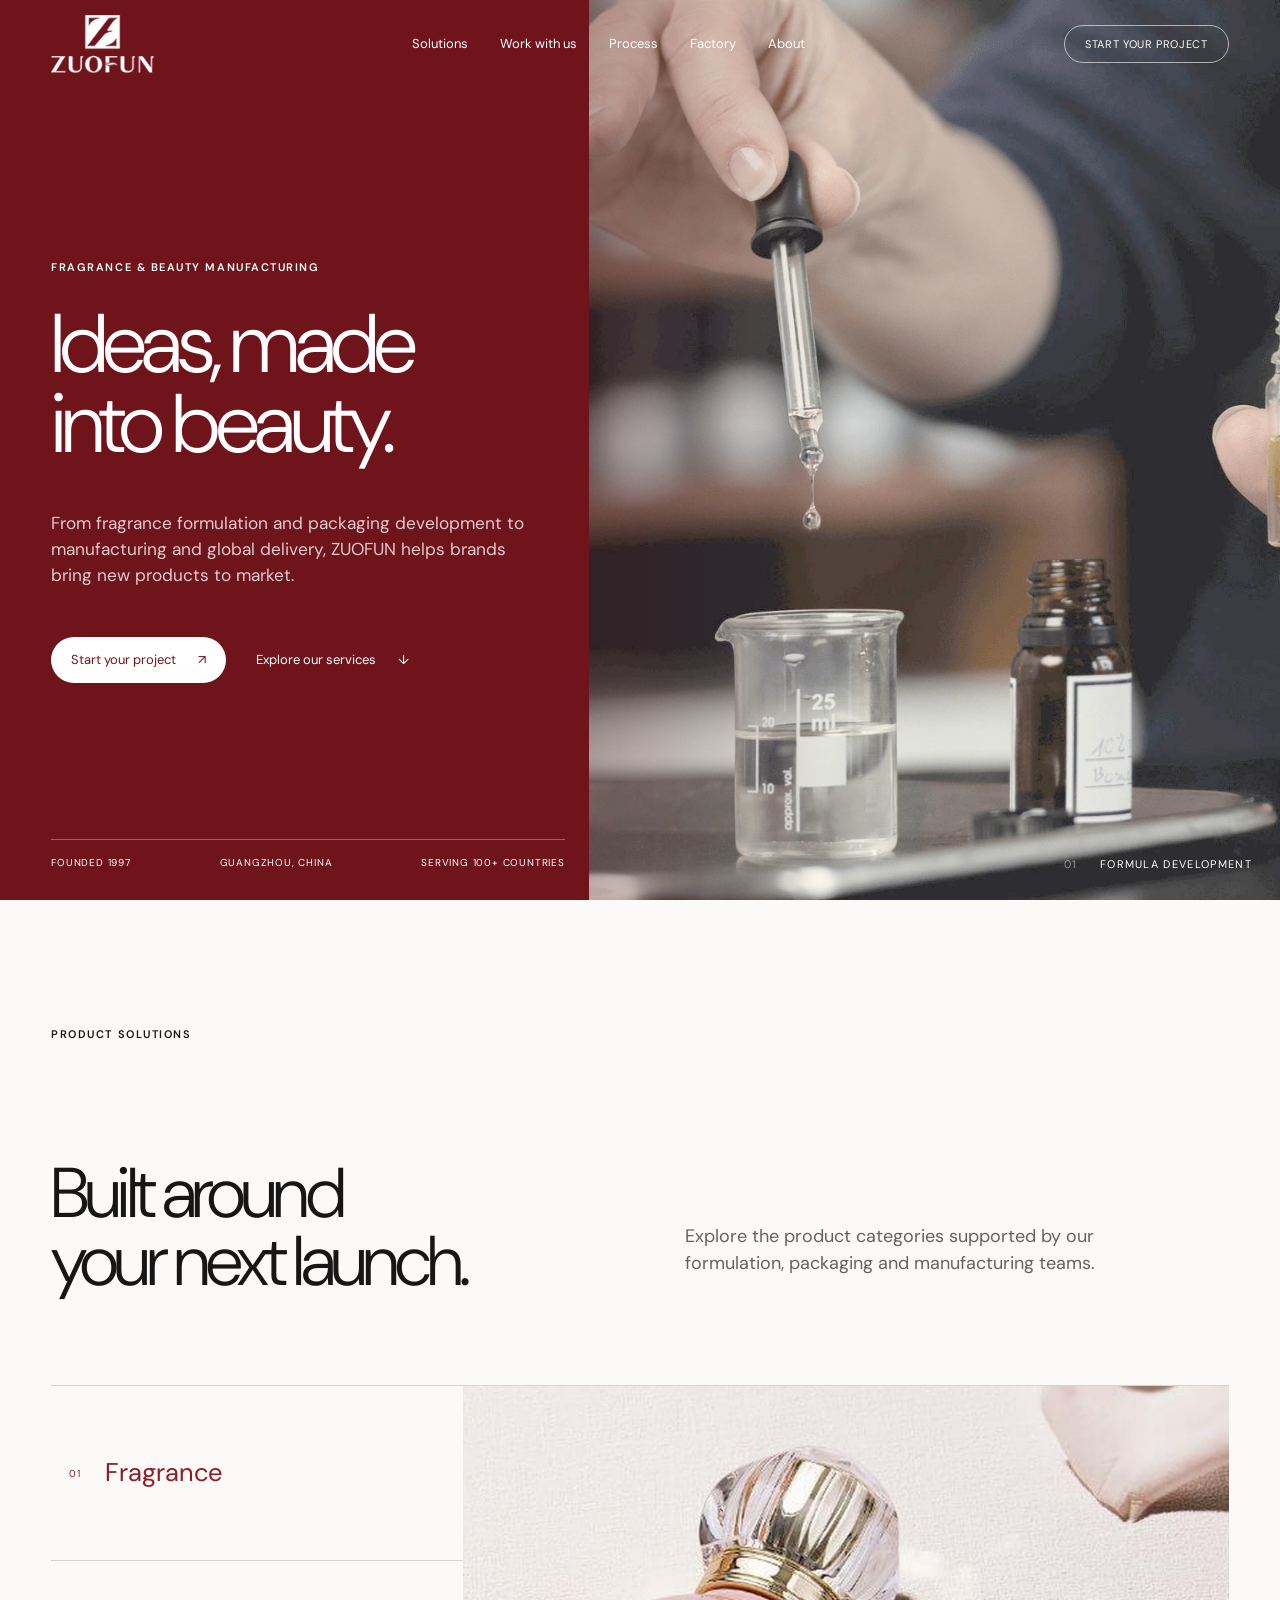
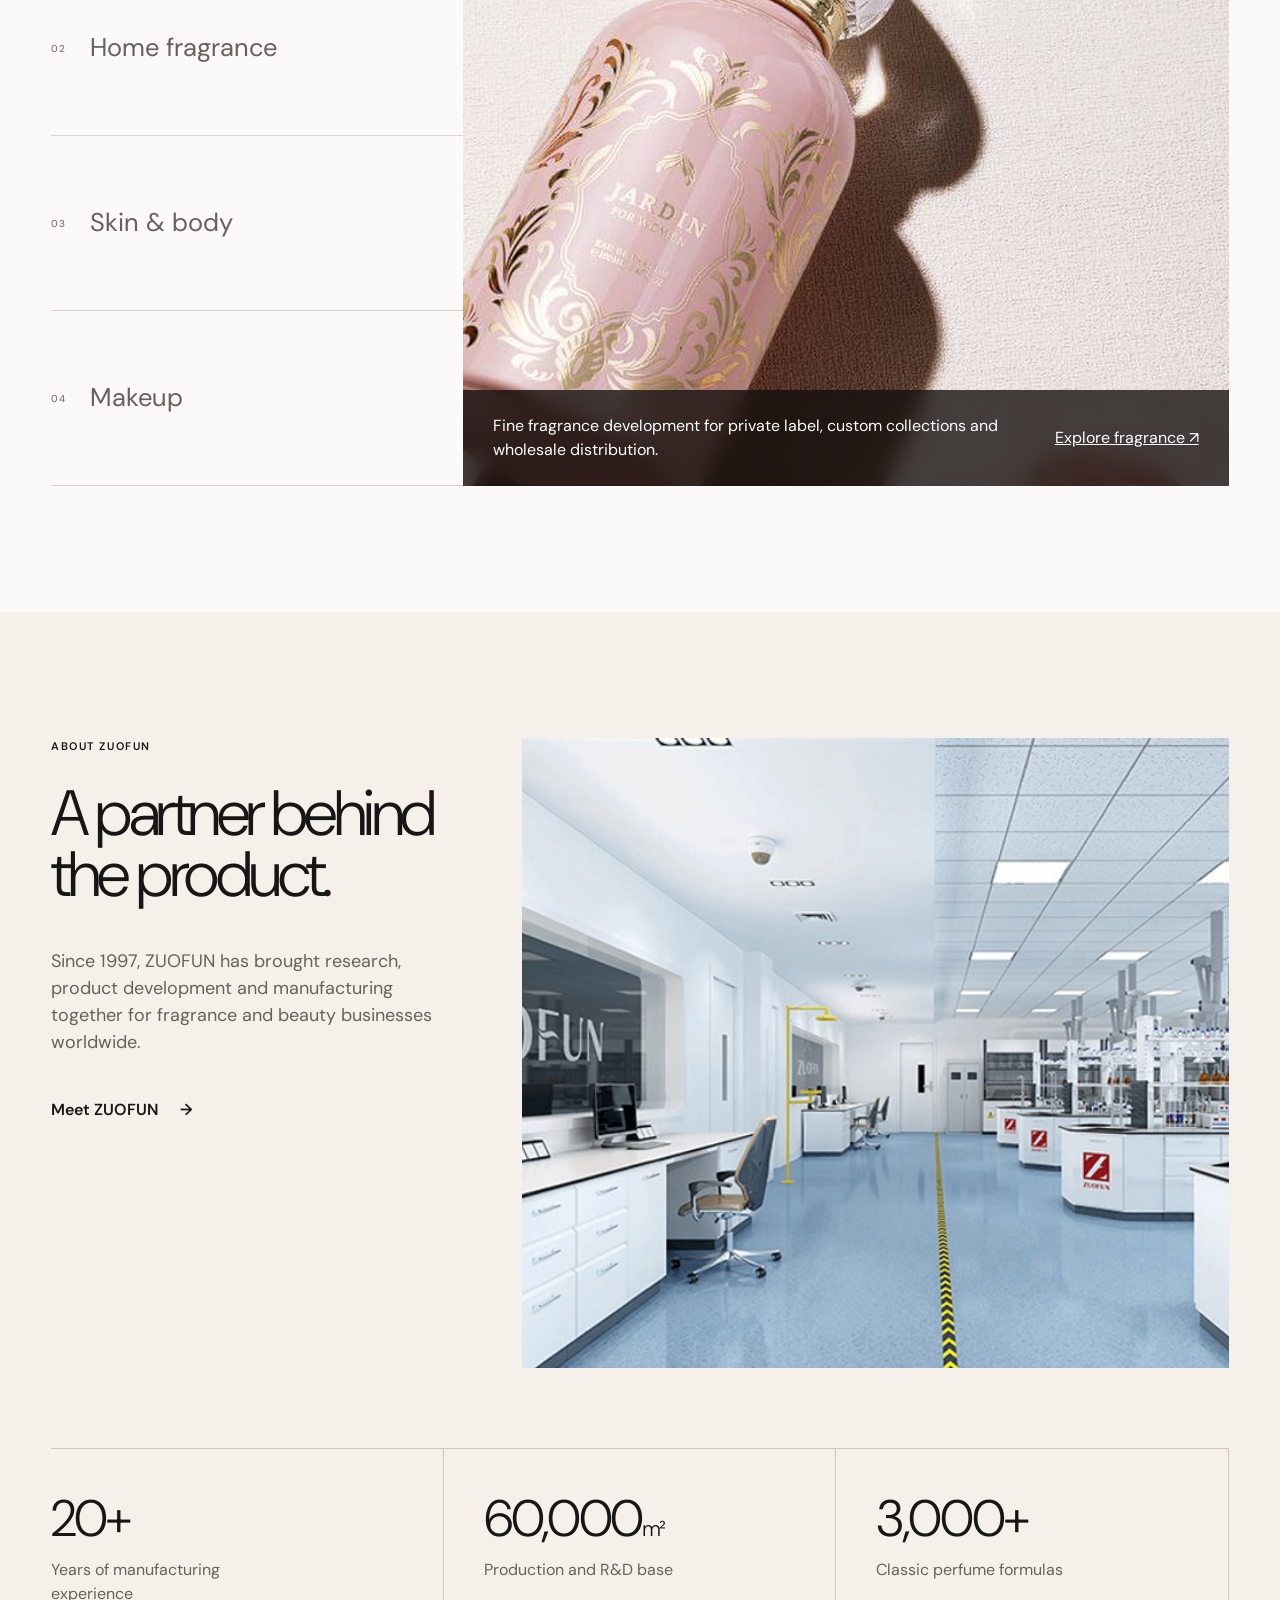
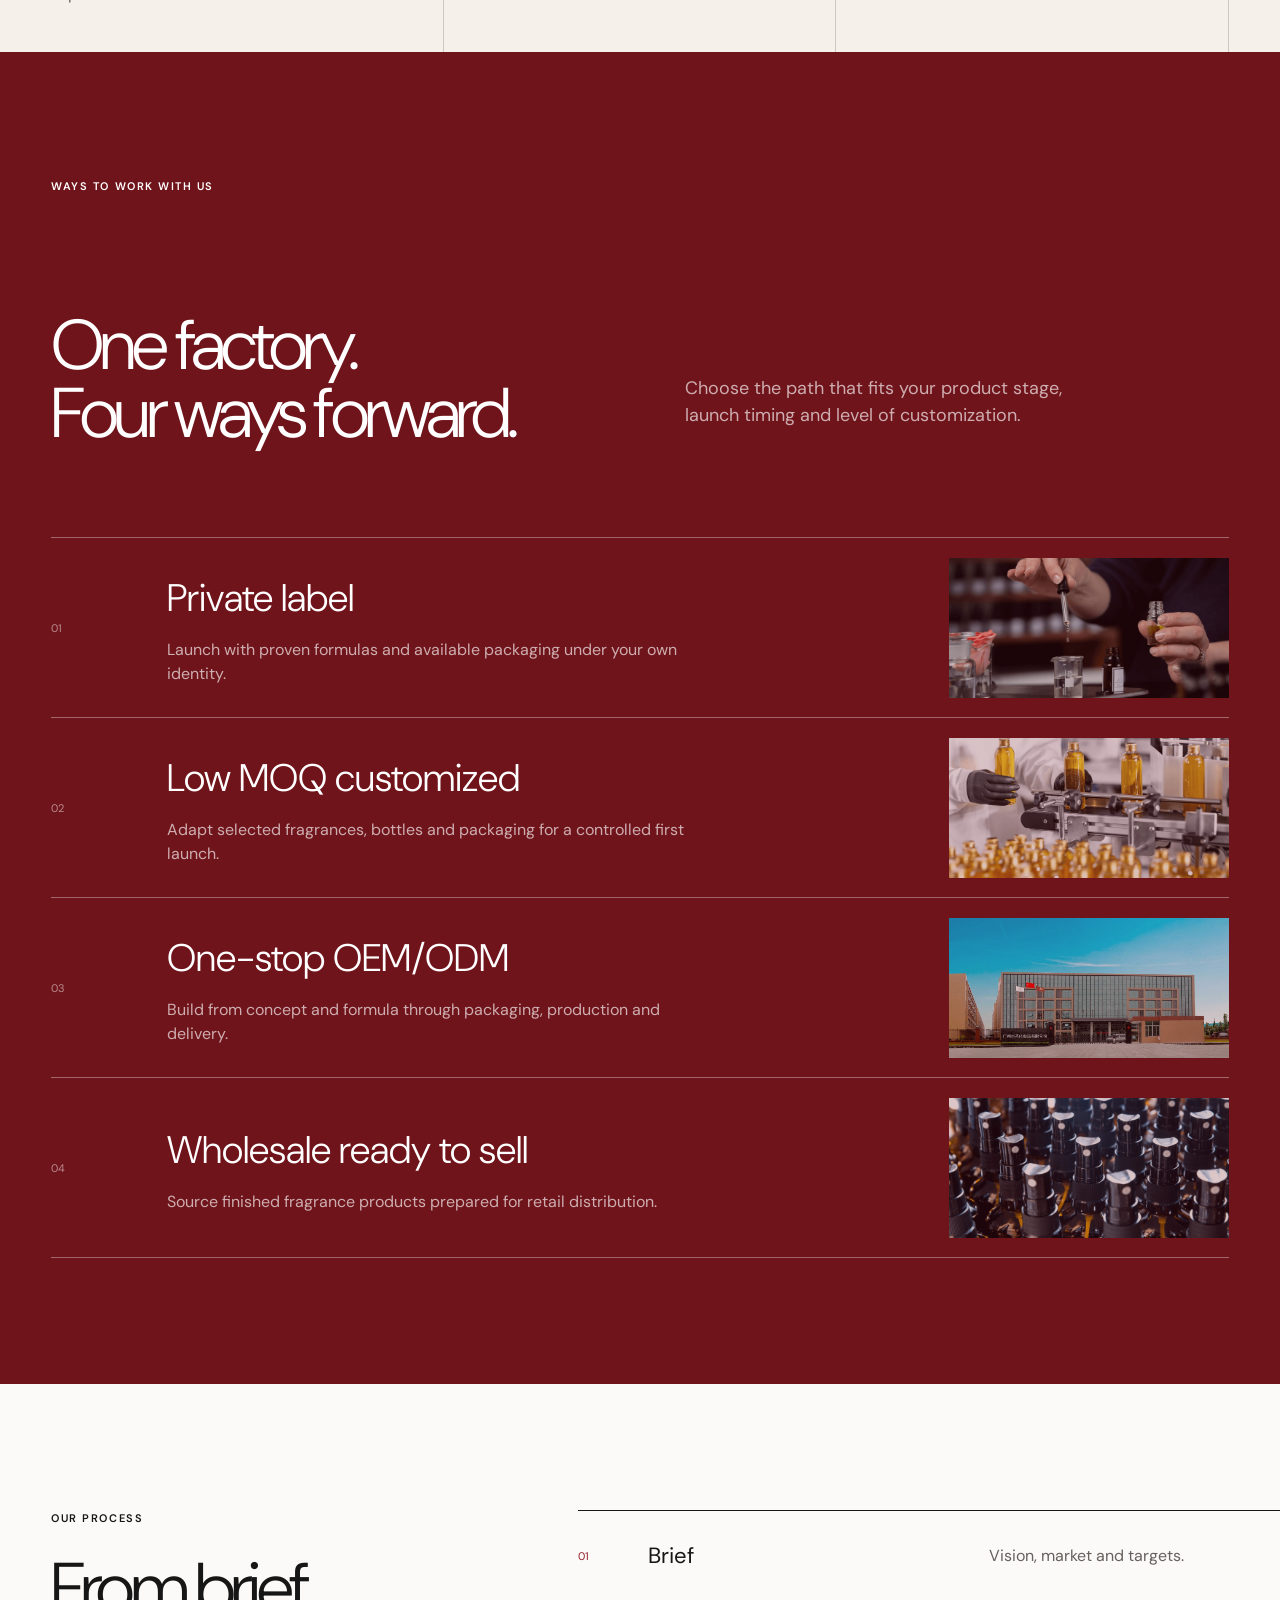
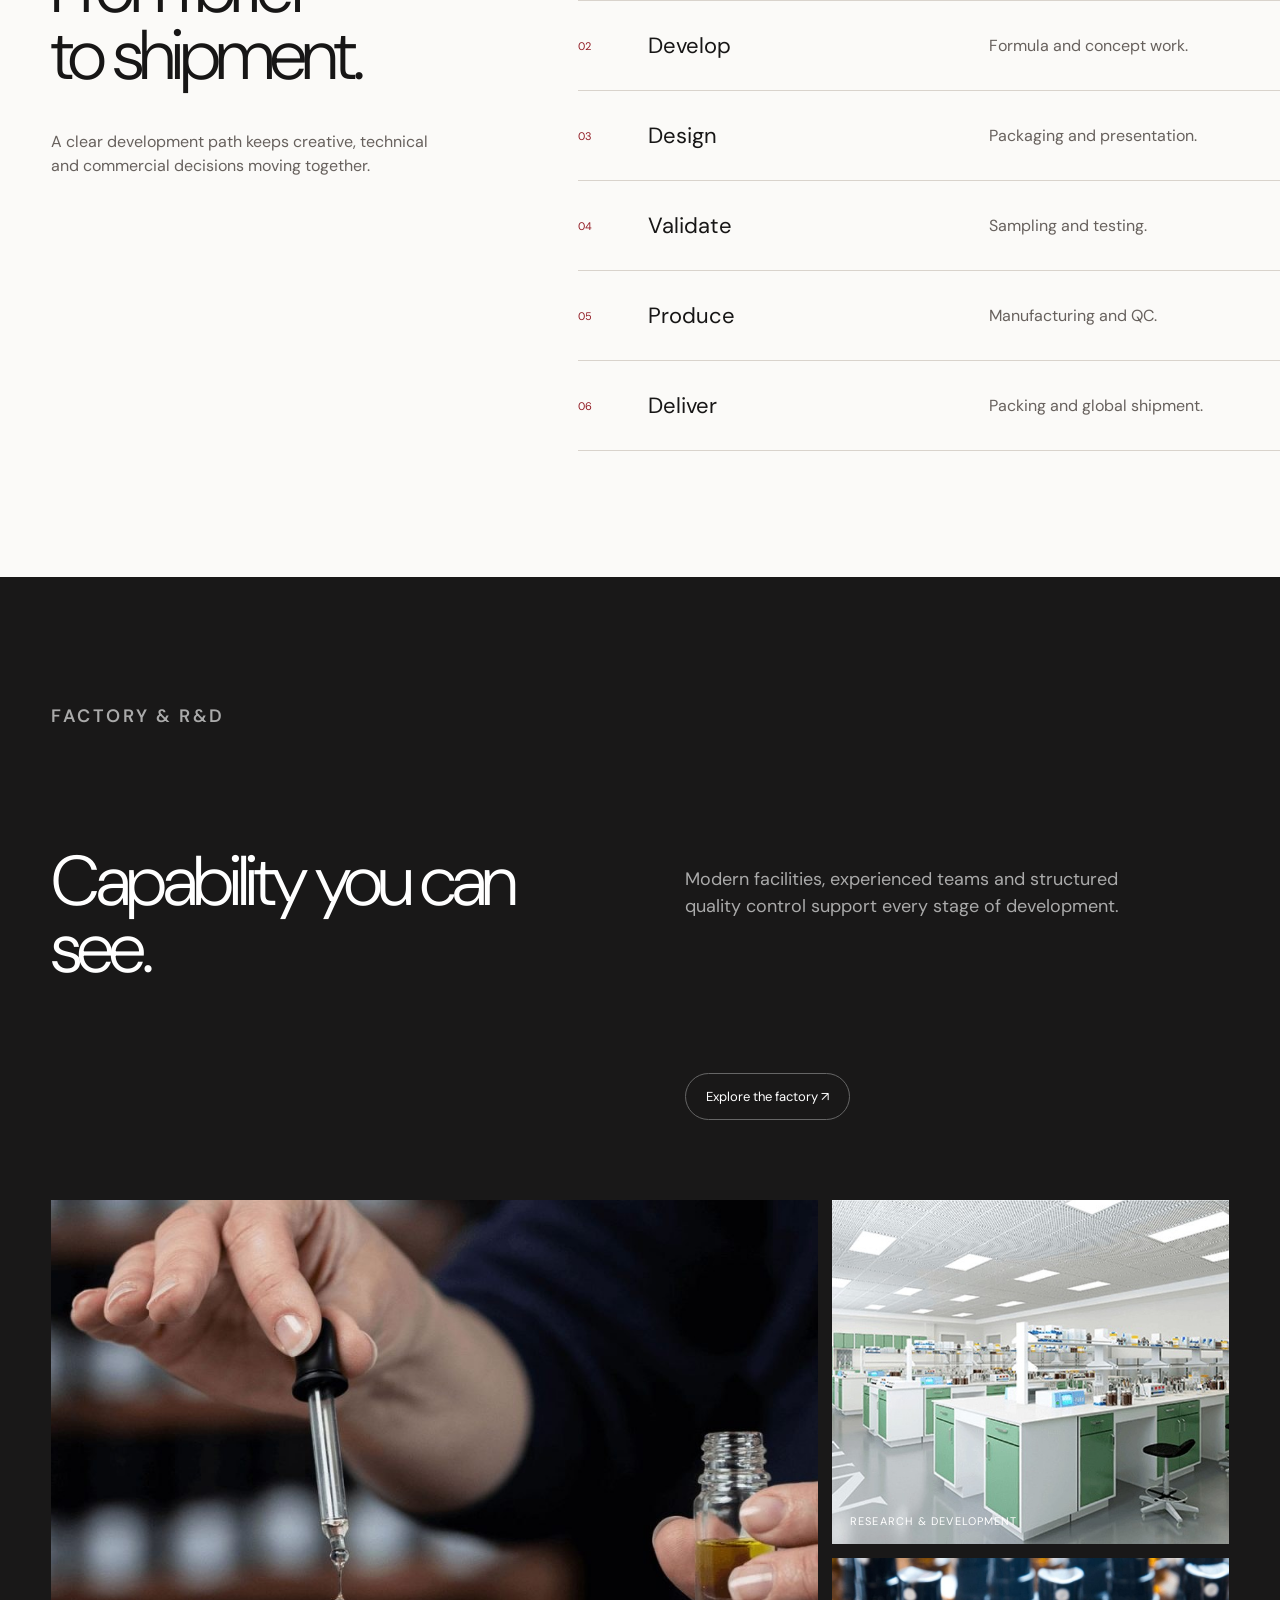
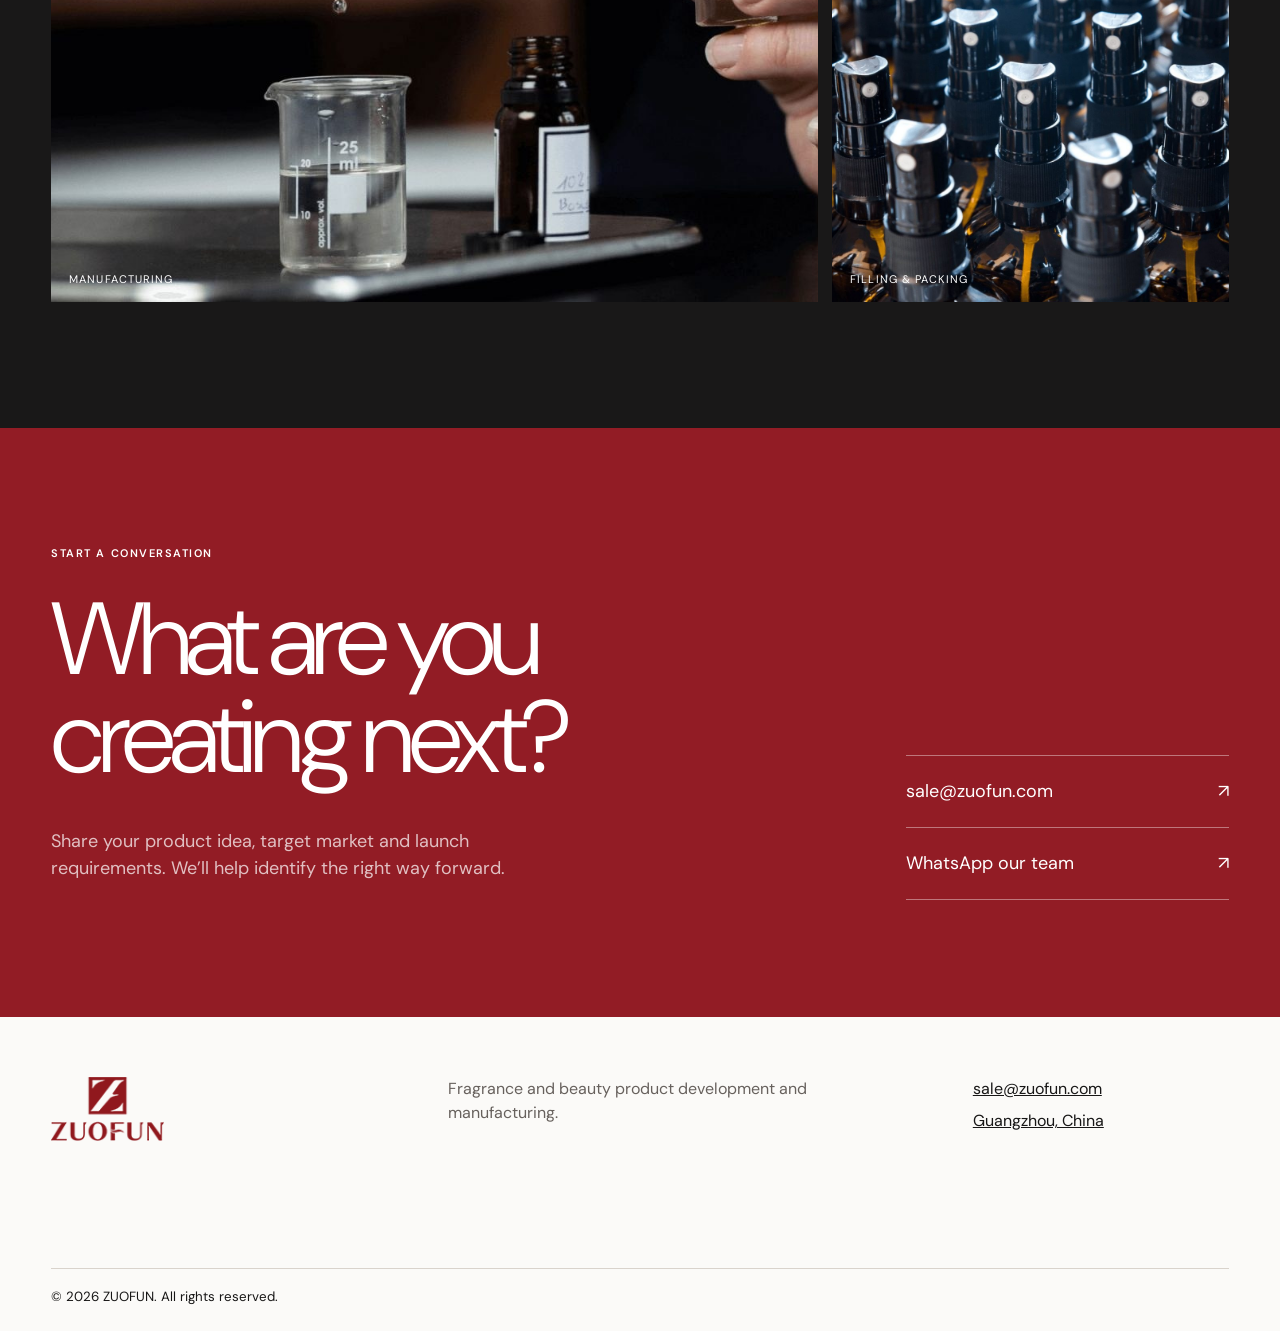
==== home-preview/index.html @ 3e7177a9 "Create distinct ZUOFUN manufacturer homepage direction" ====
<!doctype html>
<html lang="en">
<head>
  <meta charset="utf-8" />
  <meta name="viewport" content="width=device-width, initial-scale=1" />
  <title>ZUOFUN | Fragrance &amp; Beauty Manufacturing</title>
  <meta name="description" content="Fragrance and beauty OEM/ODM manufacturing, from formulation and packaging to production and global delivery." />
  <link rel="preconnect" href="https://fonts.googleapis.com" />
  <link rel="preconnect" href="https://fonts.gstatic.com" crossorigin />
  <link href="https://fonts.googleapis.com/css2?family=DM+Sans:wght@300;400;500;600&display=swap" rel="stylesheet" />
  <link rel="stylesheet" href="assets/css/style.css?v=zuofun-studio-3" />
</head>
<body>
  <a class="skip-link" href="#main">Skip to content</a>
  <header class="site-header">
    <a class="brand" href="#hero"><img src="assets/images/logo-zuofun.png" alt="ZUOFUN" /></a>
    <nav class="desktop-nav" aria-label="Primary">
      <a href="#solutions">Solutions</a><a href="#services">Work with us</a><a href="#process">Process</a><a href="#factory">Factory</a><a href="#about">About</a>
    </nav>
    <div class="header-actions"><a class="header-cta" href="#contact">Start your project</a><button class="menu-toggle" type="button" aria-expanded="false" aria-controls="menu" aria-label="Open menu"><span></span><span></span></button></div>
    <nav class="mobile-menu" id="menu" aria-label="Mobile navigation"><button class="menu-close" type="button" aria-label="Close menu">×</button><a href="#solutions">Solutions</a><a href="#services">Work with us</a><a href="#process">Process</a><a href="#factory">Factory</a><a href="#about">About</a><a href="#contact">Start your project</a></nav>
  </header>

  <main id="main">
    <section class="hero" id="hero">
      <div class="hero-copy reveal">
        <p class="eyebrow">Fragrance &amp; beauty manufacturing</p>
        <h1>Ideas, made<br />into beauty.</h1>
        <p class="hero-lead">From fragrance formulation and packaging development to manufacturing and global delivery, ZUOFUN helps brands bring new products to market.</p>
        <div class="hero-actions"><a class="button primary" href="#contact">Start your project <span>↗</span></a><a class="button text" href="#services">Explore our services <span>↓</span></a></div>
      </div>
      <figure class="hero-visual reveal"><img src="assets/images/hero-formulation.jpg" alt="Fragrance formulation in the ZUOFUN laboratory" /><figcaption><span>01</span> Formula development</figcaption></figure>
      <div class="hero-proof"><span>Founded 1997</span><span>Guangzhou, China</span><span>Serving 100+ countries</span></div>
    </section>

    <section class="solutions section" id="solutions">
      <div class="section-intro reveal"><p class="eyebrow">Product solutions</p><h2>Built around<br />your next launch.</h2><p>Explore the product categories supported by our formulation, packaging and manufacturing teams.</p></div>
      <div class="solution-panel reveal">
        <div class="solution-tabs" role="tablist" aria-label="Product solutions">
          <button class="solution-tab is-active" type="button" role="tab" aria-selected="true" data-solution="fragrance"><span>01</span>Fragrance</button>
          <button class="solution-tab" type="button" role="tab" aria-selected="false" data-solution="home"><span>02</span>Home fragrance</button>
          <button class="solution-tab" type="button" role="tab" aria-selected="false" data-solution="skincare"><span>03</span>Skin &amp; body</button>
          <button class="solution-tab" type="button" role="tab" aria-selected="false" data-solution="makeup"><span>04</span>Makeup</button>
        </div>
        <div class="solution-stage">
          <img class="solution-image is-active" data-solution="fragrance" src="assets/images/solution-fragrance.jpg" alt="ZUOFUN fragrance product" />
          <img class="solution-image" data-solution="home" src="assets/images/solution-home.jpg" alt="ZUOFUN home fragrance product" />
          <img class="solution-image" data-solution="skincare" src="assets/images/solution-skincare.jpg" alt="ZUOFUN skincare product" />
          <img class="solution-image" data-solution="makeup" src="assets/images/solution-makeup.jpg" alt="ZUOFUN makeup products" />
          <div class="solution-caption"><p id="solution-description">Fine fragrance development for private label, custom collections and wholesale distribution.</p><a href="https://www.zuofun.com/perfume2/" target="_blank" rel="noopener" id="solution-link">Explore fragrance ↗</a></div>
        </div>
      </div>
    </section>

    <section class="about section" id="about">
      <div class="about-copy reveal"><p class="eyebrow">About ZUOFUN</p><h2>A partner behind the product.</h2><p>Since 1997, ZUOFUN has brought research, product development and manufacturing together for fragrance and beauty businesses worldwide.</p><a class="arrow-link" href="https://www.zuofun.com/about/" target="_blank" rel="noopener">Meet ZUOFUN <span>→</span></a></div>
      <figure class="about-image reveal"><img src="assets/images/about-rd.jpg" alt="ZUOFUN research and development laboratory" /></figure>
      <div class="facts reveal"><div><strong>20+</strong><span>Years of manufacturing experience</span></div><div><strong>60,000<small>m²</small></strong><span>Production and R&amp;D base</span></div><div><strong>3,000+</strong><span>Classic perfume formulas</span></div></div>
    </section>

    <section class="services section" id="services">
      <div class="section-intro light reveal"><p class="eyebrow">Ways to work with us</p><h2>One factory.<br />Four ways forward.</h2><p>Choose the path that fits your product stage, launch timing and level of customization.</p></div>
      <div class="service-list">
        <article class="service-item reveal"><span class="service-no">01</span><div><h3>Private label</h3><p>Launch with proven formulas and available packaging under your own identity.</p></div><img src="assets/images/service-private-label.jpg" alt="Private label fragrance formulation" /></article>
        <article class="service-item reveal"><span class="service-no">02</span><div><h3>Low MOQ customized</h3><p>Adapt selected fragrances, bottles and packaging for a controlled first launch.</p></div><img src="assets/images/service-low-moq.jpg" alt="Low volume perfume filling" /></article>
        <article class="service-item reveal"><span class="service-no">03</span><div><h3>One-stop OEM/ODM</h3><p>Build from concept and formula through packaging, production and delivery.</p></div><img src="assets/images/service-one-stop.jpg" alt="ZUOFUN manufacturing campus" /></article>
        <article class="service-item reveal"><span class="service-no">04</span><div><h3>Wholesale ready to sell</h3><p>Source finished fragrance products prepared for retail distribution.</p></div><img src="assets/images/service-wholesale.jpg" alt="Finished fragrance products for wholesale" /></article>
      </div>
    </section>

    <section class="process section" id="process">
      <div class="process-heading reveal"><p class="eyebrow">Our process</p><h2>From brief<br />to shipment.</h2><p>A clear development path keeps creative, technical and commercial decisions moving together.</p></div>
      <ol class="process-list reveal"><li><span>01</span><h3>Brief</h3><p>Vision, market and targets.</p></li><li><span>02</span><h3>Develop</h3><p>Formula and concept work.</p></li><li><span>03</span><h3>Design</h3><p>Packaging and presentation.</p></li><li><span>04</span><h3>Validate</h3><p>Sampling and testing.</p></li><li><span>05</span><h3>Produce</h3><p>Manufacturing and QC.</p></li><li><span>06</span><h3>Deliver</h3><p>Packing and global shipment.</p></li></ol>
    </section>

    <section class="factory section" id="factory">
      <div class="factory-heading reveal"><p class="eyebrow">Factory &amp; R&amp;D</p><h2>Capability you can see.</h2><p>Modern facilities, experienced teams and structured quality control support every stage of development.</p><a class="button outline" href="https://www.zuofun.com/perfume-factory/" target="_blank" rel="noopener">Explore the factory ↗</a></div>
      <div class="factory-gallery"><figure class="factory-main reveal"><img src="assets/images/hero-manufacturing.jpg" alt="ZUOFUN production facility" /><figcaption>Manufacturing</figcaption></figure><figure class="reveal"><img src="assets/images/factory-rd-lab.jpg" alt="ZUOFUN R and D laboratory" /><figcaption>Research &amp; development</figcaption></figure><figure class="reveal"><img src="assets/images/factory-fill.jpg" alt="Perfume bottles after filling" /><figcaption>Filling &amp; packing</figcaption></figure></div>
    </section>

    <section class="contact" id="contact"><div class="contact-copy reveal"><p class="eyebrow">Start a conversation</p><h2>What are you<br />creating next?</h2><p>Share your product idea, target market and launch requirements. We’ll help identify the right way forward.</p></div><div class="contact-actions reveal"><a href="mailto:sale@zuofun.com">sale@zuofun.com <span>↗</span></a><a href="https://wa.me/8618200663175" target="_blank" rel="noopener">WhatsApp our team <span>↗</span></a></div></section>
  </main>

  <footer class="site-footer"><img src="assets/images/logo-zuofun.png" alt="ZUOFUN" /><p>Fragrance and beauty product development and manufacturing.</p><div><a href="mailto:sale@zuofun.com">sale@zuofun.com</a><a href="https://www.zuofun.com/contact-us/" target="_blank" rel="noopener">Guangzhou, China</a></div><small>© 2026 ZUOFUN. All rights reserved.</small></footer>
  <script src="assets/js/main.js?v=zuofun-studio-3"></script>
</body>
</html>
---- home-preview/assets/css/style.css ----
:root{--red:#921c25;--red-dark:#70141b;--ink:#171616;--muted:#67615d;--cream:#f5f0ea;--paper:#fbfaf8;--line:#d9d3cc;--pad:clamp(22px,4vw,72px);--sans:"DM Sans","Helvetica Neue",Arial,sans-serif}*{box-sizing:border-box}html{scroll-behavior:smooth}body{margin:0;background:var(--paper);color:var(--ink);font-family:var(--sans);font-size:16px;line-height:1.5;overflow-x:hidden}body.menu-open{overflow:hidden}a{color:inherit}img{display:block;width:100%;height:100%;object-fit:cover}button{font:inherit}.skip-link{position:fixed;top:-60px;left:12px;z-index:200;background:#fff;padding:12px}.skip-link:focus{top:12px}.site-header{height:88px;padding:0 var(--pad);display:flex;align-items:center;position:absolute;inset:0 0 auto;z-index:60;color:#fff}.brand img{width:auto;height:58px;object-fit:contain;filter:brightness(0) invert(1)}.desktop-nav{margin:auto;display:flex;gap:32px}.desktop-nav a{text-decoration:none;font-size:13px}.desktop-nav a:hover{opacity:.6}.header-actions{display:flex;align-items:center;gap:22px}.header-cta{border:1px solid rgba(255,255,255,.6);border-radius:99px;padding:10px 20px;text-transform:uppercase;letter-spacing:.06em;font-size:11px;text-decoration:none}.menu-toggle{display:none;border:0;background:none;width:36px;padding:8px;gap:6px}.menu-toggle span{display:block;height:1px;background:currentColor}.mobile-menu{position:fixed;inset:0;background:var(--red-dark);padding:70px var(--pad);display:flex;flex-direction:column;transform:translateX(100%);transition:transform .55s ease}.mobile-menu.is-open{transform:none}.mobile-menu a{text-decoration:none;font-size:36px;font-weight:300;padding:10px 0;border-bottom:1px solid rgba(255,255,255,.2)}.menu-close{position:absolute;top:20px;right:22px;border:0;background:none;color:#fff;font-size:36px}.hero{min-height:100vh;background:var(--red-dark);color:#fff;display:grid;grid-template-columns:46% 54%;position:relative}.hero-copy{padding:clamp(150px,18vh,210px) var(--pad) 120px;display:flex;flex-direction:column;justify-content:center}.eyebrow{text-transform:uppercase;letter-spacing:.14em;font-size:11px;font-weight:600;margin:0 0 28px}.hero h1,.section h2,.contact h2{font-size:clamp(58px,6.5vw,105px);font-weight:300;letter-spacing:-.055em;line-height:.96;margin:0}.hero-lead{max-width:520px;font-size:clamp(17px,1.35vw,21px);margin:48px 0 0;color:rgba(255,255,255,.78)}.hero-actions{display:flex;gap:30px;align-items:center;margin-top:48px}.button{display:inline-flex;align-items:center;gap:22px;padding:13px 20px;border-radius:99px;text-decoration:none;font-size:13px}.button.primary{background:#fff;color:var(--red-dark)}.button.text{padding-inline:0}.hero-visual{margin:0;min-height:100vh;position:relative;overflow:hidden}.hero-visual img{transition:transform 1.2s ease}.hero-visual:hover img{transform:scale(1.025)}.hero-visual::after{content:"";position:absolute;inset:0;background:linear-gradient(90deg,rgba(55,8,12,.32),transparent 35%)}.hero-visual figcaption{position:absolute;z-index:2;right:28px;bottom:28px;font-size:11px;text-transform:uppercase;letter-spacing:.12em}.hero-visual figcaption span{margin-right:18px;opacity:.5}.hero-proof{position:absolute;left:var(--pad);right:calc(54% + 24px);bottom:30px;display:flex;justify-content:space-between;border-top:1px solid rgba(255,255,255,.32);padding-top:15px;font-size:10px;text-transform:uppercase;letter-spacing:.08em}.section{padding:clamp(110px,14vh,180px) var(--pad)}.section-intro{display:grid;grid-template-columns:1fr 1fr;gap:7vw;margin-bottom:90px}.section-intro .eyebrow{grid-column:1/-1}.section-intro h2{font-size:clamp(52px,5.5vw,88px)}.section-intro>p:last-child{max-width:420px;align-self:end;color:var(--muted);font-size:18px}.solution-panel{display:grid;grid-template-columns:35% 65%;border-top:1px solid var(--line)}.solution-tabs{display:flex;flex-direction:column}.solution-tab{height:25%;min-height:105px;border:0;border-bottom:1px solid var(--line);background:transparent;text-align:left;padding:0 28px 0 0;font-size:clamp(19px,2vw,29px);display:flex;align-items:center;gap:24px;cursor:pointer;color:var(--muted);transition:.25s}.solution-tab span{font-size:10px;letter-spacing:.1em}.solution-tab:hover,.solution-tab.is-active{color:var(--red);padding-left:18px}.solution-stage{height:min(62vw,700px);position:relative;overflow:hidden;background:#eee}.solution-image{position:absolute;inset:0;opacity:0;transform:scale(1.04);transition:opacity .6s,transform .8s}.solution-image.is-active{opacity:1;transform:scale(1)}.solution-caption{position:absolute;left:0;right:0;bottom:0;background:rgba(20,15,13,.78);color:#fff;backdrop-filter:blur(10px);padding:24px 30px;display:flex;justify-content:space-between;gap:30px;align-items:center}.solution-caption p{margin:0;max-width:550px}.solution-caption a{white-space:nowrap}.about{background:var(--cream);display:grid;grid-template-columns:40% 60%;padding-bottom:0}.about-copy{padding-right:6vw}.about h2{font-size:clamp(50px,5vw,78px)}.about-copy>p:not(.eyebrow){max-width:470px;margin:42px 0;color:var(--muted);font-size:18px}.arrow-link{text-decoration:none;font-weight:600}.arrow-link span{margin-left:18px}.about-image{height:70vh;margin:0}.facts{grid-column:1/-1;display:grid;grid-template-columns:repeat(3,1fr);margin-top:80px;border-top:1px solid #cfc6bc}.facts div{padding:32px 40px 46px 0;border-right:1px solid #cfc6bc}.facts div+div{padding-left:40px}.facts strong{font-size:clamp(38px,4vw,62px);font-weight:300;display:block;letter-spacing:-.04em}.facts small{font-size:.42em}.facts span{display:block;max-width:190px;color:var(--muted)}.services{background:var(--red-dark);color:#fff}.section-intro.light>p:last-child{color:rgba(255,255,255,.65)}.service-list{border-top:1px solid rgba(255,255,255,.35)}.service-item{min-height:180px;border-bottom:1px solid rgba(255,255,255,.35);display:grid;grid-template-columns:80px 1fr 280px;align-items:center;gap:36px;position:relative;overflow:hidden}.service-no{font-size:11px;opacity:.5}.service-item h3{font-size:clamp(27px,3vw,46px);font-weight:300;margin:0}.service-item p{margin:10px 0 0;color:rgba(255,255,255,.65);max-width:520px}.service-item img{height:140px;opacity:.76;transition:.4s}.service-item:hover img{opacity:1;transform:scale(1.03)}.process{display:grid;grid-template-columns:36% 64%;gap:8vw}.process-heading h2{font-size:clamp(54px,5.5vw,86px)}.process-heading>p:last-child{max-width:400px;margin-top:40px;color:var(--muted)}.process-list{list-style:none;margin:0;padding:0;border-top:1px solid var(--ink)}.process-list li{display:grid;grid-template-columns:70px 1fr 1fr;align-items:center;border-bottom:1px solid var(--line);padding:28px 0}.process-list li>span{font-size:11px;color:var(--red)}.process-list h3{font-size:22px;font-weight:400;margin:0}.process-list p{margin:0;color:var(--muted)}.factory{background:#191818;color:#fff}.factory-heading{display:grid;grid-template-columns:1fr 1fr;gap:7vw;margin-bottom:80px}.factory-heading .eyebrow{grid-column:1/-1}.factory-heading h2{font-size:clamp(52px,5.5vw,86px)}.factory-heading>p{max-width:440px;color:#aaa;font-size:18px}.button.outline{border:1px solid #666;width:max-content;grid-column:2}.factory-gallery{display:grid;grid-template-columns:1.45fr .75fr;grid-template-rows:1fr 1fr;gap:14px;height:78vh}.factory-gallery figure{margin:0;position:relative;overflow:hidden}.factory-main{grid-row:1/3}.factory-gallery figcaption{position:absolute;left:18px;bottom:15px;font-size:11px;text-transform:uppercase;letter-spacing:.1em}.factory-gallery img{transition:.7s}.factory-gallery figure:hover img{transform:scale(1.025)}.contact{background:var(--red);color:#fff;padding:clamp(100px,13vh,160px) var(--pad);display:grid;grid-template-columns:1.4fr .6fr;gap:8vw;align-items:end}.contact h2{font-size:clamp(65px,8vw,125px)}.contact-copy>p:last-child{max-width:500px;color:rgba(255,255,255,.72);font-size:18px;margin-top:42px}.contact-actions{display:flex;flex-direction:column;border-top:1px solid rgba(255,255,255,.4)}.contact-actions a{display:flex;justify-content:space-between;text-decoration:none;padding:22px 0;border-bottom:1px solid rgba(255,255,255,.4);font-size:18px}.site-footer{padding:60px var(--pad) 24px;background:var(--paper);display:grid;grid-template-columns:1fr 1.4fr .8fr;gap:6vw;align-items:start}.site-footer img{width:auto;height:64px;object-fit:contain}.site-footer p{margin:0;max-width:380px;color:var(--muted)}.site-footer>div{display:flex;flex-direction:column;gap:8px}.site-footer small{grid-column:1/-1;border-top:1px solid var(--line);padding-top:18px;margin-top:50px}.reveal{opacity:0;transform:translateY(28px);transition:opacity .9s ease,transform .9s cubic-bezier(.22,.7,.2,1)}.reveal.is-visible{opacity:1;transform:none}@media(prefers-reduced-motion:reduce){html{scroll-behavior:auto}.reveal{opacity:1;transform:none;transition:none}}
@media(max-width:800px){.desktop-nav,.header-cta{display:none}.menu-toggle{display:grid;color:#fff}.site-header{height:76px}.brand img{height:48px}.hero{grid-template-columns:1fr}.hero-copy{min-height:82vh;padding-top:130px}.hero-visual{min-height:58vh}.hero-proof{position:static;padding:18px var(--pad);grid-column:1;right:auto;background:var(--red-dark);gap:12px}.section-intro,.about,.process,.contact{grid-template-columns:1fr}.section-intro{gap:30px}.section-intro .eyebrow{grid-column:1}.section-intro>p:last-child{align-self:auto}.solution-panel{grid-template-columns:1fr}.solution-tabs{display:grid;grid-template-columns:1fr 1fr}.solution-tab{height:auto;min-height:72px;padding-right:10px}.solution-stage{height:70vh}.solution-caption{display:block}.solution-caption a{display:inline-block;margin-top:14px}.about{padding-bottom:0}.about-image{height:52vh;margin-top:70px}.facts{grid-template-columns:1fr}.facts div,.facts div+div{padding:24px 0;border-right:0;border-bottom:1px solid #cfc6bc}.service-item{grid-template-columns:45px 1fr;padding:28px 0;min-height:0}.service-item img{grid-column:1/-1;height:42vw}.process{gap:70px}.process-list li{grid-template-columns:45px 1fr}.process-list p{grid-column:2;margin-top:5px}.factory-heading{grid-template-columns:1fr}.factory-heading .eyebrow,.button.outline{grid-column:1}.factory-gallery{grid-template-columns:1fr 1fr;grid-template-rows:52vh 30vh;height:auto}.factory-main{grid-column:1/-1;grid-row:1}.contact{gap:70px}.site-footer{grid-template-columns:1fr}.site-footer small{grid-column:1}.hero-actions{align-items:flex-start;flex-direction:column;gap:12px}}
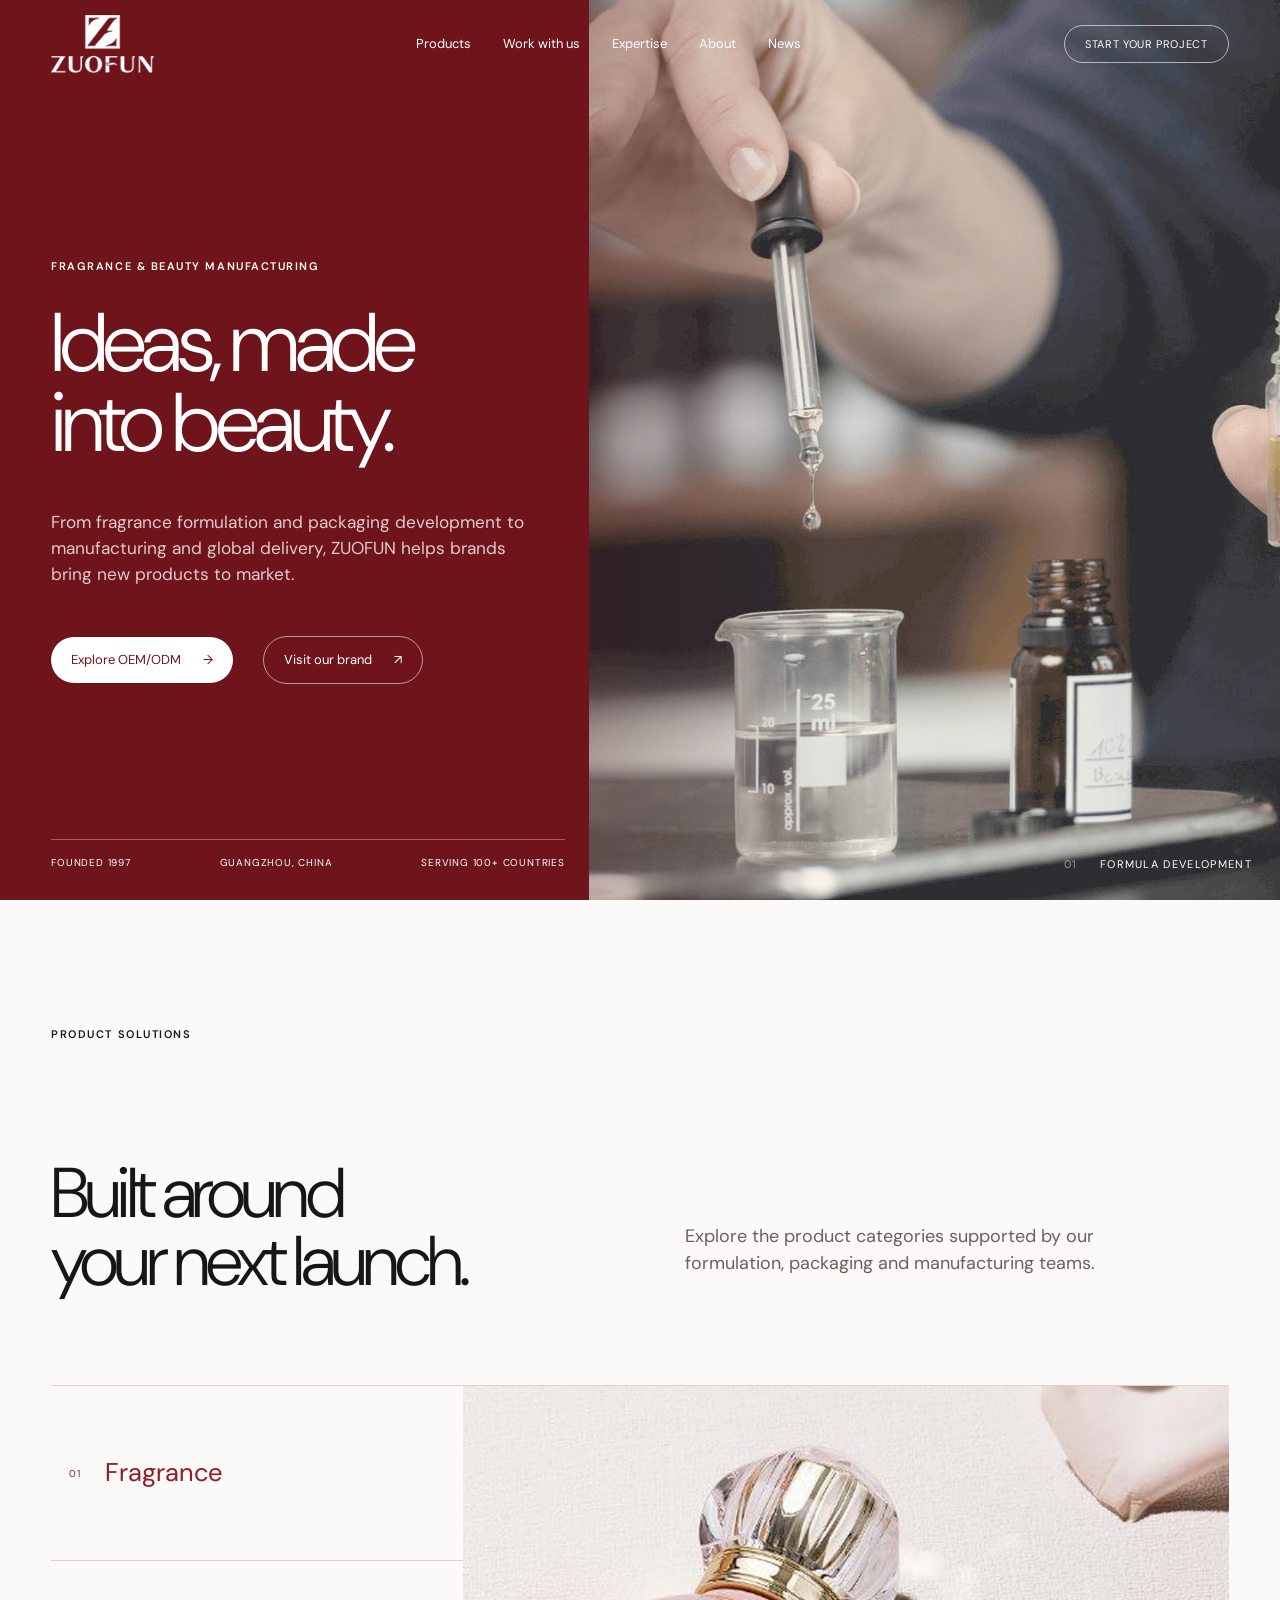
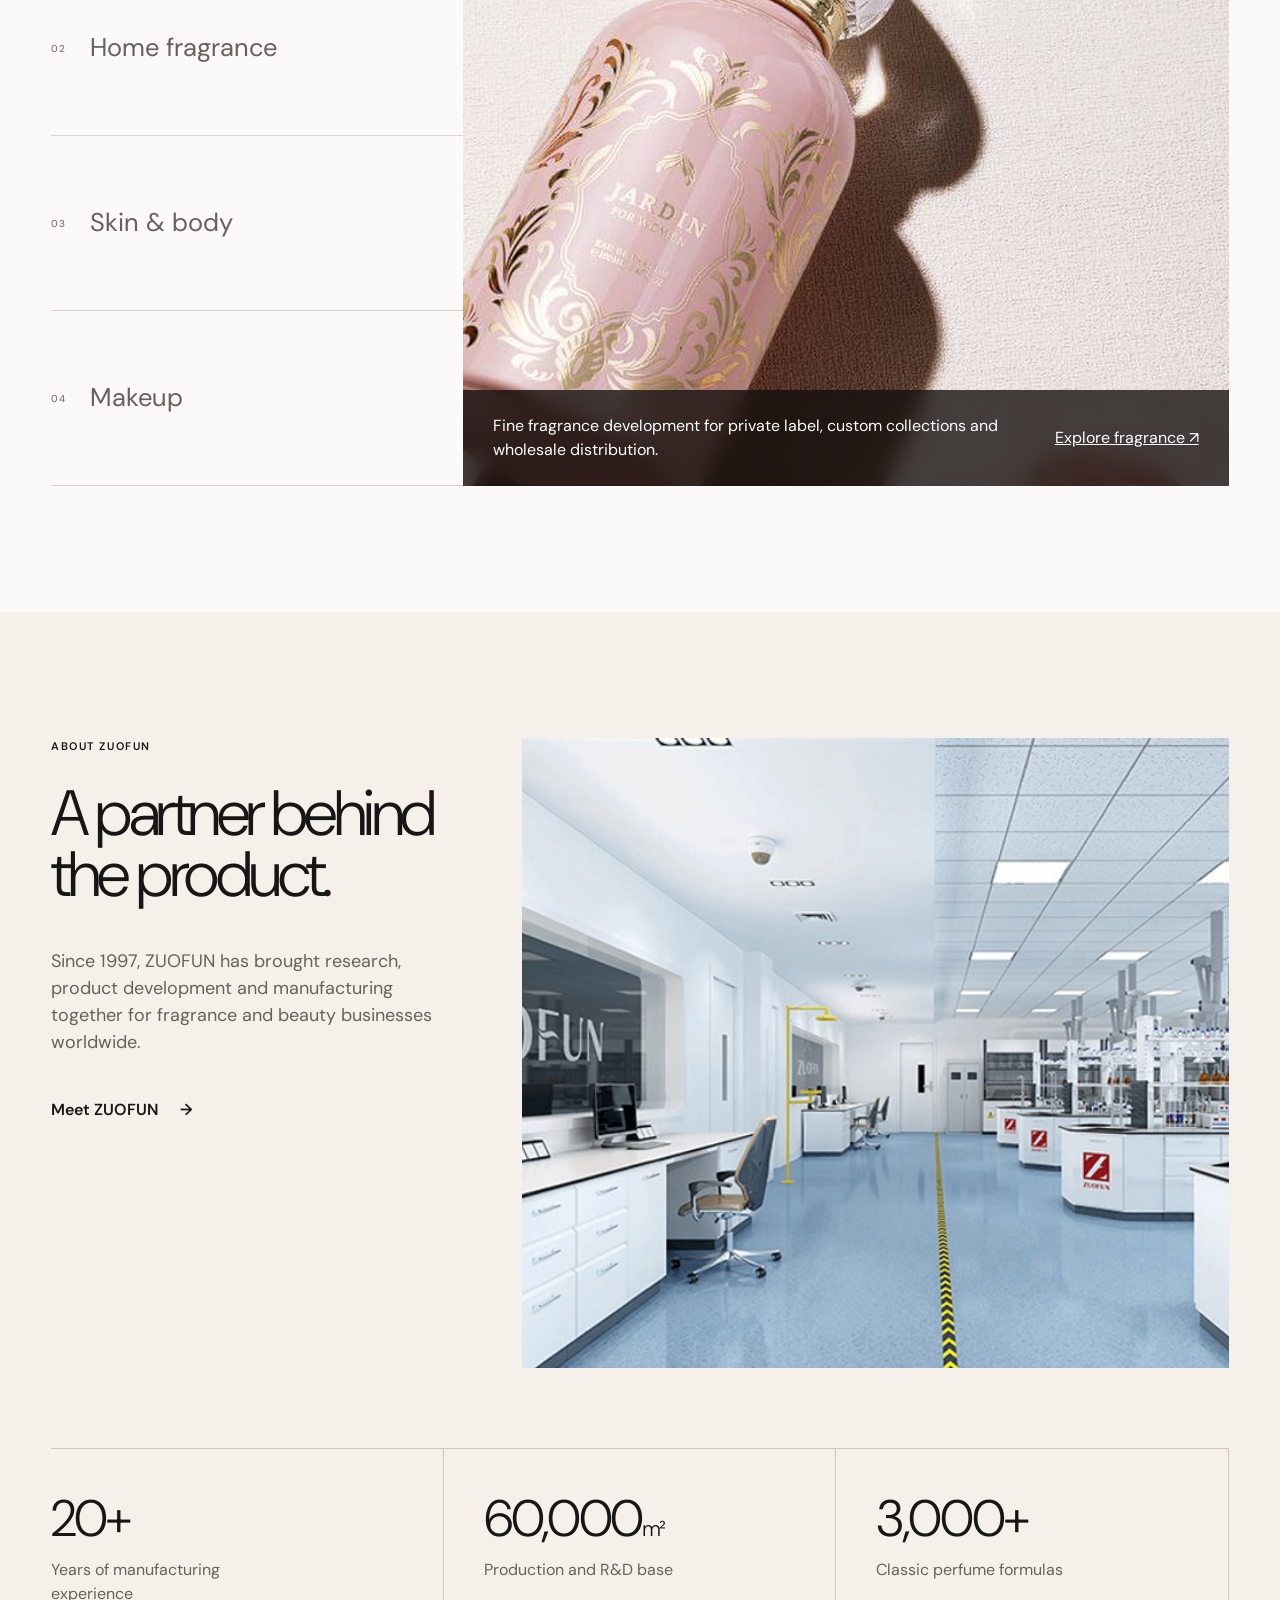
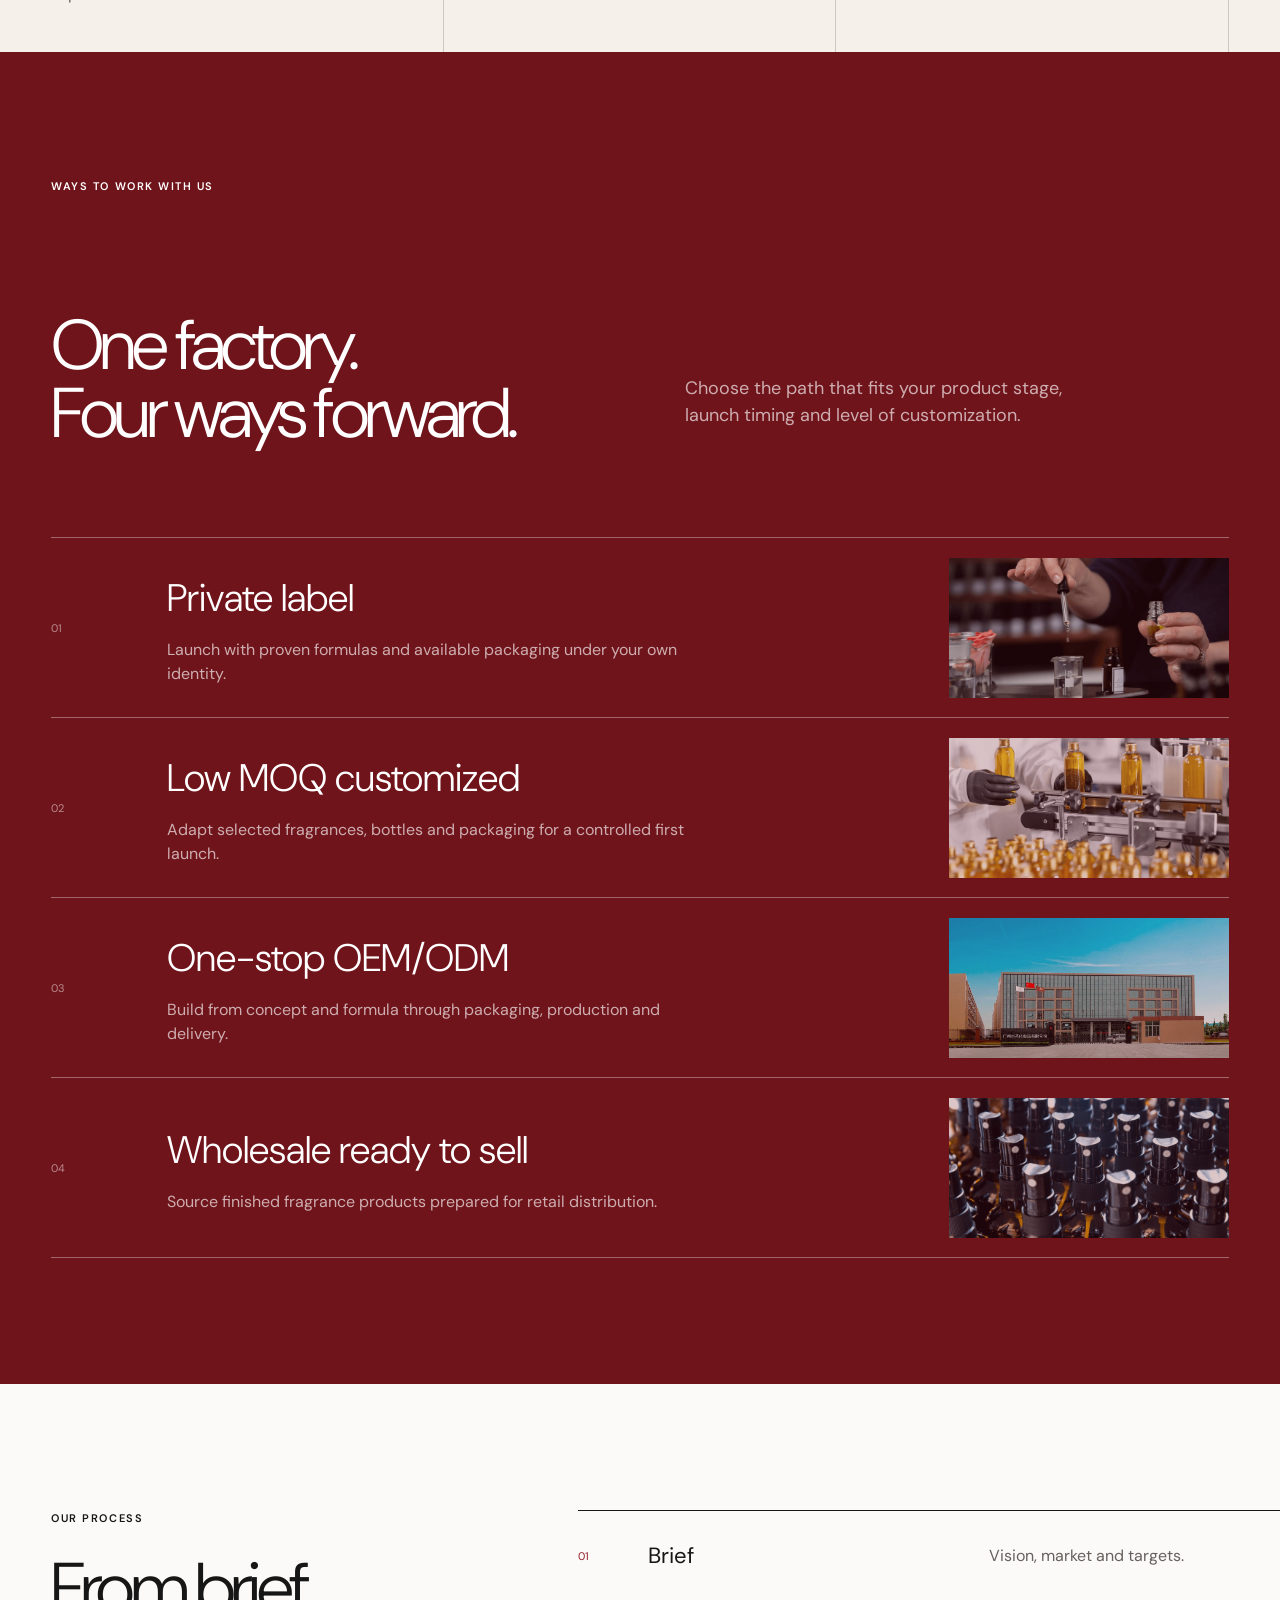
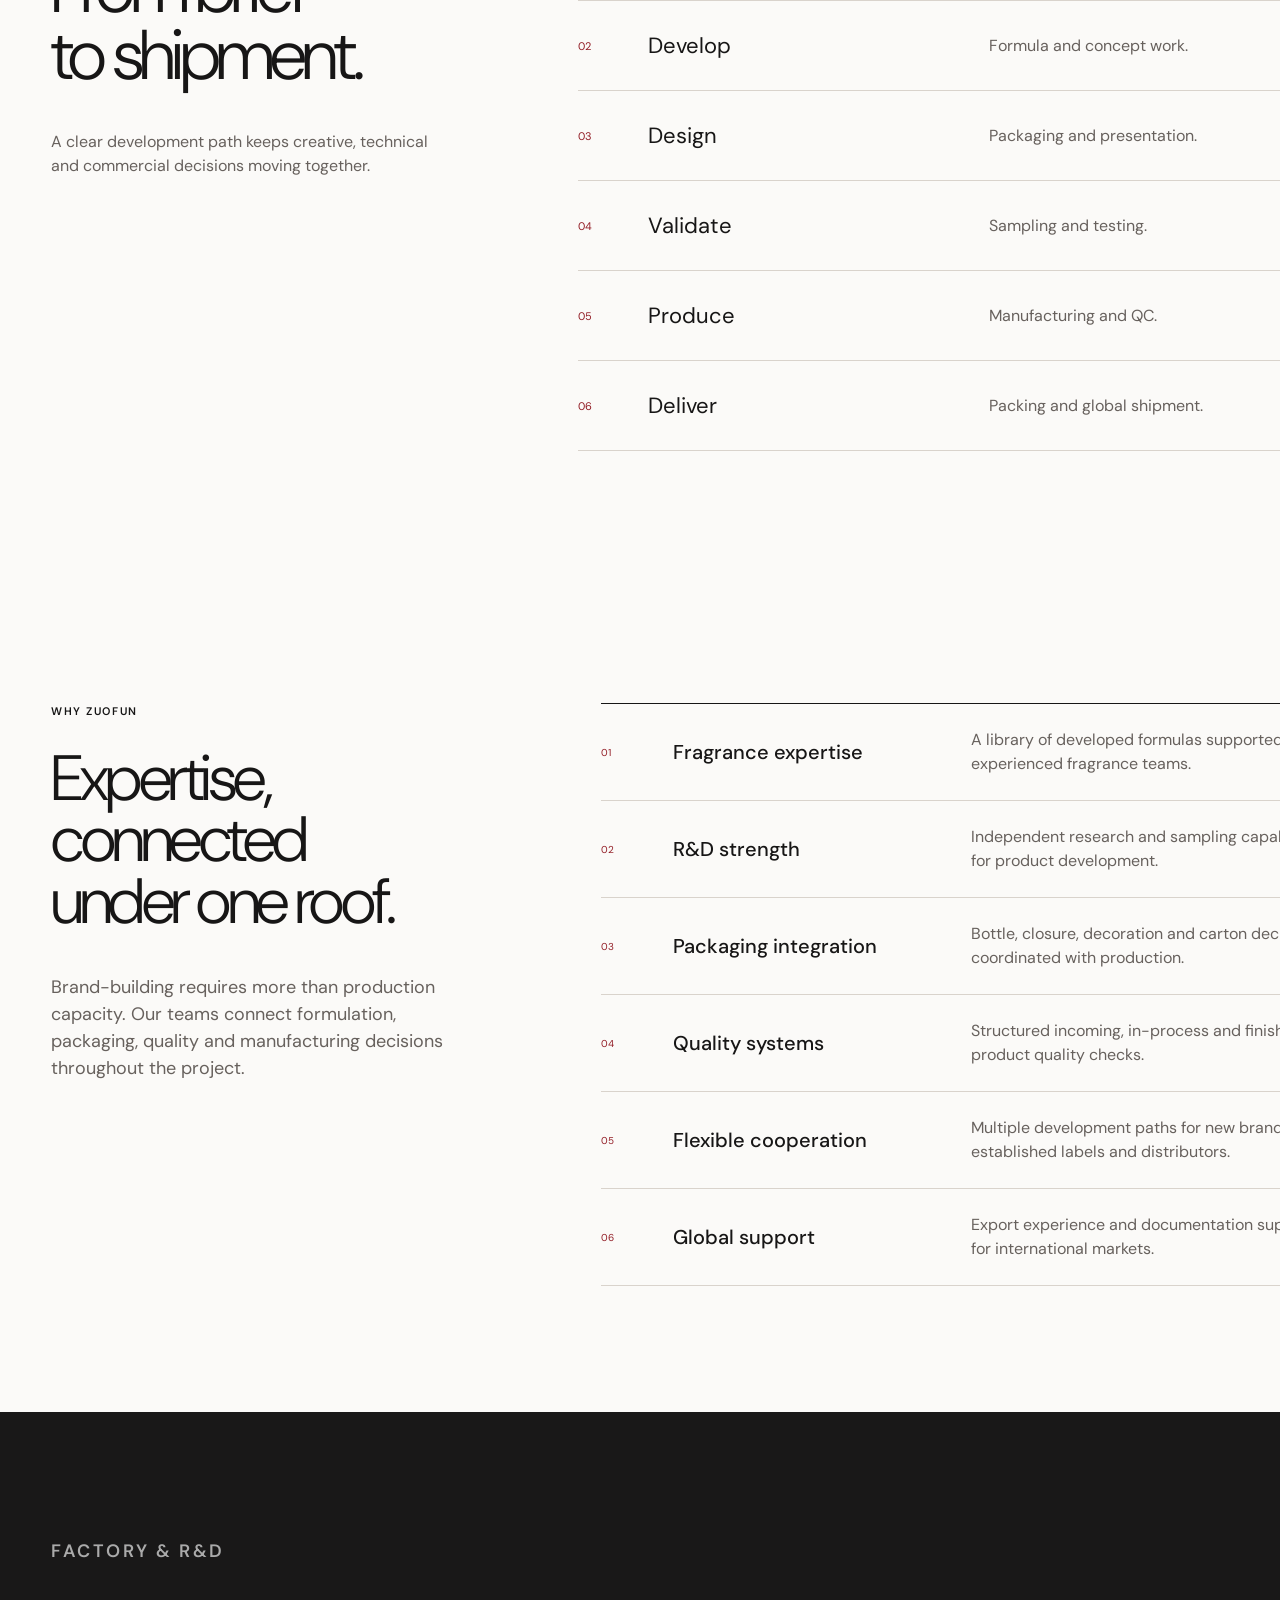
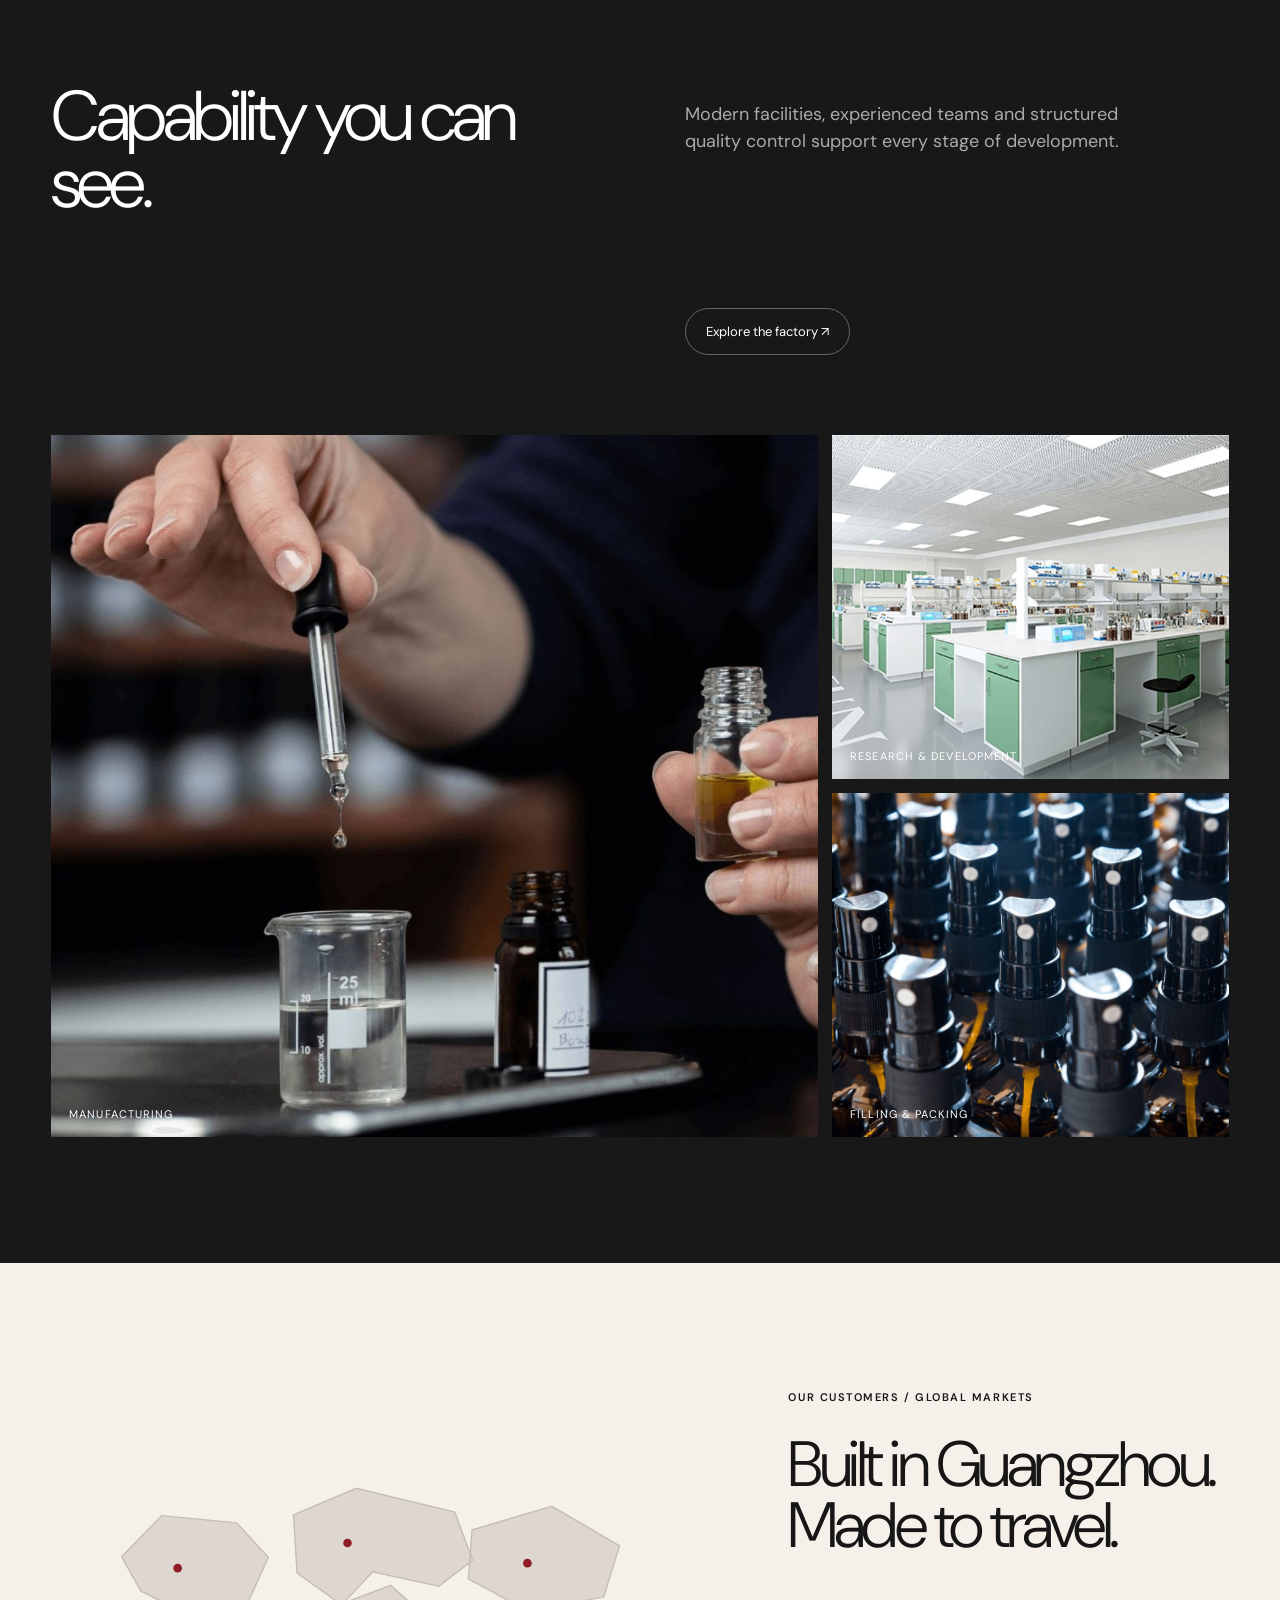
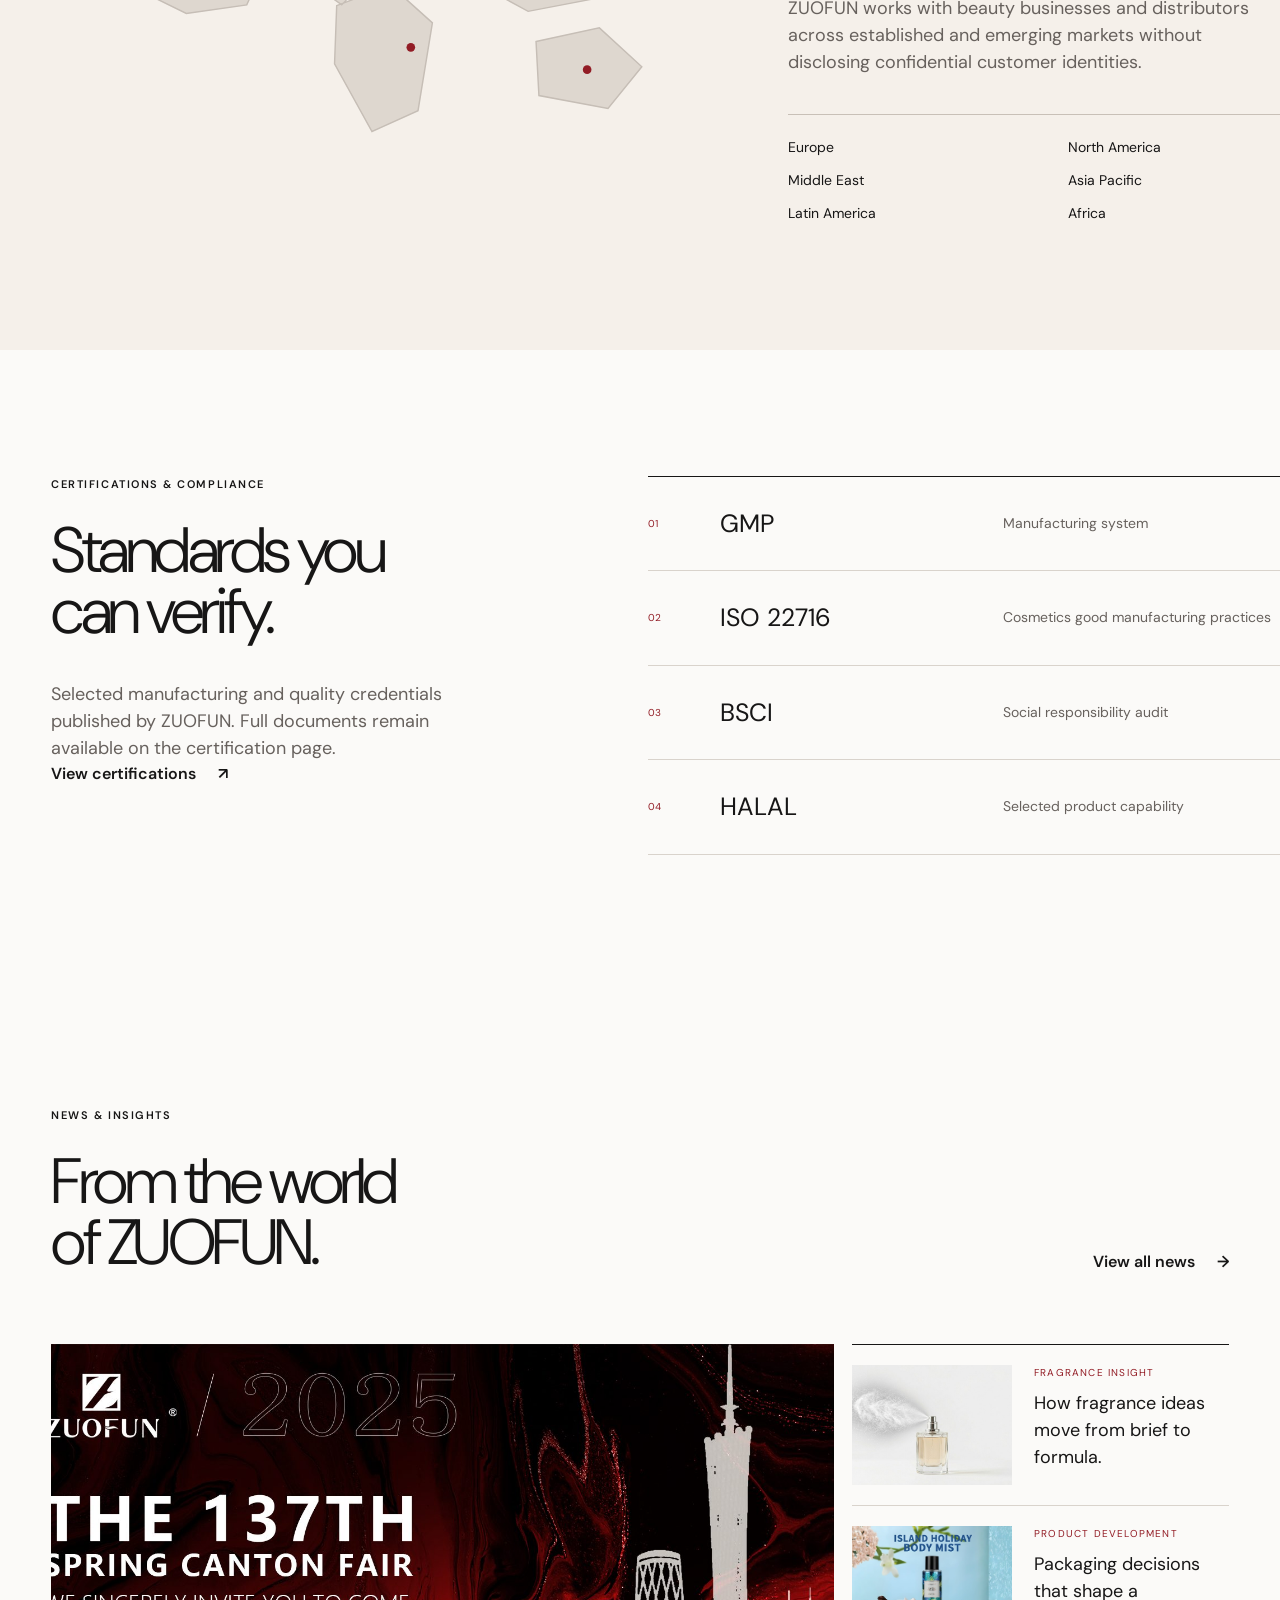
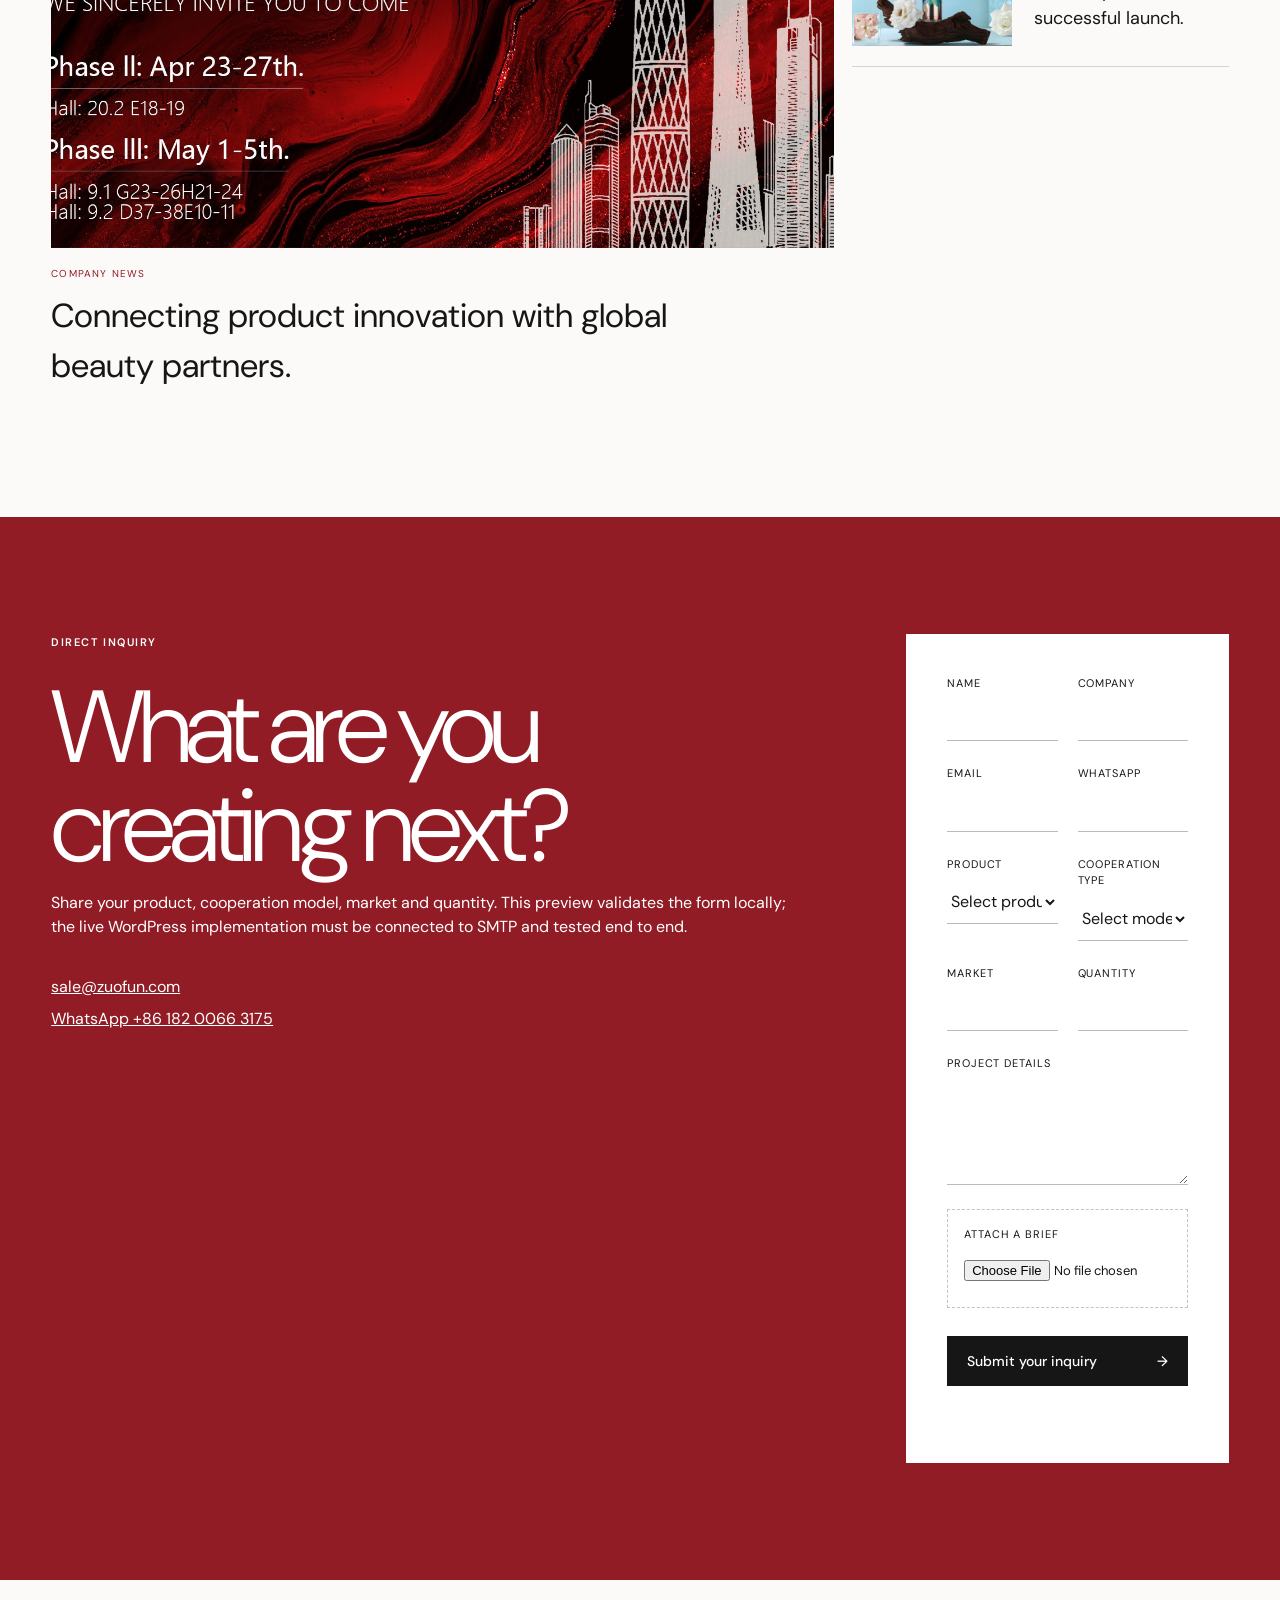
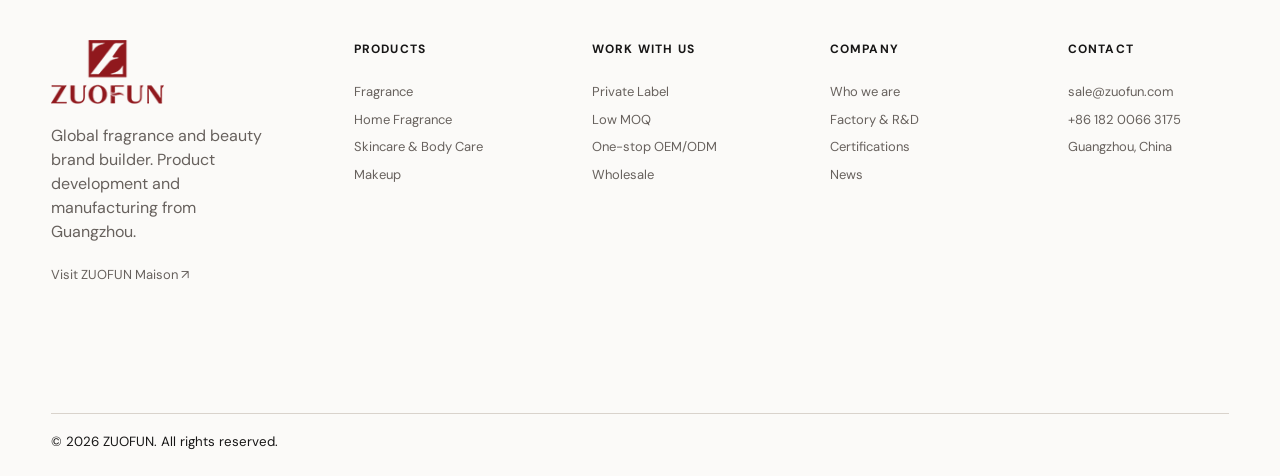
==== commit d136ce95: "Align homepage with approved structure plan" ====
--- a/home-preview/index.html
+++ b/home-preview/index.html
@@ -15,10 +15,10 @@
   <header class="site-header">
     <a class="brand" href="#hero"><img src="assets/images/logo-zuofun.png" alt="ZUOFUN" /></a>
     <nav class="desktop-nav" aria-label="Primary">
-      <a href="#solutions">Solutions</a><a href="#services">Work with us</a><a href="#process">Process</a><a href="#factory">Factory</a><a href="#about">About</a>
+      <a href="#solutions">Products</a><a href="#services">Work with us</a><a href="#expertise">Expertise</a><a href="#about">About</a><a href="#news">News</a>
     </nav>
     <div class="header-actions"><a class="header-cta" href="#contact">Start your project</a><button class="menu-toggle" type="button" aria-expanded="false" aria-controls="menu" aria-label="Open menu"><span></span><span></span></button></div>
-    <nav class="mobile-menu" id="menu" aria-label="Mobile navigation"><button class="menu-close" type="button" aria-label="Close menu">×</button><a href="#solutions">Solutions</a><a href="#services">Work with us</a><a href="#process">Process</a><a href="#factory">Factory</a><a href="#about">About</a><a href="#contact">Start your project</a></nav>
+    <nav class="mobile-menu" id="menu" aria-label="Mobile navigation"><button class="menu-close" type="button" aria-label="Close menu">×</button><a href="#solutions">Products</a><a href="#services">Work with us</a><a href="#expertise">Expertise</a><a href="#about">About</a><a href="#news">News</a><a href="#contact">Start your project</a></nav>
   </header>
 
   <main id="main">
@@ -27,7 +27,7 @@
         <p class="eyebrow">Fragrance &amp; beauty manufacturing</p>
         <h1>Ideas, made<br />into beauty.</h1>
         <p class="hero-lead">From fragrance formulation and packaging development to manufacturing and global delivery, ZUOFUN helps brands bring new products to market.</p>
-        <div class="hero-actions"><a class="button primary" href="#contact">Start your project <span>↗</span></a><a class="button text" href="#services">Explore our services <span>↓</span></a></div>
+        <div class="hero-actions"><a class="button primary" href="#services">Explore OEM/ODM <span>→</span></a><a class="button secondary" href="https://zuofunperfumes.com" target="_blank" rel="noopener">Visit our brand <span>↗</span></a></div>
       </div>
       <figure class="hero-visual reveal"><img src="assets/images/hero-formulation.jpg" alt="Fragrance formulation in the ZUOFUN laboratory" /><figcaption><span>01</span> Formula development</figcaption></figure>
       <div class="hero-proof"><span>Founded 1997</span><span>Guangzhou, China</span><span>Serving 100+ countries</span></div>
@@ -73,15 +73,47 @@
       <ol class="process-list reveal"><li><span>01</span><h3>Brief</h3><p>Vision, market and targets.</p></li><li><span>02</span><h3>Develop</h3><p>Formula and concept work.</p></li><li><span>03</span><h3>Design</h3><p>Packaging and presentation.</p></li><li><span>04</span><h3>Validate</h3><p>Sampling and testing.</p></li><li><span>05</span><h3>Produce</h3><p>Manufacturing and QC.</p></li><li><span>06</span><h3>Deliver</h3><p>Packing and global shipment.</p></li></ol>
     </section>
 
+    <section class="expertise section" id="expertise">
+      <div class="expertise-heading reveal"><p class="eyebrow">Why ZUOFUN</p><h2>Expertise, connected<br />under one roof.</h2><p>Brand-building requires more than production capacity. Our teams connect formulation, packaging, quality and manufacturing decisions throughout the project.</p></div>
+      <div class="expertise-list reveal">
+        <article><span>01</span><h3>Fragrance expertise</h3><p>A library of developed formulas supported by experienced fragrance teams.</p></article>
+        <article><span>02</span><h3>R&amp;D strength</h3><p>Independent research and sampling capabilities for product development.</p></article>
+        <article><span>03</span><h3>Packaging integration</h3><p>Bottle, closure, decoration and carton decisions coordinated with production.</p></article>
+        <article><span>04</span><h3>Quality systems</h3><p>Structured incoming, in-process and finished-product quality checks.</p></article>
+        <article><span>05</span><h3>Flexible cooperation</h3><p>Multiple development paths for new brands, established labels and distributors.</p></article>
+        <article><span>06</span><h3>Global support</h3><p>Export experience and documentation support for international markets.</p></article>
+      </div>
+    </section>
+
     <section class="factory section" id="factory">
       <div class="factory-heading reveal"><p class="eyebrow">Factory &amp; R&amp;D</p><h2>Capability you can see.</h2><p>Modern facilities, experienced teams and structured quality control support every stage of development.</p><a class="button outline" href="https://www.zuofun.com/perfume-factory/" target="_blank" rel="noopener">Explore the factory ↗</a></div>
       <div class="factory-gallery"><figure class="factory-main reveal"><img src="assets/images/hero-manufacturing.jpg" alt="ZUOFUN production facility" /><figcaption>Manufacturing</figcaption></figure><figure class="reveal"><img src="assets/images/factory-rd-lab.jpg" alt="ZUOFUN R and D laboratory" /><figcaption>Research &amp; development</figcaption></figure><figure class="reveal"><img src="assets/images/factory-fill.jpg" alt="Perfume bottles after filling" /><figcaption>Filling &amp; packing</figcaption></figure></div>
     </section>
 
-    <section class="contact" id="contact"><div class="contact-copy reveal"><p class="eyebrow">Start a conversation</p><h2>What are you<br />creating next?</h2><p>Share your product idea, target market and launch requirements. We’ll help identify the right way forward.</p></div><div class="contact-actions reveal"><a href="mailto:sale@zuofun.com">sale@zuofun.com <span>↗</span></a><a href="https://wa.me/8618200663175" target="_blank" rel="noopener">WhatsApp our team <span>↗</span></a></div></section>
+    <section class="markets section" id="markets">
+      <div class="markets-map reveal" aria-label="Regions served by ZUOFUN">
+        <svg viewBox="0 0 900 480" role="img" aria-label="Abstract world map showing global market coverage"><g class="map-lines"><path d="M98 176l56-57 104 10 44 48-30 66-84 12-63-31zM337 118l87-37 137 33 25 67-47 36-92-20-43 46-62-44zM397 244l75-28 58 52-20 122-64 29-52-94zM585 139l111-33 94 55-22 71-105 20-83-45zM674 294l88-19 59 54-47 58-96-18z"/><circle cx="176" cy="192" r="6"/><circle cx="412" cy="157" r="6"/><circle cx="500" cy="302" r="6"/><circle cx="662" cy="185" r="6"/><circle cx="745" cy="333" r="6"/></g></svg>
+      </div>
+      <div class="markets-copy reveal"><p class="eyebrow">Our customers / global markets</p><h2>Built in Guangzhou.<br />Made to travel.</h2><p>ZUOFUN works with beauty businesses and distributors across established and emerging markets without disclosing confidential customer identities.</p><ul><li>Europe</li><li>North America</li><li>Middle East</li><li>Asia Pacific</li><li>Latin America</li><li>Africa</li></ul></div>
+    </section>
+
+    <section class="certifications section" id="certifications">
+      <div class="cert-heading reveal"><p class="eyebrow">Certifications &amp; compliance</p><h2>Standards you<br />can verify.</h2><p>Selected manufacturing and quality credentials published by ZUOFUN. Full documents remain available on the certification page.</p><a class="arrow-link" href="https://www.zuofun.com/certificate/" target="_blank" rel="noopener">View certifications <span>↗</span></a></div>
+      <div class="cert-list reveal"><div><span>01</span><strong>GMP</strong><small>Manufacturing system</small></div><div><span>02</span><strong>ISO 22716</strong><small>Cosmetics good manufacturing practices</small></div><div><span>03</span><strong>BSCI</strong><small>Social responsibility audit</small></div><div><span>04</span><strong>HALAL</strong><small>Selected product capability</small></div></div>
+    </section>
+
+    <section class="news section" id="news">
+      <div class="news-heading reveal"><div><p class="eyebrow">News &amp; insights</p><h2>From the world<br />of ZUOFUN.</h2></div><a class="arrow-link" href="https://www.zuofun.com/news/" target="_blank" rel="noopener">View all news <span>→</span></a></div>
+      <div class="news-layout">
+        <a class="news-lead reveal" href="https://www.zuofun.com/news/" target="_blank" rel="noopener"><img src="assets/images/news-canton-fair.jpg" alt="ZUOFUN at an international trade event" /><span>Company news</span><h3>Connecting product innovation with global beauty partners.</h3></a>
+        <div class="news-secondary"><a class="reveal" href="https://www.zuofun.com/news/" target="_blank" rel="noopener"><img src="assets/images/news-fragrance-insight.jpg" alt="Fragrance ingredients and formulation" /><div><span>Fragrance insight</span><h3>How fragrance ideas move from brief to formula.</h3></div></a><a class="reveal" href="https://www.zuofun.com/news/" target="_blank" rel="noopener"><img src="assets/images/news-product-story.jpg" alt="Beauty product packaging" /><div><span>Product development</span><h3>Packaging decisions that shape a successful launch.</h3></div></a></div>
+      </div>
+    </section>
+
+    <section class="contact" id="contact"><div class="contact-copy reveal"><p class="eyebrow">Direct inquiry</p><h2>What are you<br />creating next?</h2><p>Share your product, cooperation model, market and quantity. This preview validates the form locally; the live WordPress implementation must be connected to SMTP and tested end to end.</p><div class="contact-direct"><a href="mailto:sale@zuofun.com">sale@zuofun.com</a><a href="https://wa.me/8618200663175" target="_blank" rel="noopener">WhatsApp +86 182 0066 3175</a></div></div><form class="inquiry-form reveal" novalidate><div class="form-grid"><label>Name<input name="name" autocomplete="name" required /></label><label>Company<input name="company" autocomplete="organization" required /></label><label>Email<input name="email" type="email" autocomplete="email" required /></label><label>WhatsApp<input name="whatsapp" autocomplete="tel" /></label><label>Product<select name="product" required><option value="">Select product</option><option>Fragrance</option><option>Home Fragrance</option><option>Skincare &amp; Body Care</option><option>Makeup</option></select></label><label>Cooperation type<select name="cooperation" required><option value="">Select model</option><option>Private Label</option><option>Low MOQ Customization</option><option>One-stop OEM/ODM</option><option>Wholesale Ready-to-Sell</option></select></label><label>Market<input name="market" /></label><label>Quantity<input name="quantity" /></label><label class="full">Project details<textarea name="message" rows="4" required></textarea></label><label class="file full">Attach a brief<input name="file" type="file" /></label></div><button class="form-submit" type="submit">Submit your inquiry <span>→</span></button><p class="form-status" role="status" aria-live="polite"></p></form></section>
   </main>
 
-  <footer class="site-footer"><img src="assets/images/logo-zuofun.png" alt="ZUOFUN" /><p>Fragrance and beauty product development and manufacturing.</p><div><a href="mailto:sale@zuofun.com">sale@zuofun.com</a><a href="https://www.zuofun.com/contact-us/" target="_blank" rel="noopener">Guangzhou, China</a></div><small>© 2026 ZUOFUN. All rights reserved.</small></footer>
+  <footer class="site-footer"><div class="footer-brand"><img src="assets/images/logo-zuofun.png" alt="ZUOFUN" /><p>Global fragrance and beauty brand builder. Product development and manufacturing from Guangzhou.</p><a href="https://zuofunperfumes.com" target="_blank" rel="noopener">Visit ZUOFUN Maison ↗</a></div><div><h3>Products</h3><a href="https://www.zuofun.com/perfume2/">Fragrance</a><a href="https://www.zuofun.com/aromatherapy2/">Home Fragrance</a><a href="https://www.zuofun.com/skincares/">Skincare &amp; Body Care</a><a href="https://www.zuofun.com/makeups/">Makeup</a></div><div><h3>Work with us</h3><a href="#services">Private Label</a><a href="#services">Low MOQ</a><a href="#services">One-stop OEM/ODM</a><a href="#services">Wholesale</a></div><div><h3>Company</h3><a href="https://www.zuofun.com/about/">Who we are</a><a href="#factory">Factory &amp; R&amp;D</a><a href="#certifications">Certifications</a><a href="#news">News</a></div><div><h3>Contact</h3><a href="mailto:sale@zuofun.com">sale@zuofun.com</a><a href="https://wa.me/8618200663175">+86 182 0066 3175</a><span>Guangzhou, China</span></div><small>© 2026 ZUOFUN. All rights reserved.</small></footer>
   <script src="assets/js/main.js?v=zuofun-studio-3"></script>
 </body>
 </html>
--- a/home-preview/assets/css/style.css
+++ b/home-preview/assets/css/style.css
@@ -1,2 +1,12 @@
 :root{--red:#921c25;--red-dark:#70141b;--ink:#171616;--muted:#67615d;--cream:#f5f0ea;--paper:#fbfaf8;--line:#d9d3cc;--pad:clamp(22px,4vw,72px);--sans:"DM Sans","Helvetica Neue",Arial,sans-serif}*{box-sizing:border-box}html{scroll-behavior:smooth}body{margin:0;background:var(--paper);color:var(--ink);font-family:var(--sans);font-size:16px;line-height:1.5;overflow-x:hidden}body.menu-open{overflow:hidden}a{color:inherit}img{display:block;width:100%;height:100%;object-fit:cover}button{font:inherit}.skip-link{position:fixed;top:-60px;left:12px;z-index:200;background:#fff;padding:12px}.skip-link:focus{top:12px}.site-header{height:88px;padding:0 var(--pad);display:flex;align-items:center;position:absolute;inset:0 0 auto;z-index:60;color:#fff}.brand img{width:auto;height:58px;object-fit:contain;filter:brightness(0) invert(1)}.desktop-nav{margin:auto;display:flex;gap:32px}.desktop-nav a{text-decoration:none;font-size:13px}.desktop-nav a:hover{opacity:.6}.header-actions{display:flex;align-items:center;gap:22px}.header-cta{border:1px solid rgba(255,255,255,.6);border-radius:99px;padding:10px 20px;text-transform:uppercase;letter-spacing:.06em;font-size:11px;text-decoration:none}.menu-toggle{display:none;border:0;background:none;width:36px;padding:8px;gap:6px}.menu-toggle span{display:block;height:1px;background:currentColor}.mobile-menu{position:fixed;inset:0;background:var(--red-dark);padding:70px var(--pad);display:flex;flex-direction:column;transform:translateX(100%);transition:transform .55s ease}.mobile-menu.is-open{transform:none}.mobile-menu a{text-decoration:none;font-size:36px;font-weight:300;padding:10px 0;border-bottom:1px solid rgba(255,255,255,.2)}.menu-close{position:absolute;top:20px;right:22px;border:0;background:none;color:#fff;font-size:36px}.hero{min-height:100vh;background:var(--red-dark);color:#fff;display:grid;grid-template-columns:46% 54%;position:relative}.hero-copy{padding:clamp(150px,18vh,210px) var(--pad) 120px;display:flex;flex-direction:column;justify-content:center}.eyebrow{text-transform:uppercase;letter-spacing:.14em;font-size:11px;font-weight:600;margin:0 0 28px}.hero h1,.section h2,.contact h2{font-size:clamp(58px,6.5vw,105px);font-weight:300;letter-spacing:-.055em;line-height:.96;margin:0}.hero-lead{max-width:520px;font-size:clamp(17px,1.35vw,21px);margin:48px 0 0;color:rgba(255,255,255,.78)}.hero-actions{display:flex;gap:30px;align-items:center;margin-top:48px}.button{display:inline-flex;align-items:center;gap:22px;padding:13px 20px;border-radius:99px;text-decoration:none;font-size:13px}.button.primary{background:#fff;color:var(--red-dark)}.button.text{padding-inline:0}.hero-visual{margin:0;min-height:100vh;position:relative;overflow:hidden}.hero-visual img{transition:transform 1.2s ease}.hero-visual:hover img{transform:scale(1.025)}.hero-visual::after{content:"";position:absolute;inset:0;background:linear-gradient(90deg,rgba(55,8,12,.32),transparent 35%)}.hero-visual figcaption{position:absolute;z-index:2;right:28px;bottom:28px;font-size:11px;text-transform:uppercase;letter-spacing:.12em}.hero-visual figcaption span{margin-right:18px;opacity:.5}.hero-proof{position:absolute;left:var(--pad);right:calc(54% + 24px);bottom:30px;display:flex;justify-content:space-between;border-top:1px solid rgba(255,255,255,.32);padding-top:15px;font-size:10px;text-transform:uppercase;letter-spacing:.08em}.section{padding:clamp(110px,14vh,180px) var(--pad)}.section-intro{display:grid;grid-template-columns:1fr 1fr;gap:7vw;margin-bottom:90px}.section-intro .eyebrow{grid-column:1/-1}.section-intro h2{font-size:clamp(52px,5.5vw,88px)}.section-intro>p:last-child{max-width:420px;align-self:end;color:var(--muted);font-size:18px}.solution-panel{display:grid;grid-template-columns:35% 65%;border-top:1px solid var(--line)}.solution-tabs{display:flex;flex-direction:column}.solution-tab{height:25%;min-height:105px;border:0;border-bottom:1px solid var(--line);background:transparent;text-align:left;padding:0 28px 0 0;font-size:clamp(19px,2vw,29px);display:flex;align-items:center;gap:24px;cursor:pointer;color:var(--muted);transition:.25s}.solution-tab span{font-size:10px;letter-spacing:.1em}.solution-tab:hover,.solution-tab.is-active{color:var(--red);padding-left:18px}.solution-stage{height:min(62vw,700px);position:relative;overflow:hidden;background:#eee}.solution-image{position:absolute;inset:0;opacity:0;transform:scale(1.04);transition:opacity .6s,transform .8s}.solution-image.is-active{opacity:1;transform:scale(1)}.solution-caption{position:absolute;left:0;right:0;bottom:0;background:rgba(20,15,13,.78);color:#fff;backdrop-filter:blur(10px);padding:24px 30px;display:flex;justify-content:space-between;gap:30px;align-items:center}.solution-caption p{margin:0;max-width:550px}.solution-caption a{white-space:nowrap}.about{background:var(--cream);display:grid;grid-template-columns:40% 60%;padding-bottom:0}.about-copy{padding-right:6vw}.about h2{font-size:clamp(50px,5vw,78px)}.about-copy>p:not(.eyebrow){max-width:470px;margin:42px 0;color:var(--muted);font-size:18px}.arrow-link{text-decoration:none;font-weight:600}.arrow-link span{margin-left:18px}.about-image{height:70vh;margin:0}.facts{grid-column:1/-1;display:grid;grid-template-columns:repeat(3,1fr);margin-top:80px;border-top:1px solid #cfc6bc}.facts div{padding:32px 40px 46px 0;border-right:1px solid #cfc6bc}.facts div+div{padding-left:40px}.facts strong{font-size:clamp(38px,4vw,62px);font-weight:300;display:block;letter-spacing:-.04em}.facts small{font-size:.42em}.facts span{display:block;max-width:190px;color:var(--muted)}.services{background:var(--red-dark);color:#fff}.section-intro.light>p:last-child{color:rgba(255,255,255,.65)}.service-list{border-top:1px solid rgba(255,255,255,.35)}.service-item{min-height:180px;border-bottom:1px solid rgba(255,255,255,.35);display:grid;grid-template-columns:80px 1fr 280px;align-items:center;gap:36px;position:relative;overflow:hidden}.service-no{font-size:11px;opacity:.5}.service-item h3{font-size:clamp(27px,3vw,46px);font-weight:300;margin:0}.service-item p{margin:10px 0 0;color:rgba(255,255,255,.65);max-width:520px}.service-item img{height:140px;opacity:.76;transition:.4s}.service-item:hover img{opacity:1;transform:scale(1.03)}.process{display:grid;grid-template-columns:36% 64%;gap:8vw}.process-heading h2{font-size:clamp(54px,5.5vw,86px)}.process-heading>p:last-child{max-width:400px;margin-top:40px;color:var(--muted)}.process-list{list-style:none;margin:0;padding:0;border-top:1px solid var(--ink)}.process-list li{display:grid;grid-template-columns:70px 1fr 1fr;align-items:center;border-bottom:1px solid var(--line);padding:28px 0}.process-list li>span{font-size:11px;color:var(--red)}.process-list h3{font-size:22px;font-weight:400;margin:0}.process-list p{margin:0;color:var(--muted)}.factory{background:#191818;color:#fff}.factory-heading{display:grid;grid-template-columns:1fr 1fr;gap:7vw;margin-bottom:80px}.factory-heading .eyebrow{grid-column:1/-1}.factory-heading h2{font-size:clamp(52px,5.5vw,86px)}.factory-heading>p{max-width:440px;color:#aaa;font-size:18px}.button.outline{border:1px solid #666;width:max-content;grid-column:2}.factory-gallery{display:grid;grid-template-columns:1.45fr .75fr;grid-template-rows:1fr 1fr;gap:14px;height:78vh}.factory-gallery figure{margin:0;position:relative;overflow:hidden}.factory-main{grid-row:1/3}.factory-gallery figcaption{position:absolute;left:18px;bottom:15px;font-size:11px;text-transform:uppercase;letter-spacing:.1em}.factory-gallery img{transition:.7s}.factory-gallery figure:hover img{transform:scale(1.025)}.contact{background:var(--red);color:#fff;padding:clamp(100px,13vh,160px) var(--pad);display:grid;grid-template-columns:1.4fr .6fr;gap:8vw;align-items:end}.contact h2{font-size:clamp(65px,8vw,125px)}.contact-copy>p:last-child{max-width:500px;color:rgba(255,255,255,.72);font-size:18px;margin-top:42px}.contact-actions{display:flex;flex-direction:column;border-top:1px solid rgba(255,255,255,.4)}.contact-actions a{display:flex;justify-content:space-between;text-decoration:none;padding:22px 0;border-bottom:1px solid rgba(255,255,255,.4);font-size:18px}.site-footer{padding:60px var(--pad) 24px;background:var(--paper);display:grid;grid-template-columns:1fr 1.4fr .8fr;gap:6vw;align-items:start}.site-footer img{width:auto;height:64px;object-fit:contain}.site-footer p{margin:0;max-width:380px;color:var(--muted)}.site-footer>div{display:flex;flex-direction:column;gap:8px}.site-footer small{grid-column:1/-1;border-top:1px solid var(--line);padding-top:18px;margin-top:50px}.reveal{opacity:0;transform:translateY(28px);transition:opacity .9s ease,transform .9s cubic-bezier(.22,.7,.2,1)}.reveal.is-visible{opacity:1;transform:none}@media(prefers-reduced-motion:reduce){html{scroll-behavior:auto}.reveal{opacity:1;transform:none;transition:none}}
 @media(max-width:800px){.desktop-nav,.header-cta{display:none}.menu-toggle{display:grid;color:#fff}.site-header{height:76px}.brand img{height:48px}.hero{grid-template-columns:1fr}.hero-copy{min-height:82vh;padding-top:130px}.hero-visual{min-height:58vh}.hero-proof{position:static;padding:18px var(--pad);grid-column:1;right:auto;background:var(--red-dark);gap:12px}.section-intro,.about,.process,.contact{grid-template-columns:1fr}.section-intro{gap:30px}.section-intro .eyebrow{grid-column:1}.section-intro>p:last-child{align-self:auto}.solution-panel{grid-template-columns:1fr}.solution-tabs{display:grid;grid-template-columns:1fr 1fr}.solution-tab{height:auto;min-height:72px;padding-right:10px}.solution-stage{height:70vh}.solution-caption{display:block}.solution-caption a{display:inline-block;margin-top:14px}.about{padding-bottom:0}.about-image{height:52vh;margin-top:70px}.facts{grid-template-columns:1fr}.facts div,.facts div+div{padding:24px 0;border-right:0;border-bottom:1px solid #cfc6bc}.service-item{grid-template-columns:45px 1fr;padding:28px 0;min-height:0}.service-item img{grid-column:1/-1;height:42vw}.process{gap:70px}.process-list li{grid-template-columns:45px 1fr}.process-list p{grid-column:2;margin-top:5px}.factory-heading{grid-template-columns:1fr}.factory-heading .eyebrow,.button.outline{grid-column:1}.factory-gallery{grid-template-columns:1fr 1fr;grid-template-rows:52vh 30vh;height:auto}.factory-main{grid-column:1/-1;grid-row:1}.contact{gap:70px}.site-footer{grid-template-columns:1fr}.site-footer small{grid-column:1}.hero-actions{align-items:flex-start;flex-direction:column;gap:12px}}
+
+/* Homepage structure-plan modules */
+.button.secondary{border:1px solid rgba(255,255,255,.55);color:#fff;background:transparent}
+.expertise{background:var(--paper);display:grid;grid-template-columns:38% 62%;gap:8vw}.expertise-heading h2{font-size:clamp(50px,5vw,82px)}.expertise-heading>p:last-child{max-width:430px;margin-top:42px;color:var(--muted);font-size:18px}.expertise-list{border-top:1px solid var(--ink)}.expertise-list article{display:grid;grid-template-columns:52px 1fr 1.3fr;gap:20px;align-items:center;padding:24px 0;border-bottom:1px solid var(--line)}.expertise-list article>span{font-size:10px;color:var(--red)}.expertise-list h3{font-size:20px;font-weight:500;margin:0}.expertise-list p{margin:0;color:var(--muted)}
+.markets{background:var(--cream);display:grid;grid-template-columns:55% 45%;gap:7vw;align-items:center}.markets-map svg{width:100%;height:auto}.map-lines{fill:#ded7cf;stroke:#c6beb6;stroke-width:2}.map-lines circle{fill:var(--red);stroke:none}.markets-copy h2,.cert-heading h2,.news-heading h2{font-size:clamp(50px,5vw,82px)}.markets-copy>p:not(.eyebrow){max-width:470px;color:var(--muted);font-size:18px;margin:38px 0}.markets-copy ul{list-style:none;margin:0;padding:22px 0 0;border-top:1px solid #c8c0b7;display:grid;grid-template-columns:1fr 1fr;gap:12px 30px}.markets-copy li{font-size:14px}
+.certifications{display:grid;grid-template-columns:42% 58%;gap:8vw}.cert-heading>p:not(.eyebrow){max-width:430px;color:var(--muted);font-size:18px;margin:38px 0 0}.cert-list{border-top:1px solid var(--ink)}.cert-list div{display:grid;grid-template-columns:52px 1fr 1.25fr;align-items:center;gap:20px;padding:28px 0;border-bottom:1px solid var(--line)}.cert-list span{font-size:10px;color:var(--red)}.cert-list strong{font-size:25px;font-weight:400}.cert-list small{color:var(--muted);font-size:14px}
+.news{background:var(--paper)}.news-heading{display:flex;justify-content:space-between;align-items:end;margin-bottom:70px}.news-layout{display:grid;grid-template-columns:1.35fr .65fr;gap:18px}.news a{text-decoration:none}.news-lead img{height:56vh}.news-lead>span,.news-secondary span{display:block;color:var(--red);font-size:10px;text-transform:uppercase;letter-spacing:.12em;margin-top:18px}.news h3{font-weight:400;margin:10px 0 0}.news-lead h3{font-size:clamp(25px,2.6vw,40px);max-width:680px}.news-secondary{display:flex;flex-direction:column;border-top:1px solid var(--ink)}.news-secondary a{display:grid;grid-template-columns:160px 1fr;gap:22px;padding:20px 0;border-bottom:1px solid var(--line)}.news-secondary img{height:120px}.news-secondary h3{font-size:18px}.news-secondary span{margin-top:0}
+.contact{align-items:start}.contact-copy{position:sticky;top:50px}.contact-direct{display:flex;flex-direction:column;gap:8px;margin-top:36px}.contact-direct a{color:#fff}.inquiry-form{background:#fff;color:var(--ink);padding:clamp(24px,3.2vw,46px)}.form-grid{display:grid;grid-template-columns:1fr 1fr;gap:24px 20px}.inquiry-form label{display:flex;flex-direction:column;gap:8px;font-size:11px;text-transform:uppercase;letter-spacing:.08em}.inquiry-form input,.inquiry-form select,.inquiry-form textarea{width:100%;border:0;border-bottom:1px solid #bbb;background:transparent;padding:10px 0;color:var(--ink);font:16px var(--sans);outline:none}.inquiry-form input:focus,.inquiry-form select:focus,.inquiry-form textarea:focus{border-color:var(--red)}.inquiry-form .full{grid-column:1/-1}.inquiry-form .file{border:1px dashed #c9c2ba;padding:16px}.inquiry-form .file input{border:0;font-size:13px}.form-submit{margin-top:28px;width:100%;border:0;background:var(--ink);color:#fff;padding:16px 20px;display:flex;justify-content:space-between;cursor:pointer;font:500 14px var(--sans)}.form-status{min-height:22px;margin:14px 0 0;font-size:13px;color:var(--red)}
+.site-footer{grid-template-columns:1.4fr repeat(4,1fr)}.site-footer .footer-brand{display:block}.footer-brand img{margin-bottom:20px}.footer-brand p{margin-bottom:18px}.site-footer h3{font-size:12px;text-transform:uppercase;letter-spacing:.1em;margin:0 0 16px}.site-footer a,.site-footer span{font-size:13px;text-decoration:none;color:var(--muted)}.site-footer a:hover{color:var(--red)}.site-footer small{grid-column:1/-1}
+@media(max-width:800px){.expertise,.markets,.certifications{grid-template-columns:1fr;gap:70px}.expertise-list article,.cert-list div{grid-template-columns:40px 1fr}.expertise-list p,.cert-list small{grid-column:2}.markets{display:flex;flex-direction:column-reverse}.news-heading{display:block}.news-heading .arrow-link{display:inline-block;margin-top:28px}.news-layout{grid-template-columns:1fr}.news-lead img{height:48vh}.news-secondary{margin-top:35px}.news-secondary a{grid-template-columns:120px 1fr}.form-grid{grid-template-columns:1fr}.inquiry-form .full{grid-column:1}.contact-copy{position:static}.site-footer{grid-template-columns:1fr 1fr}.site-footer .footer-brand{grid-column:1/-1}.site-footer small{grid-column:1/-1}.hero-proof{flex-wrap:wrap}.hero-actions .button{min-width:210px;justify-content:space-between}}
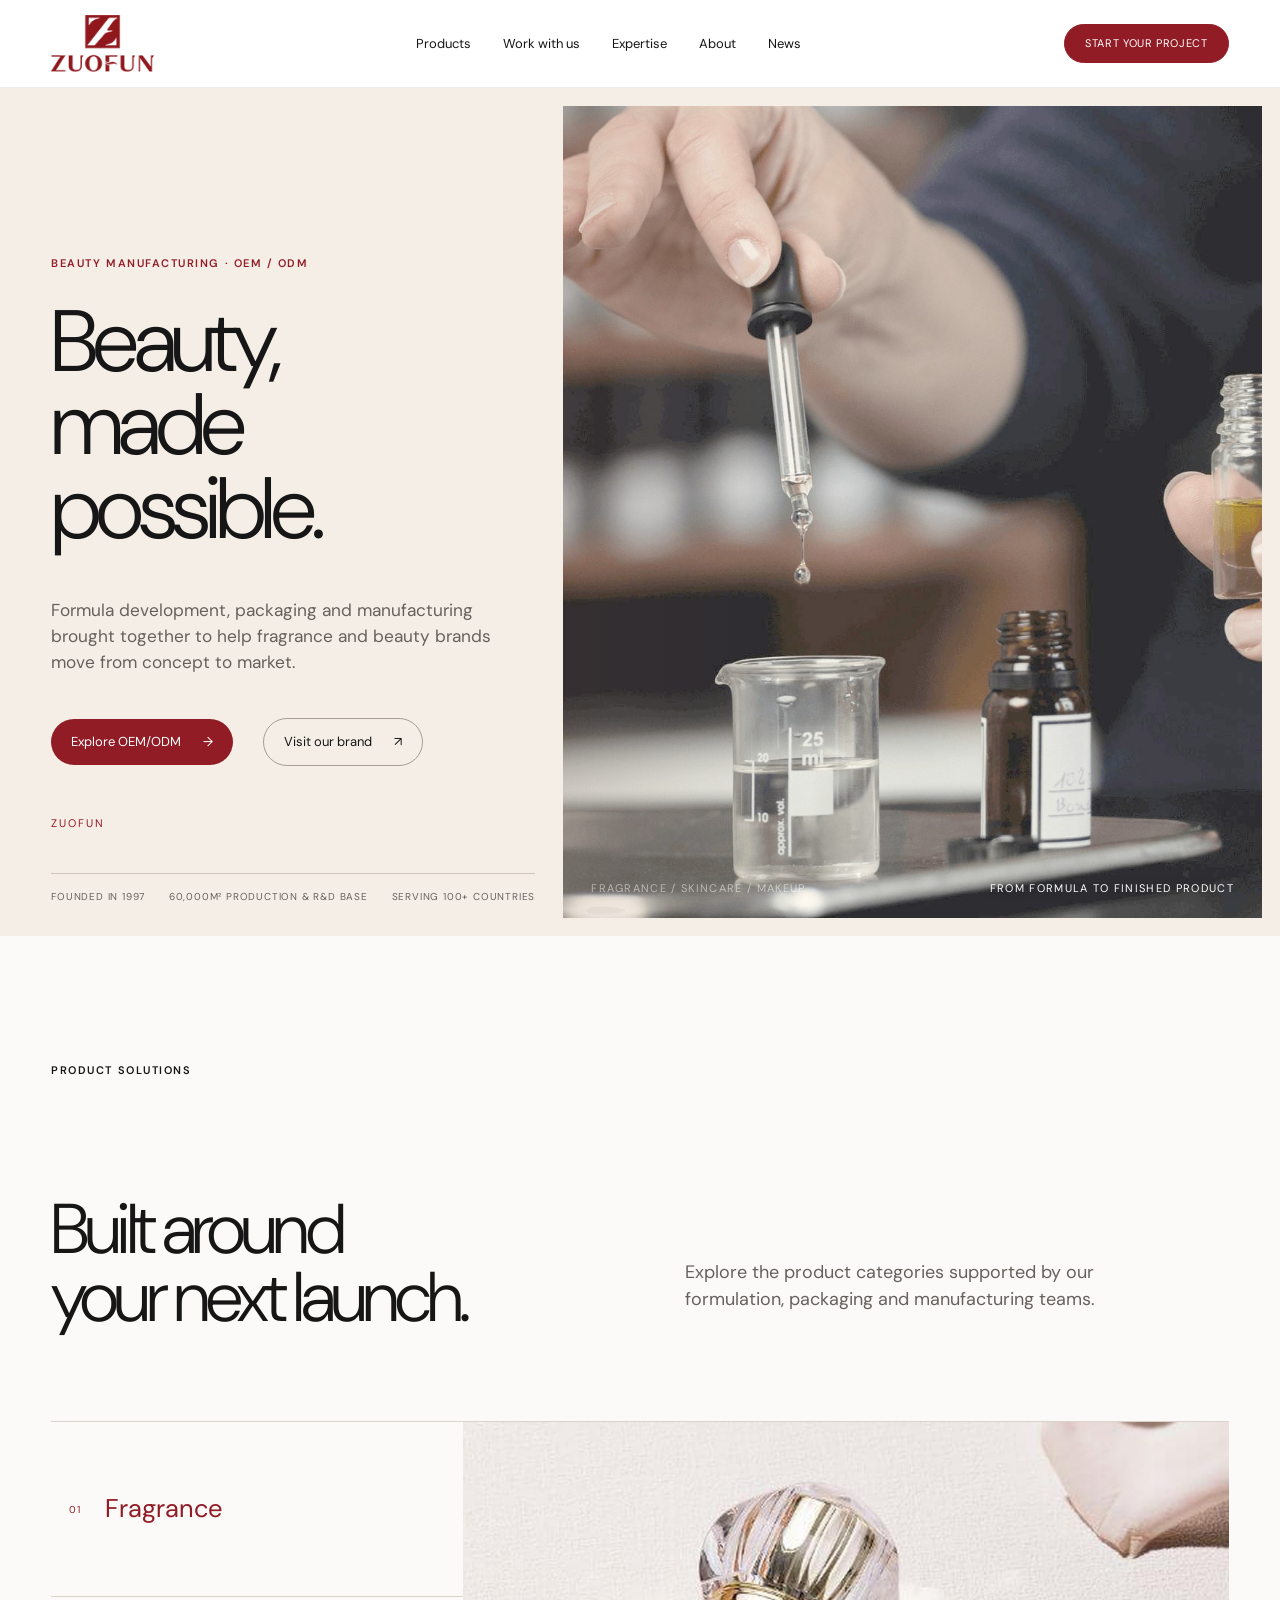
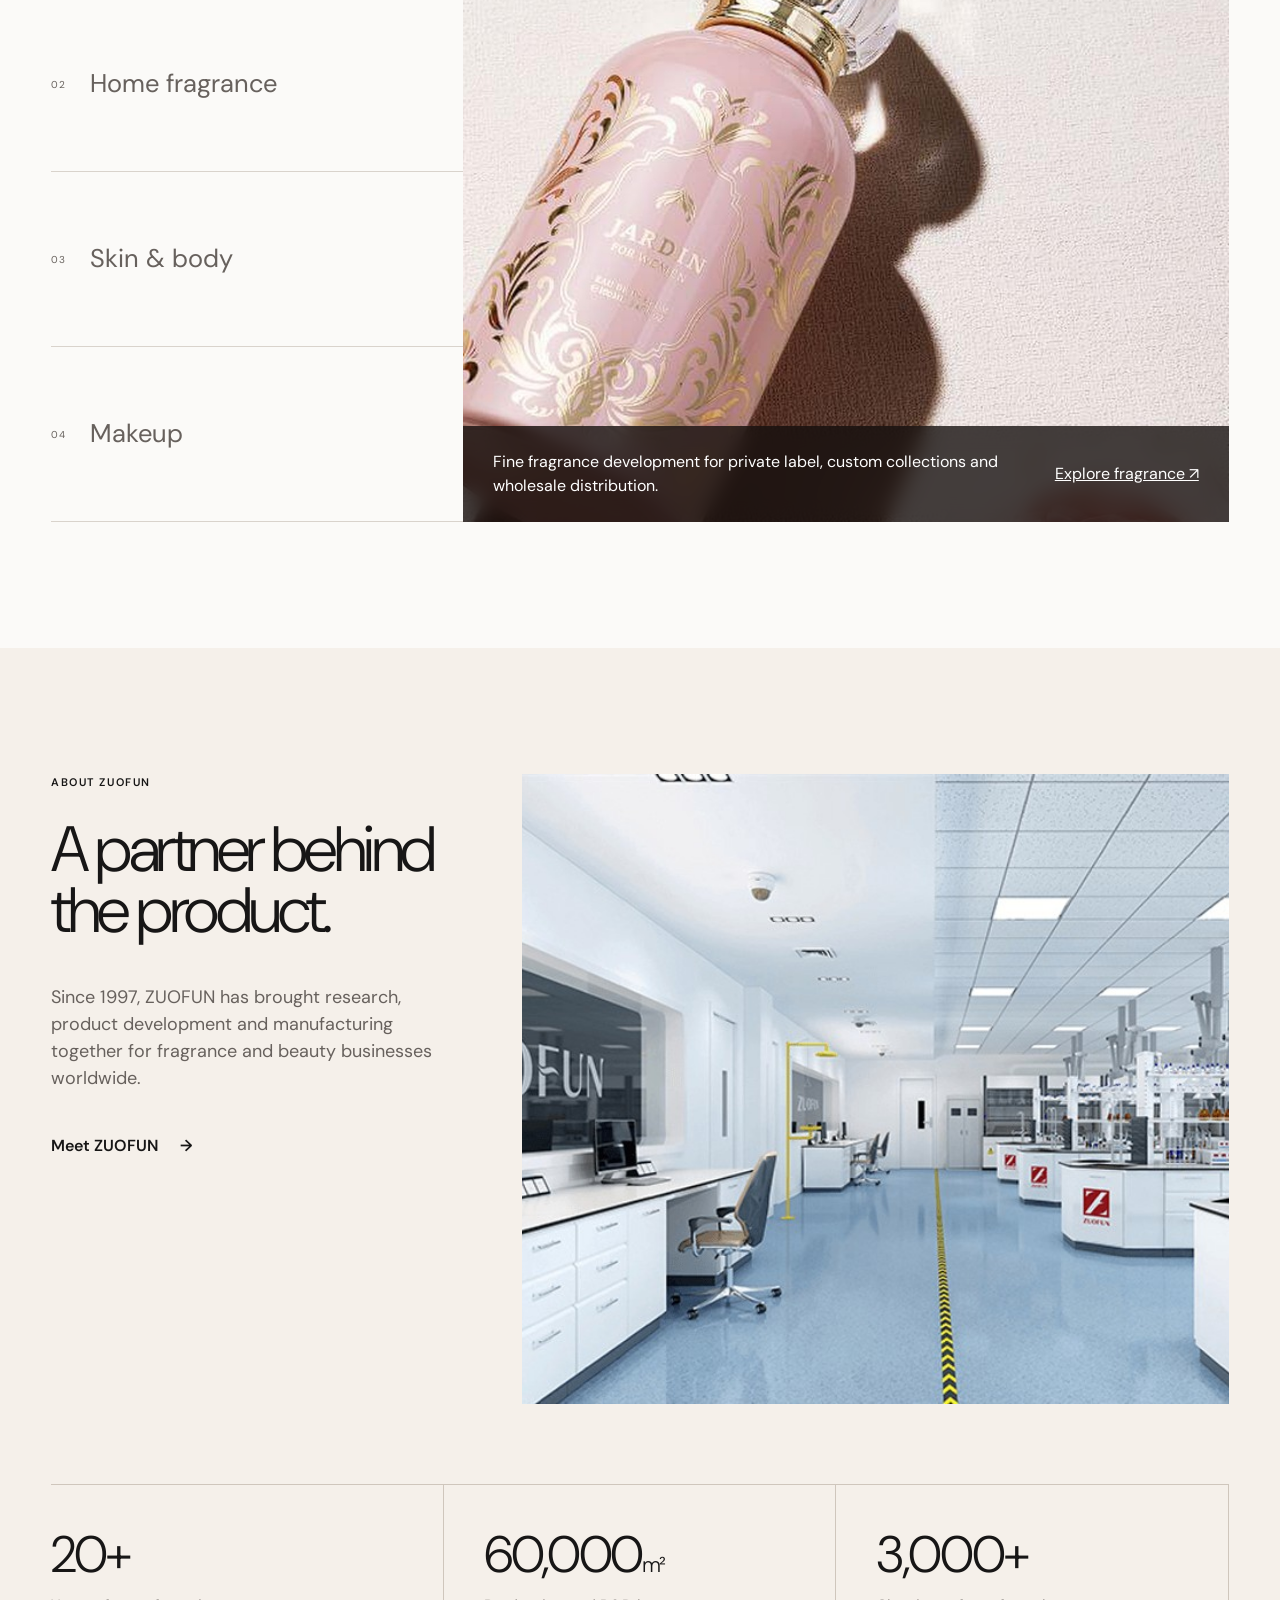
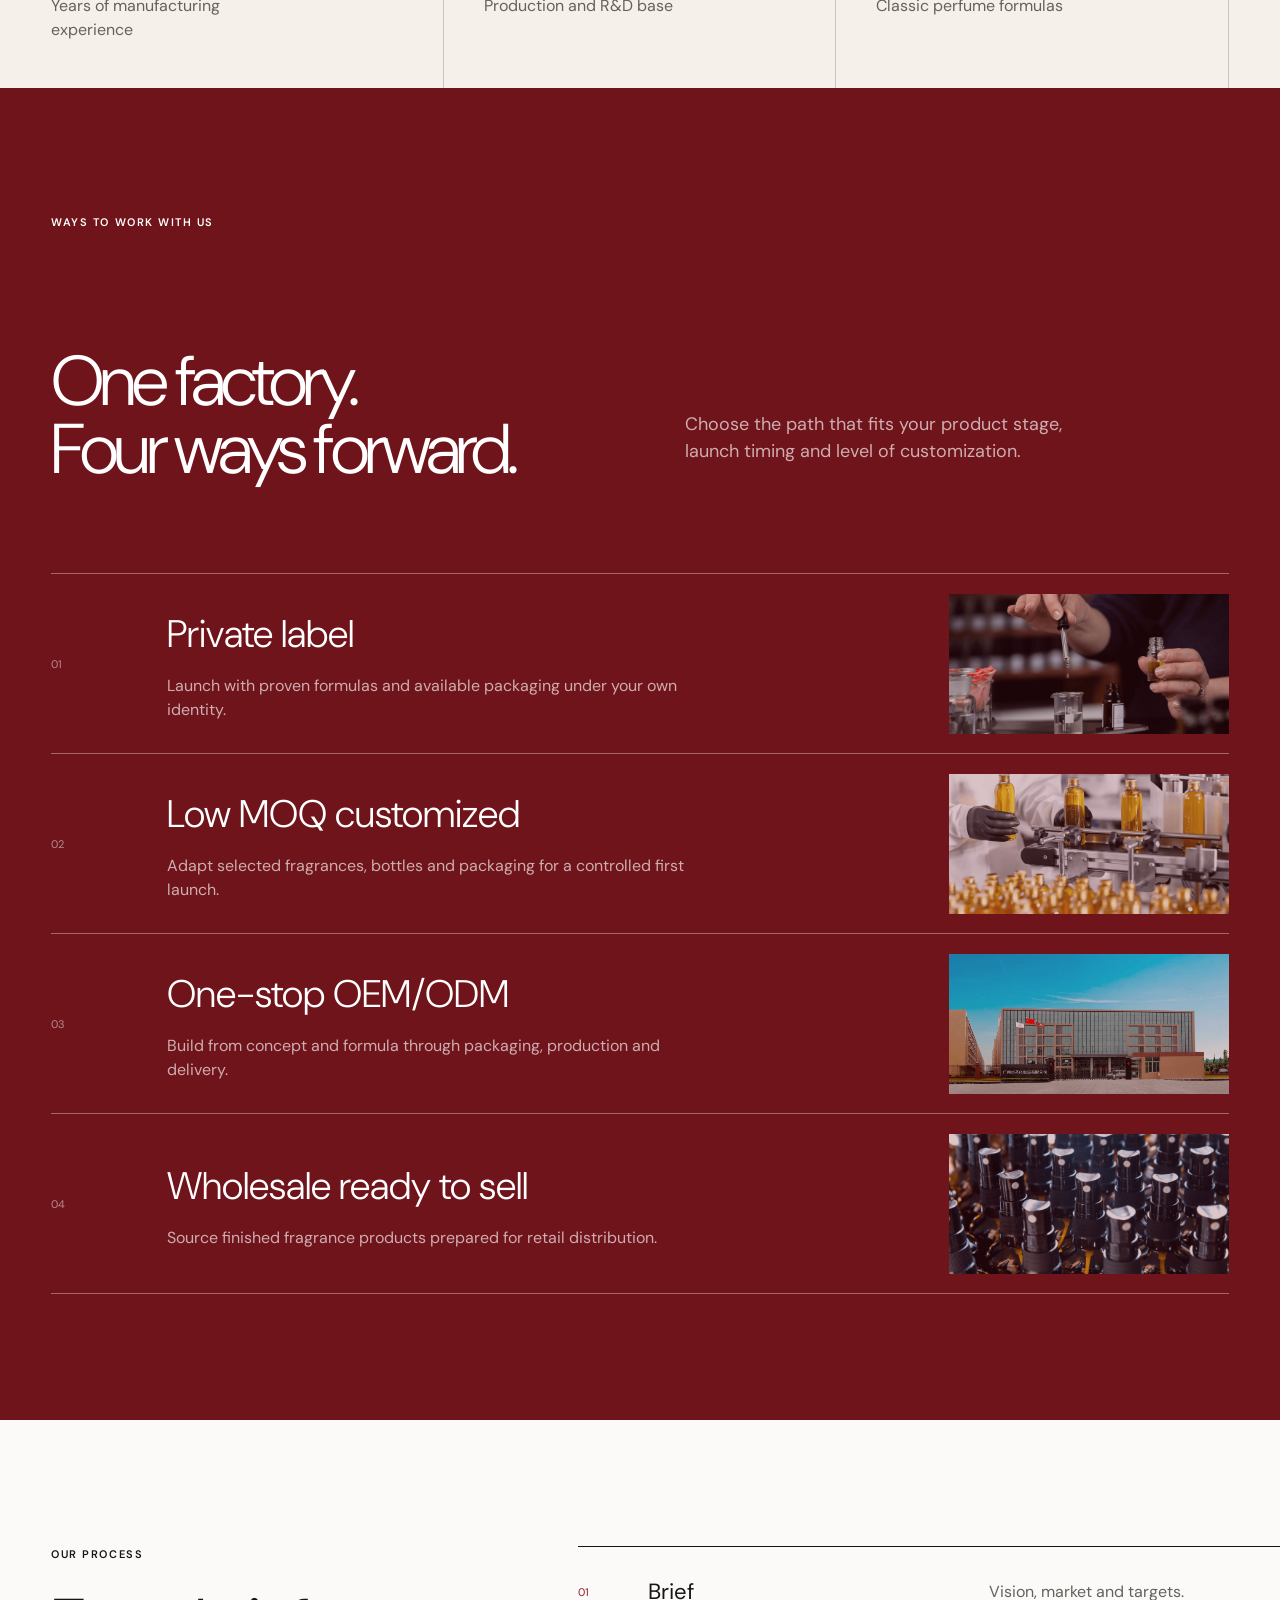
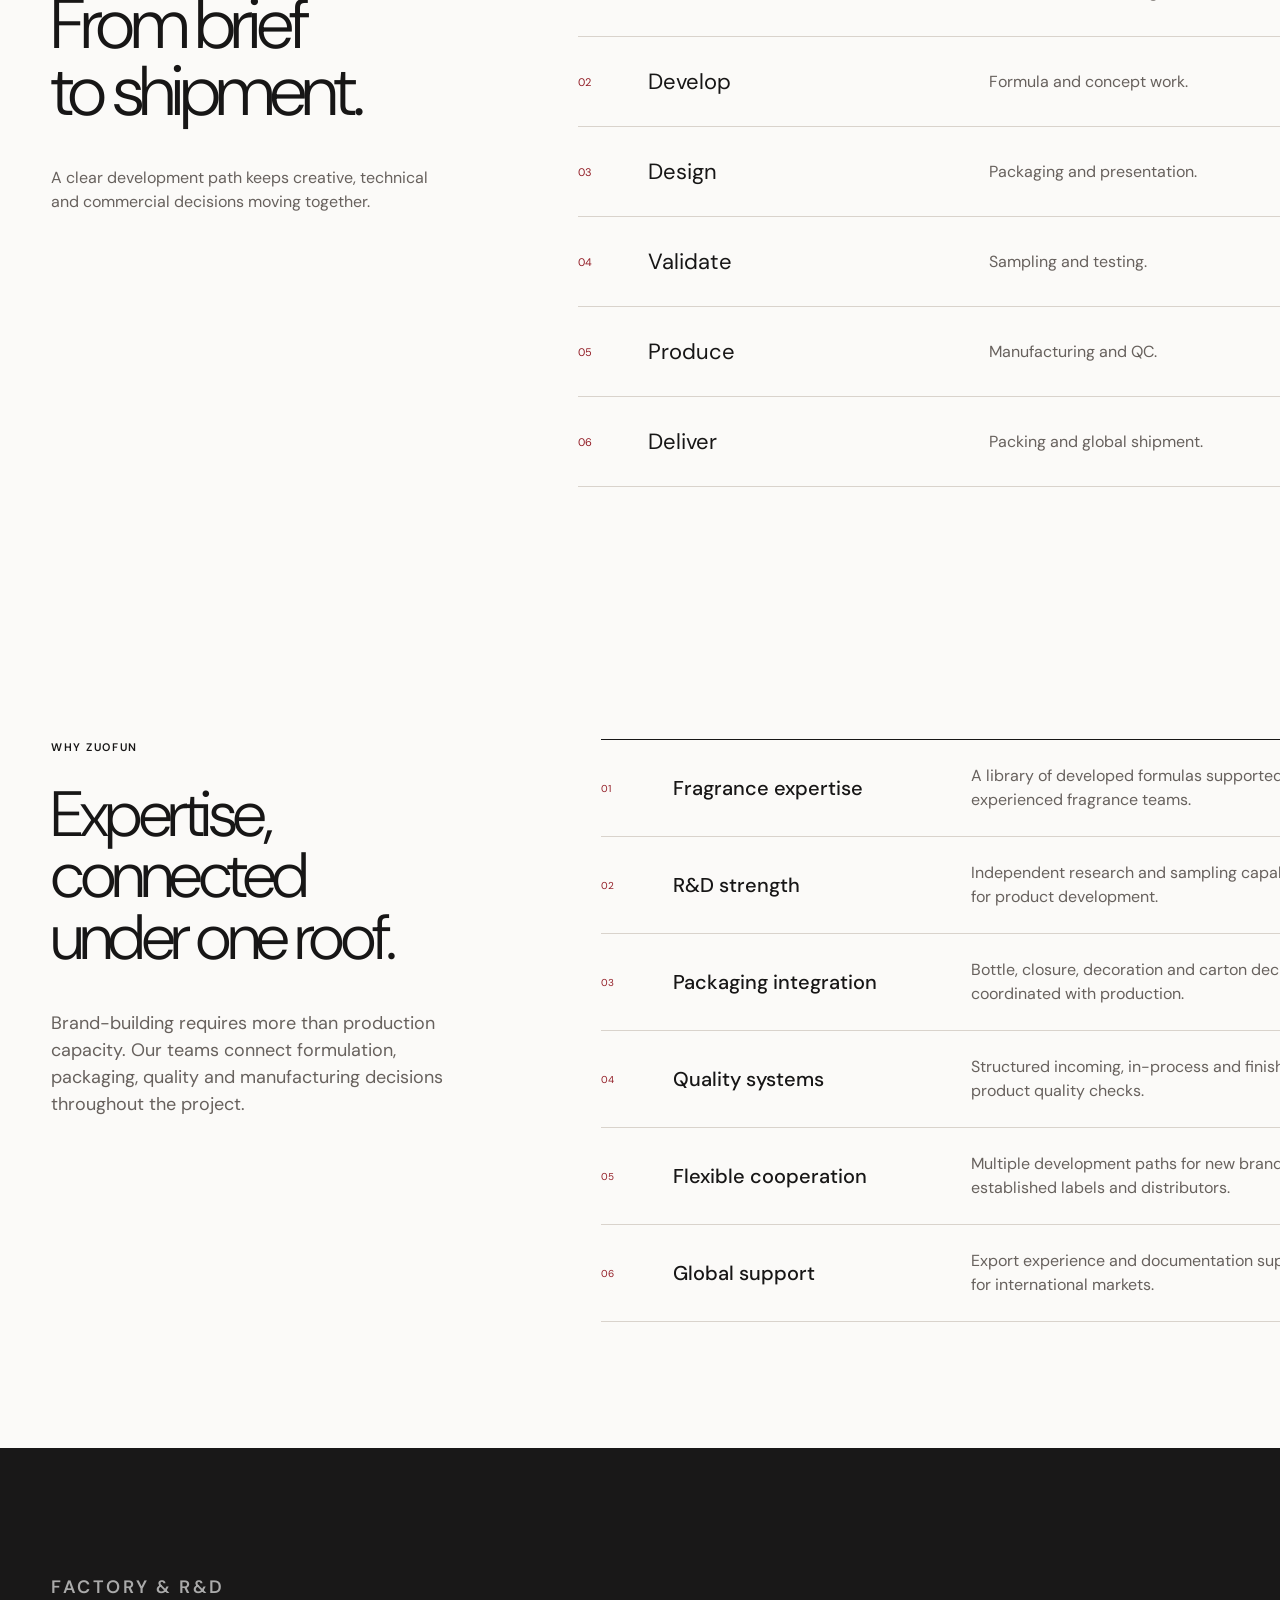
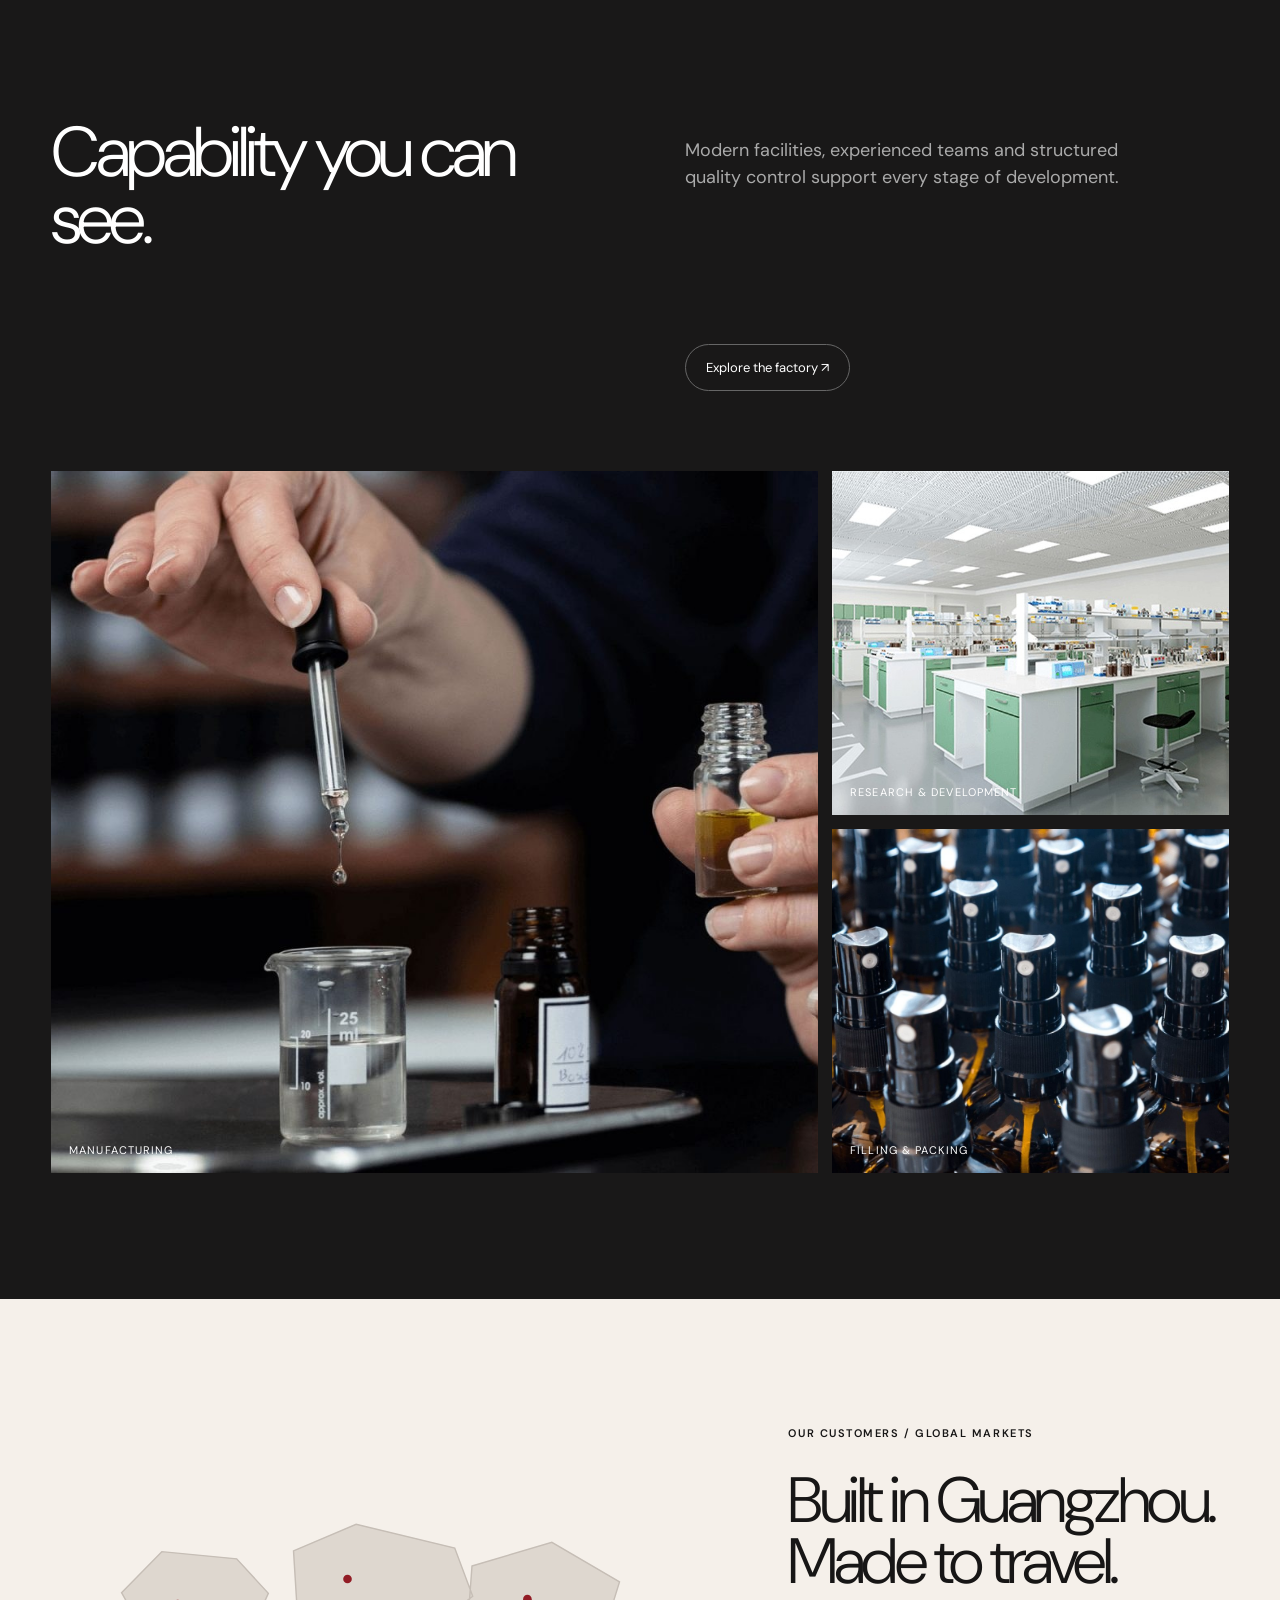
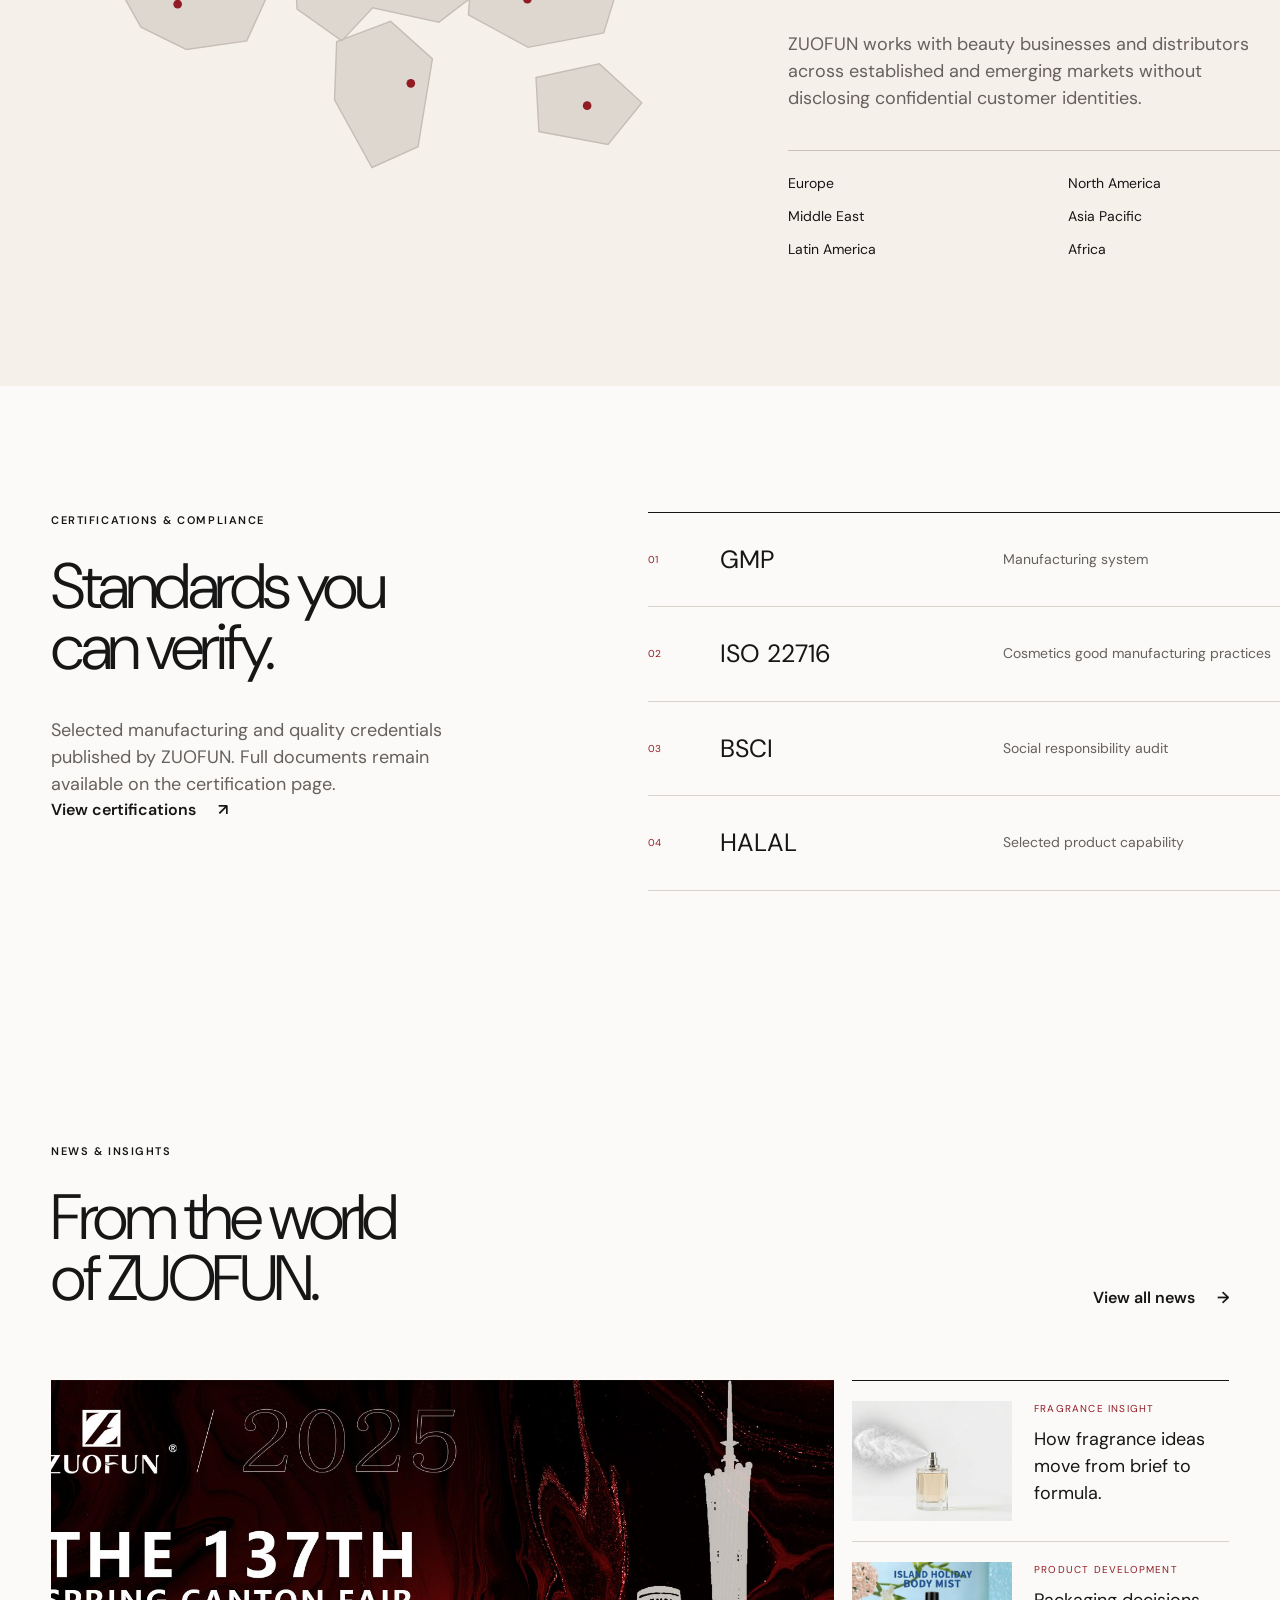
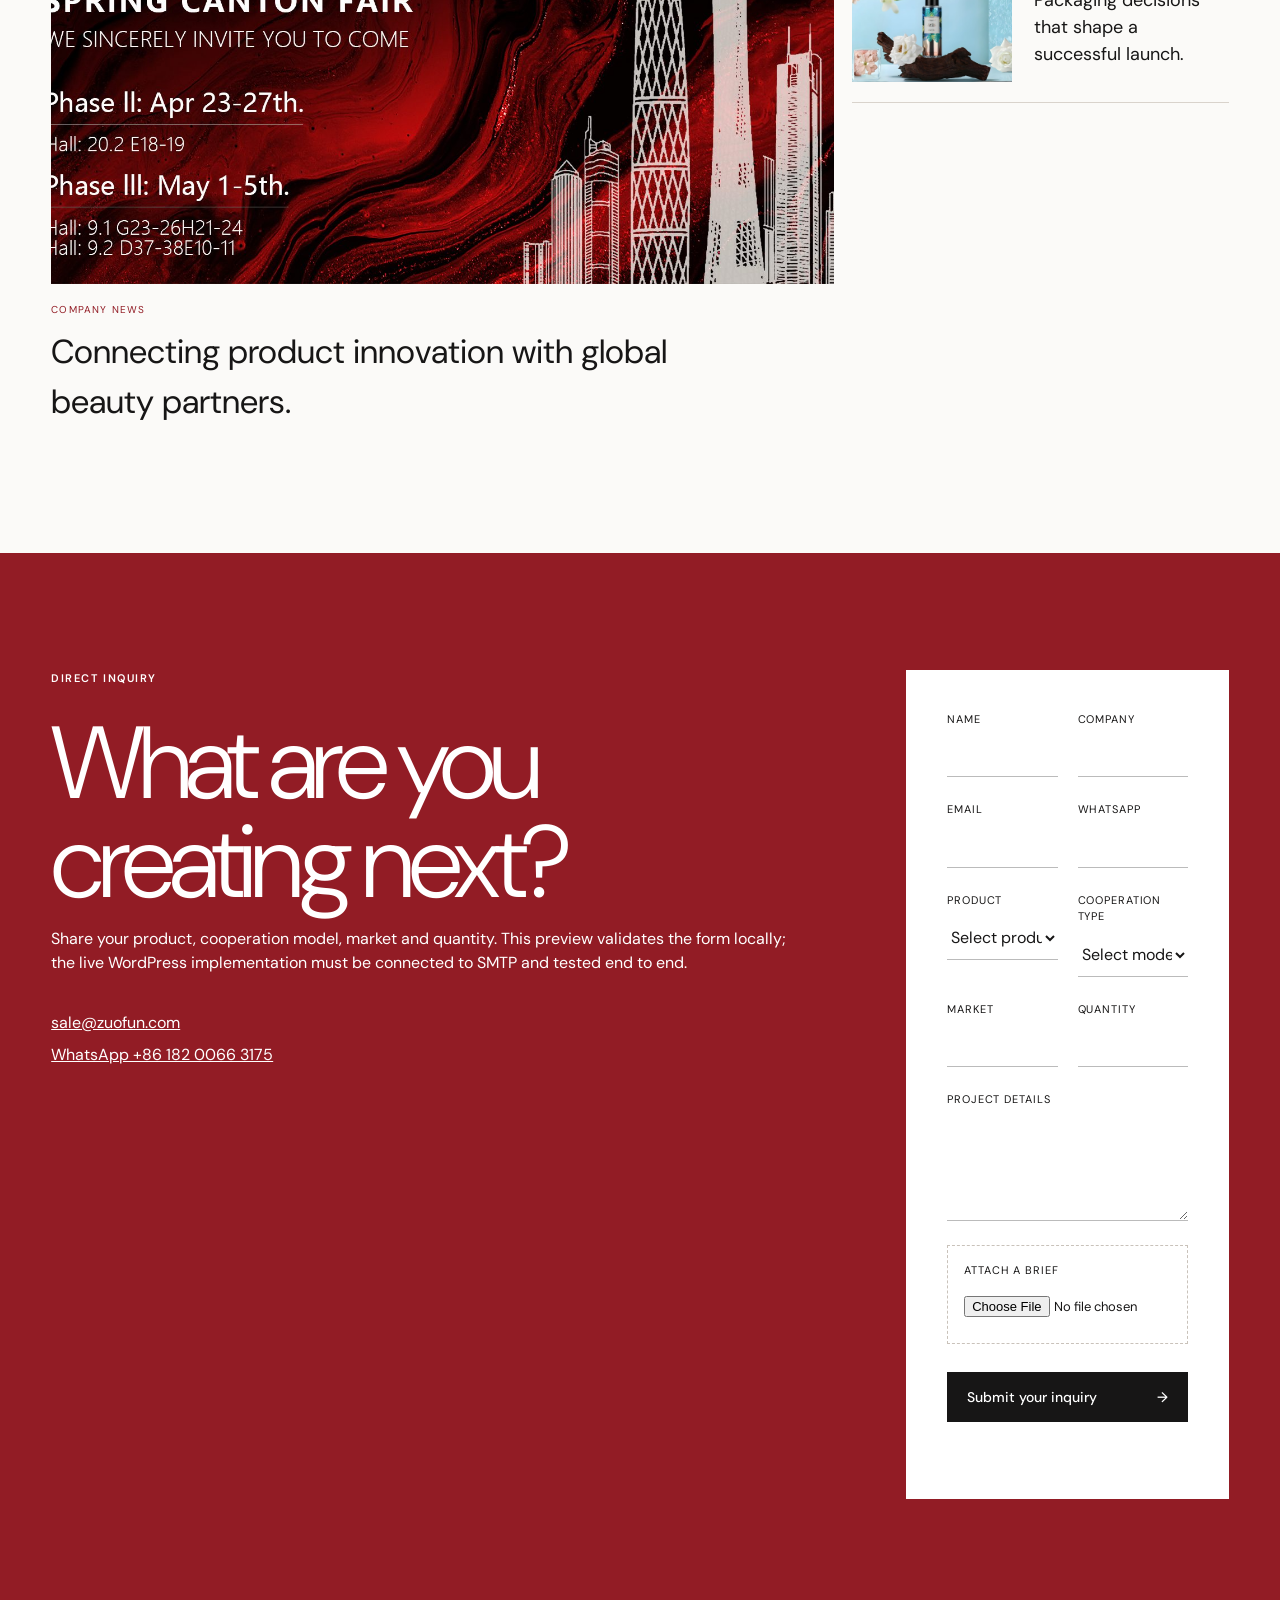
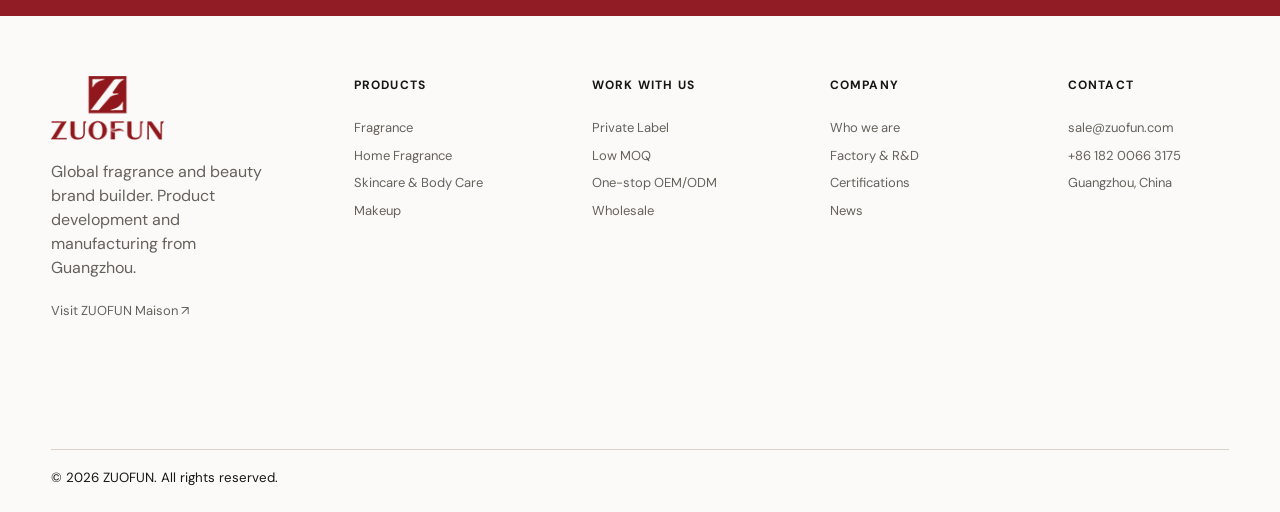
==== commit f98cdc17: "Refine header and hero presentation" ====
--- a/home-preview/index.html
+++ b/home-preview/index.html
@@ -24,13 +24,13 @@
   <main id="main">
     <section class="hero" id="hero">
       <div class="hero-copy reveal">
-        <p class="eyebrow">Fragrance &amp; beauty manufacturing</p>
-        <h1>Ideas, made<br />into beauty.</h1>
-        <p class="hero-lead">From fragrance formulation and packaging development to manufacturing and global delivery, ZUOFUN helps brands bring new products to market.</p>
+        <p class="eyebrow">Beauty manufacturing · OEM / ODM</p>
+        <h1>Beauty,<br />made possible.</h1>
+        <p class="hero-lead">Formula development, packaging and manufacturing brought together to help fragrance and beauty brands move from concept to market.</p>
         <div class="hero-actions"><a class="button primary" href="#services">Explore OEM/ODM <span>→</span></a><a class="button secondary" href="https://zuofunperfumes.com" target="_blank" rel="noopener">Visit our brand <span>↗</span></a></div>
       </div>
-      <figure class="hero-visual reveal"><img src="assets/images/hero-formulation.jpg" alt="Fragrance formulation in the ZUOFUN laboratory" /><figcaption><span>01</span> Formula development</figcaption></figure>
-      <div class="hero-proof"><span>Founded 1997</span><span>Guangzhou, China</span><span>Serving 100+ countries</span></div>
+      <figure class="hero-visual reveal"><img src="assets/images/hero-formulation.jpg" alt="Fragrance formulation in the ZUOFUN laboratory" /><figcaption><span>Fragrance / Skincare / Makeup</span> From formula to finished product</figcaption></figure>
+      <div class="hero-proof"><span>Founded in 1997</span><span>60,000m² production &amp; R&amp;D base</span><span>Serving 100+ countries</span></div>
     </section>
 
     <section class="solutions section" id="solutions">
--- a/home-preview/assets/css/style.css
+++ b/home-preview/assets/css/style.css
@@ -10,3 +10,14 @@
 .contact{align-items:start}.contact-copy{position:sticky;top:50px}.contact-direct{display:flex;flex-direction:column;gap:8px;margin-top:36px}.contact-direct a{color:#fff}.inquiry-form{background:#fff;color:var(--ink);padding:clamp(24px,3.2vw,46px)}.form-grid{display:grid;grid-template-columns:1fr 1fr;gap:24px 20px}.inquiry-form label{display:flex;flex-direction:column;gap:8px;font-size:11px;text-transform:uppercase;letter-spacing:.08em}.inquiry-form input,.inquiry-form select,.inquiry-form textarea{width:100%;border:0;border-bottom:1px solid #bbb;background:transparent;padding:10px 0;color:var(--ink);font:16px var(--sans);outline:none}.inquiry-form input:focus,.inquiry-form select:focus,.inquiry-form textarea:focus{border-color:var(--red)}.inquiry-form .full{grid-column:1/-1}.inquiry-form .file{border:1px dashed #c9c2ba;padding:16px}.inquiry-form .file input{border:0;font-size:13px}.form-submit{margin-top:28px;width:100%;border:0;background:var(--ink);color:#fff;padding:16px 20px;display:flex;justify-content:space-between;cursor:pointer;font:500 14px var(--sans)}.form-status{min-height:22px;margin:14px 0 0;font-size:13px;color:var(--red)}
 .site-footer{grid-template-columns:1.4fr repeat(4,1fr)}.site-footer .footer-brand{display:block}.footer-brand img{margin-bottom:20px}.footer-brand p{margin-bottom:18px}.site-footer h3{font-size:12px;text-transform:uppercase;letter-spacing:.1em;margin:0 0 16px}.site-footer a,.site-footer span{font-size:13px;text-decoration:none;color:var(--muted)}.site-footer a:hover{color:var(--red)}.site-footer small{grid-column:1/-1}
 @media(max-width:800px){.expertise,.markets,.certifications{grid-template-columns:1fr;gap:70px}.expertise-list article,.cert-list div{grid-template-columns:40px 1fr}.expertise-list p,.cert-list small{grid-column:2}.markets{display:flex;flex-direction:column-reverse}.news-heading{display:block}.news-heading .arrow-link{display:inline-block;margin-top:28px}.news-layout{grid-template-columns:1fr}.news-lead img{height:48vh}.news-secondary{margin-top:35px}.news-secondary a{grid-template-columns:120px 1fr}.form-grid{grid-template-columns:1fr}.inquiry-form .full{grid-column:1}.contact-copy{position:static}.site-footer{grid-template-columns:1fr 1fr}.site-footer .footer-brand{grid-column:1/-1}.site-footer small{grid-column:1/-1}.hero-proof{flex-wrap:wrap}.hero-actions .button{min-width:210px;justify-content:space-between}}
+
+/* Header + hero refinement */
+.site-header{position:sticky;top:0;background:rgba(255,255,255,.96);backdrop-filter:blur(16px);color:var(--ink);border-bottom:1px solid rgba(30,25,22,.08)}
+.brand img{filter:none}.header-cta{background:var(--red);border-color:var(--red);color:#fff}.header-cta:hover{background:var(--red-dark)}
+.hero{min-height:calc(100vh - 88px);background:#f4eee7;color:var(--ink);grid-template-columns:44% 56%;overflow:hidden}
+.hero-copy{padding-top:clamp(90px,13vh,150px);padding-bottom:120px;position:relative;z-index:2}
+.hero-copy::after{content:"ZUOFUN";position:absolute;left:var(--pad);bottom:105px;font-size:11px;letter-spacing:.18em;color:var(--red)}
+.hero h1{font-size:clamp(64px,6.8vw,108px);text-transform:none}.hero .eyebrow{color:var(--red)}
+.hero-lead{color:var(--muted);max-width:540px}.hero-actions{margin-top:42px}.hero-actions .button.primary{background:var(--red);color:#fff}.hero-actions .button.primary:hover{background:var(--red-dark)}.hero-actions .button.secondary{border-color:#a69d94;color:var(--ink)}.hero-actions .button.secondary:hover{border-color:var(--ink)}
+.hero-visual{min-height:calc(100vh - 88px);margin:18px 18px 18px 0}.hero-visual::after{background:linear-gradient(90deg,rgba(99,57,41,.13),transparent 32%)}.hero-visual figcaption{left:28px;right:28px;bottom:22px;display:flex;justify-content:space-between;color:#fff;text-shadow:0 1px 12px rgba(0,0,0,.45)}.hero-visual figcaption span{margin:0}.hero-proof{right:calc(56% + 28px);bottom:32px;border-top-color:#cfc4b9;color:var(--muted)}
+@media(max-width:800px){.site-header{height:76px}.menu-toggle{color:var(--ink)}.hero{min-height:auto;grid-template-columns:1fr}.hero-copy{min-height:72vh;padding-top:100px;padding-bottom:120px}.hero-copy::after{bottom:82px}.hero h1{font-size:clamp(58px,17vw,78px)}.hero-visual{min-height:58vh;margin:0}.hero-proof{position:static;background:#f4eee7;color:var(--muted);border-top:1px solid #cfc4b9}.hero-actions{flex-direction:row;flex-wrap:wrap}.hero-actions .button{min-width:0}.hero-visual figcaption{font-size:9px}}
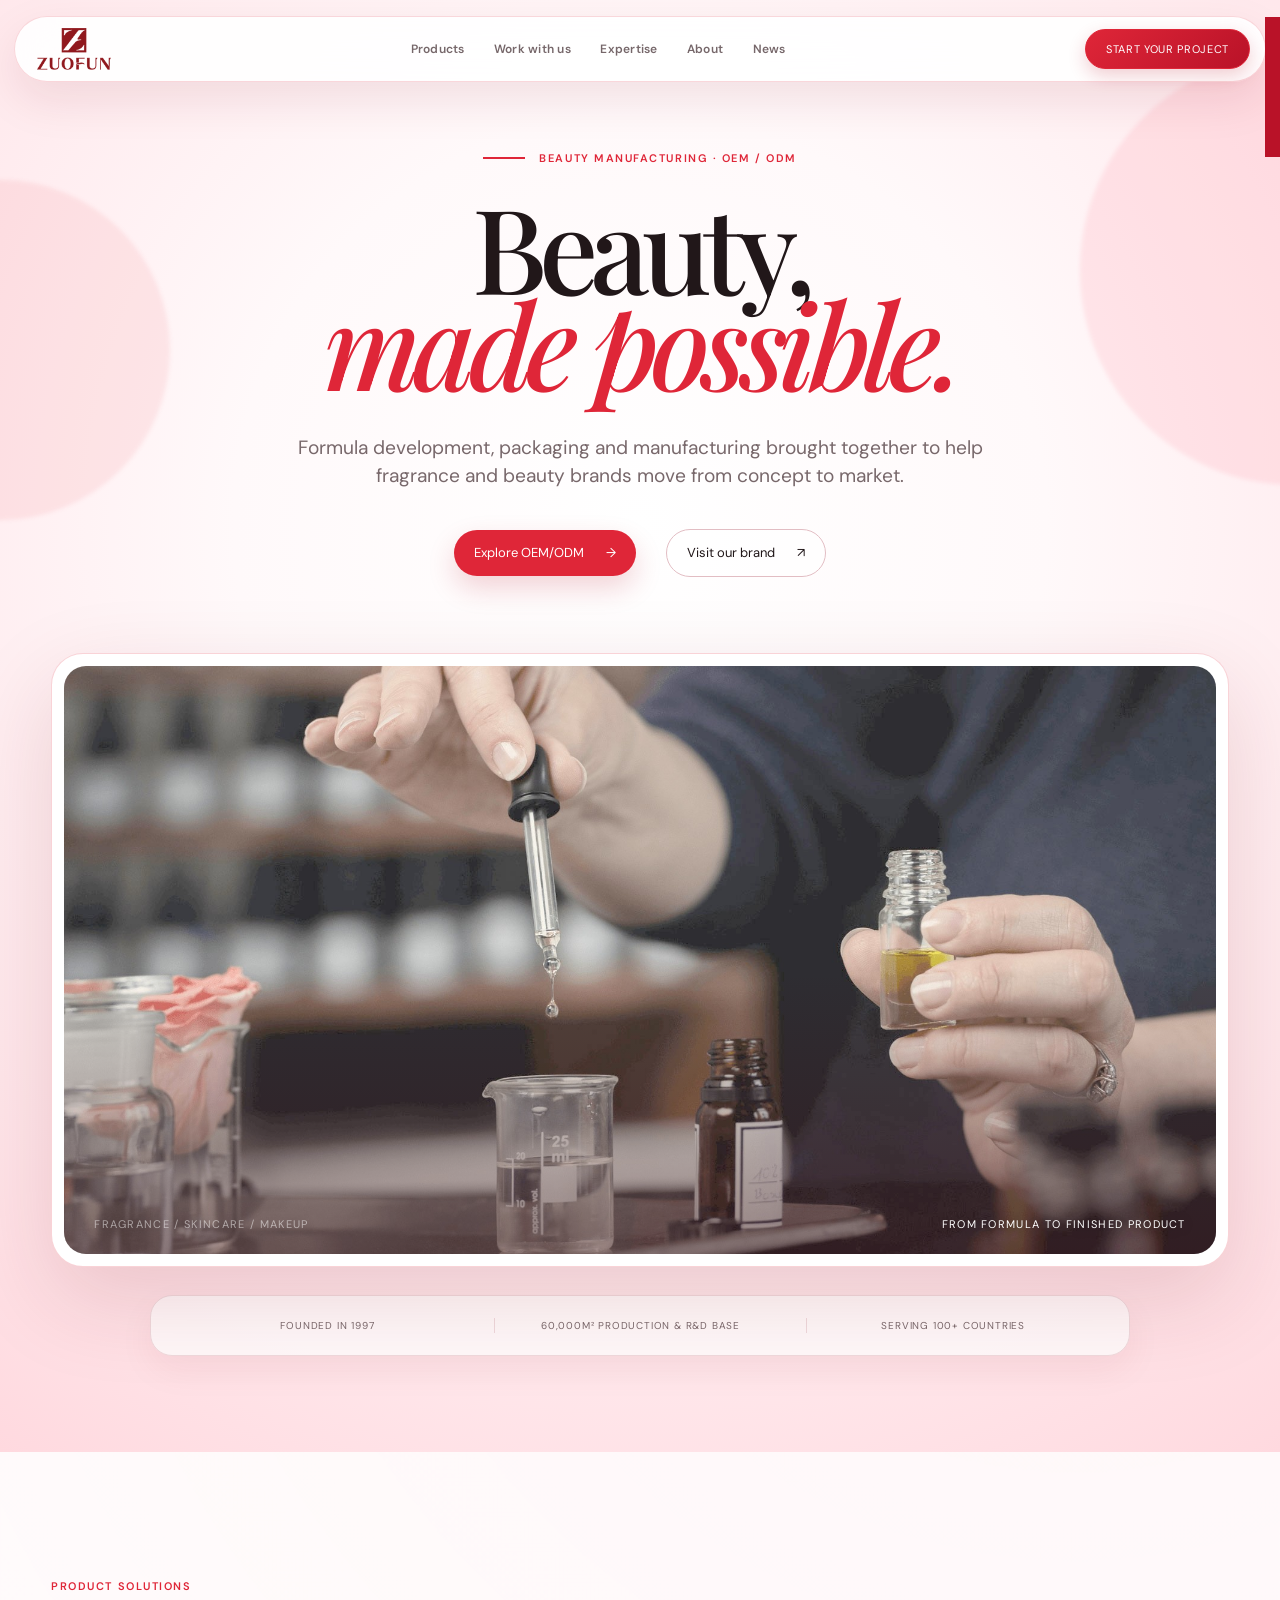
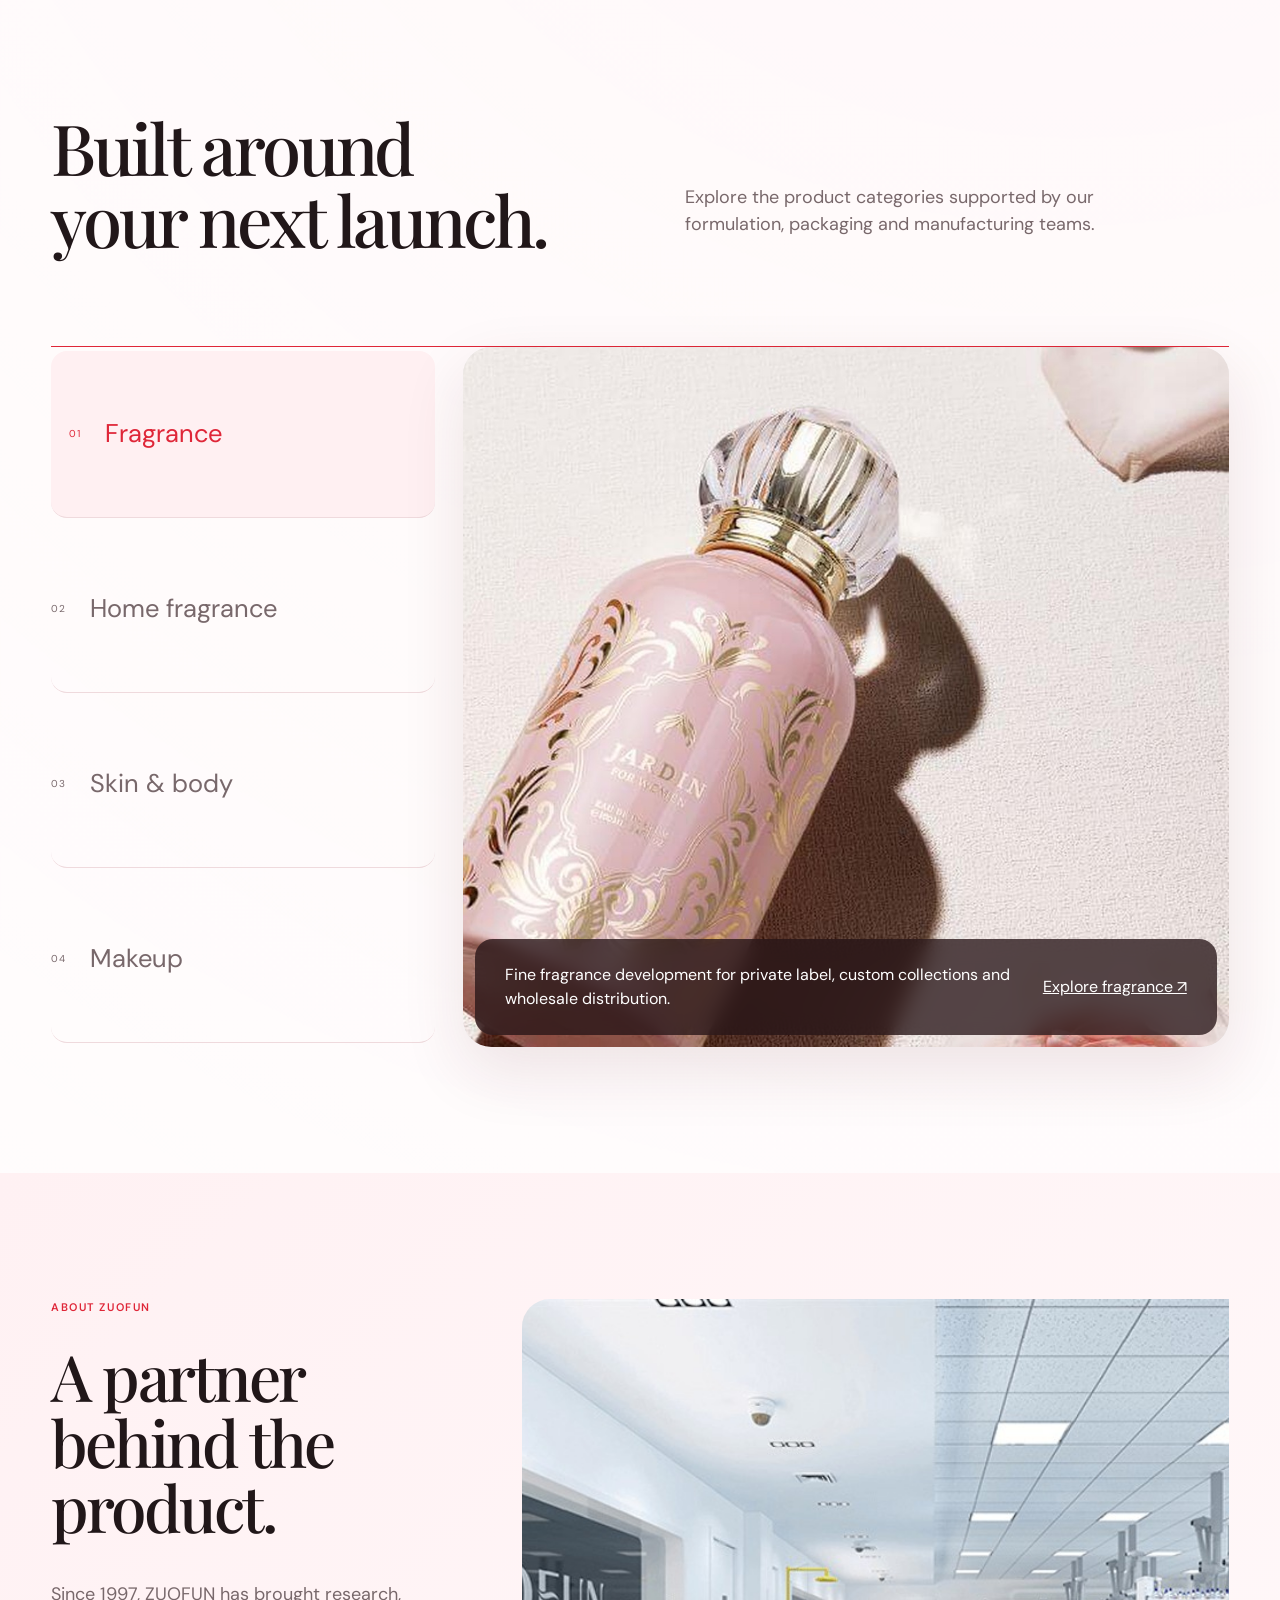
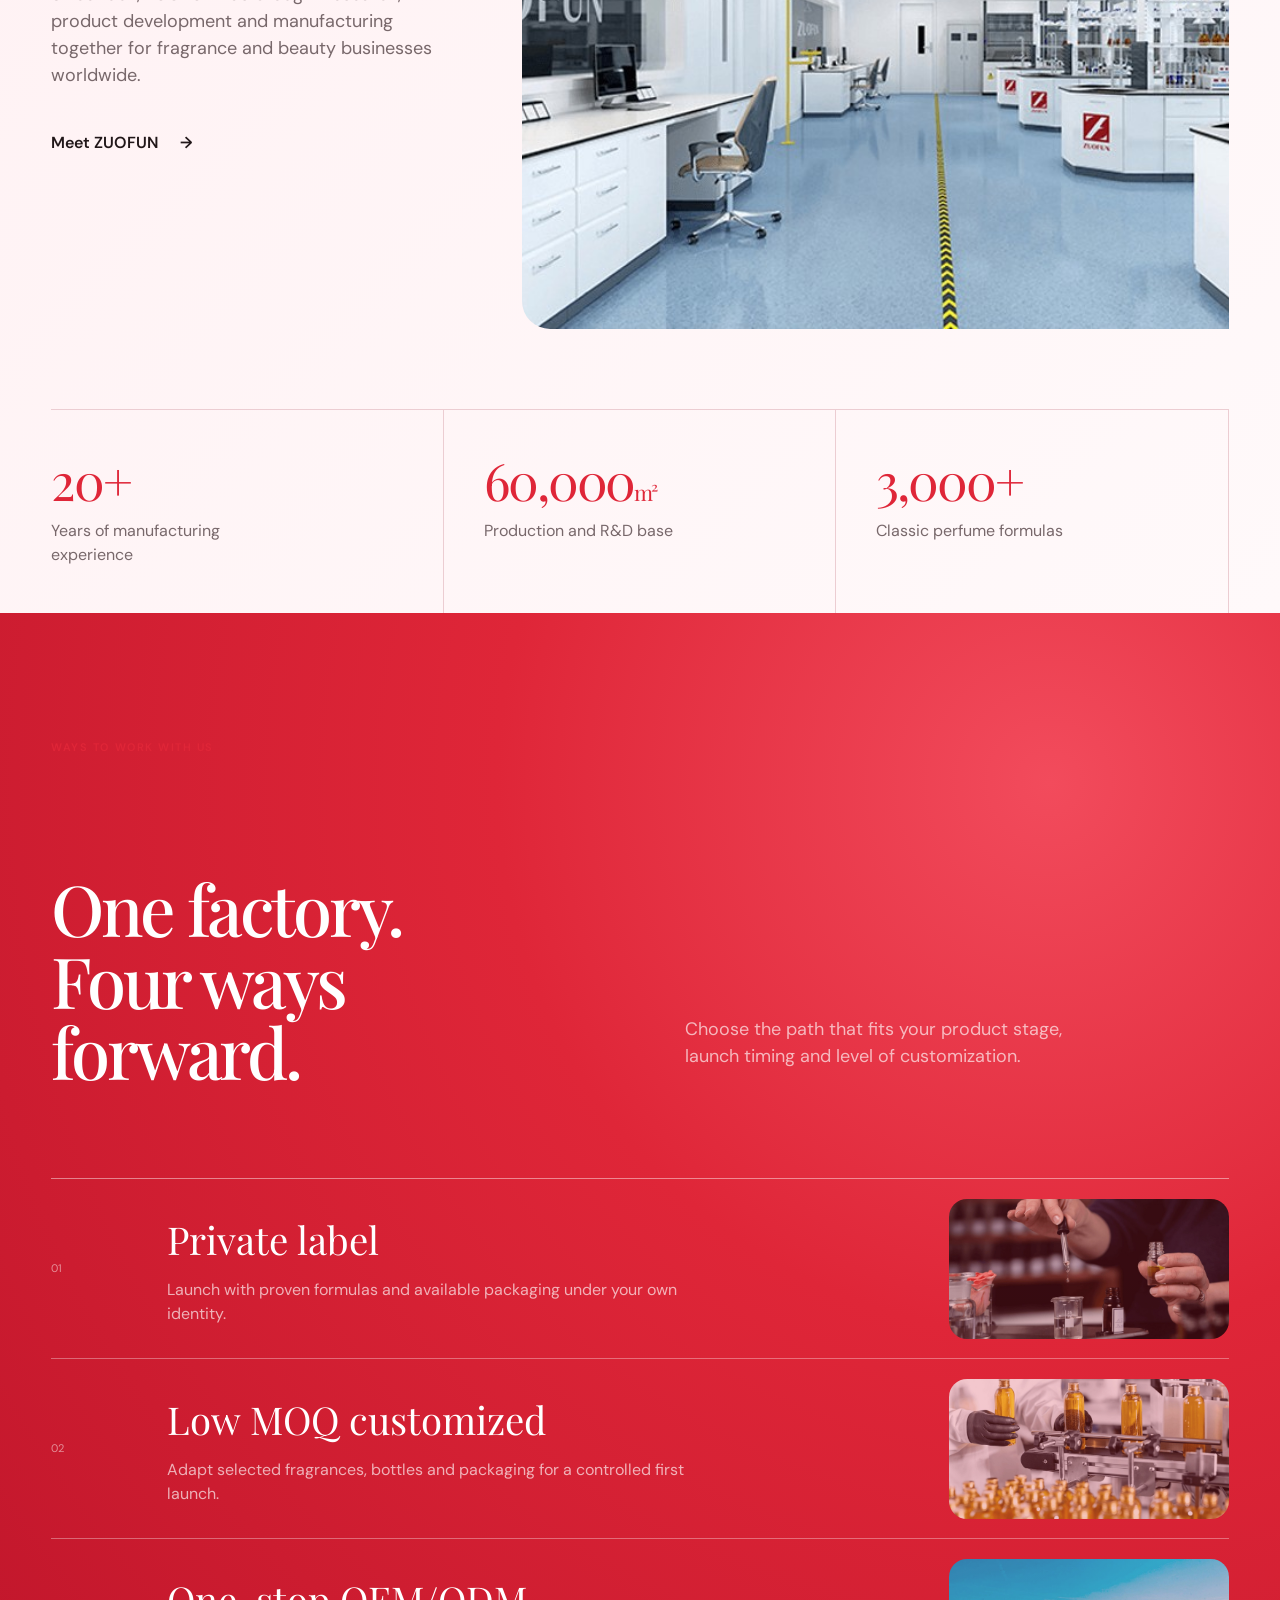
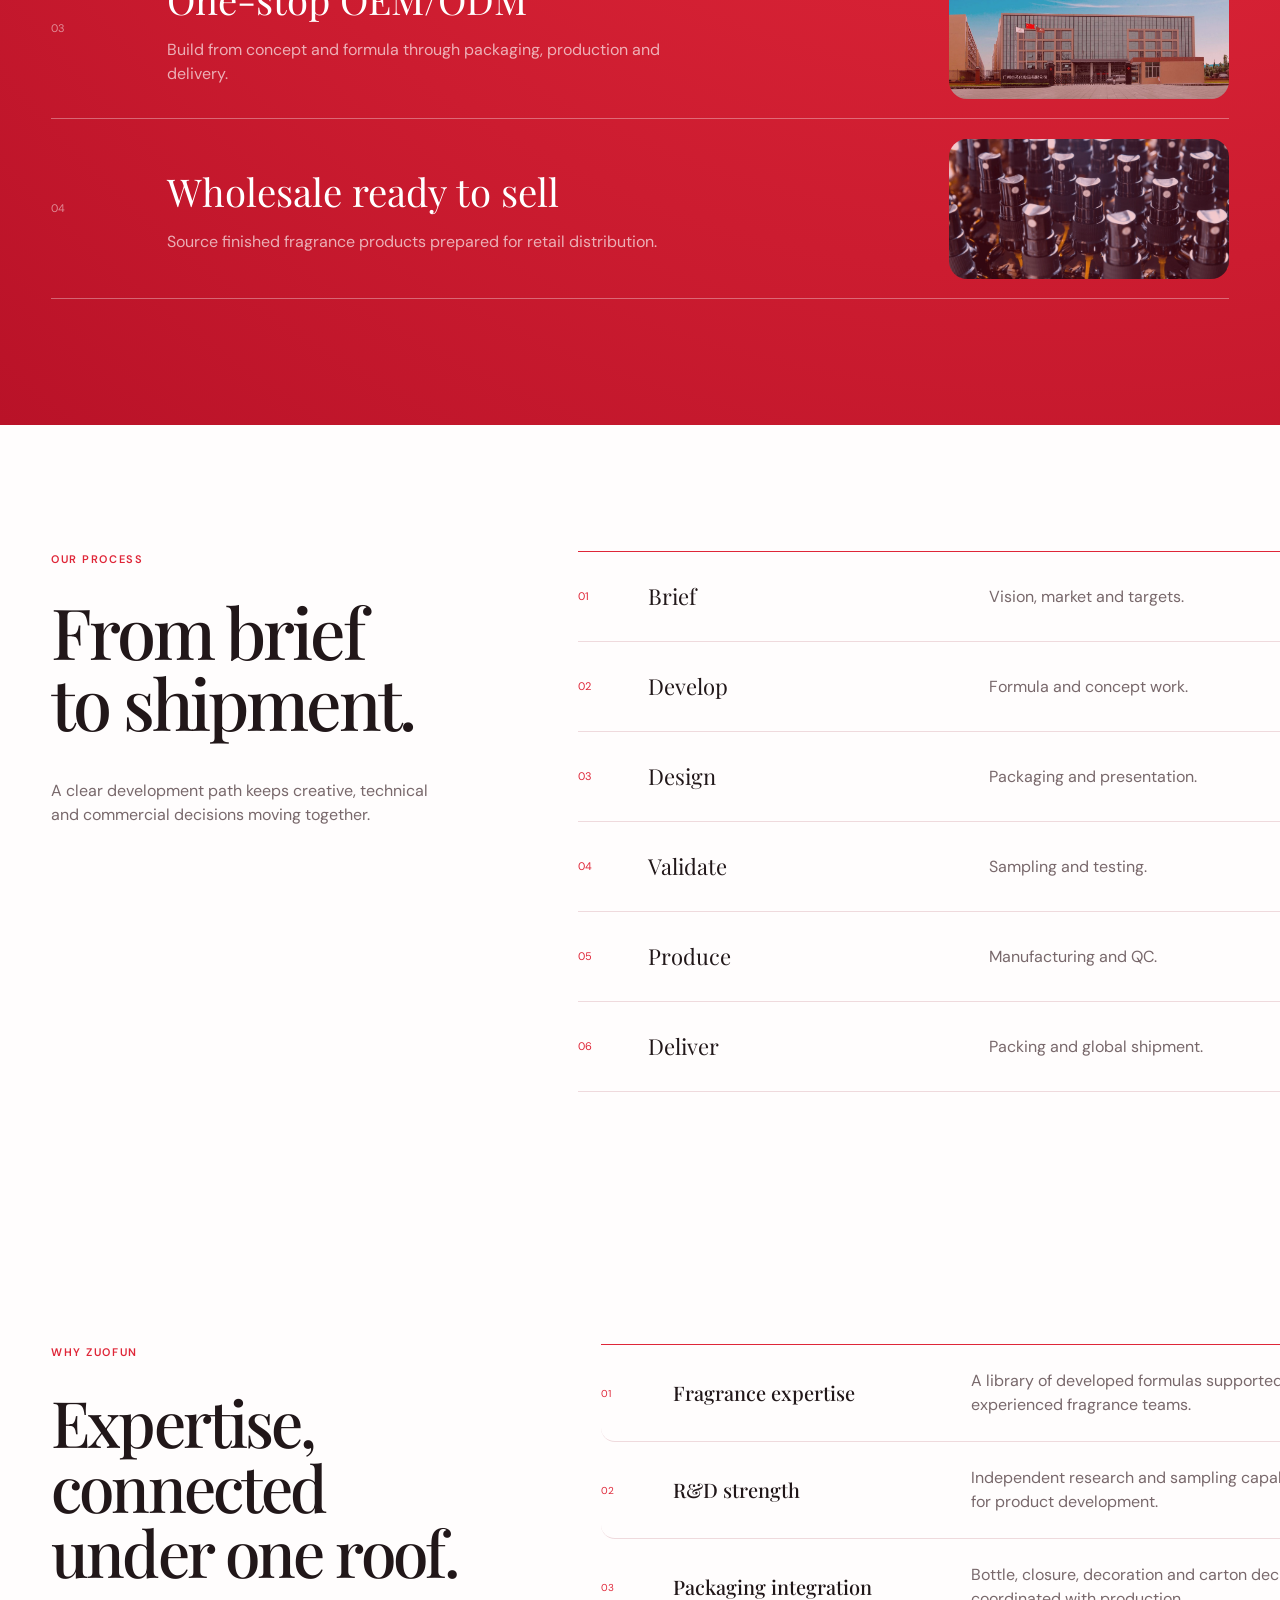
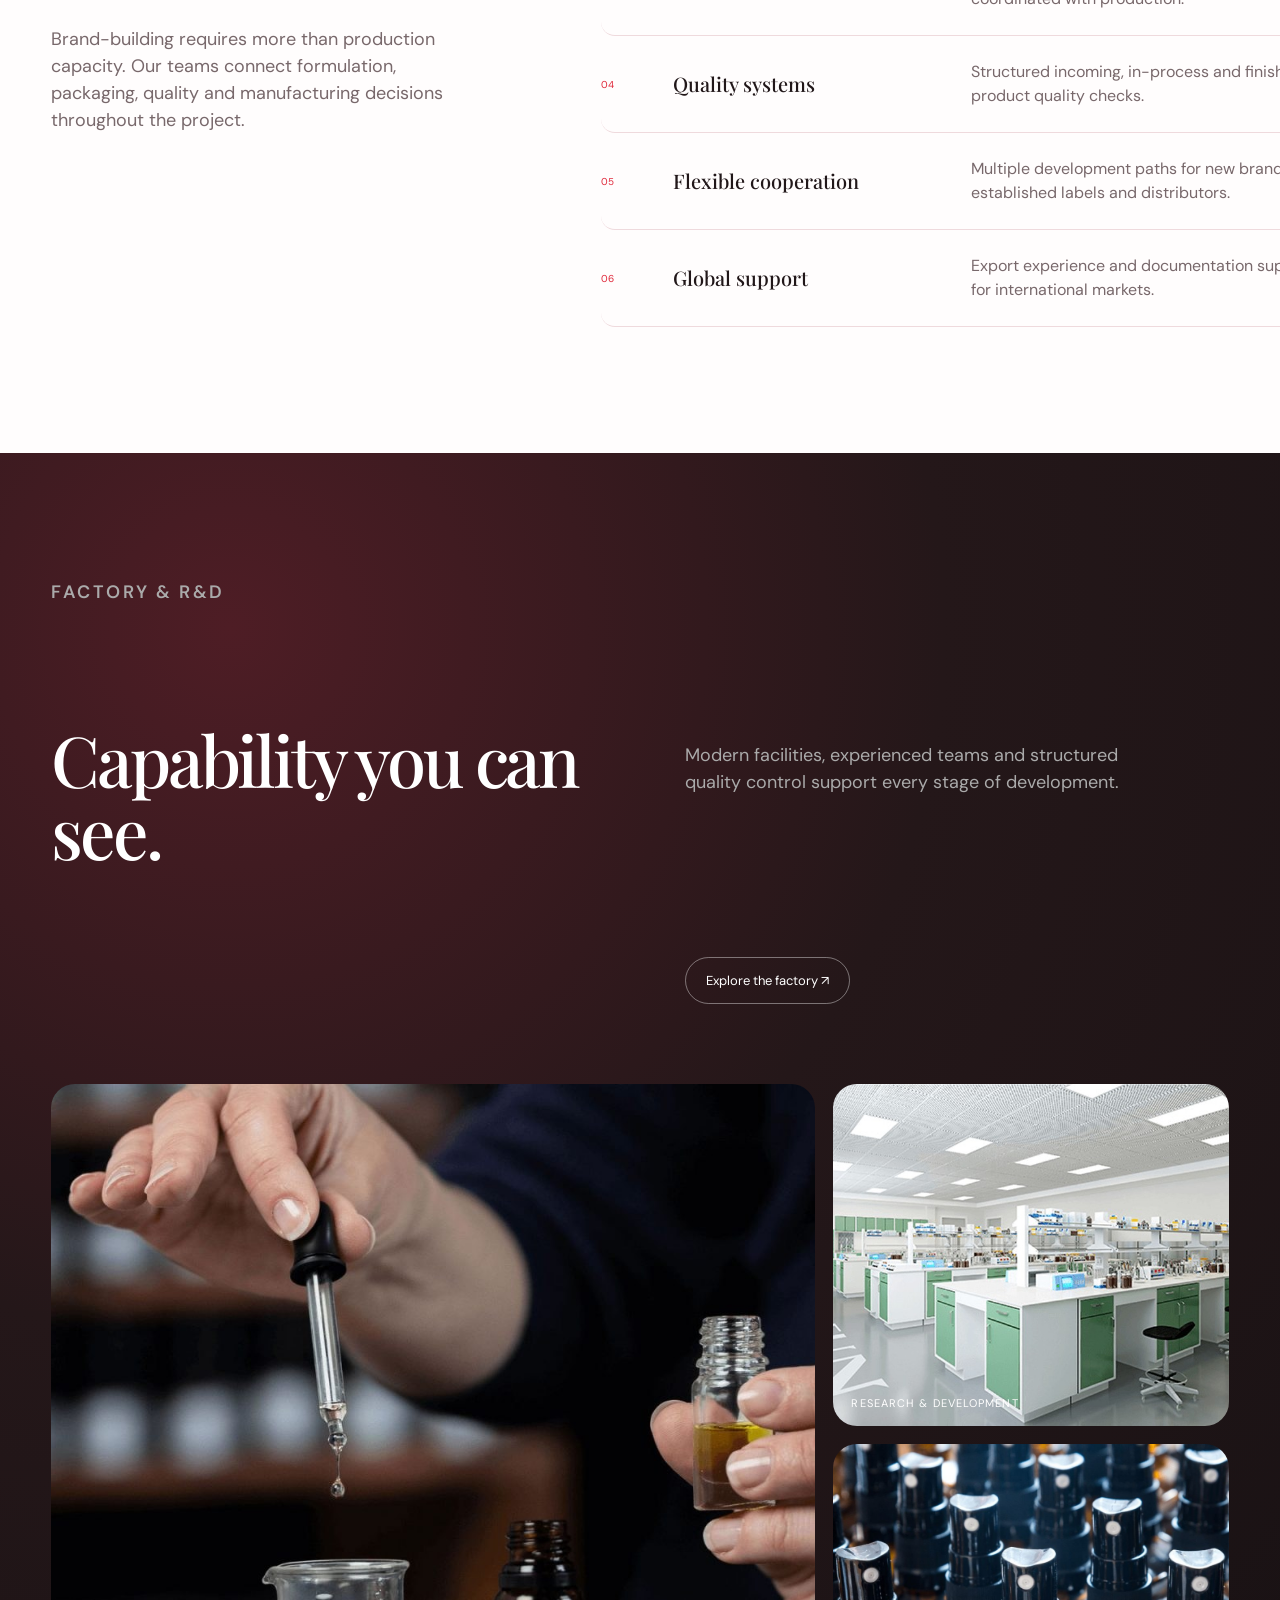
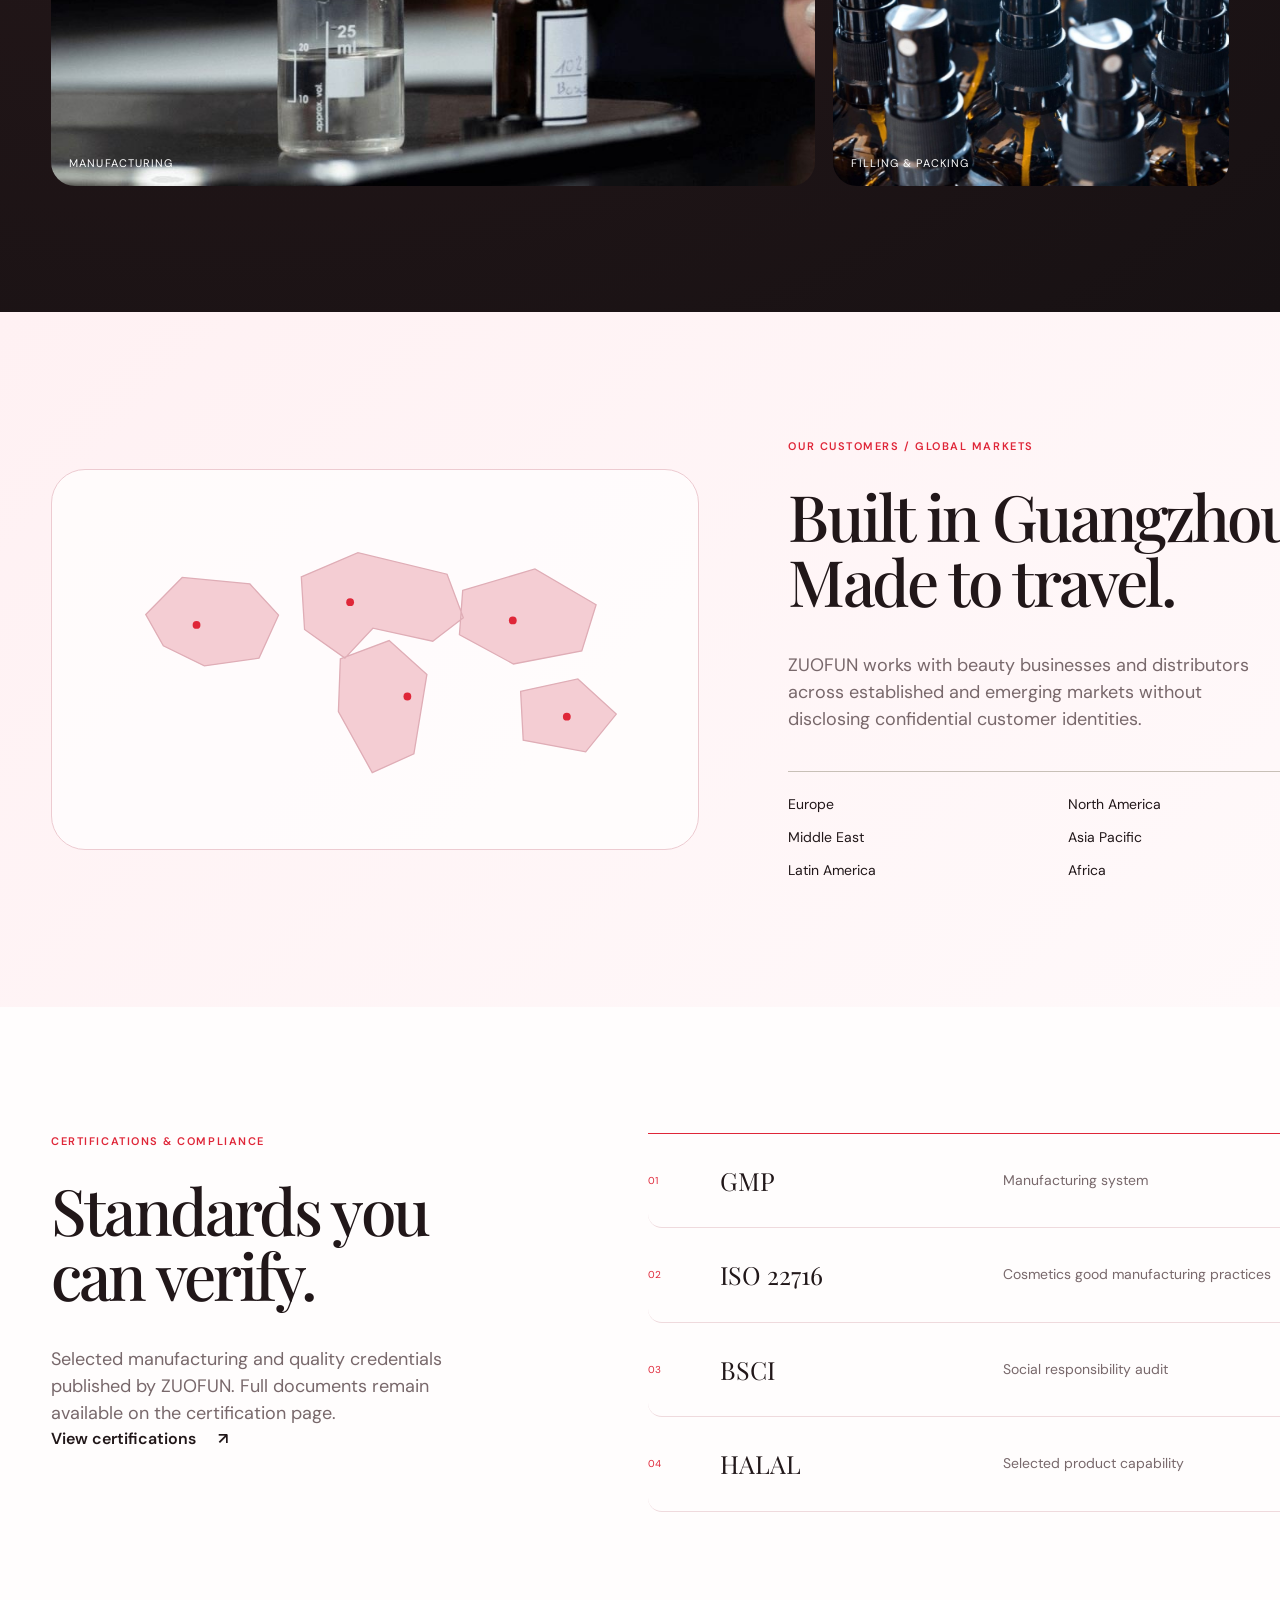
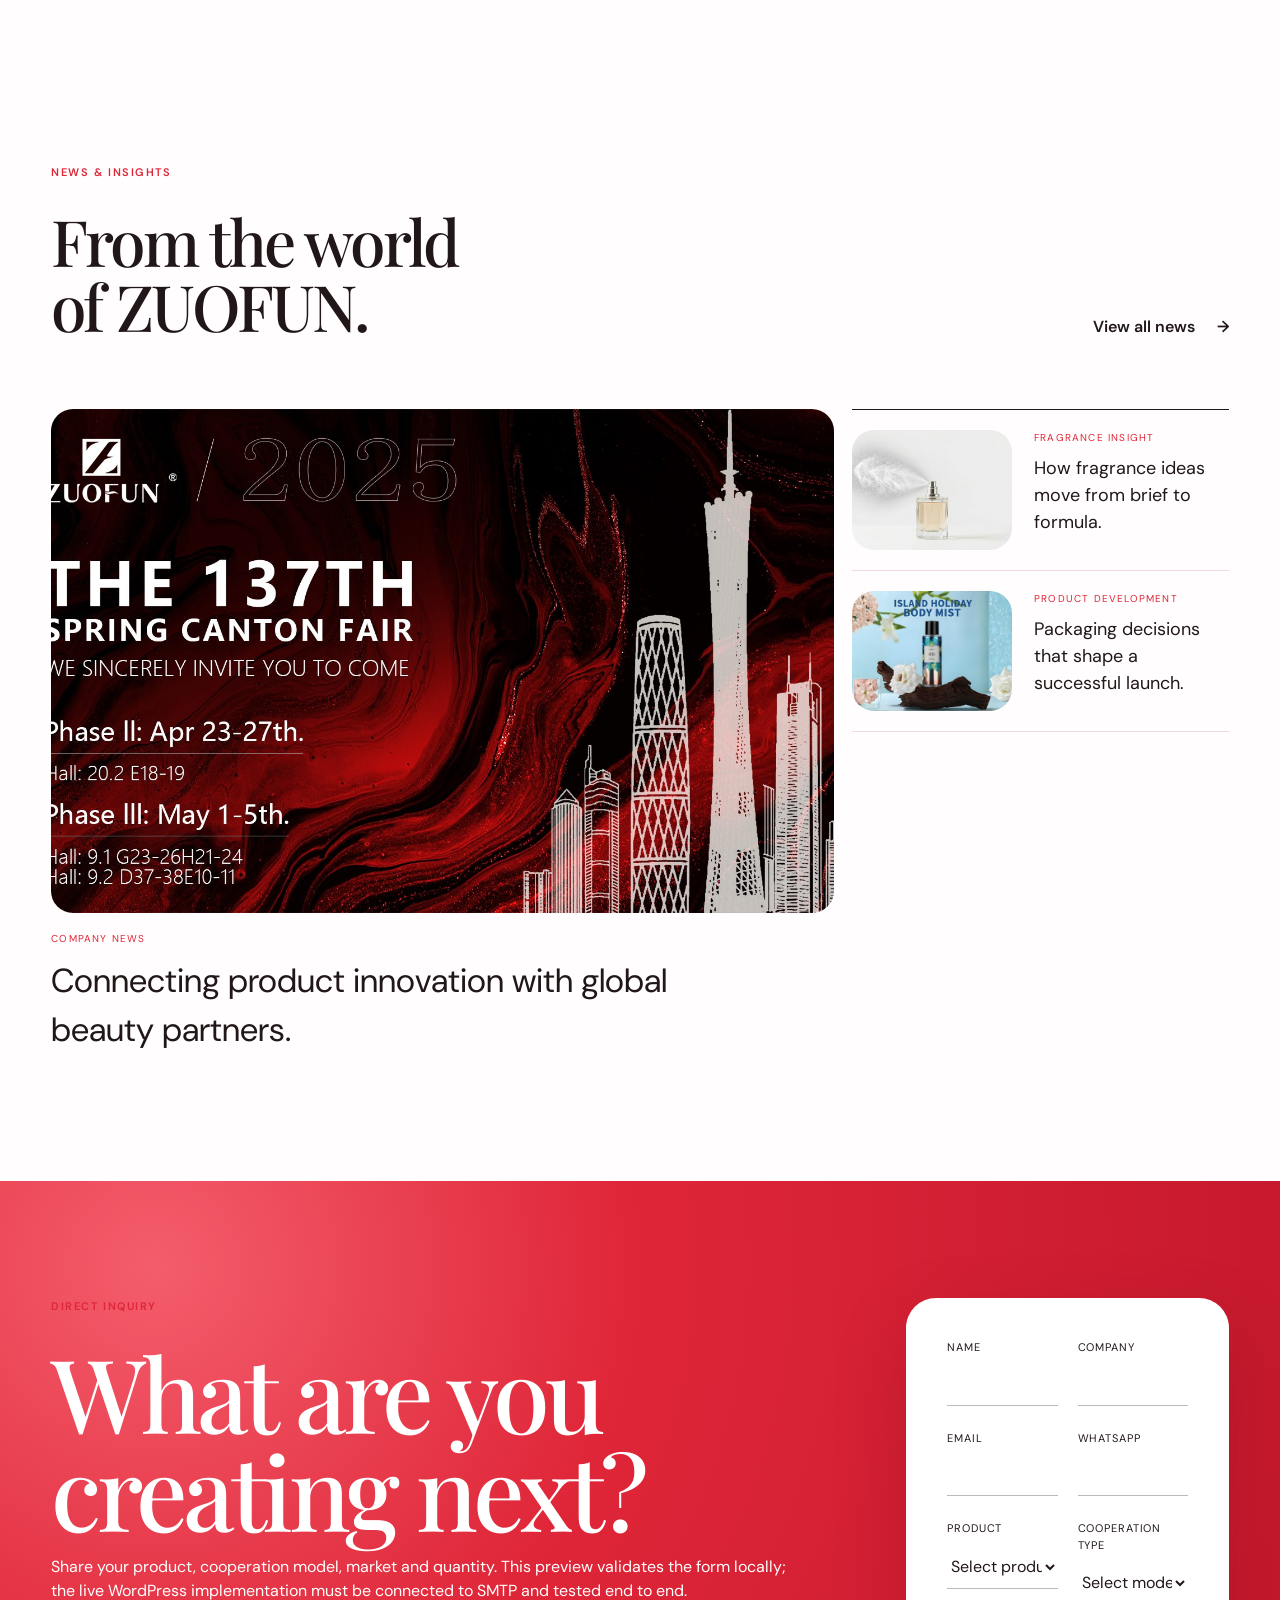
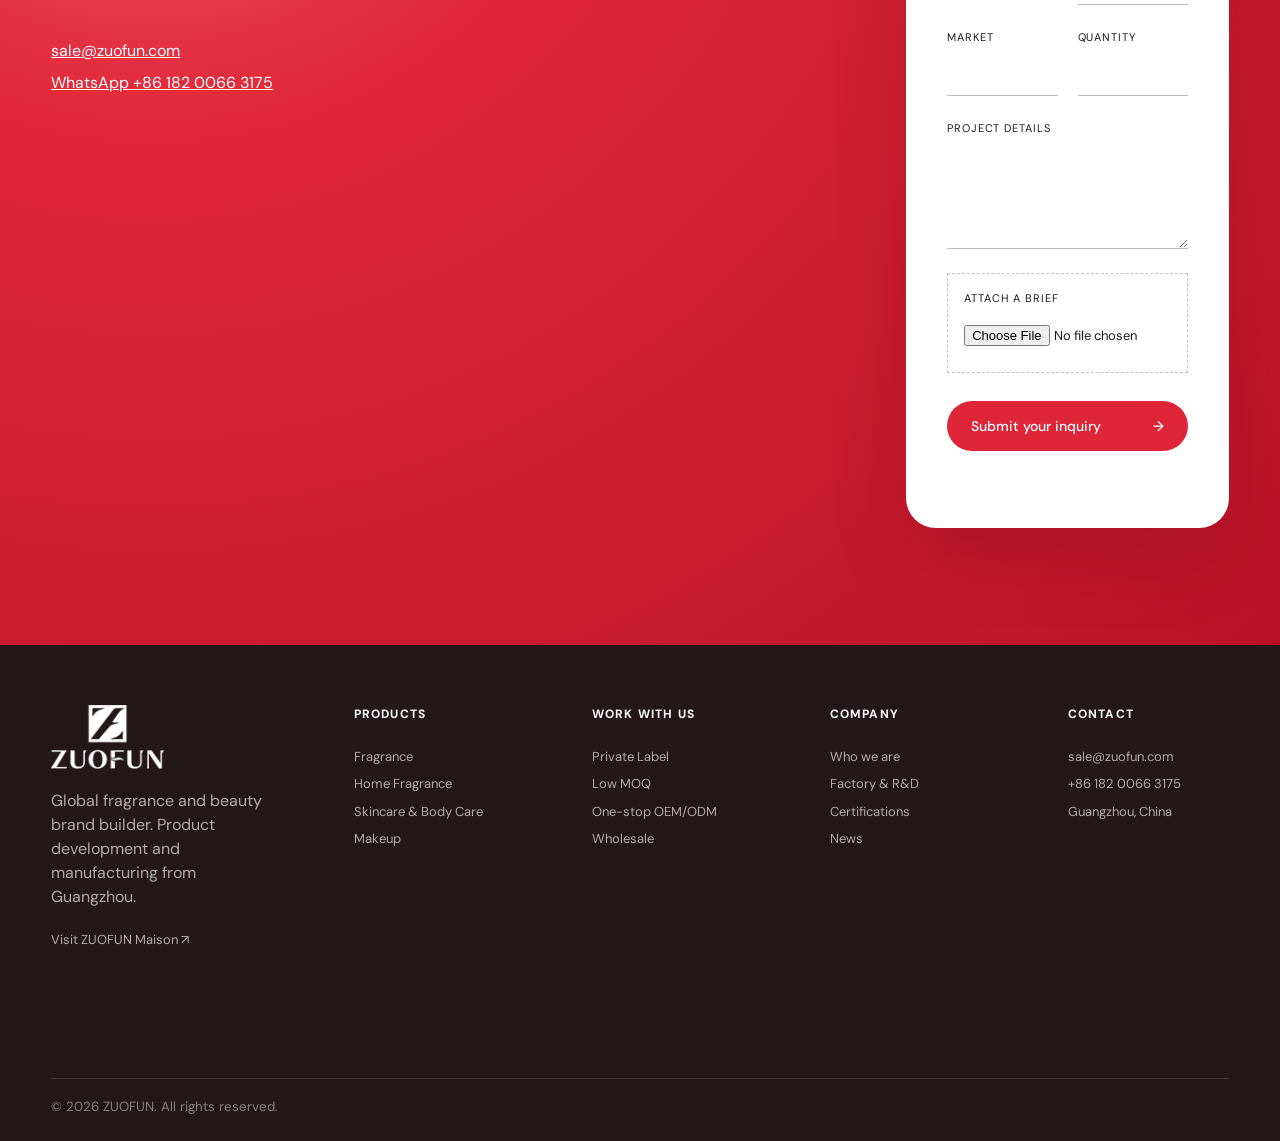
==== commit d11bfeda: "Align homepage preview with red editorial plan" ====
--- a/home-preview/index.html
+++ b/home-preview/index.html
@@ -7,8 +7,8 @@
   <meta name="description" content="Fragrance and beauty OEM/ODM manufacturing, from formulation and packaging to production and global delivery." />
   <link rel="preconnect" href="https://fonts.googleapis.com" />
   <link rel="preconnect" href="https://fonts.gstatic.com" crossorigin />
-  <link href="https://fonts.googleapis.com/css2?family=DM+Sans:wght@300;400;500;600&display=swap" rel="stylesheet" />
-  <link rel="stylesheet" href="assets/css/style.css?v=zuofun-studio-3" />
+  <link href="https://fonts.googleapis.com/css2?family=DM+Sans:wght@300;400;500;600&family=Playfair+Display:ital,wght@0,500;1,500&display=swap" rel="stylesheet" />
+  <link rel="stylesheet" href="assets/css/style.css?v=zuofun-red-editorial-1" />
 </head>
 <body>
   <a class="skip-link" href="#main">Skip to content</a>
@@ -25,7 +25,7 @@
     <section class="hero" id="hero">
       <div class="hero-copy reveal">
         <p class="eyebrow">Beauty manufacturing · OEM / ODM</p>
-        <h1>Beauty,<br />made possible.</h1>
+        <h1>Beauty,<br /><span class="hero-accent">made possible.</span></h1>
         <p class="hero-lead">Formula development, packaging and manufacturing brought together to help fragrance and beauty brands move from concept to market.</p>
         <div class="hero-actions"><a class="button primary" href="#services">Explore OEM/ODM <span>→</span></a><a class="button secondary" href="https://zuofunperfumes.com" target="_blank" rel="noopener">Visit our brand <span>↗</span></a></div>
       </div>
@@ -114,6 +114,6 @@
   </main>
 
   <footer class="site-footer"><div class="footer-brand"><img src="assets/images/logo-zuofun.png" alt="ZUOFUN" /><p>Global fragrance and beauty brand builder. Product development and manufacturing from Guangzhou.</p><a href="https://zuofunperfumes.com" target="_blank" rel="noopener">Visit ZUOFUN Maison ↗</a></div><div><h3>Products</h3><a href="https://www.zuofun.com/perfume2/">Fragrance</a><a href="https://www.zuofun.com/aromatherapy2/">Home Fragrance</a><a href="https://www.zuofun.com/skincares/">Skincare &amp; Body Care</a><a href="https://www.zuofun.com/makeups/">Makeup</a></div><div><h3>Work with us</h3><a href="#services">Private Label</a><a href="#services">Low MOQ</a><a href="#services">One-stop OEM/ODM</a><a href="#services">Wholesale</a></div><div><h3>Company</h3><a href="https://www.zuofun.com/about/">Who we are</a><a href="#factory">Factory &amp; R&amp;D</a><a href="#certifications">Certifications</a><a href="#news">News</a></div><div><h3>Contact</h3><a href="mailto:sale@zuofun.com">sale@zuofun.com</a><a href="https://wa.me/8618200663175">+86 182 0066 3175</a><span>Guangzhou, China</span></div><small>© 2026 ZUOFUN. All rights reserved.</small></footer>
-  <script src="assets/js/main.js?v=zuofun-studio-3"></script>
+  <script src="assets/js/main.js?v=zuofun-red-editorial-1"></script>
 </body>
 </html>
--- a/home-preview/assets/css/style.css
+++ b/home-preview/assets/css/style.css
@@ -21,3 +21,33 @@
 .hero-lead{color:var(--muted);max-width:540px}.hero-actions{margin-top:42px}.hero-actions .button.primary{background:var(--red);color:#fff}.hero-actions .button.primary:hover{background:var(--red-dark)}.hero-actions .button.secondary{border-color:#a69d94;color:var(--ink)}.hero-actions .button.secondary:hover{border-color:var(--ink)}
 .hero-visual{min-height:calc(100vh - 88px);margin:18px 18px 18px 0}.hero-visual::after{background:linear-gradient(90deg,rgba(99,57,41,.13),transparent 32%)}.hero-visual figcaption{left:28px;right:28px;bottom:22px;display:flex;justify-content:space-between;color:#fff;text-shadow:0 1px 12px rgba(0,0,0,.45)}.hero-visual figcaption span{margin:0}.hero-proof{right:calc(56% + 28px);bottom:32px;border-top-color:#cfc4b9;color:var(--muted)}
 @media(max-width:800px){.site-header{height:76px}.menu-toggle{color:var(--ink)}.hero{min-height:auto;grid-template-columns:1fr}.hero-copy{min-height:72vh;padding-top:100px;padding-bottom:120px}.hero-copy::after{bottom:82px}.hero h1{font-size:clamp(58px,17vw,78px)}.hero-visual{min-height:58vh;margin:0}.hero-proof{position:static;background:#f4eee7;color:var(--muted);border-top:1px solid #cfc4b9}.hero-actions{flex-direction:row;flex-wrap:wrap}.hero-actions .button{min-width:0}.hero-visual figcaption{font-size:9px}}
+
+/* Red editorial direction — aligned with the approved structure-plan page */
+:root{--red:#df2638;--red-dark:#b91228;--ink:#211719;--muted:#78686b;--cream:#fff0f2;--paper:#fffafa;--line:#efdadd;--serif:"Playfair Display",Georgia,"Times New Roman",serif}
+body{background:var(--paper);background-image:radial-gradient(circle at 84% 8%,rgba(255,95,118,.12),transparent 24%);}
+.site-header{position:fixed;top:16px;left:50%;right:auto;width:min(1260px,calc(100% - 28px));height:66px;padding:0 15px 0 22px;transform:translateX(-50%);border:1px solid rgba(223,38,56,.18);border-radius:999px;background:rgba(255,255,255,.91);box-shadow:0 18px 46px rgba(123,23,37,.10);backdrop-filter:blur(18px);transition:height .3s,box-shadow .3s,background .3s}
+.site-header.is-scrolled{height:58px;background:rgba(255,255,255,.97);box-shadow:0 12px 34px rgba(123,23,37,.14)}
+.brand img{height:42px}.desktop-nav{gap:clamp(18px,2.3vw,34px)}.desktop-nav a{font-size:12px;font-weight:600;color:#76676a;letter-spacing:.02em}.desktop-nav a:hover{color:var(--red);opacity:1}
+.header-cta{padding:11px 20px;background:linear-gradient(135deg,var(--red),var(--red-dark));box-shadow:0 7px 18px rgba(185,18,40,.2)}
+
+.hero{display:block;min-height:auto;padding:150px var(--pad) 96px;color:var(--ink);text-align:center;background:radial-gradient(circle at 50% 36%,#fff 0,#fff9fa 36%,#ffe7eb 75%,#ffd9df 100%);overflow:hidden}
+.hero::before,.hero::after{content:"";position:absolute;border-radius:50%;pointer-events:none;filter:blur(2px)}
+.hero::before{width:340px;height:340px;left:-170px;top:180px;background:rgba(223,38,56,.08)}.hero::after{width:430px;height:430px;right:-230px;top:55px;background:rgba(255,112,135,.13)}
+.hero-copy{padding:0;display:block;position:relative;z-index:2}.hero-copy::after{display:none}.hero .eyebrow{display:flex;align-items:center;justify-content:center;gap:14px;margin-bottom:32px;color:var(--red)}.hero .eyebrow::before{content:"";width:42px;height:2px;background:currentColor}
+.hero h1{font-family:var(--serif);font-size:clamp(72px,9.2vw,148px);font-weight:500;line-height:.82;letter-spacing:-.065em}.hero-accent{color:var(--red);font-style:italic}
+.hero-lead{margin:42px auto 0;max-width:760px;color:var(--muted);font-size:clamp(17px,1.5vw,22px)}.hero-actions{justify-content:center;margin-top:38px}.button{transition:transform .25s,box-shadow .25s,background .25s}.button:hover{transform:translateY(-2px)}.hero-actions .button.primary{box-shadow:0 12px 28px rgba(185,18,40,.18)}.hero-actions .button.secondary{border-color:#e2bdc3;background:rgba(255,255,255,.66)}
+.hero-visual{min-height:0;height:min(48vw,640px);max-width:1180px;margin:76px auto 0;border:1px solid rgba(223,38,56,.2);border-radius:32px;box-shadow:0 32px 90px rgba(130,22,39,.16);background:#fff;padding:12px;overflow:hidden}.hero-visual img{border-radius:22px}.hero-visual::after{inset:12px;border-radius:22px;background:linear-gradient(0deg,rgba(53,12,18,.47),transparent 48%)}.hero-visual figcaption{left:42px;right:42px;bottom:34px;text-align:left}
+.hero-proof{position:static;max-width:980px;margin:28px auto 0;padding:22px 30px;display:grid;grid-template-columns:repeat(3,1fr);gap:20px;border:1px solid var(--line);border-radius:22px;background:rgba(255,255,255,.76);color:var(--muted);box-shadow:0 14px 36px rgba(130,22,39,.06)}.hero-proof span+span{border-left:1px solid var(--line)}
+
+.section{position:relative}.section h2,.contact h2{font-family:var(--serif);font-weight:500;letter-spacing:-.045em}.section-intro h2,.about h2,.process-heading h2,.expertise-heading h2,.factory-heading h2,.markets-copy h2,.cert-heading h2,.news-heading h2{line-height:1.02}.eyebrow{color:var(--red)}
+.solutions,.process,.expertise,.certifications,.news{background:rgba(255,255,255,.72)}
+.solution-panel,.expertise-list,.cert-list,.process-list{border-top-color:var(--red)}.solution-tabs{padding-right:28px}.solution-tab{border-color:var(--line);border-radius:16px;margin:4px 0}.solution-tab:hover,.solution-tab.is-active{background:var(--cream)}.solution-stage{border-radius:28px;box-shadow:0 24px 64px rgba(89,27,36,.11)}.solution-caption{margin:12px;border-radius:18px;background:rgba(38,20,23,.77)}
+.about,.markets{background:linear-gradient(135deg,#fff1f3,#fff9fa)}.about-image{border-radius:28px 0 0 28px;overflow:hidden}.facts{border-color:#eccdd2}.facts div{border-color:#eccdd2}.facts strong{font-family:var(--serif);color:var(--red)}
+.services{background:radial-gradient(circle at 82% 12%,#f24b5c 0,var(--red) 34%,var(--red-dark) 100%)}.service-list{border-color:rgba(255,255,255,.45)}.service-item{border-color:rgba(255,255,255,.34);transition:padding .3s,background .3s}.service-item:hover{padding-left:18px;padding-right:18px;background:rgba(255,255,255,.08)}.service-item h3{font-family:var(--serif)}.service-item img{border-radius:18px}
+.process-list li,.expertise-list article,.cert-list div{border-color:var(--line);transition:background .25s,padding .25s}.process-list li:hover,.expertise-list article:hover,.cert-list div:hover{background:var(--cream);padding-left:16px;padding-right:16px}.process-list h3,.expertise-list h3,.cert-list strong{font-family:var(--serif)}
+.factory{background:radial-gradient(circle at 18% 12%,#4e1d25 0,#241719 43%,#171113 100%)}.factory-gallery{gap:18px}.factory-gallery figure{border-radius:24px}.button.outline{border-color:rgba(255,255,255,.4)}
+.markets-map{padding:30px;border:1px solid #edcbd1;border-radius:34px;background:rgba(255,255,255,.7)}.map-lines{fill:#f4cdd3;stroke:#dfadb6}.cert-list div,.expertise-list article{border-radius:14px}
+.news-lead img,.news-secondary img{border-radius:22px}.news-lead,.news-secondary a{transition:transform .28s}.news-lead:hover,.news-secondary a:hover{transform:translateY(-5px)}
+.contact{background:radial-gradient(circle at 12% 8%,#f45d6c 0,var(--red) 32%,var(--red-dark) 100%)}.inquiry-form{border-radius:30px;box-shadow:0 28px 74px rgba(88,5,19,.2)}.form-submit{border-radius:999px;background:var(--red);padding-inline:24px}.site-footer{background:#231719;color:#fff}.site-footer a,.site-footer span,.site-footer p{color:rgba(255,255,255,.64)}.site-footer h3{color:#fff}.footer-brand img{filter:brightness(0) invert(1)}.site-footer small{border-color:rgba(255,255,255,.14);color:rgba(255,255,255,.45)}
+
+@media(max-width:800px){.site-header{top:10px;width:calc(100% - 20px);height:58px;padding:0 13px 0 17px}.brand img{height:36px}.mobile-menu{inset:-10px;background:linear-gradient(145deg,var(--red),var(--red-dark));padding-top:86px}.hero{padding:118px 18px 68px}.hero .eyebrow{font-size:9px;margin-bottom:24px}.hero h1{font-size:clamp(60px,19vw,92px);line-height:.87}.hero-lead{margin-top:30px;font-size:16px}.hero-actions{flex-direction:column;align-items:stretch;max-width:280px;margin:30px auto 0}.hero-actions .button{justify-content:space-between}.hero-visual{height:68vw;min-height:310px;margin-top:54px;padding:7px;border-radius:22px}.hero-visual img,.hero-visual::after{border-radius:15px}.hero-visual::after{inset:7px}.hero-visual figcaption{left:24px;right:24px;bottom:20px}.hero-visual figcaption span{display:none}.hero-proof{grid-template-columns:1fr;margin-top:16px;padding:8px 20px}.hero-proof span{padding:11px 0}.hero-proof span+span{border-left:0;border-top:1px solid var(--line)}.section{padding-top:92px;padding-bottom:92px}.solution-tabs{padding-right:0;gap:6px}.solution-tab{margin:0}.about-image{border-radius:22px 22px 0 0}.service-item:hover{padding-left:0;padding-right:0}.markets-map{padding:10px;border-radius:24px}.inquiry-form{border-radius:22px}.site-footer{background:#231719}}
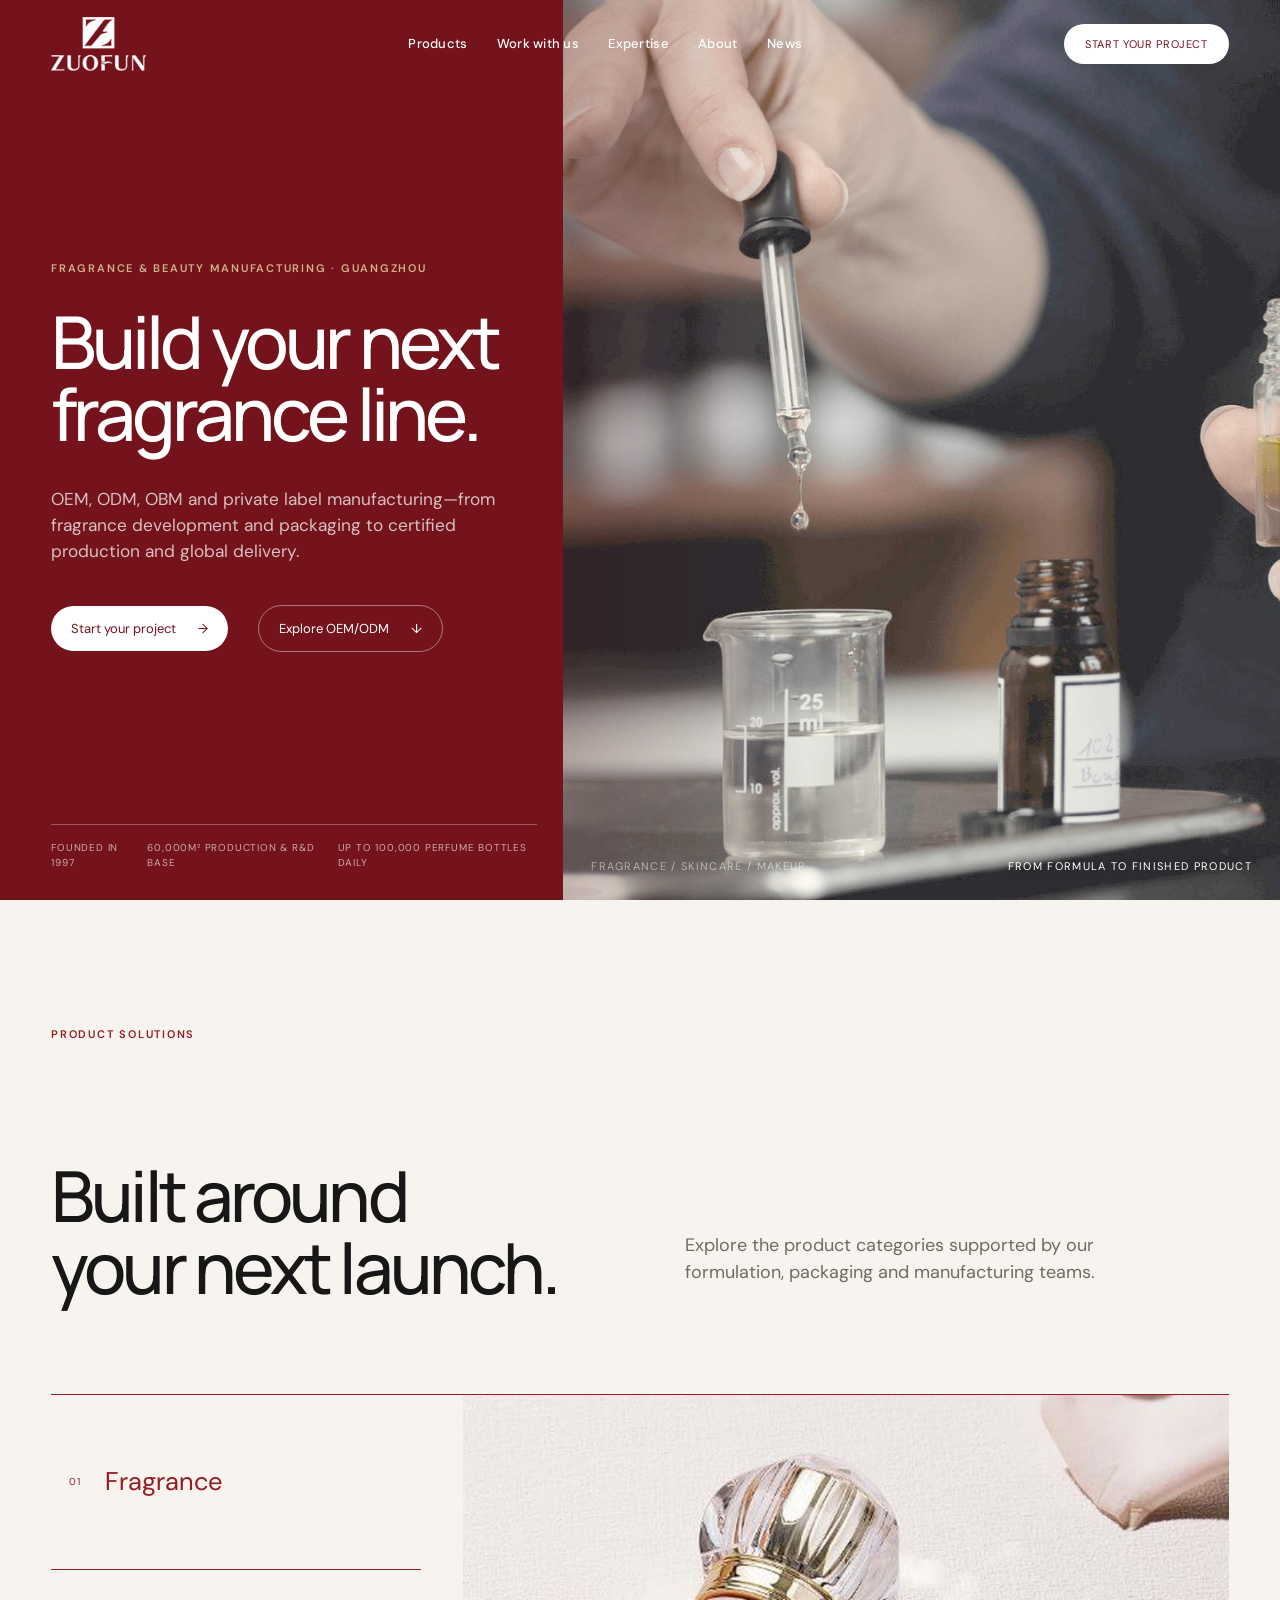
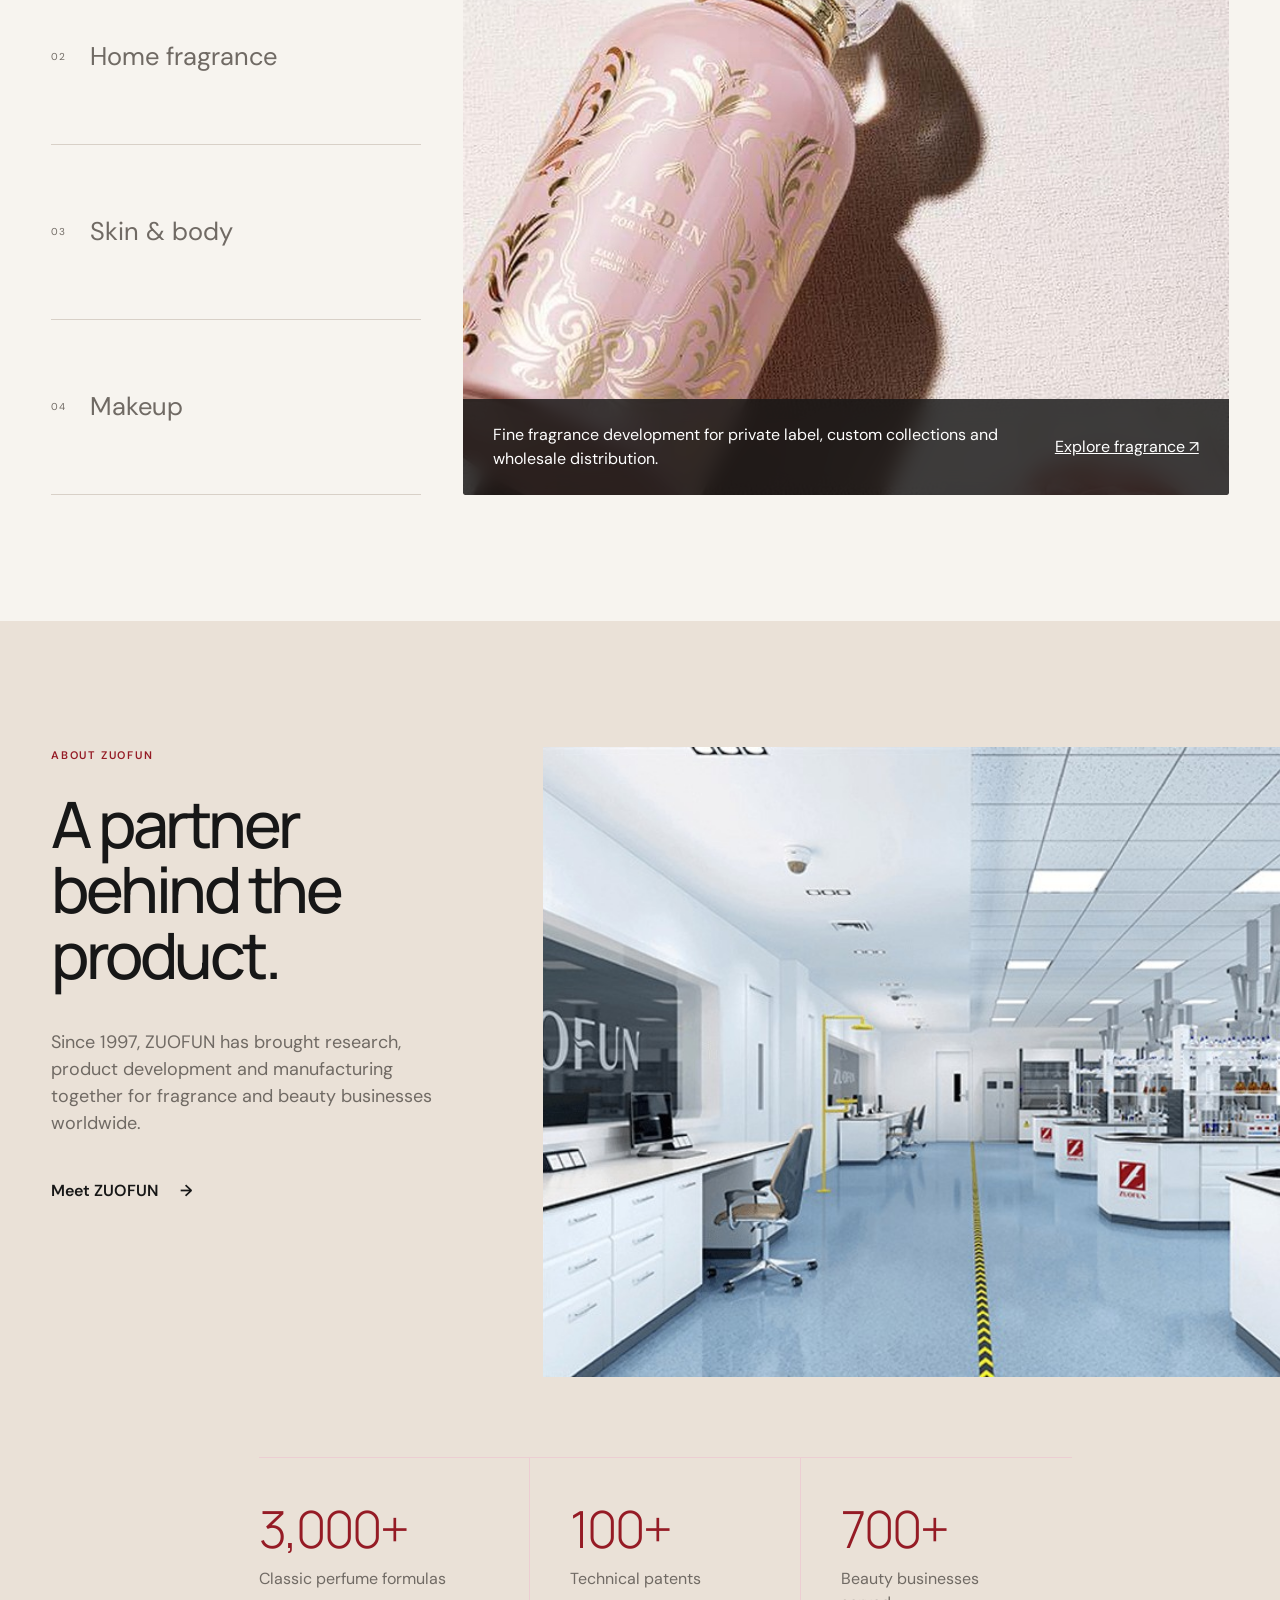
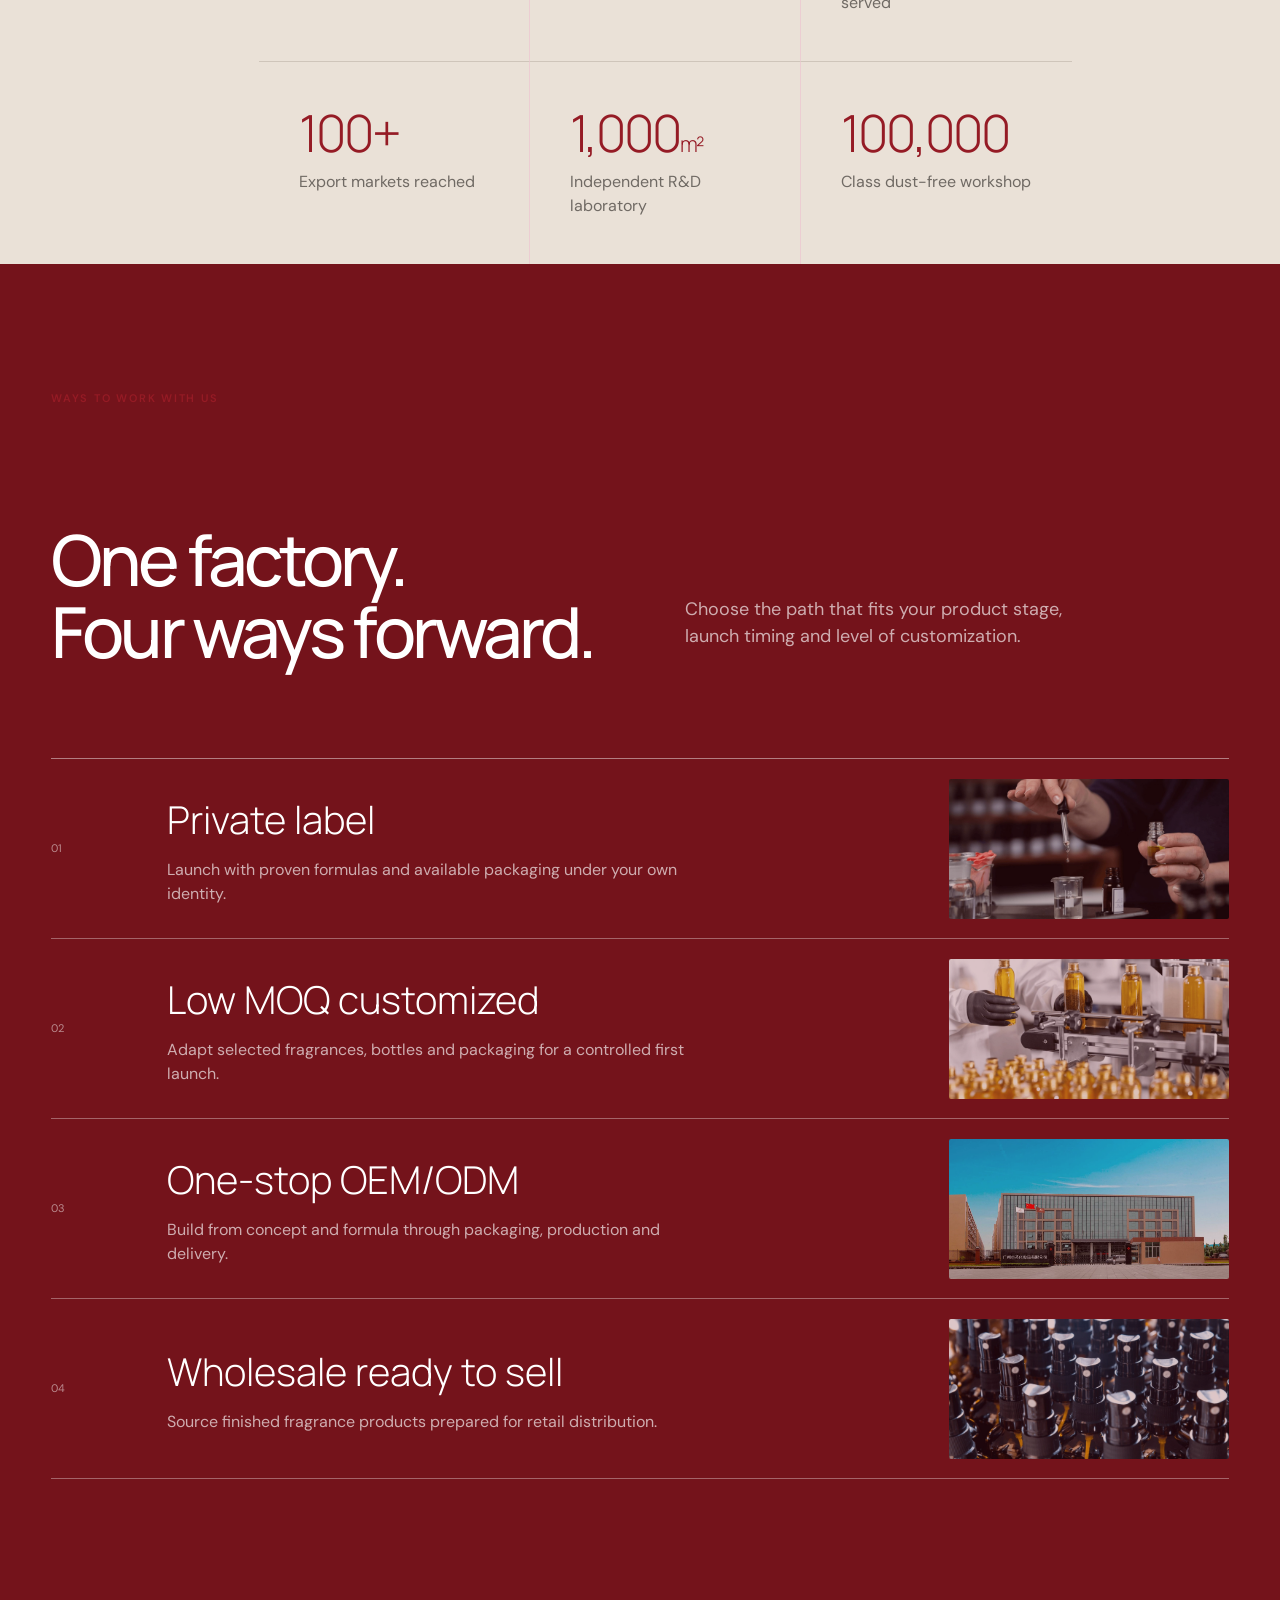
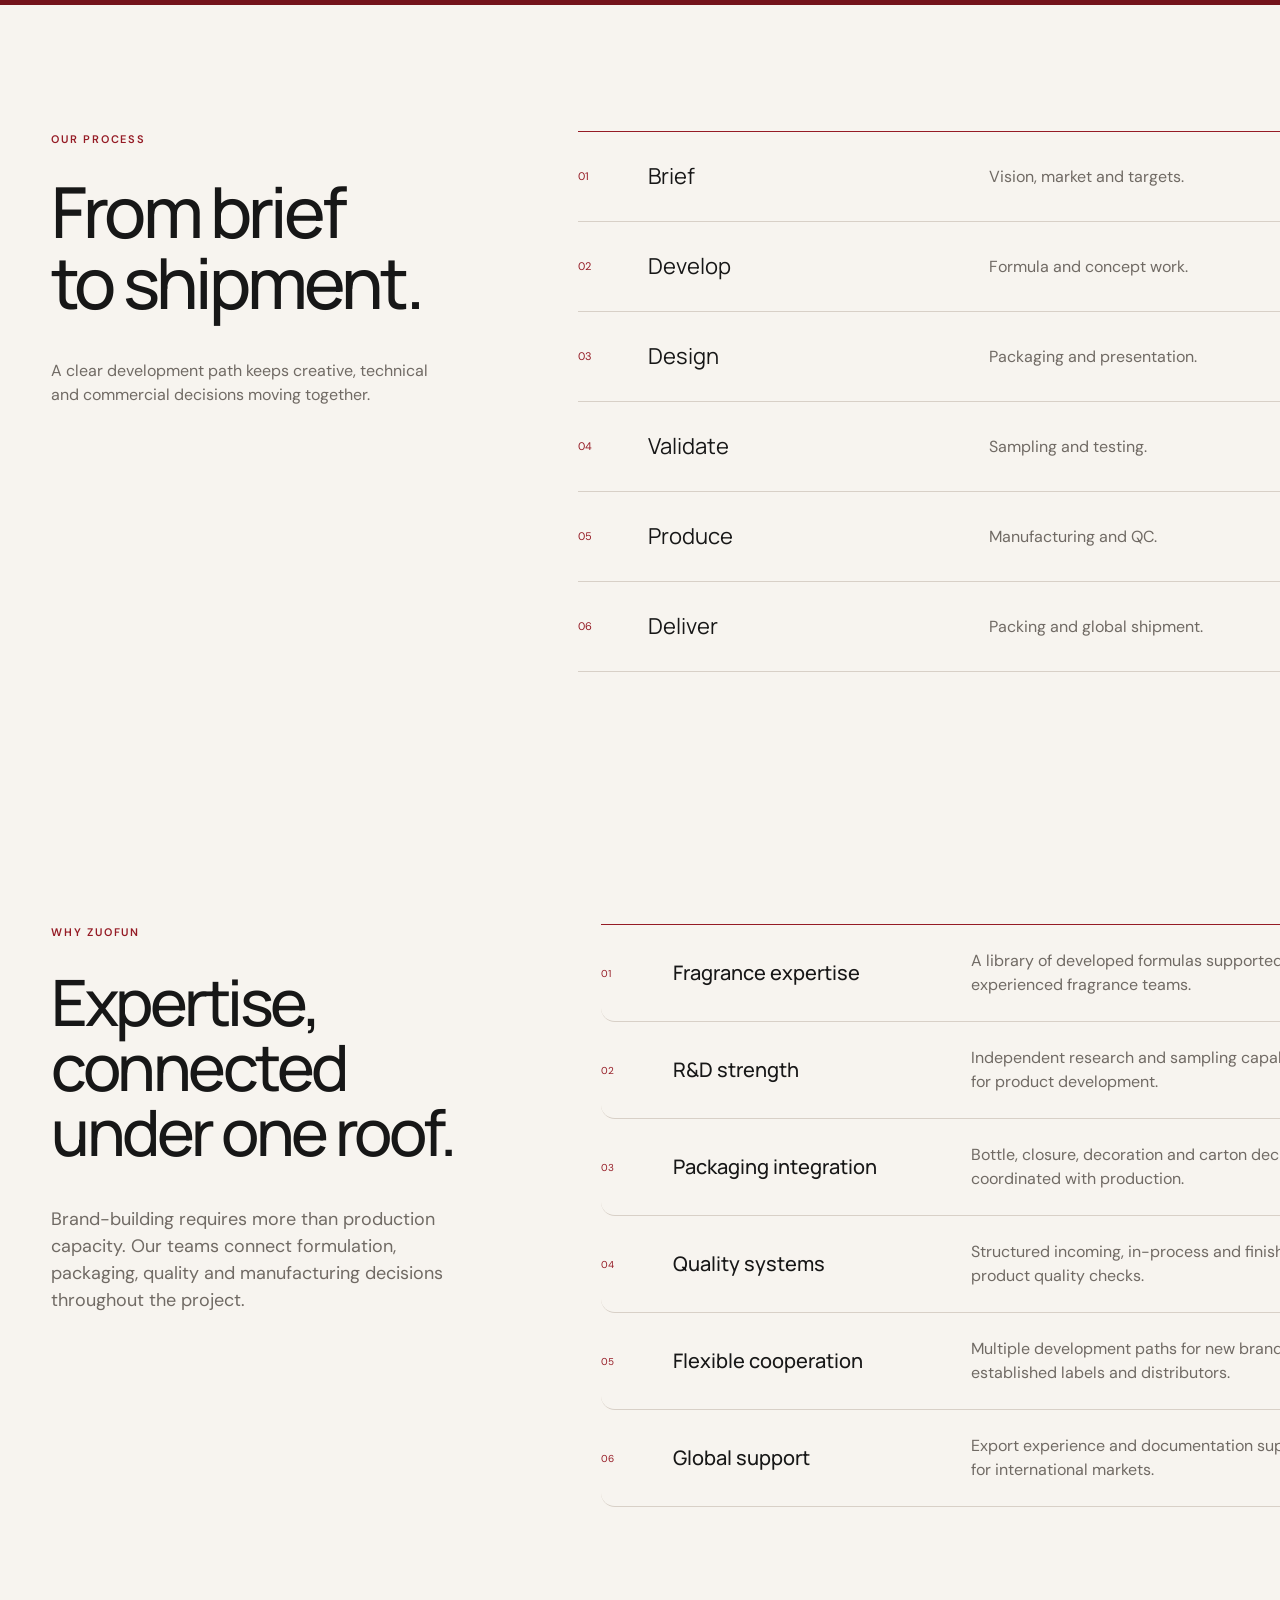
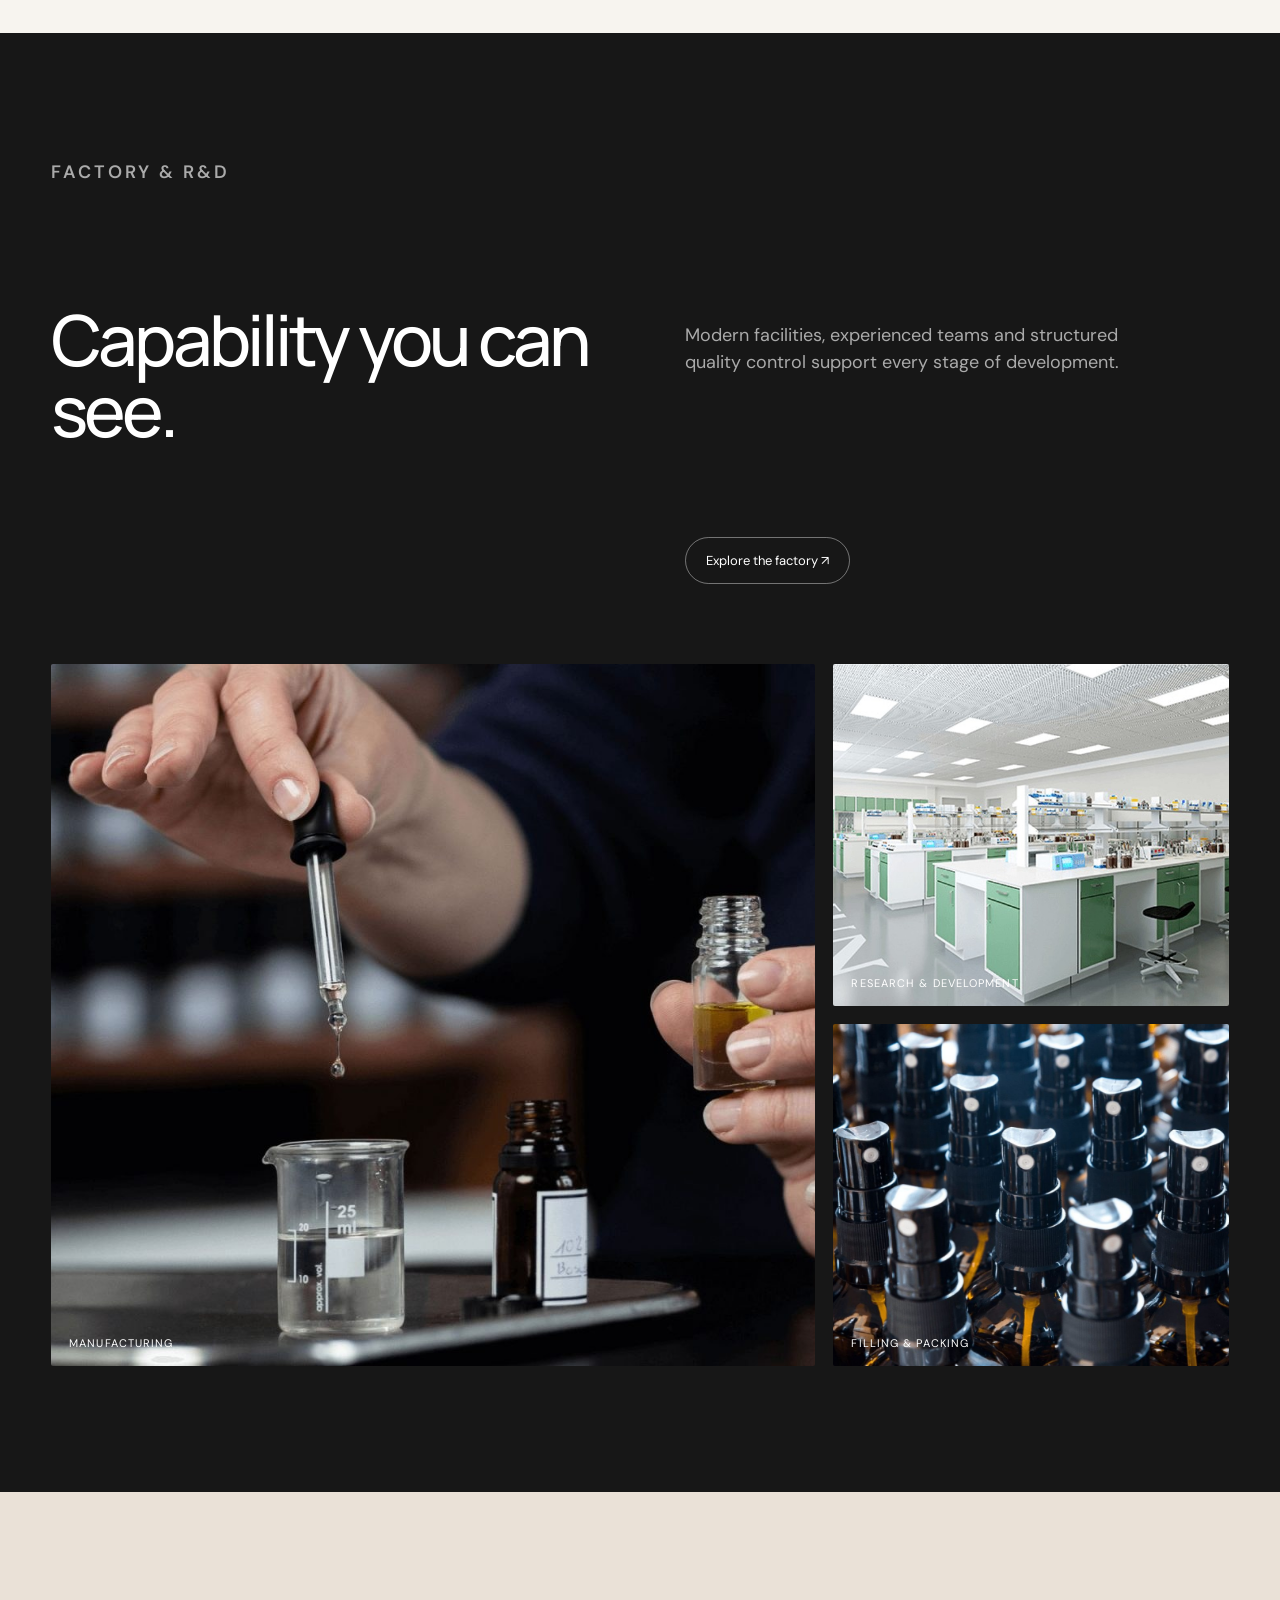
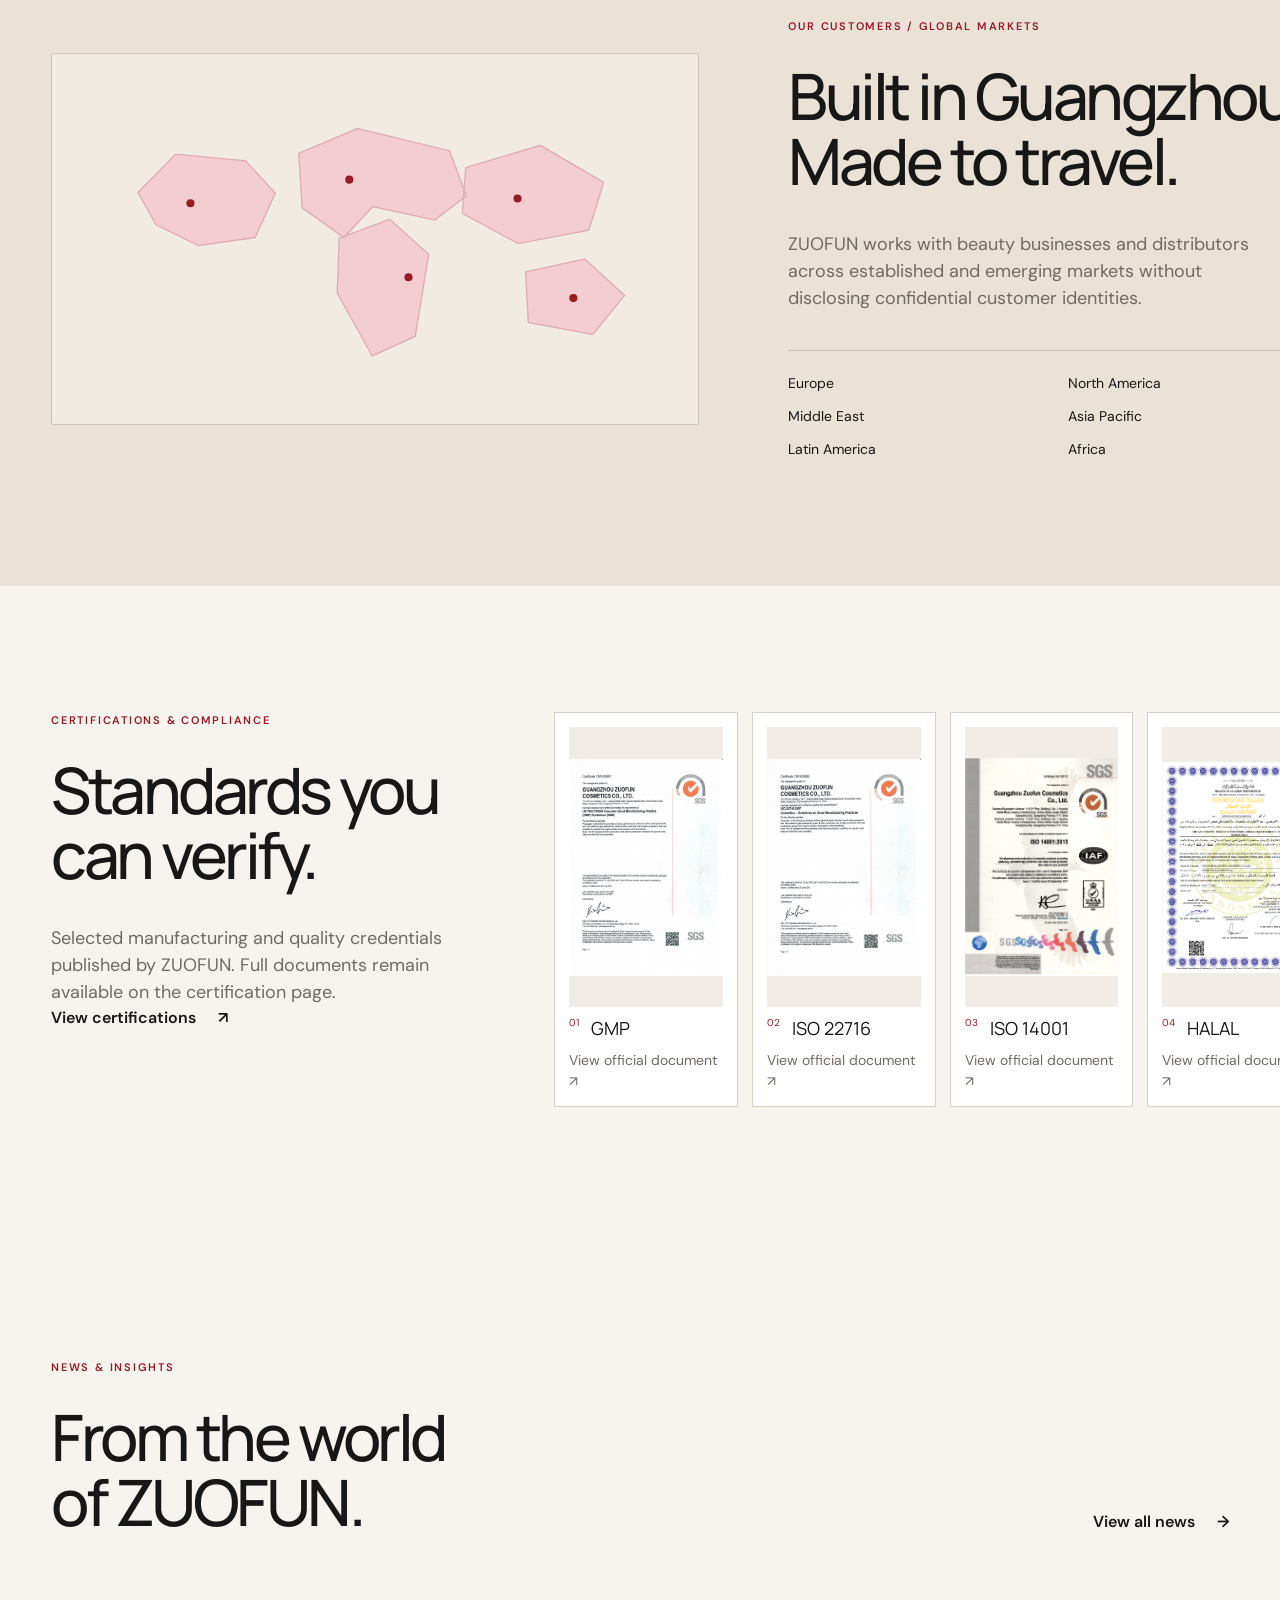
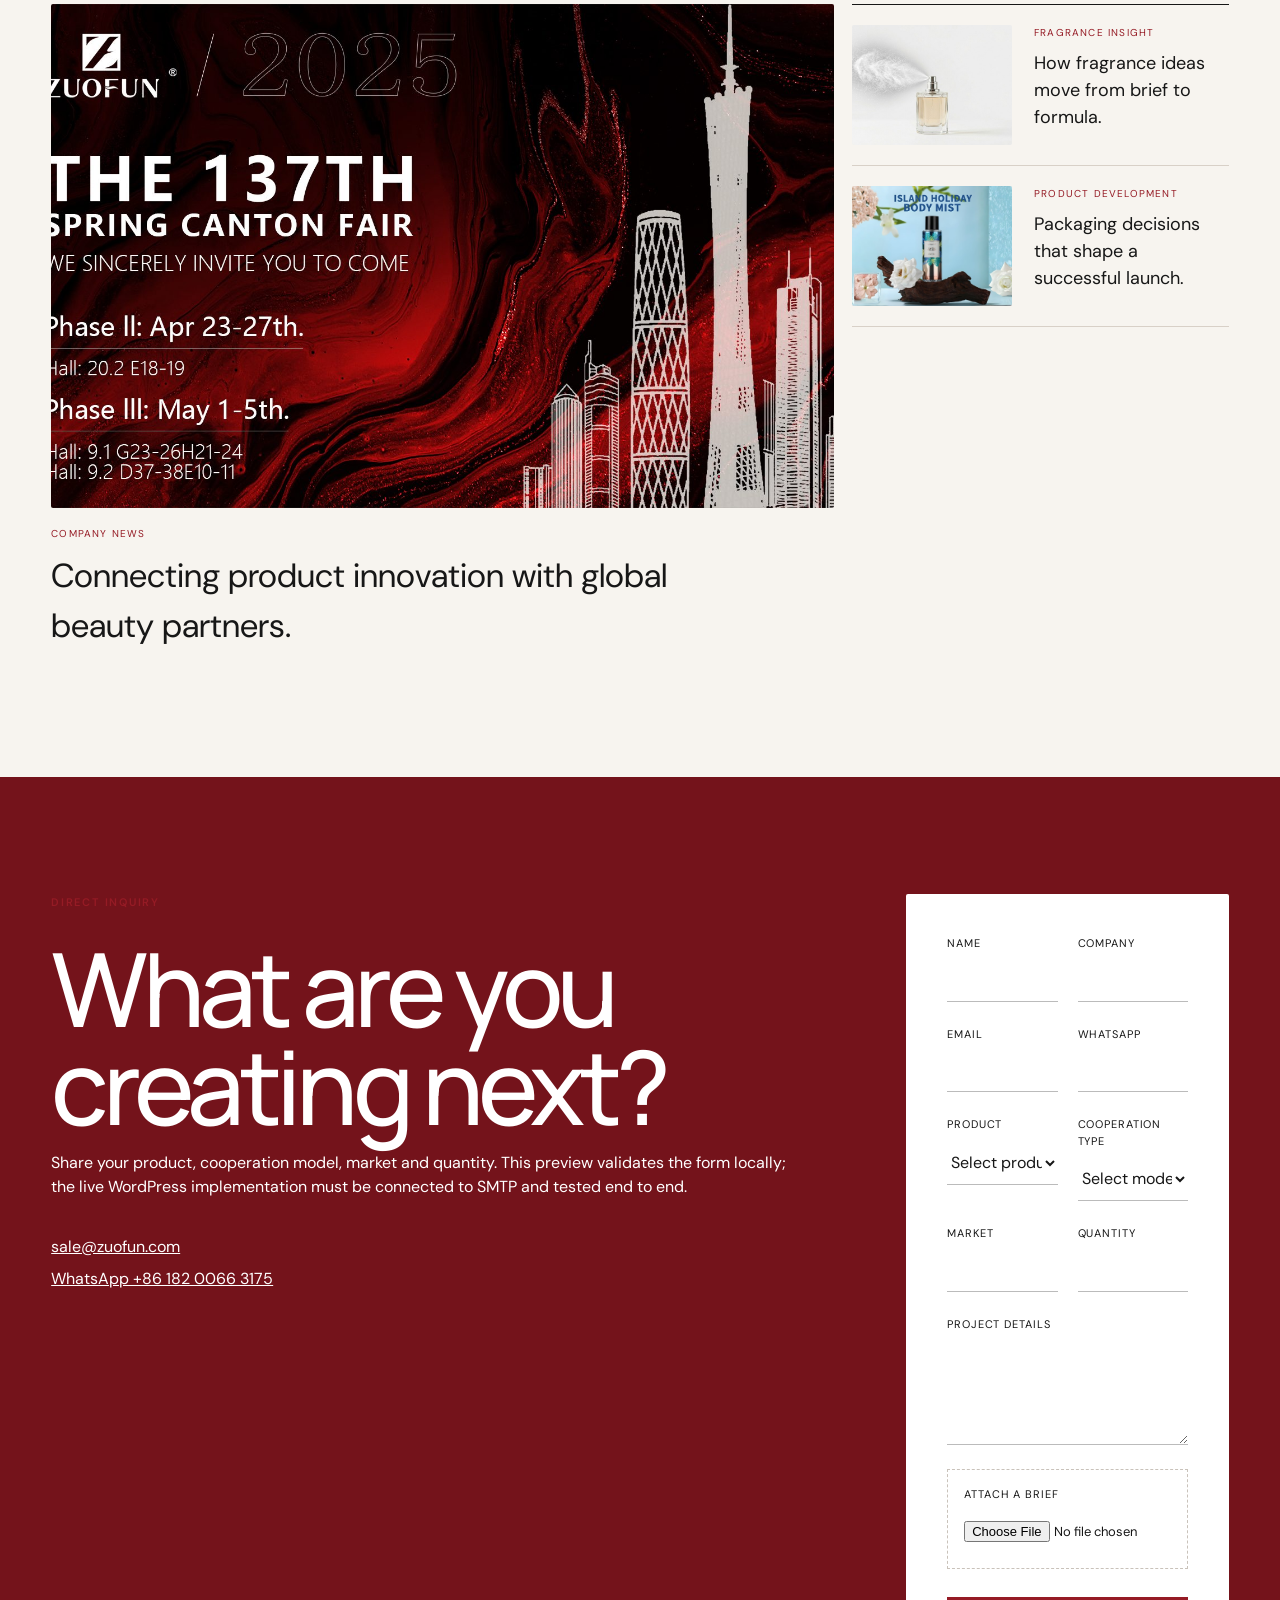
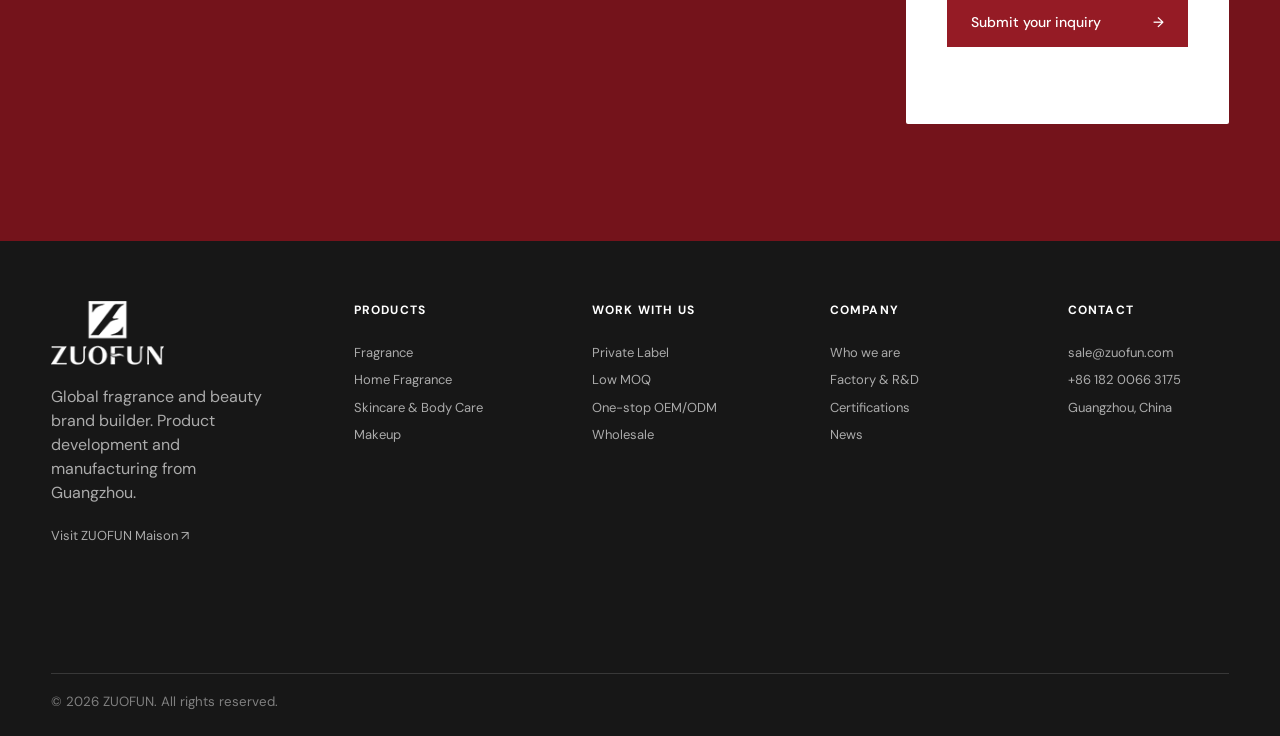
==== commit 69a071b2: "Redesign homepage as premium fragrance manufacturer" ====
--- a/home-preview/index.html
+++ b/home-preview/index.html
@@ -7,8 +7,8 @@
   <meta name="description" content="Fragrance and beauty OEM/ODM manufacturing, from formulation and packaging to production and global delivery." />
   <link rel="preconnect" href="https://fonts.googleapis.com" />
   <link rel="preconnect" href="https://fonts.gstatic.com" crossorigin />
-  <link href="https://fonts.googleapis.com/css2?family=DM+Sans:wght@300;400;500;600&family=Playfair+Display:ital,wght@0,500;1,500&display=swap" rel="stylesheet" />
-  <link rel="stylesheet" href="assets/css/style.css?v=zuofun-red-editorial-1" />
+  <link href="https://fonts.googleapis.com/css2?family=DM+Sans:wght@300;400;500;600&family=Manrope:wght@400;500;600&display=swap" rel="stylesheet" />
+  <link rel="stylesheet" href="assets/css/style.css?v=zuofun-manufacturer-1" />
 </head>
 <body>
   <a class="skip-link" href="#main">Skip to content</a>
@@ -24,13 +24,13 @@
   <main id="main">
     <section class="hero" id="hero">
       <div class="hero-copy reveal">
-        <p class="eyebrow">Beauty manufacturing · OEM / ODM</p>
-        <h1>Beauty,<br /><span class="hero-accent">made possible.</span></h1>
-        <p class="hero-lead">Formula development, packaging and manufacturing brought together to help fragrance and beauty brands move from concept to market.</p>
-        <div class="hero-actions"><a class="button primary" href="#services">Explore OEM/ODM <span>→</span></a><a class="button secondary" href="https://zuofunperfumes.com" target="_blank" rel="noopener">Visit our brand <span>↗</span></a></div>
+        <p class="eyebrow">Fragrance &amp; beauty manufacturing · Guangzhou</p>
+        <h1>Build your next<br /><span class="hero-accent">fragrance line.</span></h1>
+        <p class="hero-lead">OEM, ODM, OBM and private label manufacturing—from fragrance development and packaging to certified production and global delivery.</p>
+        <div class="hero-actions"><a class="button primary" href="#contact">Start your project <span>→</span></a><a class="button secondary" href="#services">Explore OEM/ODM <span>↓</span></a></div>
       </div>
       <figure class="hero-visual reveal"><img src="assets/images/hero-formulation.jpg" alt="Fragrance formulation in the ZUOFUN laboratory" /><figcaption><span>Fragrance / Skincare / Makeup</span> From formula to finished product</figcaption></figure>
-      <div class="hero-proof"><span>Founded in 1997</span><span>60,000m² production &amp; R&amp;D base</span><span>Serving 100+ countries</span></div>
+      <div class="hero-proof"><span>Founded in 1997</span><span>60,000m² production &amp; R&amp;D base</span><span>Up to 100,000 perfume bottles daily</span></div>
     </section>
 
     <section class="solutions section" id="solutions">
@@ -55,7 +55,7 @@
     <section class="about section" id="about">
       <div class="about-copy reveal"><p class="eyebrow">About ZUOFUN</p><h2>A partner behind the product.</h2><p>Since 1997, ZUOFUN has brought research, product development and manufacturing together for fragrance and beauty businesses worldwide.</p><a class="arrow-link" href="https://www.zuofun.com/about/" target="_blank" rel="noopener">Meet ZUOFUN <span>→</span></a></div>
       <figure class="about-image reveal"><img src="assets/images/about-rd.jpg" alt="ZUOFUN research and development laboratory" /></figure>
-      <div class="facts reveal"><div><strong>20+</strong><span>Years of manufacturing experience</span></div><div><strong>60,000<small>m²</small></strong><span>Production and R&amp;D base</span></div><div><strong>3,000+</strong><span>Classic perfume formulas</span></div></div>
+      <div class="facts reveal"><div><strong>3,000+</strong><span>Classic perfume formulas</span></div><div><strong>100+</strong><span>Technical patents</span></div><div><strong>700+</strong><span>Beauty businesses served</span></div><div><strong>100+</strong><span>Export markets reached</span></div><div><strong>1,000<small>m²</small></strong><span>Independent R&amp;D laboratory</span></div><div><strong>100,000</strong><span>Class dust-free workshop</span></div></div>
     </section>
 
     <section class="services section" id="services">
@@ -99,7 +99,7 @@
 
     <section class="certifications section" id="certifications">
       <div class="cert-heading reveal"><p class="eyebrow">Certifications &amp; compliance</p><h2>Standards you<br />can verify.</h2><p>Selected manufacturing and quality credentials published by ZUOFUN. Full documents remain available on the certification page.</p><a class="arrow-link" href="https://www.zuofun.com/certificate/" target="_blank" rel="noopener">View certifications <span>↗</span></a></div>
-      <div class="cert-list reveal"><div><span>01</span><strong>GMP</strong><small>Manufacturing system</small></div><div><span>02</span><strong>ISO 22716</strong><small>Cosmetics good manufacturing practices</small></div><div><span>03</span><strong>BSCI</strong><small>Social responsibility audit</small></div><div><span>04</span><strong>HALAL</strong><small>Selected product capability</small></div></div>
+      <div class="cert-list reveal"><a href="https://www.zuofun.com/certificate/" target="_blank" rel="noopener"><img src="assets/images/cert-gmp.png" alt="ZUOFUN GMP certificate" /><span>01</span><strong>GMP</strong><small>View official document ↗</small></a><a href="https://www.zuofun.com/certificate/" target="_blank" rel="noopener"><img src="assets/images/cert-iso22716.png" alt="ZUOFUN ISO 22716 certificate" /><span>02</span><strong>ISO 22716</strong><small>View official document ↗</small></a><a href="https://www.zuofun.com/certificate/" target="_blank" rel="noopener"><img src="assets/images/cert-iso14001.png" alt="ZUOFUN ISO 14001 certificate" /><span>03</span><strong>ISO 14001</strong><small>View official document ↗</small></a><a href="https://www.zuofun.com/certificate/" target="_blank" rel="noopener"><img src="assets/images/cert-halal.png" alt="ZUOFUN HALAL certificate" /><span>04</span><strong>HALAL</strong><small>View official document ↗</small></a></div>
     </section>
 
     <section class="news section" id="news">
@@ -114,6 +114,6 @@
   </main>
 
   <footer class="site-footer"><div class="footer-brand"><img src="assets/images/logo-zuofun.png" alt="ZUOFUN" /><p>Global fragrance and beauty brand builder. Product development and manufacturing from Guangzhou.</p><a href="https://zuofunperfumes.com" target="_blank" rel="noopener">Visit ZUOFUN Maison ↗</a></div><div><h3>Products</h3><a href="https://www.zuofun.com/perfume2/">Fragrance</a><a href="https://www.zuofun.com/aromatherapy2/">Home Fragrance</a><a href="https://www.zuofun.com/skincares/">Skincare &amp; Body Care</a><a href="https://www.zuofun.com/makeups/">Makeup</a></div><div><h3>Work with us</h3><a href="#services">Private Label</a><a href="#services">Low MOQ</a><a href="#services">One-stop OEM/ODM</a><a href="#services">Wholesale</a></div><div><h3>Company</h3><a href="https://www.zuofun.com/about/">Who we are</a><a href="#factory">Factory &amp; R&amp;D</a><a href="#certifications">Certifications</a><a href="#news">News</a></div><div><h3>Contact</h3><a href="mailto:sale@zuofun.com">sale@zuofun.com</a><a href="https://wa.me/8618200663175">+86 182 0066 3175</a><span>Guangzhou, China</span></div><small>© 2026 ZUOFUN. All rights reserved.</small></footer>
-  <script src="assets/js/main.js?v=zuofun-red-editorial-1"></script>
+  <script src="assets/js/main.js?v=zuofun-manufacturer-1"></script>
 </body>
 </html>
--- a/home-preview/assets/css/style.css
+++ b/home-preview/assets/css/style.css
@@ -26,6 +26,7 @@
 :root{--red:#df2638;--red-dark:#b91228;--ink:#211719;--muted:#78686b;--cream:#fff0f2;--paper:#fffafa;--line:#efdadd;--serif:"Playfair Display",Georgia,"Times New Roman",serif}
 body{background:var(--paper);background-image:radial-gradient(circle at 84% 8%,rgba(255,95,118,.12),transparent 24%);}
 .site-header{position:fixed;top:16px;left:50%;right:auto;width:min(1260px,calc(100% - 28px));height:66px;padding:0 15px 0 22px;transform:translateX(-50%);border:1px solid rgba(223,38,56,.18);border-radius:999px;background:rgba(255,255,255,.91);box-shadow:0 18px 46px rgba(123,23,37,.10);backdrop-filter:blur(18px);transition:height .3s,box-shadow .3s,background .3s}
+.site-header .mobile-menu{display:none}
 .site-header.is-scrolled{height:58px;background:rgba(255,255,255,.97);box-shadow:0 12px 34px rgba(123,23,37,.14)}
 .brand img{height:42px}.desktop-nav{gap:clamp(18px,2.3vw,34px)}.desktop-nav a{font-size:12px;font-weight:600;color:#76676a;letter-spacing:.02em}.desktop-nav a:hover{color:var(--red);opacity:1}
 .header-cta{padding:11px 20px;background:linear-gradient(135deg,var(--red),var(--red-dark));box-shadow:0 7px 18px rgba(185,18,40,.2)}
@@ -50,4 +51,18 @@
 .news-lead img,.news-secondary img{border-radius:22px}.news-lead,.news-secondary a{transition:transform .28s}.news-lead:hover,.news-secondary a:hover{transform:translateY(-5px)}
 .contact{background:radial-gradient(circle at 12% 8%,#f45d6c 0,var(--red) 32%,var(--red-dark) 100%)}.inquiry-form{border-radius:30px;box-shadow:0 28px 74px rgba(88,5,19,.2)}.form-submit{border-radius:999px;background:var(--red);padding-inline:24px}.site-footer{background:#231719;color:#fff}.site-footer a,.site-footer span,.site-footer p{color:rgba(255,255,255,.64)}.site-footer h3{color:#fff}.footer-brand img{filter:brightness(0) invert(1)}.site-footer small{border-color:rgba(255,255,255,.14);color:rgba(255,255,255,.45)}
 
-@media(max-width:800px){.site-header{top:10px;width:calc(100% - 20px);height:58px;padding:0 13px 0 17px}.brand img{height:36px}.mobile-menu{inset:-10px;background:linear-gradient(145deg,var(--red),var(--red-dark));padding-top:86px}.hero{padding:118px 18px 68px}.hero .eyebrow{font-size:9px;margin-bottom:24px}.hero h1{font-size:clamp(60px,19vw,92px);line-height:.87}.hero-lead{margin-top:30px;font-size:16px}.hero-actions{flex-direction:column;align-items:stretch;max-width:280px;margin:30px auto 0}.hero-actions .button{justify-content:space-between}.hero-visual{height:68vw;min-height:310px;margin-top:54px;padding:7px;border-radius:22px}.hero-visual img,.hero-visual::after{border-radius:15px}.hero-visual::after{inset:7px}.hero-visual figcaption{left:24px;right:24px;bottom:20px}.hero-visual figcaption span{display:none}.hero-proof{grid-template-columns:1fr;margin-top:16px;padding:8px 20px}.hero-proof span{padding:11px 0}.hero-proof span+span{border-left:0;border-top:1px solid var(--line)}.section{padding-top:92px;padding-bottom:92px}.solution-tabs{padding-right:0;gap:6px}.solution-tab{margin:0}.about-image{border-radius:22px 22px 0 0}.service-item:hover{padding-left:0;padding-right:0}.markets-map{padding:10px;border-radius:24px}.inquiry-form{border-radius:22px}.site-footer{background:#231719}}
+@media(max-width:800px){.site-header{top:10px;width:calc(100% - 20px);height:58px;padding:0 13px 0 17px}.brand img{height:36px}.site-header .mobile-menu{display:flex;position:fixed;left:calc(50% - 50vw);right:auto;top:-10px;width:100vw;height:100vh;transform:translateX(110vw);background:linear-gradient(145deg,var(--red),var(--red-dark));padding:86px 24px 40px;border-radius:0}.site-header .mobile-menu.is-open{transform:translateX(0)}.hero{padding:118px 18px 68px}.hero .eyebrow{font-size:9px;margin-bottom:24px}.hero h1{font-size:clamp(60px,19vw,92px);line-height:.87}.hero-lead{margin-top:30px;font-size:16px}.hero-actions{flex-direction:column;align-items:stretch;max-width:280px;margin:30px auto 0}.hero-actions .button{justify-content:space-between}.hero-visual{height:68vw;min-height:310px;margin-top:54px;padding:7px;border-radius:22px}.hero-visual img,.hero-visual::after{border-radius:15px}.hero-visual::after{inset:7px}.hero-visual figcaption{left:24px;right:24px;bottom:20px}.hero-visual figcaption span{display:none}.hero-proof{grid-template-columns:1fr;margin-top:16px;padding:8px 20px}.hero-proof span{padding:11px 0}.hero-proof span+span{border-left:0;border-top:1px solid var(--line)}.section{padding-top:92px;padding-bottom:92px}.solution-tabs{padding-right:0;gap:6px}.solution-tab{margin:0}.about-image{border-radius:22px 22px 0 0}.service-item:hover{padding-left:0;padding-right:0}.markets-map{padding:10px;border-radius:24px}.inquiry-form{border-radius:22px}.site-footer{background:#231719}}
+
+/* Manufacturer redesign — editorial luxury fragrance × modern production */
+:root{--red:#951b25;--red-dark:#74131b;--ink:#171717;--muted:#706a64;--cream:#eae1d7;--paper:#f7f4ef;--line:#d8d0c7;--gold:#b88a58;--sans:"DM Sans",Arial,sans-serif;--display:"Manrope","DM Sans",Arial,sans-serif}
+body{background:var(--paper);background-image:none;font-family:var(--sans);color:var(--ink)}
+.site-header{position:absolute;top:0;left:0;right:0;width:100%;height:88px;padding:0 max(var(--pad),calc((100vw - 1280px)/2));transform:none;border:0;border-radius:0;background:transparent;box-shadow:none;backdrop-filter:none;color:#fff}.site-header.is-scrolled{position:fixed;top:0;height:68px;background:rgba(247,244,239,.97);box-shadow:0 1px 0 rgba(23,23,23,.1);color:var(--ink)}.brand img{height:54px;filter:brightness(0) invert(1)}.site-header.is-scrolled .brand img{filter:none}.desktop-nav a{color:inherit;font-size:13px;font-weight:500}.header-cta{background:#fff;color:var(--red-dark);border:1px solid rgba(255,255,255,.45);box-shadow:none}.site-header.is-scrolled .header-cta{background:var(--red);color:#fff;border-color:var(--red)}
+.hero{display:grid;grid-template-columns:minmax(0,44%) minmax(0,56%);min-height:100vh;padding:0;text-align:left;background:var(--red-dark);color:#fff}.hero::before,.hero::after{display:none}.hero-copy{display:flex;padding:clamp(150px,18vh,220px) max(var(--pad),calc((100vw - 1280px)/2)) 150px;justify-content:center}.hero .eyebrow{display:block;margin-bottom:30px;color:#d4b18c}.hero .eyebrow::before{display:none}.hero h1{font-family:var(--display);font-size:clamp(58px,5.7vw,94px);font-weight:500;line-height:.98;letter-spacing:-.055em}.hero-accent{color:#fff;font-style:normal}.hero-lead{margin:38px 0 0;max-width:560px;color:rgba(255,255,255,.73);font-size:clamp(17px,1.35vw,20px)}.hero-actions{justify-content:flex-start;margin-top:40px}.hero-actions .button.primary{background:#fff;color:var(--red-dark);box-shadow:none}.hero-actions .button.secondary{border-color:rgba(255,255,255,.42);background:transparent;color:#fff}.hero-visual{height:auto;min-height:100vh;max-width:none;margin:0;padding:0;border:0;border-radius:0;box-shadow:none}.hero-visual img{border-radius:0}.hero-visual::after{inset:0;border-radius:0;background:linear-gradient(90deg,rgba(55,8,12,.28),transparent 34%)}.hero-visual figcaption{left:28px;right:28px;bottom:26px}.hero-proof{position:absolute;left:max(var(--pad),calc((100vw - 1280px)/2));right:calc(56% + 26px);bottom:30px;display:flex;max-width:none;margin:0;padding:15px 0 0;gap:12px;border:0;border-top:1px solid rgba(255,255,255,.3);border-radius:0;background:transparent;color:rgba(255,255,255,.64);box-shadow:none}.hero-proof span+span{border-left:0}
+.section{max-width:none}.section h2,.contact h2{font-family:var(--display);font-weight:500;letter-spacing:-.055em}.eyebrow{color:var(--red);letter-spacing:.16em}.solutions,.process,.expertise,.certifications,.news{background:var(--paper)}.section-intro{max-width:1280px;margin-left:auto;margin-right:auto}.solution-panel,.about,.service-list,.process,.expertise,.factory-heading,.factory-gallery,.markets,.certifications,.news-heading,.news-layout{max-width:1280px;margin-left:auto;margin-right:auto}.solution-tabs{padding-right:42px}.solution-tab{margin:0;border-radius:0;background:transparent}.solution-tab:hover,.solution-tab.is-active{background:transparent;color:var(--red);border-bottom-color:var(--red)}.solution-stage{border-radius:2px;box-shadow:none}.solution-caption{margin:0;border-radius:0;background:rgba(23,23,23,.82)}
+.about{background:var(--cream);max-width:none;padding-left:max(var(--pad),calc((100vw - 1280px)/2));padding-right:0}.about-copy{max-width:520px}.about-image{border-radius:0}.facts{grid-template-columns:repeat(3,1fr);max-width:1280px;margin-left:auto;margin-right:auto}.facts strong{font-family:var(--display);color:var(--red)}.facts div:nth-child(3n){border-right:0}.facts div:nth-child(n+4){border-top:1px solid #cfc5ba}
+.services{background:var(--red-dark)}.service-item{border-radius:0}.service-item:hover{background:rgba(255,255,255,.045)}.service-item h3,.process-list h3,.expertise-list h3,.cert-list strong{font-family:var(--display)}.service-item img{border-radius:2px}
+.process-list li:hover,.expertise-list article:hover{background:#f0e9e1}.factory{background:#171717}.factory-gallery figure{border-radius:2px}.markets{max-width:none;background:var(--cream);padding-left:max(var(--pad),calc((100vw - 1280px)/2));padding-right:max(var(--pad),calc((100vw - 1280px)/2))}.markets-map{padding:20px;border:1px solid #cfc5ba;border-radius:2px;background:rgba(247,244,239,.55)}
+.certifications{grid-template-columns:34% 66%}.cert-list{display:grid;grid-template-columns:repeat(4,1fr);gap:14px;border-top:0}.cert-list a{display:grid;grid-template-columns:auto 1fr;gap:8px 12px;padding:14px;border:1px solid var(--line);color:inherit;text-decoration:none;background:#fff;transition:transform .25s,border-color .25s}.cert-list a:hover{transform:translateY(-4px);border-color:var(--gold)}.cert-list img{grid-column:1/-1;height:280px;object-fit:contain;background:#f1ece6}.cert-list span{font-size:10px;color:var(--red)}.cert-list strong{font-size:18px}.cert-list small{grid-column:1/-1;color:var(--muted)}
+.news-lead img,.news-secondary img{border-radius:2px}.contact{background:var(--red-dark)}.inquiry-form{border-radius:2px;box-shadow:none}.form-submit{border-radius:0;background:var(--red)}.site-footer{background:#171717}
+
+@media(max-width:800px){.site-header{position:absolute;top:0;left:0;right:0;width:100%;height:72px;padding:0 18px;transform:none}.site-header.is-scrolled{height:64px}.brand img{height:42px}.menu-toggle{color:#fff}.site-header.is-scrolled .menu-toggle{color:var(--ink)}.site-header .mobile-menu{left:0;top:0;height:100vh;padding:86px 24px 40px;background:var(--red-dark)}.hero{grid-template-columns:1fr;min-height:auto;padding:0}.hero-copy{min-height:78vh;padding:128px 22px 112px}.hero h1{font-size:clamp(52px,15vw,72px);line-height:1}.hero-lead{margin-top:28px}.hero-actions{align-items:stretch;max-width:none;margin:32px 0 0}.hero-visual{height:66vh;min-height:480px;margin:0;padding:0}.hero-visual figcaption{left:20px;right:20px}.hero-proof{position:static;display:grid;grid-template-columns:1fr;margin:0;padding:12px 22px 20px;border-top:0;background:var(--red-dark);color:rgba(255,255,255,.65)}.hero-proof span{padding:10px 0;border-top:1px solid rgba(255,255,255,.2)}.hero-proof span+span{border-top:1px solid rgba(255,255,255,.2)}.facts{grid-template-columns:1fr 1fr}.facts div,.facts div+div{padding:24px 18px 24px 0;border-right:0;border-top:1px solid #cfc5ba}.facts div:nth-child(even){padding-left:18px;border-left:1px solid #cfc5ba}.certifications{grid-template-columns:1fr}.cert-list{grid-template-columns:1fr 1fr}.cert-list img{height:230px}.markets{padding-left:22px;padding-right:22px}.about{padding-left:22px}.site-footer{background:#171717}}
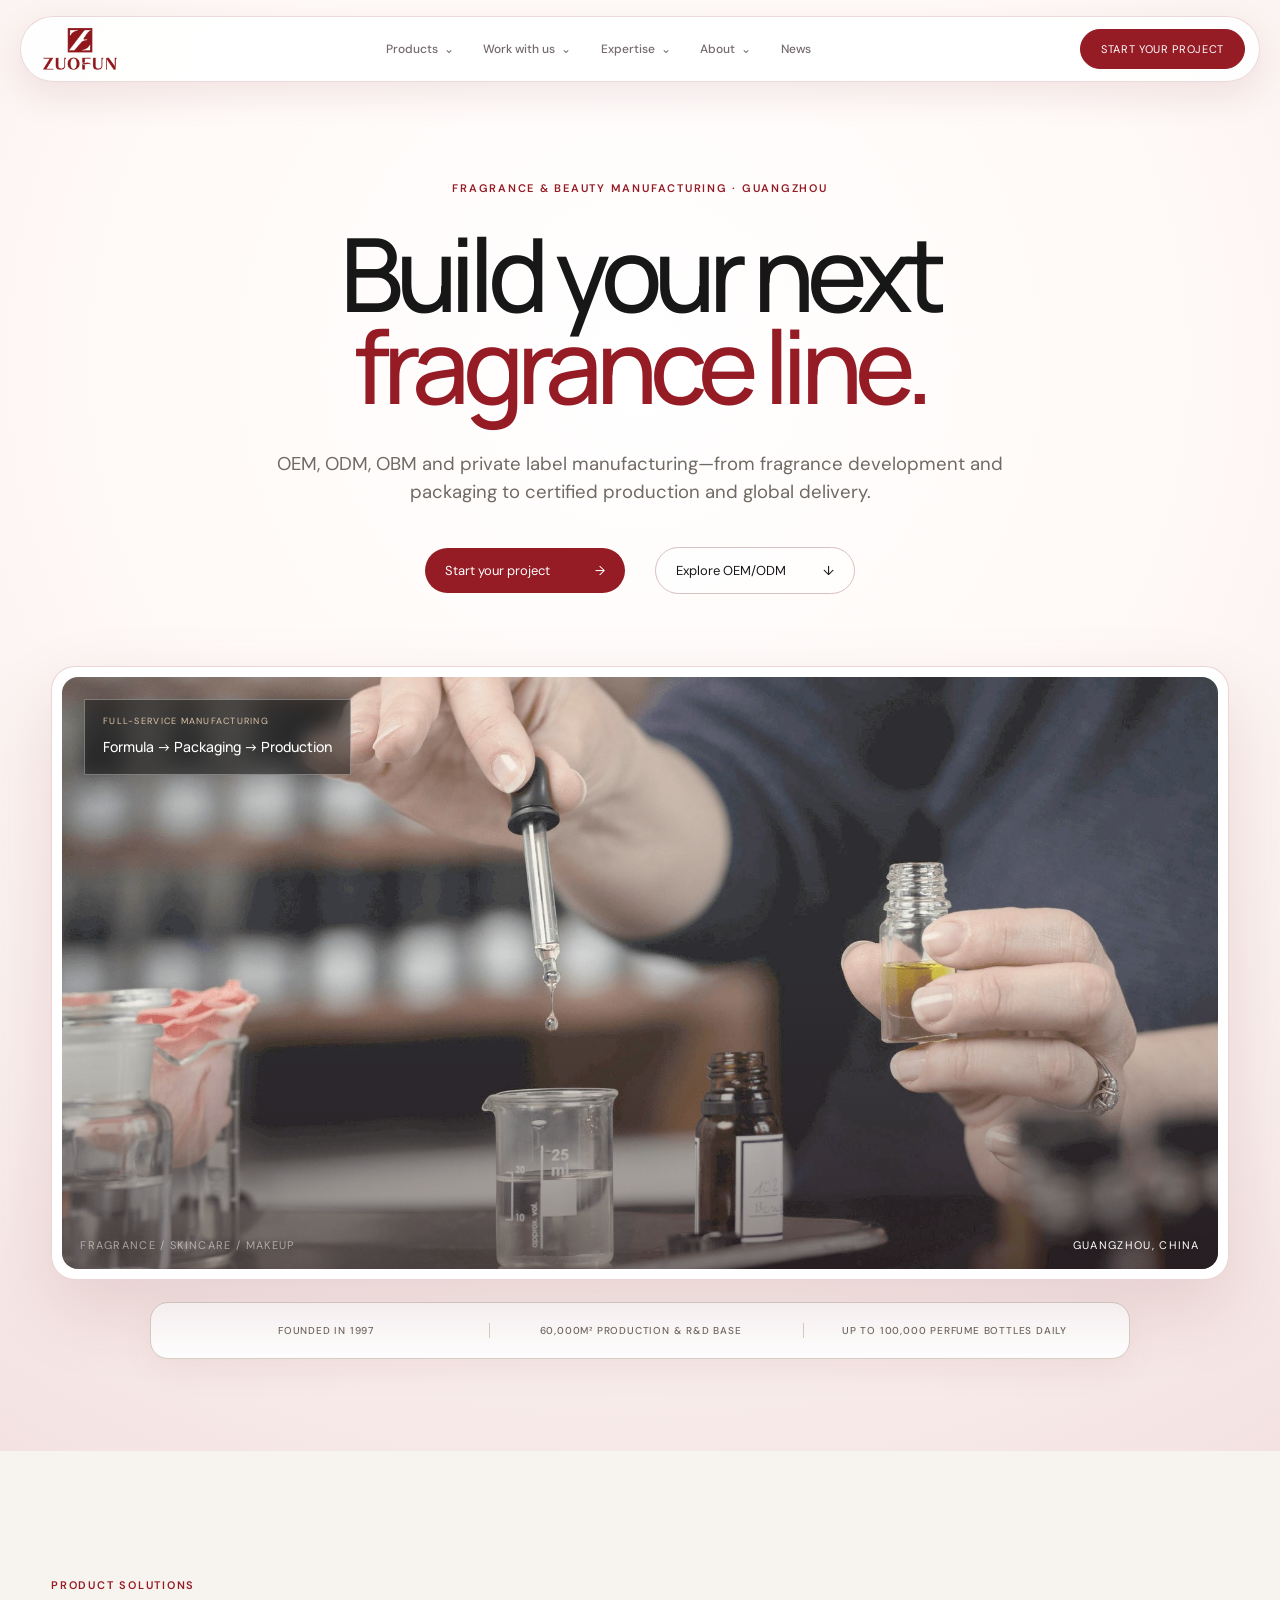
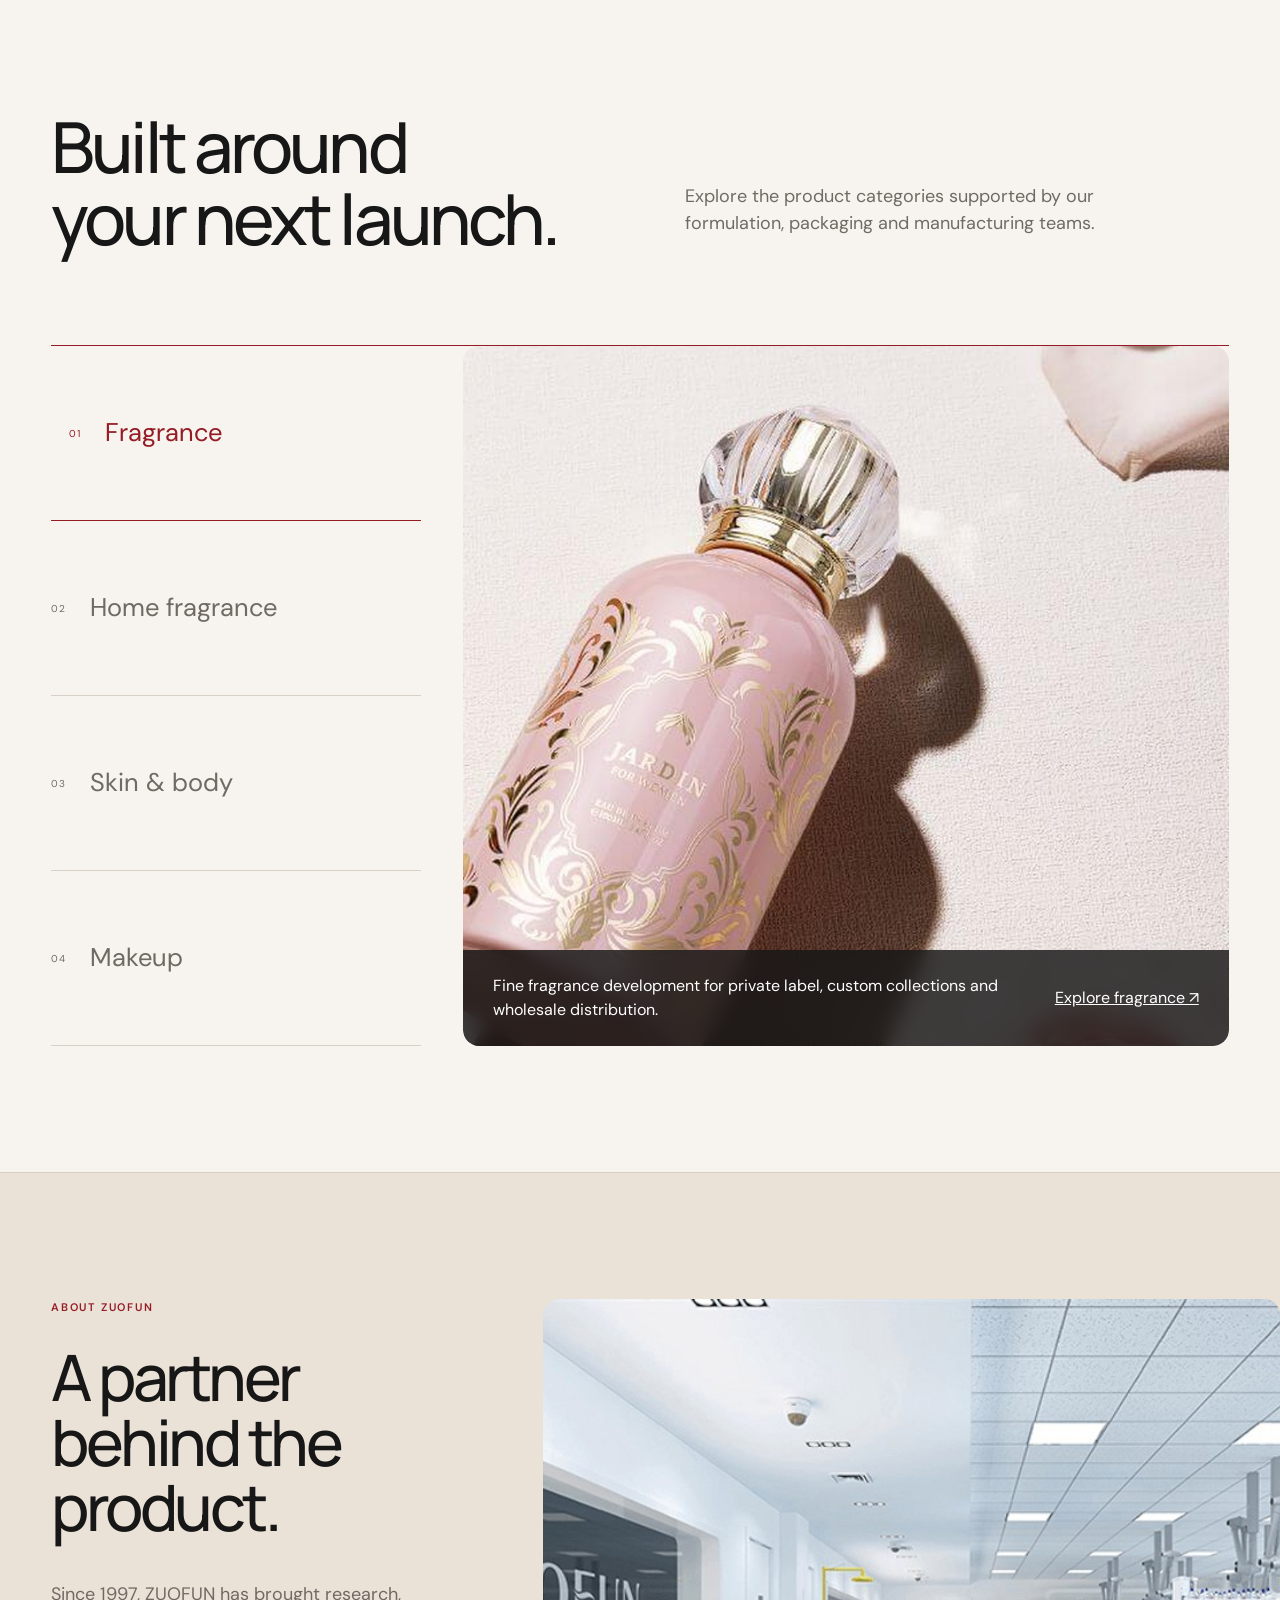
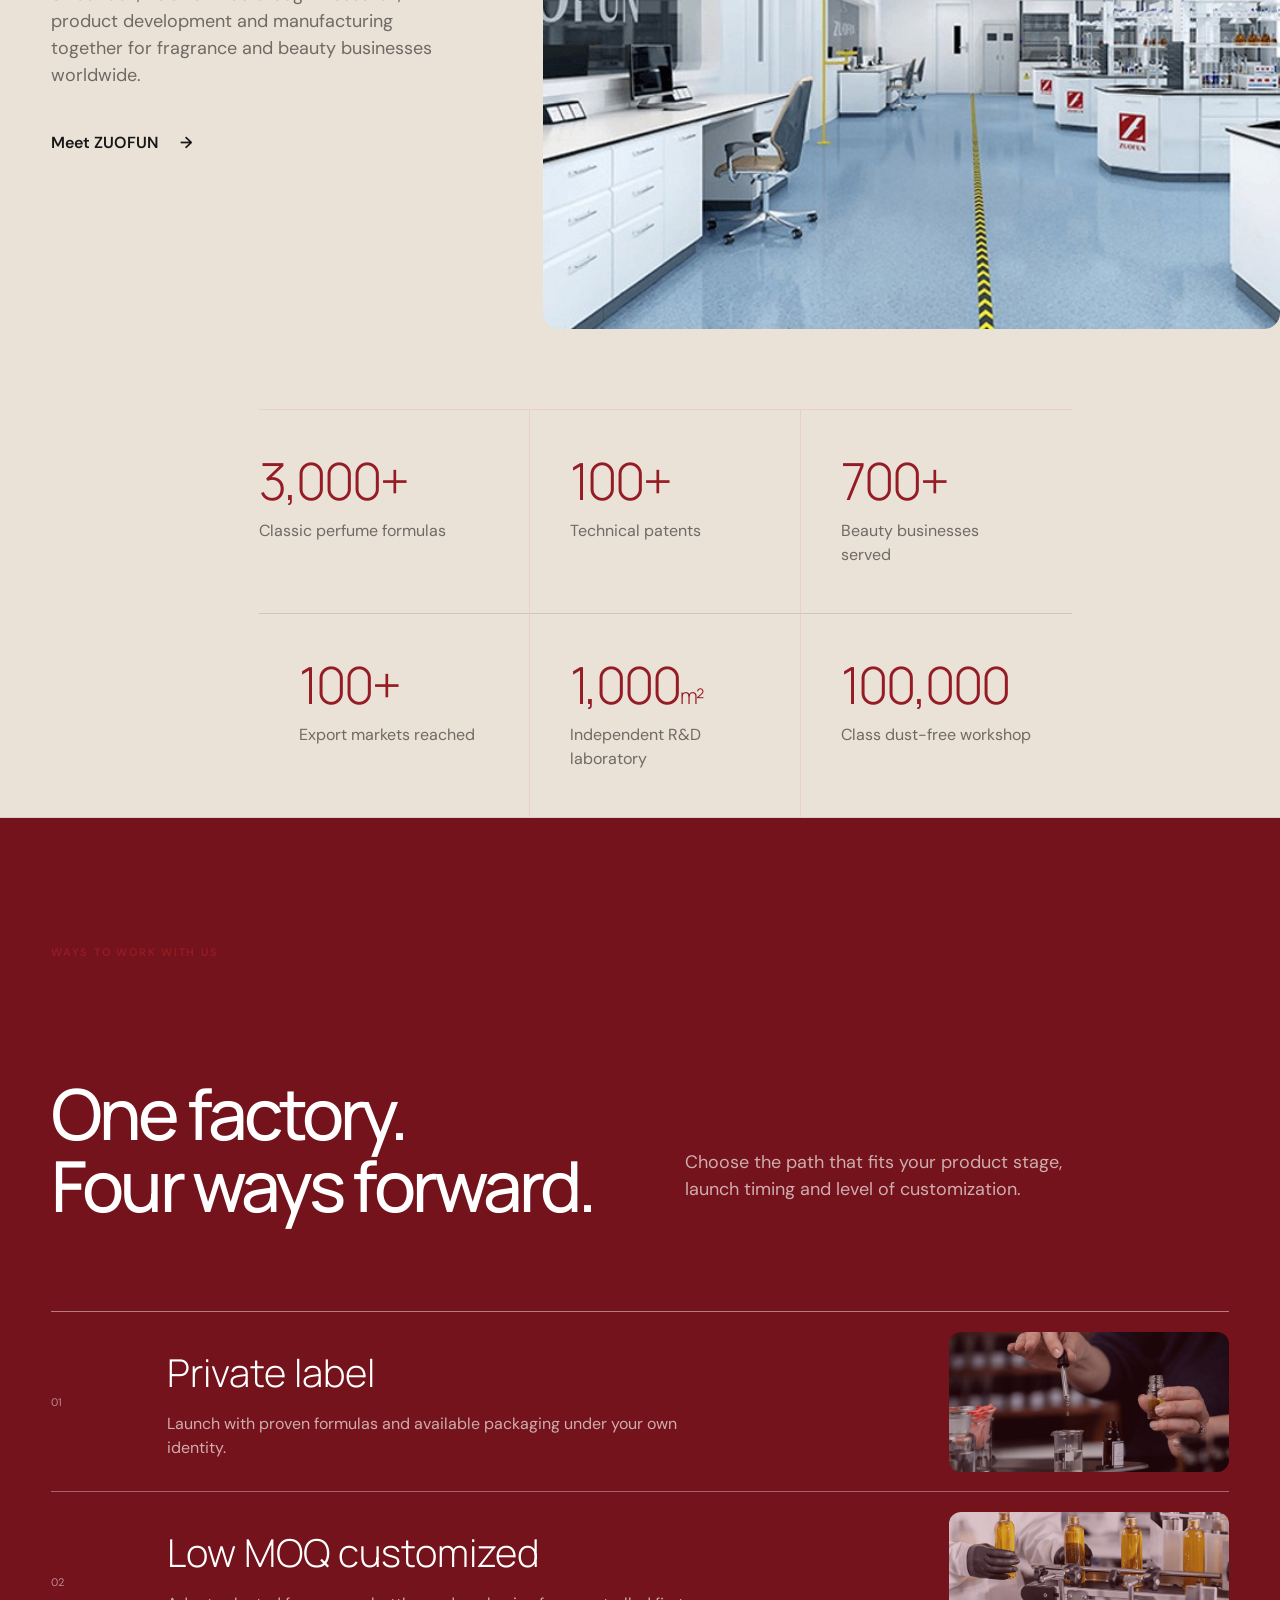
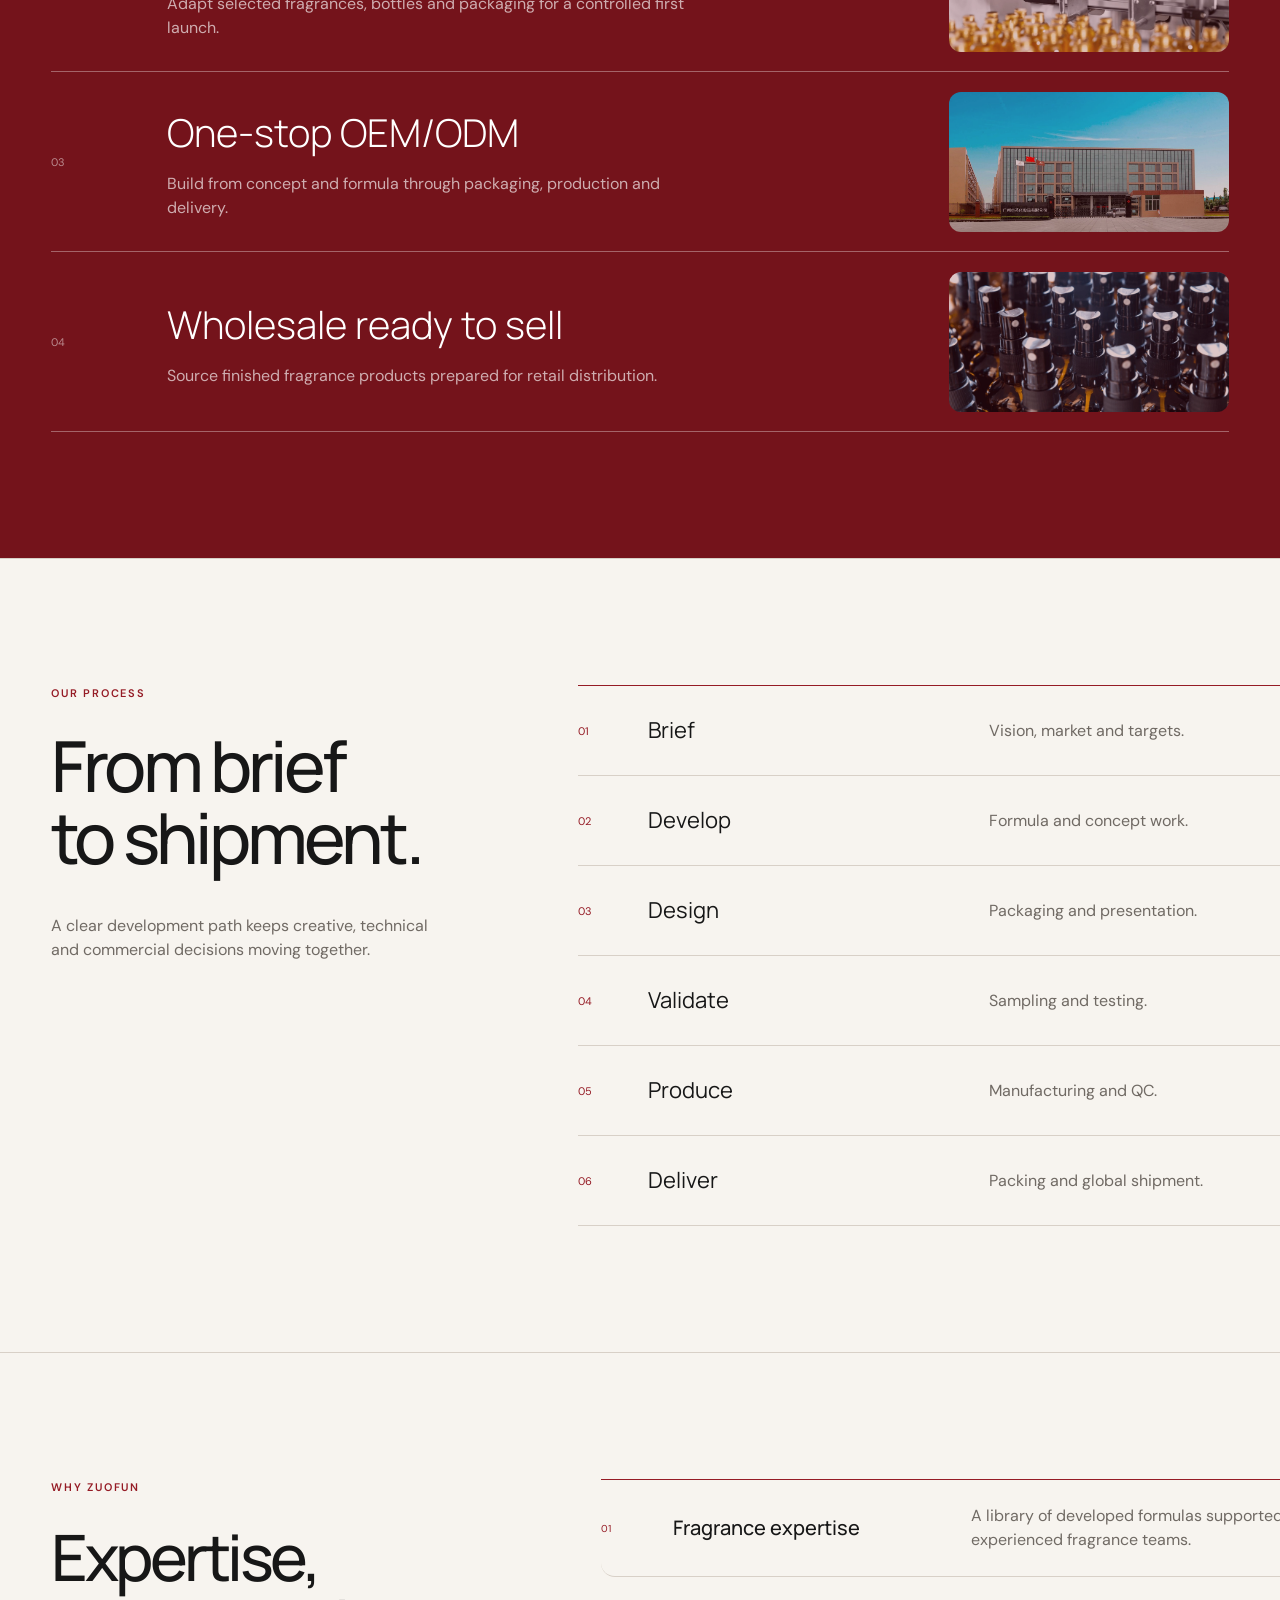
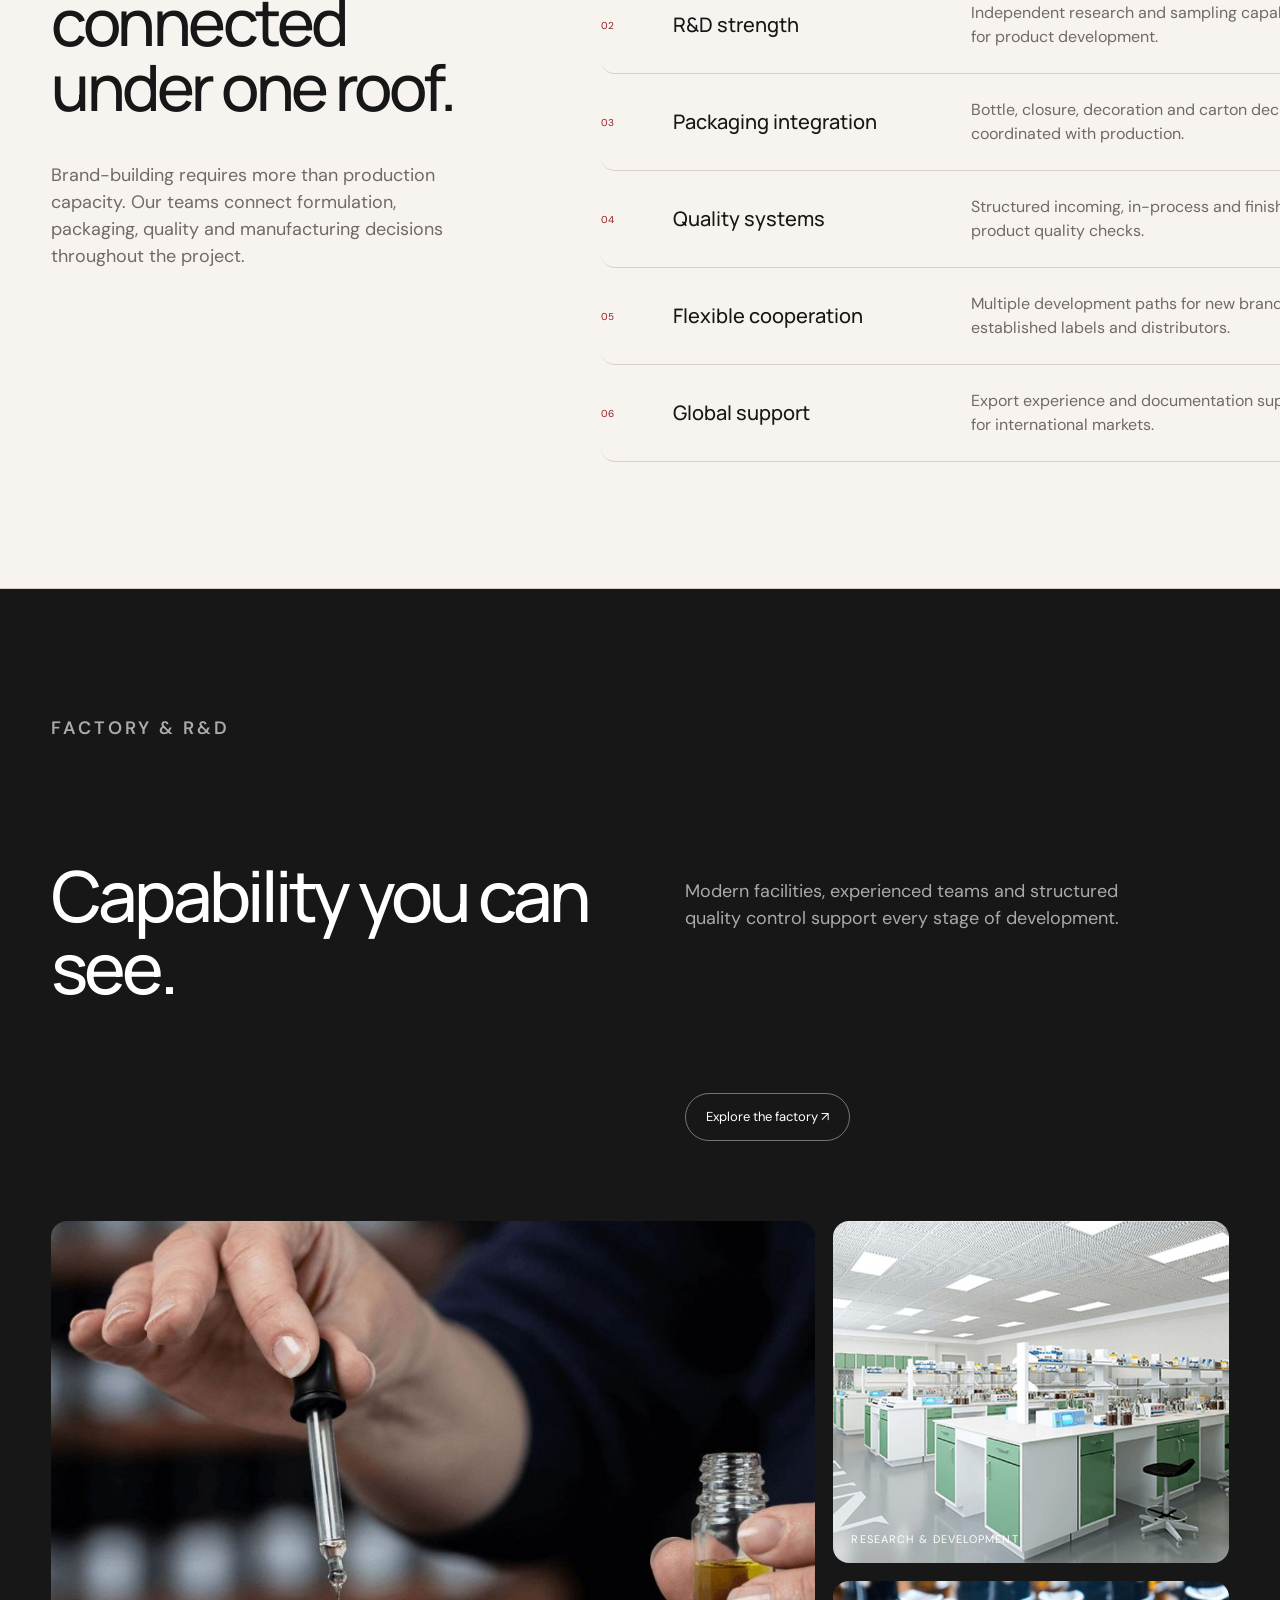
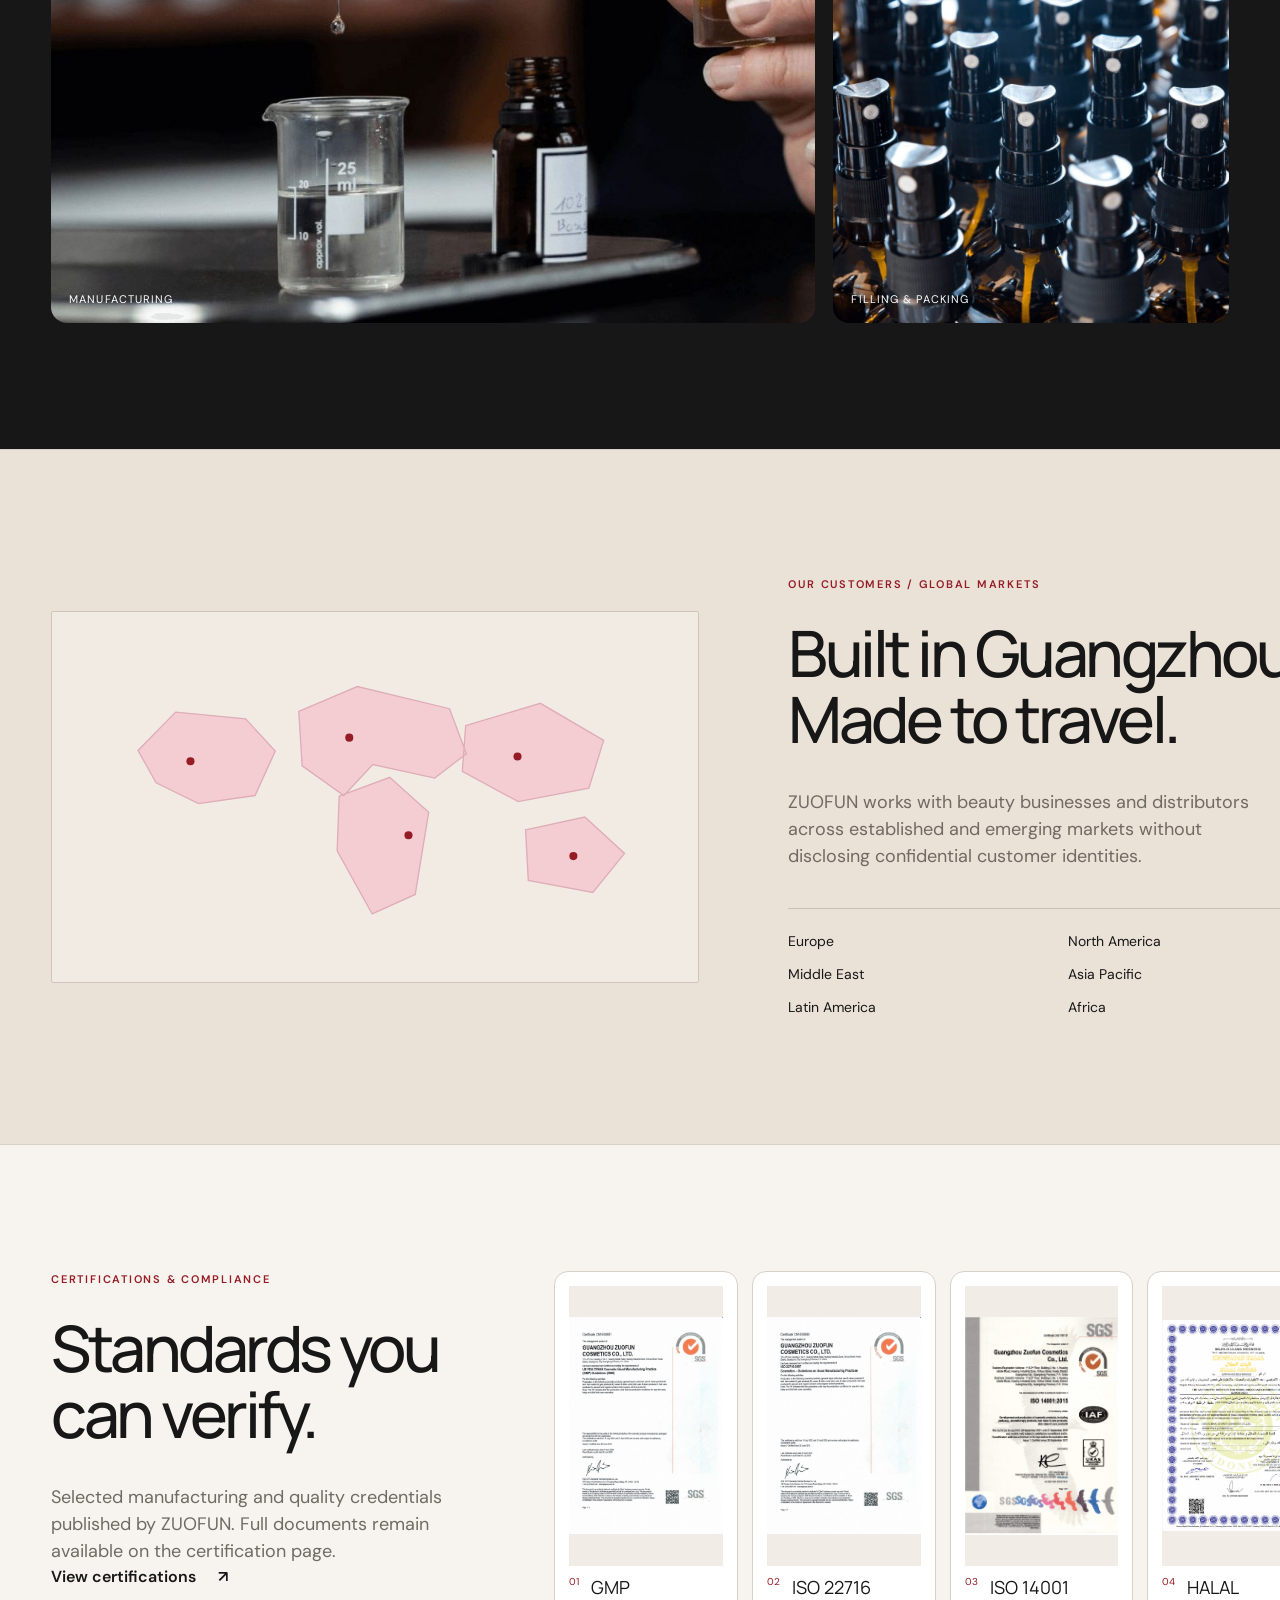
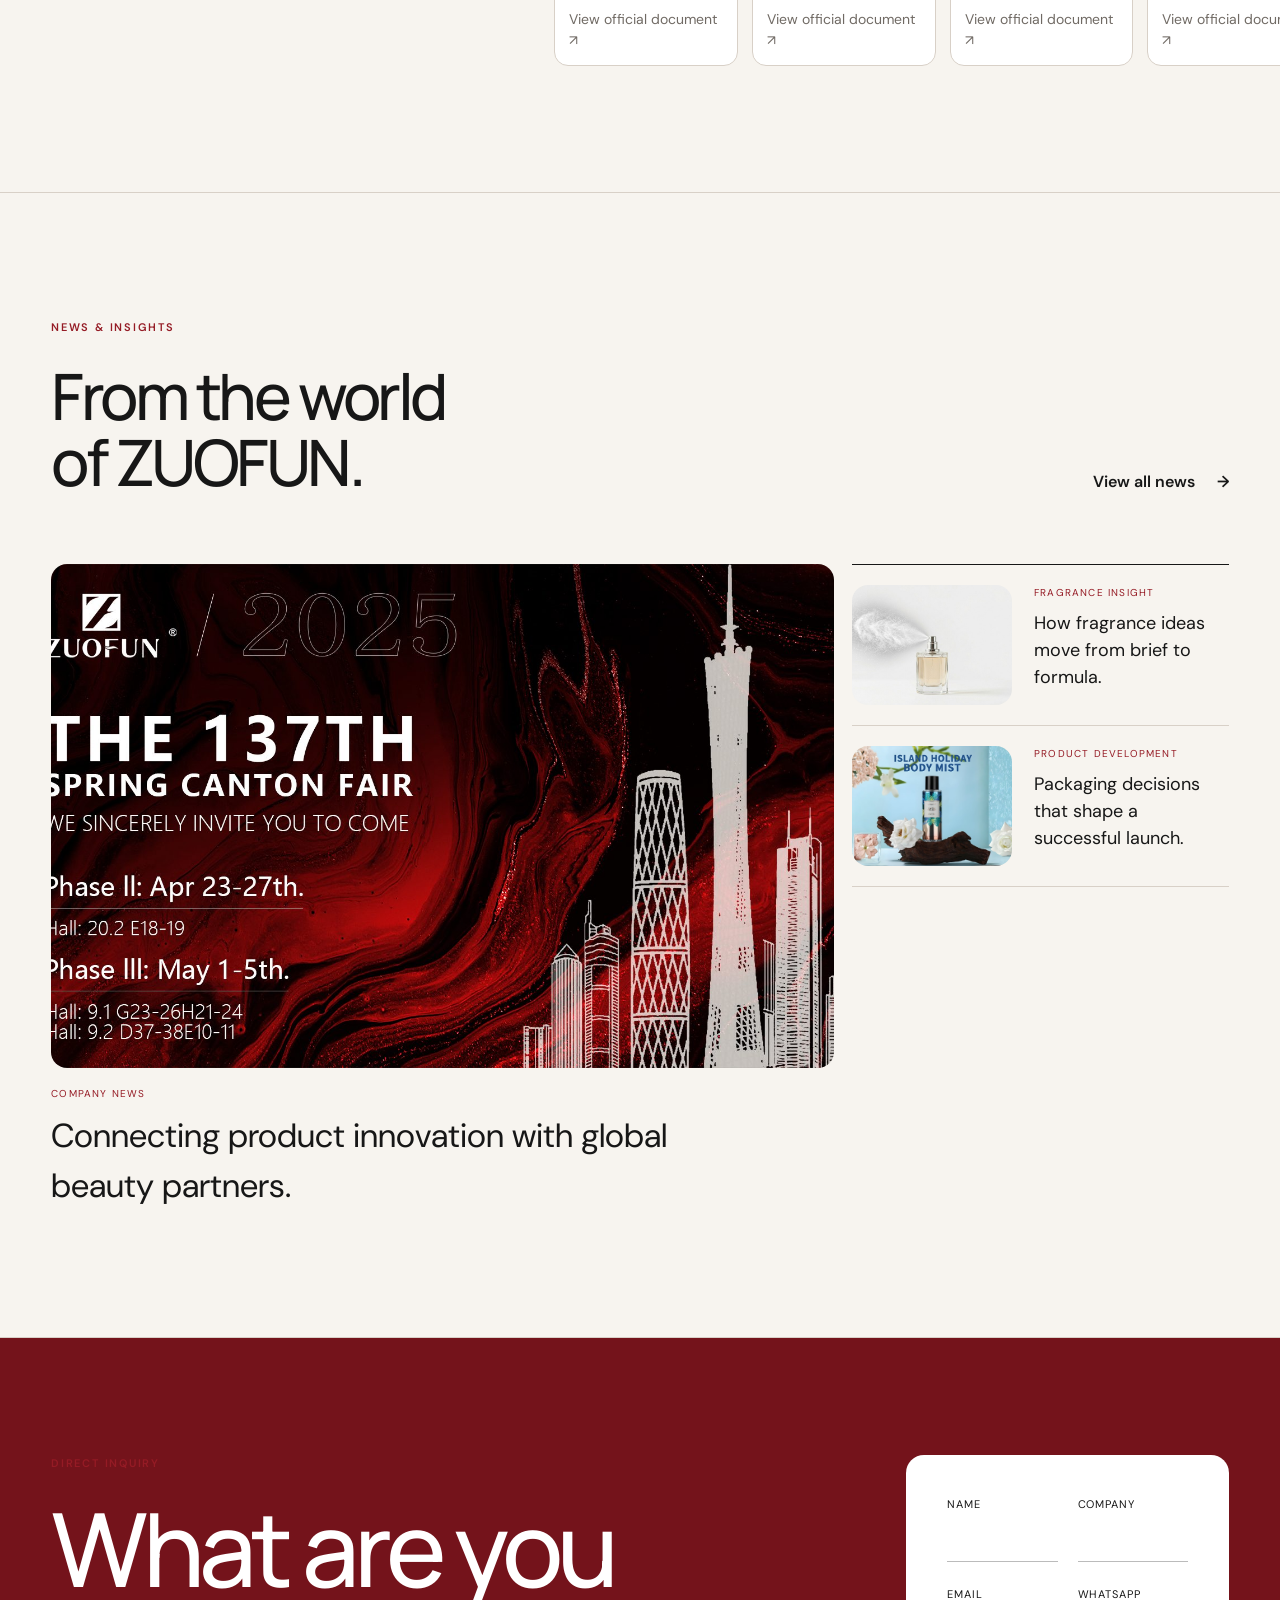
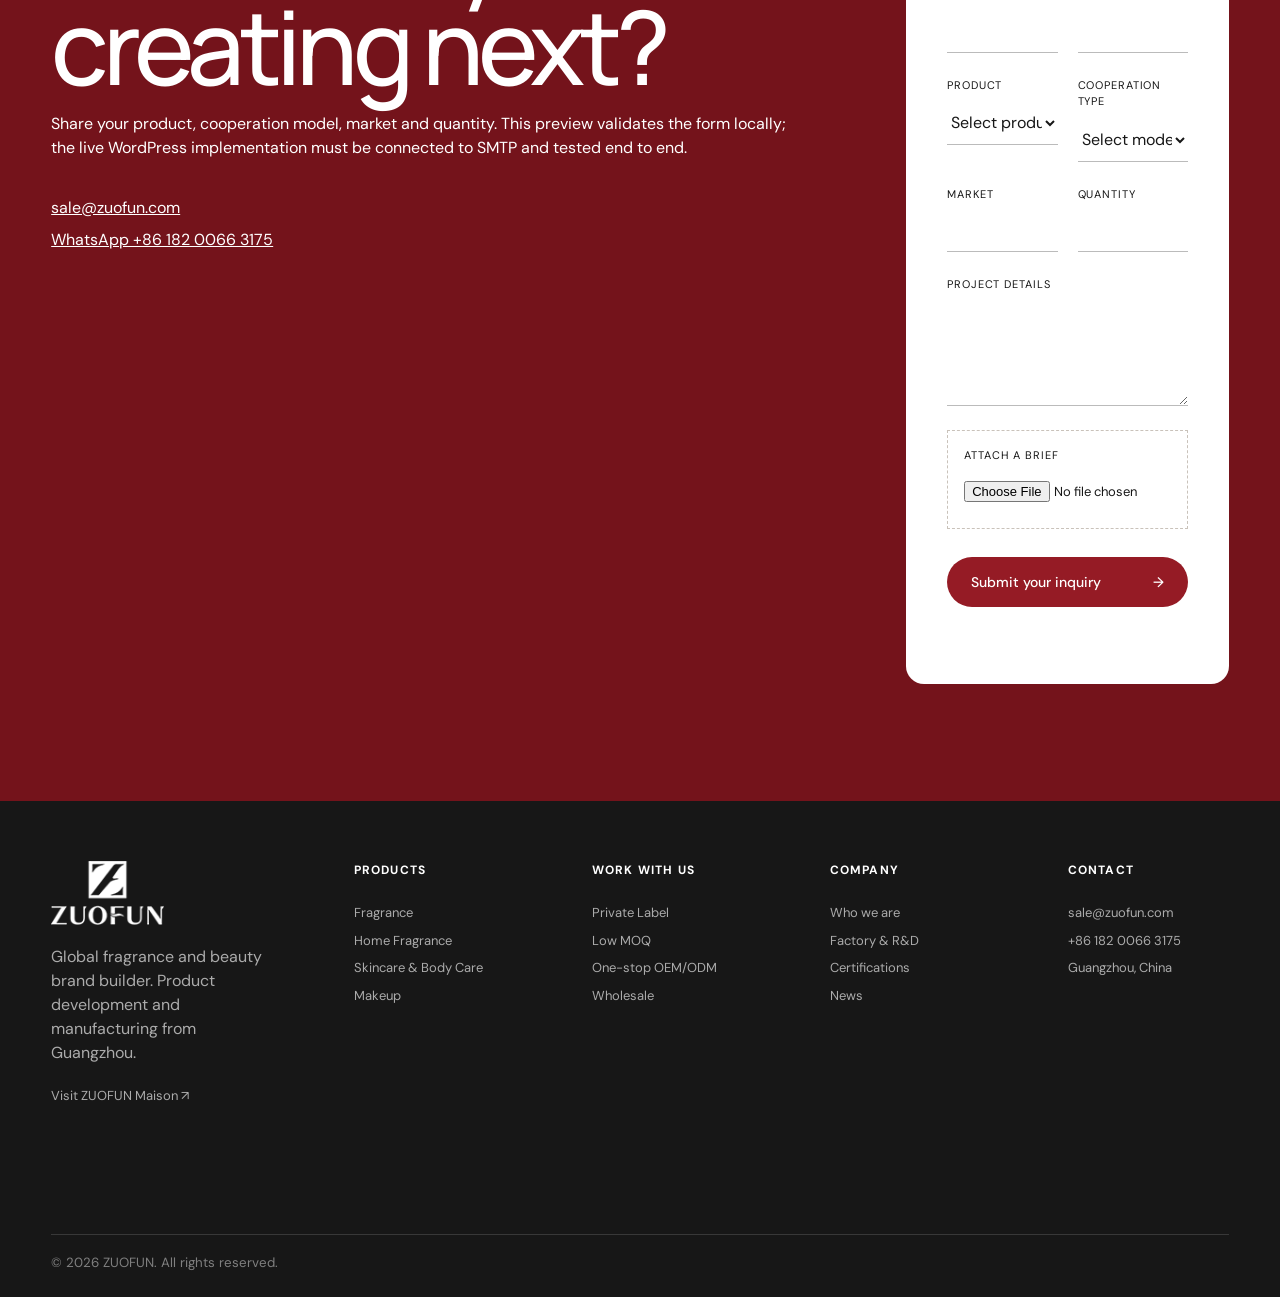
==== commit 402d8182: "Finalize homepage header and hero" ====
--- a/home-preview/index.html
+++ b/home-preview/index.html
@@ -8,17 +8,21 @@
   <link rel="preconnect" href="https://fonts.googleapis.com" />
   <link rel="preconnect" href="https://fonts.gstatic.com" crossorigin />
   <link href="https://fonts.googleapis.com/css2?family=DM+Sans:wght@300;400;500;600&family=Manrope:wght@400;500;600&display=swap" rel="stylesheet" />
-  <link rel="stylesheet" href="assets/css/style.css?v=zuofun-manufacturer-1" />
+  <link rel="stylesheet" href="assets/css/style.css?v=zuofun-header-hero-final-1" />
 </head>
 <body>
   <a class="skip-link" href="#main">Skip to content</a>
   <header class="site-header">
     <a class="brand" href="#hero"><img src="assets/images/logo-zuofun.png" alt="ZUOFUN" /></a>
     <nav class="desktop-nav" aria-label="Primary">
-      <a href="#solutions">Products</a><a href="#services">Work with us</a><a href="#expertise">Expertise</a><a href="#about">About</a><a href="#news">News</a>
+      <div class="nav-group"><button type="button" aria-expanded="false">Products <span>⌄</span></button><div class="mega-menu products-menu"><div class="mega-intro"><small>PRODUCT SOLUTIONS</small><strong>What are you<br />planning to launch?</strong><p>Explore formulation and manufacturing capabilities by category.</p></div><div class="mega-links"><a href="https://www.zuofun.com/perfume2/"><b>01</b><span>Fragrance<small>Fine fragrance, body mist and perfume sets</small></span></a><a href="https://www.zuofun.com/aromatherapy2/"><b>02</b><span>Home Fragrance<small>Reed diffusers, candles and ambient scent</small></span></a><a href="https://www.zuofun.com/skincares/"><b>03</b><span>Skin &amp; Body<small>Skincare, body care and personal care</small></span></a><a href="https://www.zuofun.com/makeups/"><b>04</b><span>Makeup<small>Formula, shade, component and packaging</small></span></a></div></div></div>
+      <div class="nav-group"><button type="button" aria-expanded="false">Work with us <span>⌄</span></button><div class="mega-menu"><div class="mega-intro"><small>COOPERATION MODELS</small><strong>Choose the right<br />route to market.</strong><p>From ready formulas to a fully developed proprietary product.</p></div><div class="mega-links"><a href="#services"><b>01</b><span>Private Label<small>Launch with proven formulas and available packaging</small></span></a><a href="#services"><b>02</b><span>Low MOQ Customized<small>Controlled first runs for new brands and markets</small></span></a><a href="#services"><b>03</b><span>One-stop OEM/ODM<small>Concept, formula, packaging and production</small></span></a><a href="#services"><b>04</b><span>Wholesale Ready to Sell<small>Finished fragrance for distribution</small></span></a></div></div></div>
+      <div class="nav-group"><button type="button" aria-expanded="false">Expertise <span>⌄</span></button><div class="mega-menu compact-menu"><div class="mega-intro"><small>MANUFACTURING EXPERTISE</small><strong>Built to develop.<br />Ready to scale.</strong></div><div class="mega-links"><a href="#expertise"><span>Formula Development<small>Fragrance and beauty R&amp;D</small></span></a><a href="#expertise"><span>Packaging Development<small>Components, decoration and cartons</small></span></a><a href="#factory"><span>Manufacturing<small>Production, filling and packing</small></span></a><a href="#certifications"><span>Quality &amp; Compliance<small>Systems and official documents</small></span></a></div></div></div>
+      <div class="nav-group"><button type="button" aria-expanded="false">About <span>⌄</span></button><div class="mega-menu compact-menu"><div class="mega-intro"><small>ABOUT ZUOFUN</small><strong>Manufacturing beauty<br />since 1997.</strong></div><div class="mega-links"><a href="https://www.zuofun.com/about/"><span>Who We Are<small>Company and development history</small></span></a><a href="#factory"><span>Factory &amp; R&amp;D<small>Facilities, laboratory and capability</small></span></a><a href="https://www.zuofun.com/certificate/"><span>Certifications<small>Published compliance documents</small></span></a><a href="#markets"><span>Global Markets<small>International manufacturing support</small></span></a></div></div></div>
+      <a class="nav-direct" href="#news">News</a>
     </nav>
     <div class="header-actions"><a class="header-cta" href="#contact">Start your project</a><button class="menu-toggle" type="button" aria-expanded="false" aria-controls="menu" aria-label="Open menu"><span></span><span></span></button></div>
-    <nav class="mobile-menu" id="menu" aria-label="Mobile navigation"><button class="menu-close" type="button" aria-label="Close menu">×</button><a href="#solutions">Products</a><a href="#services">Work with us</a><a href="#expertise">Expertise</a><a href="#about">About</a><a href="#news">News</a><a href="#contact">Start your project</a></nav>
+    <nav class="mobile-menu" id="menu" aria-label="Mobile navigation"><button class="menu-close" type="button" aria-label="Close menu">×</button><details><summary>Products</summary><a href="https://www.zuofun.com/perfume2/">Fragrance</a><a href="https://www.zuofun.com/aromatherapy2/">Home Fragrance</a><a href="https://www.zuofun.com/skincares/">Skin &amp; Body</a><a href="https://www.zuofun.com/makeups/">Makeup</a></details><details><summary>Work with us</summary><a href="#services">Private Label</a><a href="#services">Low MOQ Customized</a><a href="#services">One-stop OEM/ODM</a><a href="#services">Wholesale</a></details><details><summary>Expertise</summary><a href="#expertise">Formula Development</a><a href="#expertise">Packaging Development</a><a href="#factory">Manufacturing</a><a href="#certifications">Quality &amp; Compliance</a></details><details><summary>About</summary><a href="https://www.zuofun.com/about/">Who We Are</a><a href="#factory">Factory &amp; R&amp;D</a><a href="#certifications">Certifications</a><a href="#markets">Global Markets</a></details><a href="#news">News</a><a class="mobile-cta" href="#contact">Start your project →</a></nav>
   </header>
 
   <main id="main">
@@ -29,7 +33,7 @@
         <p class="hero-lead">OEM, ODM, OBM and private label manufacturing—from fragrance development and packaging to certified production and global delivery.</p>
         <div class="hero-actions"><a class="button primary" href="#contact">Start your project <span>→</span></a><a class="button secondary" href="#services">Explore OEM/ODM <span>↓</span></a></div>
       </div>
-      <figure class="hero-visual reveal"><img src="assets/images/hero-formulation.jpg" alt="Fragrance formulation in the ZUOFUN laboratory" /><figcaption><span>Fragrance / Skincare / Makeup</span> From formula to finished product</figcaption></figure>
+      <figure class="hero-visual reveal"><img src="assets/images/hero-formulation.jpg" alt="Fragrance formulation in the ZUOFUN laboratory" /><div class="hero-image-label"><small>FULL-SERVICE MANUFACTURING</small><strong>Formula → Packaging → Production</strong></div><figcaption><span>Fragrance / Skincare / Makeup</span> Guangzhou, China</figcaption></figure>
       <div class="hero-proof"><span>Founded in 1997</span><span>60,000m² production &amp; R&amp;D base</span><span>Up to 100,000 perfume bottles daily</span></div>
     </section>
 
@@ -114,6 +118,6 @@
   </main>
 
   <footer class="site-footer"><div class="footer-brand"><img src="assets/images/logo-zuofun.png" alt="ZUOFUN" /><p>Global fragrance and beauty brand builder. Product development and manufacturing from Guangzhou.</p><a href="https://zuofunperfumes.com" target="_blank" rel="noopener">Visit ZUOFUN Maison ↗</a></div><div><h3>Products</h3><a href="https://www.zuofun.com/perfume2/">Fragrance</a><a href="https://www.zuofun.com/aromatherapy2/">Home Fragrance</a><a href="https://www.zuofun.com/skincares/">Skincare &amp; Body Care</a><a href="https://www.zuofun.com/makeups/">Makeup</a></div><div><h3>Work with us</h3><a href="#services">Private Label</a><a href="#services">Low MOQ</a><a href="#services">One-stop OEM/ODM</a><a href="#services">Wholesale</a></div><div><h3>Company</h3><a href="https://www.zuofun.com/about/">Who we are</a><a href="#factory">Factory &amp; R&amp;D</a><a href="#certifications">Certifications</a><a href="#news">News</a></div><div><h3>Contact</h3><a href="mailto:sale@zuofun.com">sale@zuofun.com</a><a href="https://wa.me/8618200663175">+86 182 0066 3175</a><span>Guangzhou, China</span></div><small>© 2026 ZUOFUN. All rights reserved.</small></footer>
-  <script src="assets/js/main.js?v=zuofun-manufacturer-1"></script>
+  <script src="assets/js/main.js?v=zuofun-header-hero-final-1"></script>
 </body>
 </html>
--- a/home-preview/assets/css/style.css
+++ b/home-preview/assets/css/style.css
@@ -66,3 +66,20 @@
 .news-lead img,.news-secondary img{border-radius:2px}.contact{background:var(--red-dark)}.inquiry-form{border-radius:2px;box-shadow:none}.form-submit{border-radius:0;background:var(--red)}.site-footer{background:#171717}
 
 @media(max-width:800px){.site-header{position:absolute;top:0;left:0;right:0;width:100%;height:72px;padding:0 18px;transform:none}.site-header.is-scrolled{height:64px}.brand img{height:42px}.menu-toggle{color:#fff}.site-header.is-scrolled .menu-toggle{color:var(--ink)}.site-header .mobile-menu{left:0;top:0;height:100vh;padding:86px 24px 40px;background:var(--red-dark)}.hero{grid-template-columns:1fr;min-height:auto;padding:0}.hero-copy{min-height:78vh;padding:128px 22px 112px}.hero h1{font-size:clamp(52px,15vw,72px);line-height:1}.hero-lead{margin-top:28px}.hero-actions{align-items:stretch;max-width:none;margin:32px 0 0}.hero-visual{height:66vh;min-height:480px;margin:0;padding:0}.hero-visual figcaption{left:20px;right:20px}.hero-proof{position:static;display:grid;grid-template-columns:1fr;margin:0;padding:12px 22px 20px;border-top:0;background:var(--red-dark);color:rgba(255,255,255,.65)}.hero-proof span{padding:10px 0;border-top:1px solid rgba(255,255,255,.2)}.hero-proof span+span{border-top:1px solid rgba(255,255,255,.2)}.facts{grid-template-columns:1fr 1fr}.facts div,.facts div+div{padding:24px 18px 24px 0;border-right:0;border-top:1px solid #cfc5ba}.facts div:nth-child(even){padding-left:18px;border-left:1px solid #cfc5ba}.certifications{grid-template-columns:1fr}.cert-list{grid-template-columns:1fr 1fr}.cert-list img{height:230px}.markets{padding-left:22px;padding-right:22px}.about{padding-left:22px}.site-footer{background:#171717}}
+
+/* Approved structure-plan visual language */
+body{background:#fffafa}
+.site-header{position:fixed;z-index:90;top:16px;left:50%;right:auto;width:min(1240px,calc(100% - 28px));height:66px;padding:0 14px 0 22px;transform:translateX(-50%);border:1px solid rgba(149,27,37,.17);border-radius:999px;background:rgba(255,255,255,.9);box-shadow:0 12px 38px rgba(116,19,27,.1);backdrop-filter:blur(18px);color:var(--ink)}.site-header.is-scrolled{top:10px;height:58px;border-radius:999px;background:rgba(255,255,255,.97)}.brand img,.site-header.is-scrolled .brand img{height:42px;filter:none}.desktop-nav a{color:#756a6b}.desktop-nav a:hover{color:var(--red)}.header-cta,.site-header.is-scrolled .header-cta{background:var(--red);color:#fff;border-color:var(--red);border-radius:999px}
+.hero{display:block;min-height:auto;padding:142px var(--pad) 92px;text-align:center;background:radial-gradient(circle at 50% 25%,#fff 0,#fffaf8 38%,#f9efed 74%,#f3e2e1 100%);color:var(--ink)}.hero-copy{display:block;min-height:0;padding:38px 0 0}.hero .eyebrow{color:var(--red)}.hero h1{max-width:1120px;margin:0 auto;font-family:var(--display);font-size:clamp(68px,8vw,124px);font-weight:500;line-height:.9;letter-spacing:-.07em}.hero-accent{color:var(--red)}.hero-lead{max-width:760px;margin:40px auto 0;color:var(--muted);font-size:clamp(17px,1.45vw,21px)}.hero-actions{justify-content:center}.hero-actions .button.primary{background:var(--red);color:#fff}.hero-actions .button.secondary{border-color:#d8bfc0;color:var(--ink);background:rgba(255,255,255,.55)}
+.hero-visual{height:min(48vw,620px);min-height:0;max-width:1180px;margin:72px auto 0;padding:10px;border:1px solid rgba(149,27,37,.18);border-radius:24px;background:#fff;box-shadow:0 30px 75px rgba(116,19,27,.13)}.hero-visual img{border-radius:16px}.hero-visual::after{inset:10px;border-radius:16px;background:linear-gradient(0deg,rgba(30,13,15,.46),transparent 50%)}.hero-proof{position:static;display:grid;grid-template-columns:repeat(3,1fr);max-width:980px;margin:22px auto 0;padding:20px 24px;border:1px solid var(--line);border-radius:18px;background:#fff;color:var(--muted);box-shadow:0 12px 34px rgba(116,19,27,.05)}.hero-proof span+span{border-left:1px solid var(--line)}
+.section{border-bottom:1px solid var(--line)}.section-intro,.about-copy,.process-heading,.expertise-heading,.factory-heading,.markets-copy,.cert-heading,.news-heading{position:relative}.section-intro h2,.about h2,.process-heading h2,.expertise-heading h2,.factory-heading h2,.markets-copy h2,.cert-heading h2,.news-heading h2{letter-spacing:-.055em}.solution-panel,.facts,.service-list,.process-list,.expertise-list,.factory-gallery,.markets-map,.cert-list,.news-layout,.inquiry-form{transition:transform .3s,box-shadow .3s}.solution-panel:hover,.markets-map:hover,.inquiry-form:hover{transform:translateY(-4px);box-shadow:0 22px 54px rgba(116,19,27,.08)}
+.solution-stage,.about-image,.factory-gallery figure,.news img{border-radius:16px}.services{background:var(--red-dark)}.service-item img{border-radius:12px}.factory{background:#171717}.cert-list a{border-radius:14px}.inquiry-form{border-radius:18px}.form-submit{border-radius:999px}.contact{background:var(--red-dark)}
+@media(max-width:800px){.site-header{top:10px;left:10px;right:10px;width:auto;height:58px;padding:0 13px 0 17px;transform:none}.site-header.is-scrolled{top:8px;height:56px}.brand img,.site-header.is-scrolled .brand img{height:36px}.menu-toggle,.site-header.is-scrolled .menu-toggle{color:var(--ink)}.site-header .mobile-menu{left:-10px;top:-10px;width:100vw}.hero{padding:112px 18px 68px}.hero-copy{padding-top:22px}.hero h1{font-size:clamp(54px,16vw,78px);line-height:.94}.hero-lead{margin-top:28px}.hero-actions{max-width:290px;margin-left:auto;margin-right:auto}.hero-visual{height:68vw;min-height:310px;margin-top:52px;padding:7px;border-radius:18px}.hero-visual img,.hero-visual::after{border-radius:12px}.hero-visual::after{inset:7px}.hero-proof{grid-template-columns:1fr;padding:8px 18px}.hero-proof span{padding:10px}.hero-proof span+span{border-left:0;border-top:1px solid var(--line)}.solution-stage,.about-image,.factory-gallery figure,.news img{border-radius:12px}.inquiry-form{border-radius:14px}}
+
+/* Header + Hero finalisation */
+.desktop-nav{height:100%;align-items:center}.desktop-nav .nav-direct,.desktop-nav .nav-group>button{height:100%;display:flex;align-items:center;gap:6px;border:0;background:transparent;padding:0;color:#756a6b;text-decoration:none;font:500 12px var(--sans);cursor:pointer}.desktop-nav .nav-group>button span{font-size:12px;transition:transform .2s}.nav-group{height:100%;display:flex;align-items:center}.nav-group:hover>button,.nav-group:focus-within>button,.desktop-nav .nav-direct:hover{color:var(--red)}.nav-group:hover>button span,.nav-group:focus-within>button span{transform:rotate(180deg)}
+.mega-menu{position:absolute;z-index:100;top:calc(100% + 12px);left:50%;width:min(960px,calc(100vw - 42px));padding:26px;display:grid;grid-template-columns:280px 1fr;gap:32px;transform:translate(-50%,12px);border:1px solid rgba(149,27,37,.16);border-radius:22px;background:rgba(255,255,255,.98);box-shadow:0 28px 70px rgba(80,18,25,.16);opacity:0;visibility:hidden;pointer-events:none;transition:opacity .2s,transform .25s,visibility .2s}.nav-group:hover .mega-menu,.nav-group:focus-within .mega-menu{opacity:1;visibility:visible;pointer-events:auto;transform:translate(-50%,0)}.mega-intro{padding:8px 26px 8px 4px;border-right:1px solid var(--line)}.mega-intro small{color:var(--red);font-size:10px;letter-spacing:.14em}.mega-intro strong{display:block;margin-top:14px;font:500 25px/1.15 var(--display);letter-spacing:-.04em}.mega-intro p{margin:16px 0 0;color:var(--muted);font-size:13px}.mega-links{display:grid;grid-template-columns:1fr 1fr;gap:6px}.mega-links a{display:grid;grid-template-columns:28px 1fr;gap:9px;padding:13px 12px;border-radius:12px;color:var(--ink);text-decoration:none;transition:background .2s,transform .2s}.mega-links a:hover{background:#fff1f2;transform:translateX(3px)}.mega-links b{color:var(--red);font-size:10px}.mega-links span{font-size:14px;font-weight:600}.mega-links small{display:block;margin-top:4px;color:var(--muted);font-size:11px;font-weight:400}.compact-menu{width:min(850px,calc(100vw - 42px))}
+.hero-copy{max-width:1180px;margin:0 auto}.hero h1{max-width:1060px}.hero-lead{max-width:730px}.hero-visual{position:relative}.hero-image-label{position:absolute;z-index:3;top:32px;left:32px;padding:15px 18px;border:1px solid rgba(255,255,255,.34);background:rgba(23,23,23,.52);backdrop-filter:blur(10px);color:#fff;text-align:left}.hero-image-label small{display:block;margin-bottom:6px;color:#dec4a8;font-size:9px;letter-spacing:.14em}.hero-image-label strong{font:500 14px var(--display)}
+.hero-actions .button{min-width:200px;justify-content:space-between}.hero-proof span{font-weight:500}
+@media(max-width:1100px){.desktop-nav{gap:18px}.desktop-nav .nav-direct,.desktop-nav .nav-group>button{font-size:11px}.header-cta{padding-inline:16px}}
+@media(max-width:800px){.desktop-nav{display:none}.site-header .mobile-menu{overflow:auto;gap:0}.mobile-menu details{border-bottom:1px solid rgba(255,255,255,.2)}.mobile-menu summary{display:flex;align-items:center;justify-content:space-between;padding:15px 0;color:#fff;font:500 25px var(--display);cursor:pointer}.mobile-menu summary::after{content:"+";font:300 25px var(--sans)}.mobile-menu details[open] summary::after{content:"−"}.mobile-menu details a{padding:8px 0 8px 16px;border-bottom:0;color:rgba(255,255,255,.72);font-size:15px}.mobile-menu>a{font-size:25px}.mobile-menu .mobile-cta{margin-top:24px;padding:15px 18px;border:1px solid rgba(255,255,255,.35);border-radius:999px;background:#fff;color:var(--red-dark);font-size:14px;text-align:center}.hero-image-label{top:20px;left:20px;padding:11px 13px}.hero-image-label strong{font-size:12px}.hero-actions .button{min-width:0}}
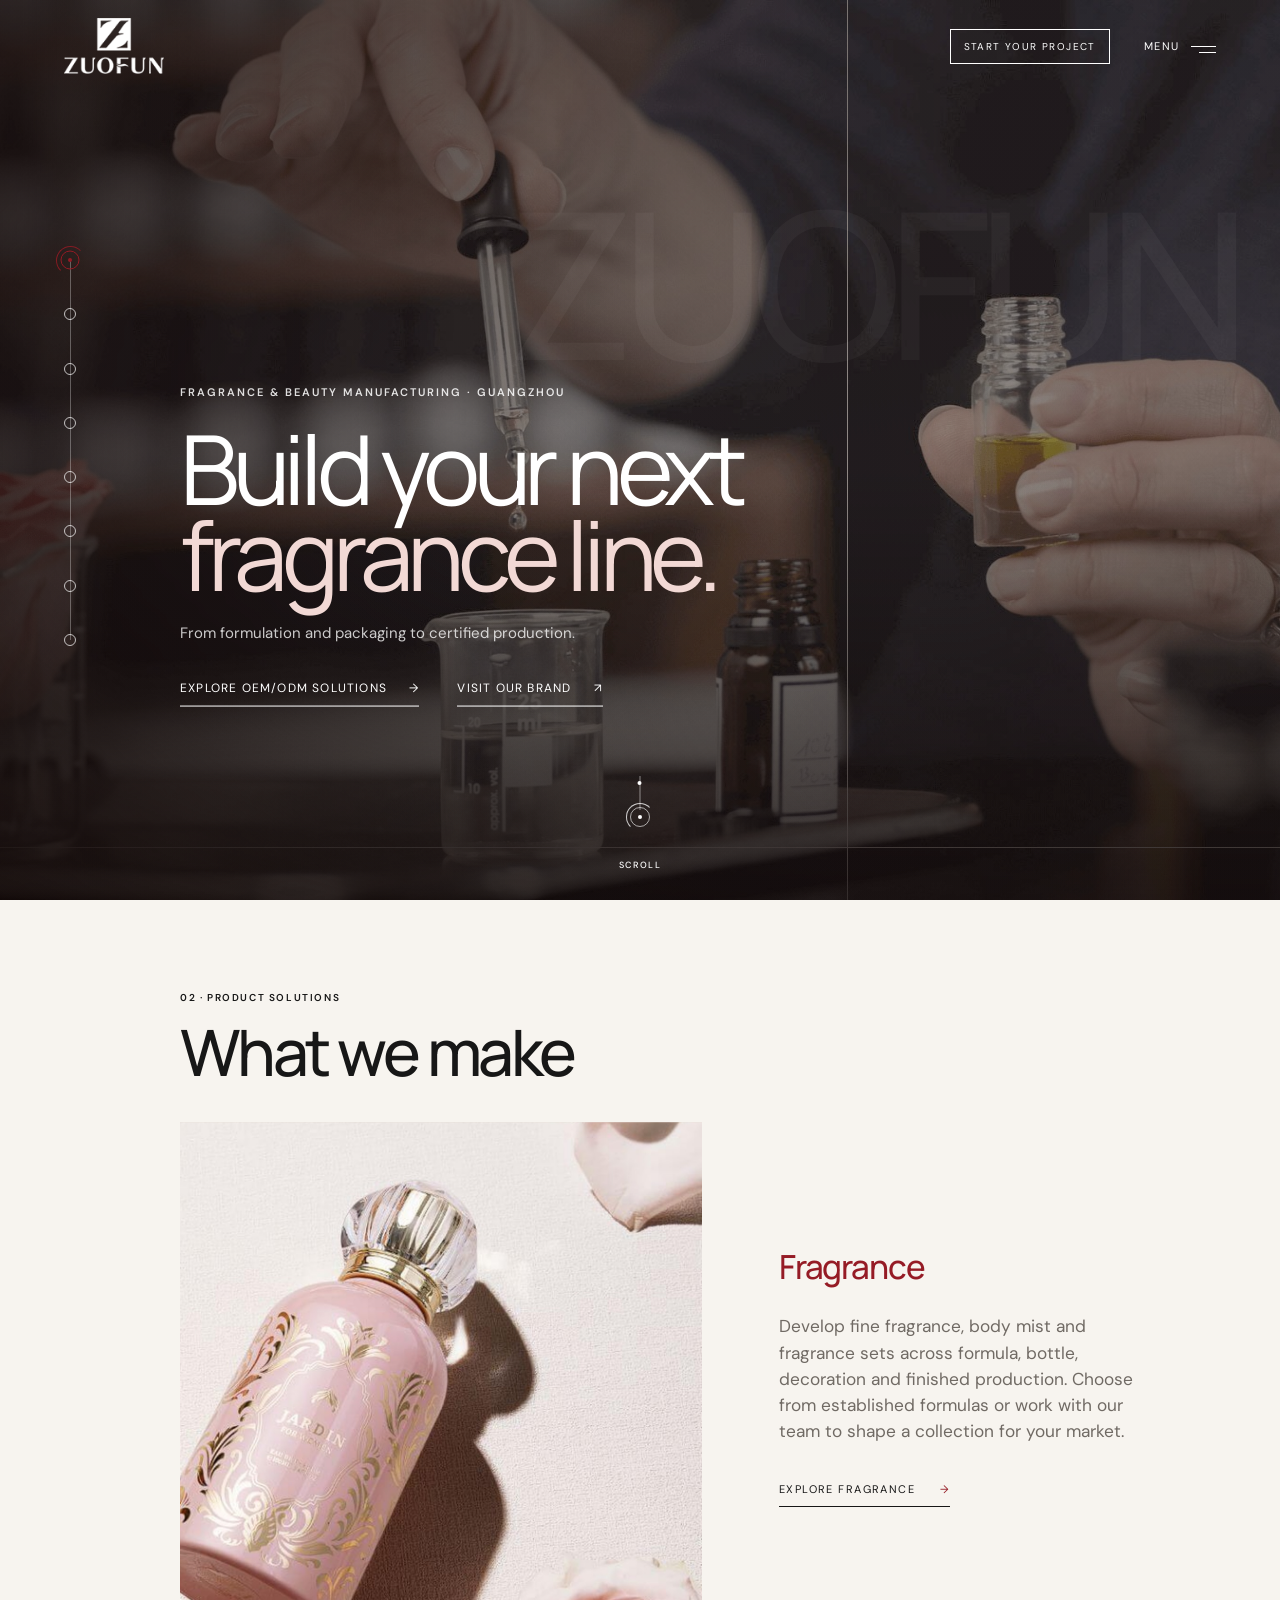
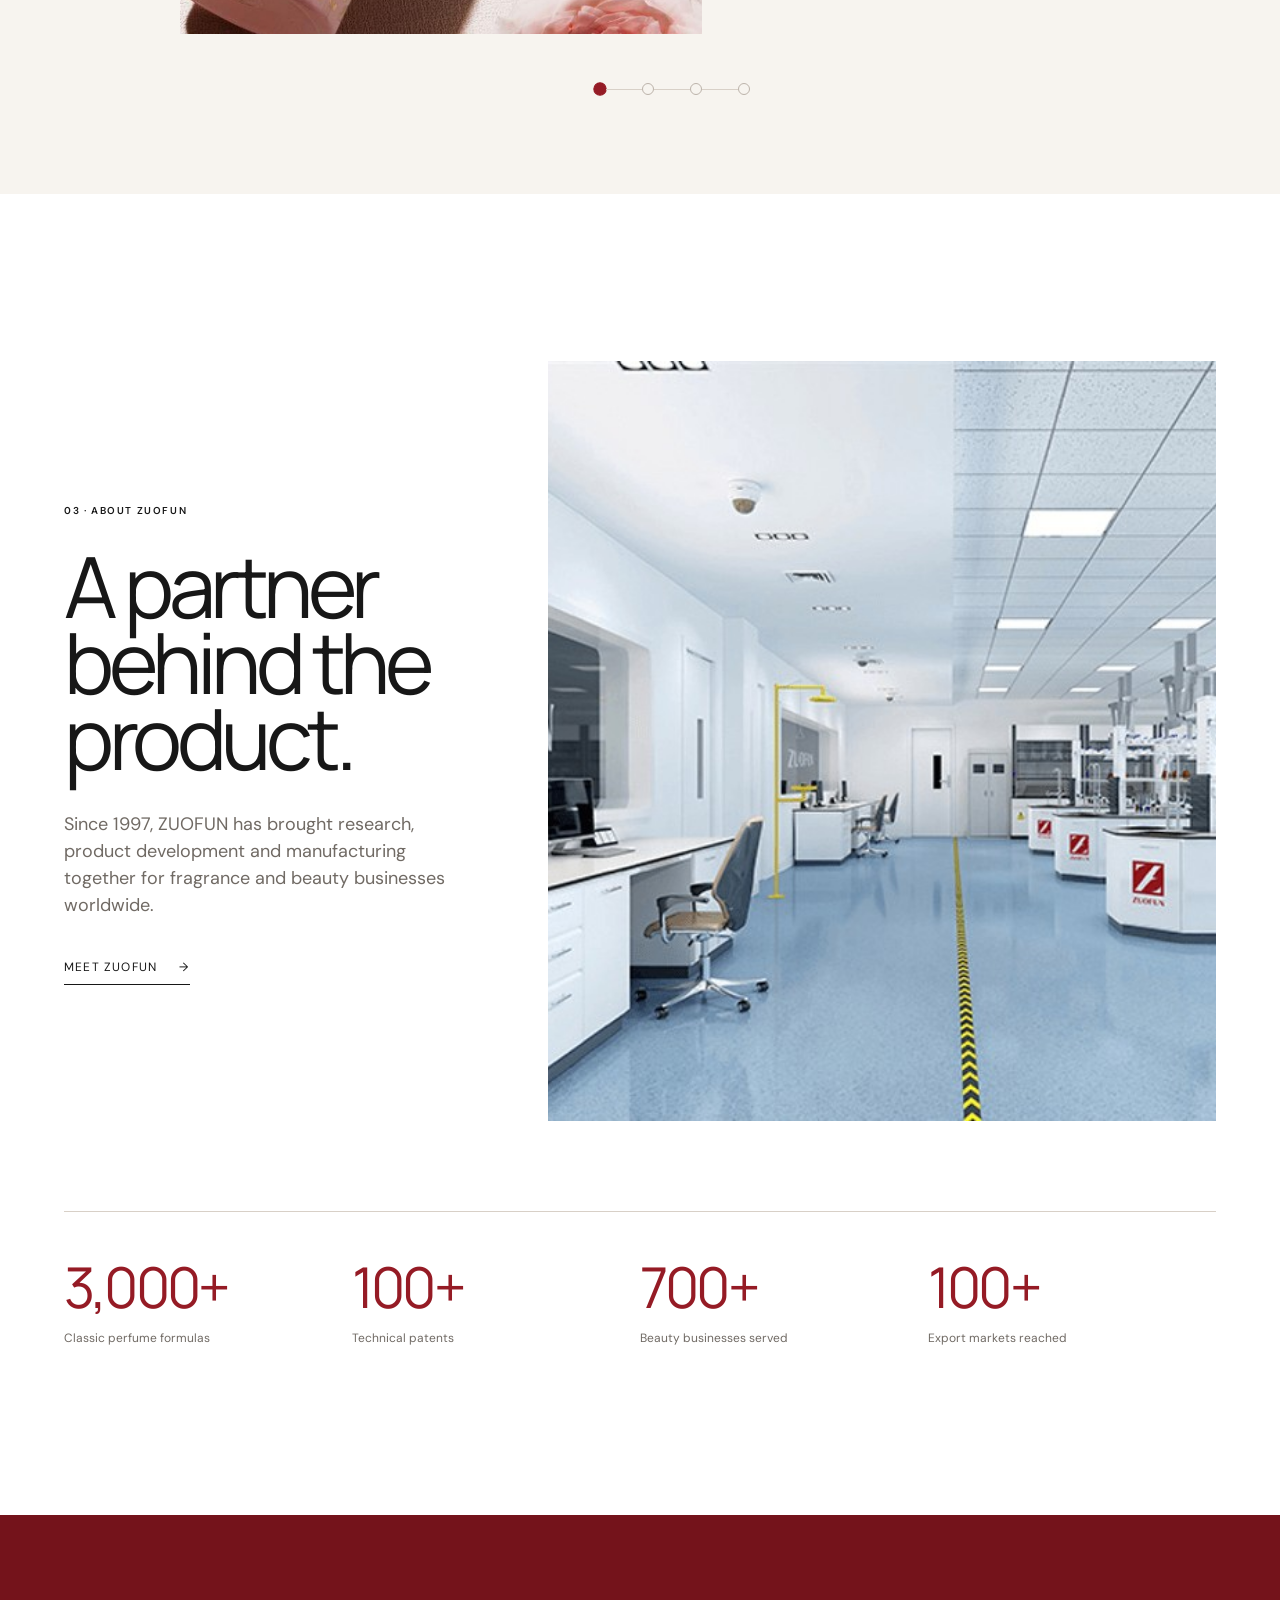
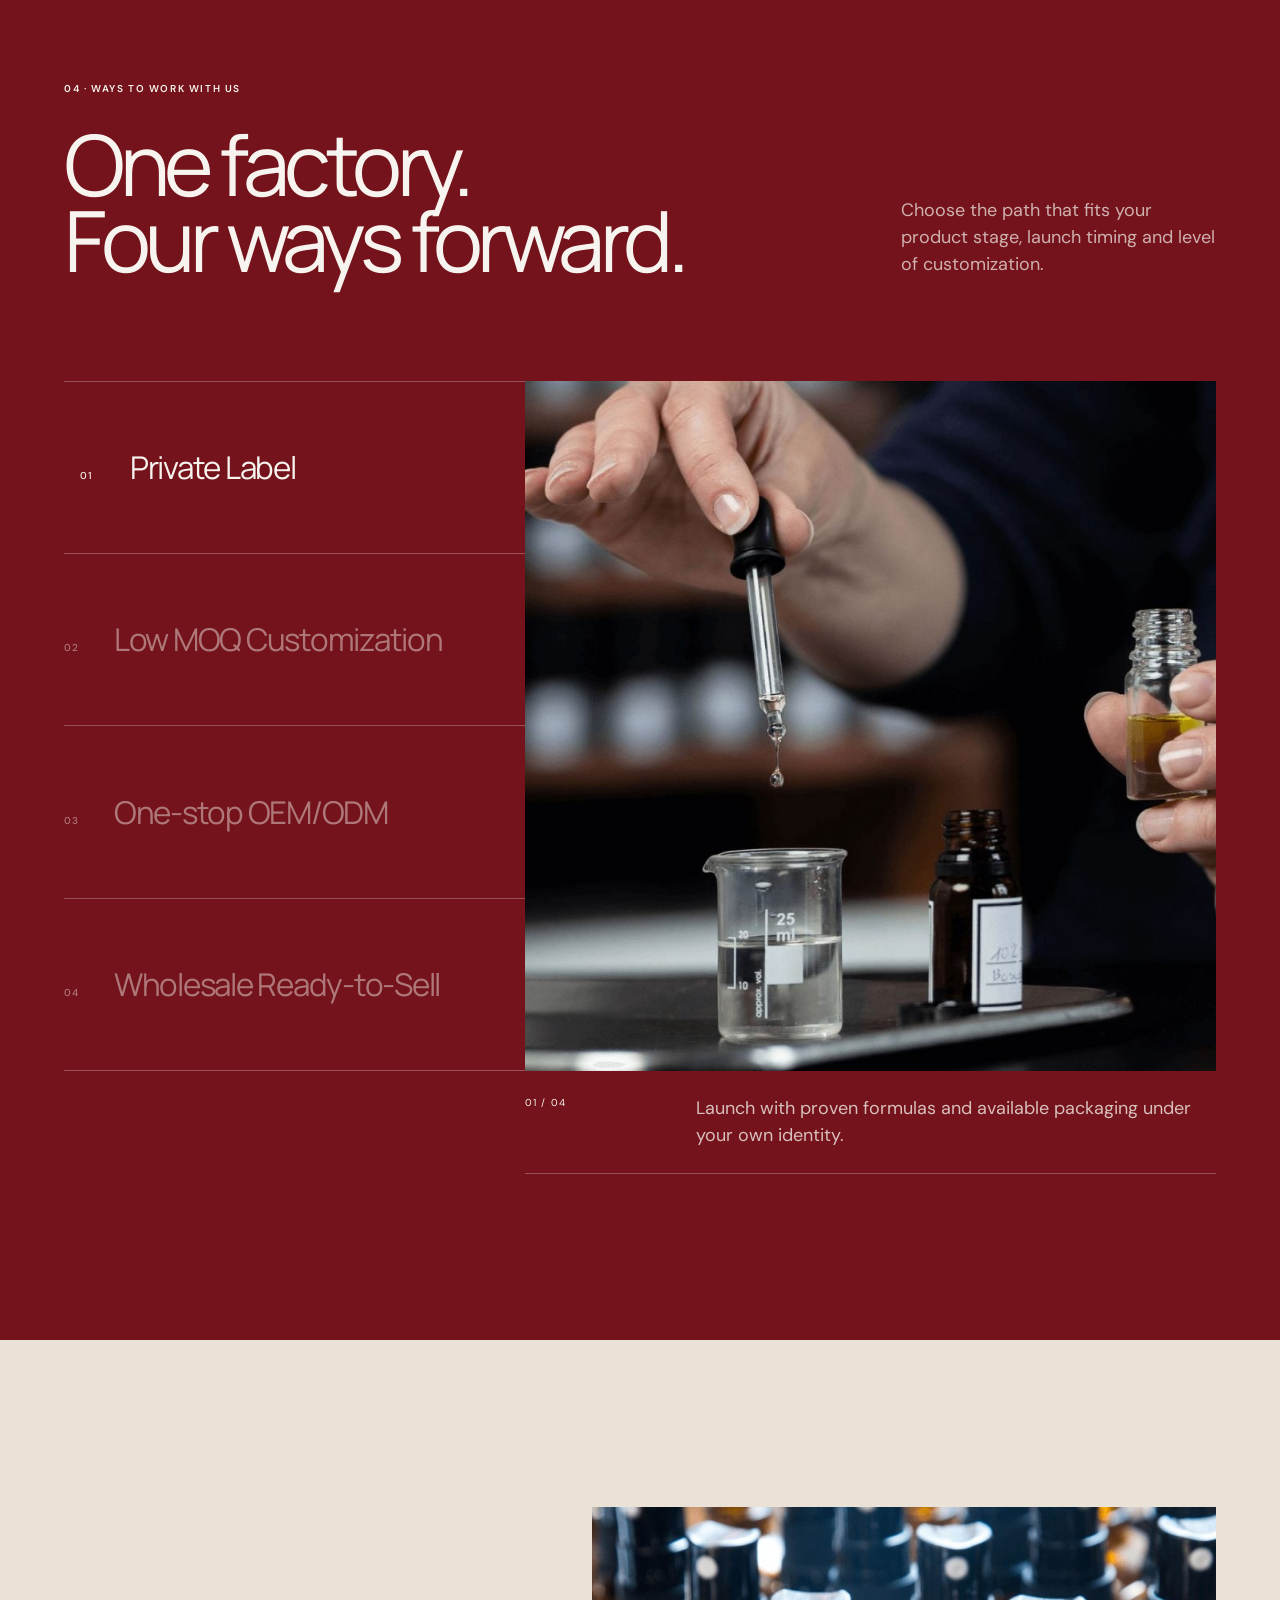
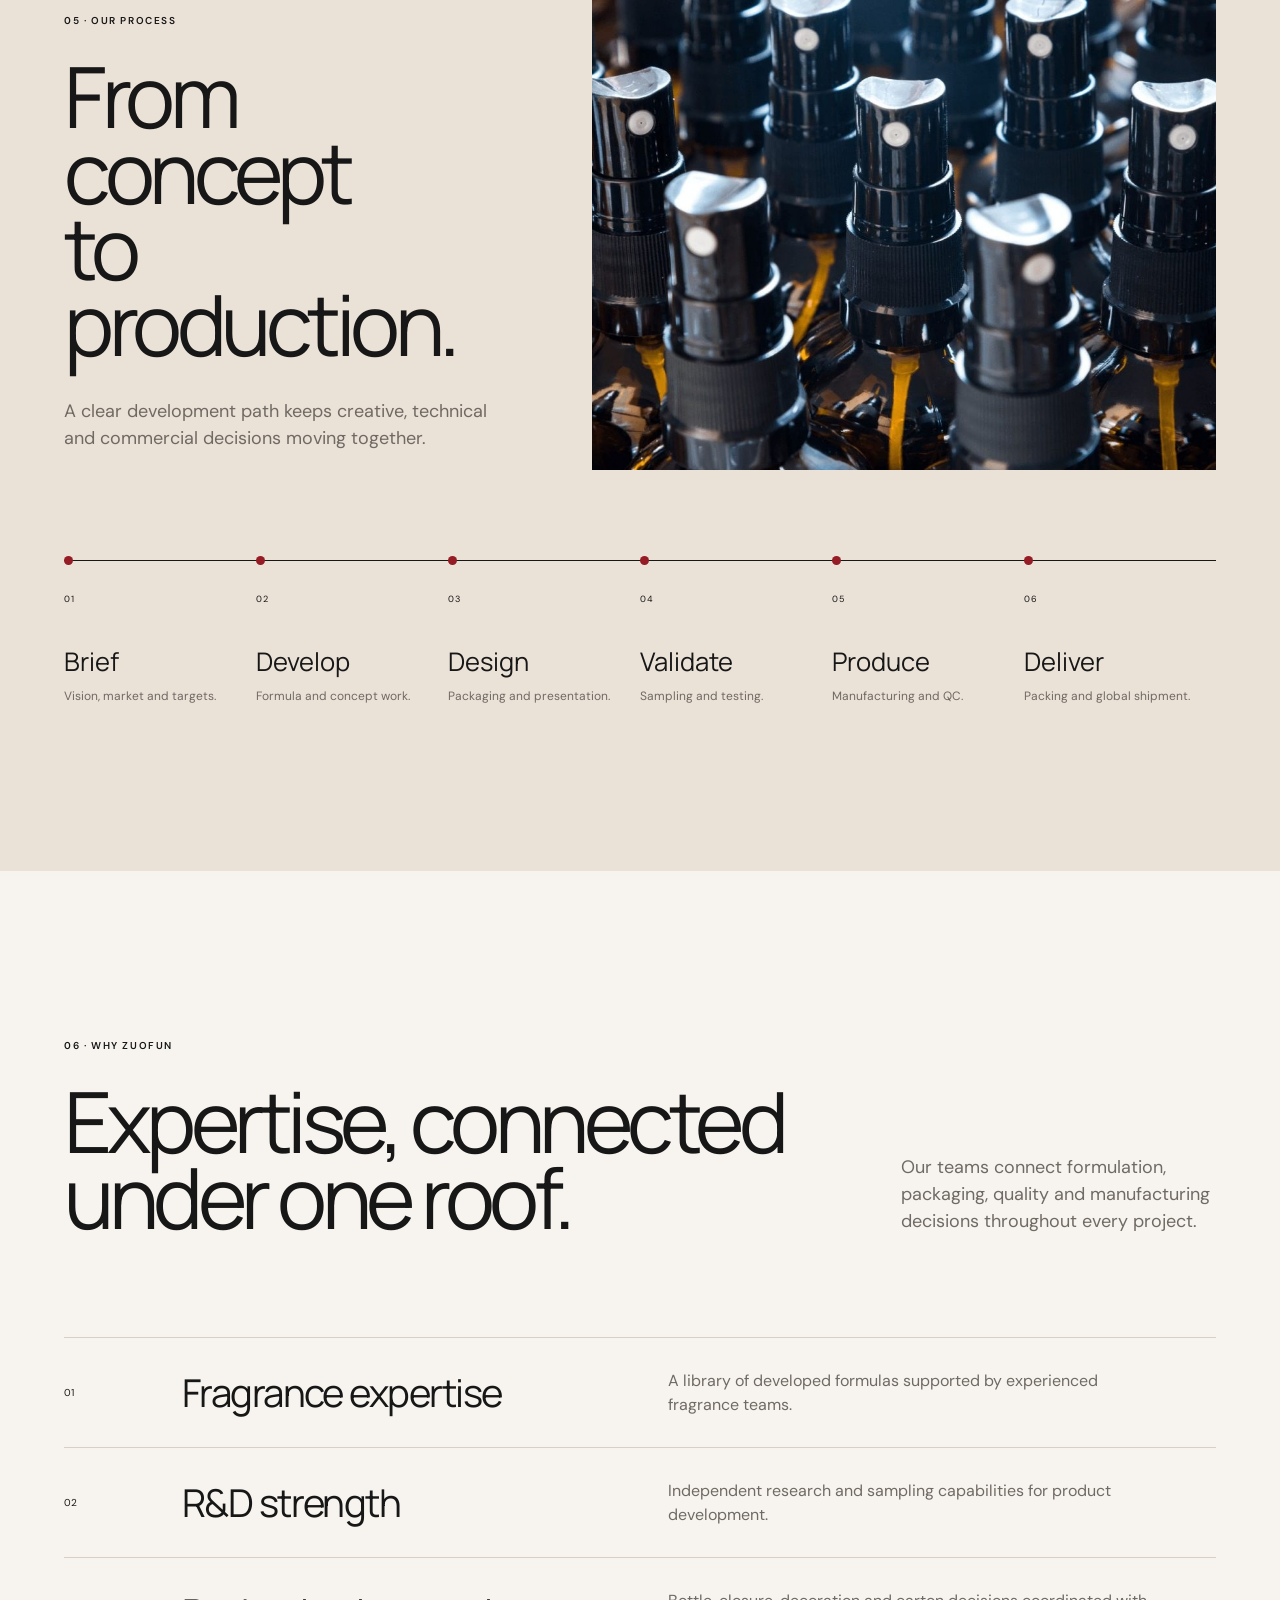
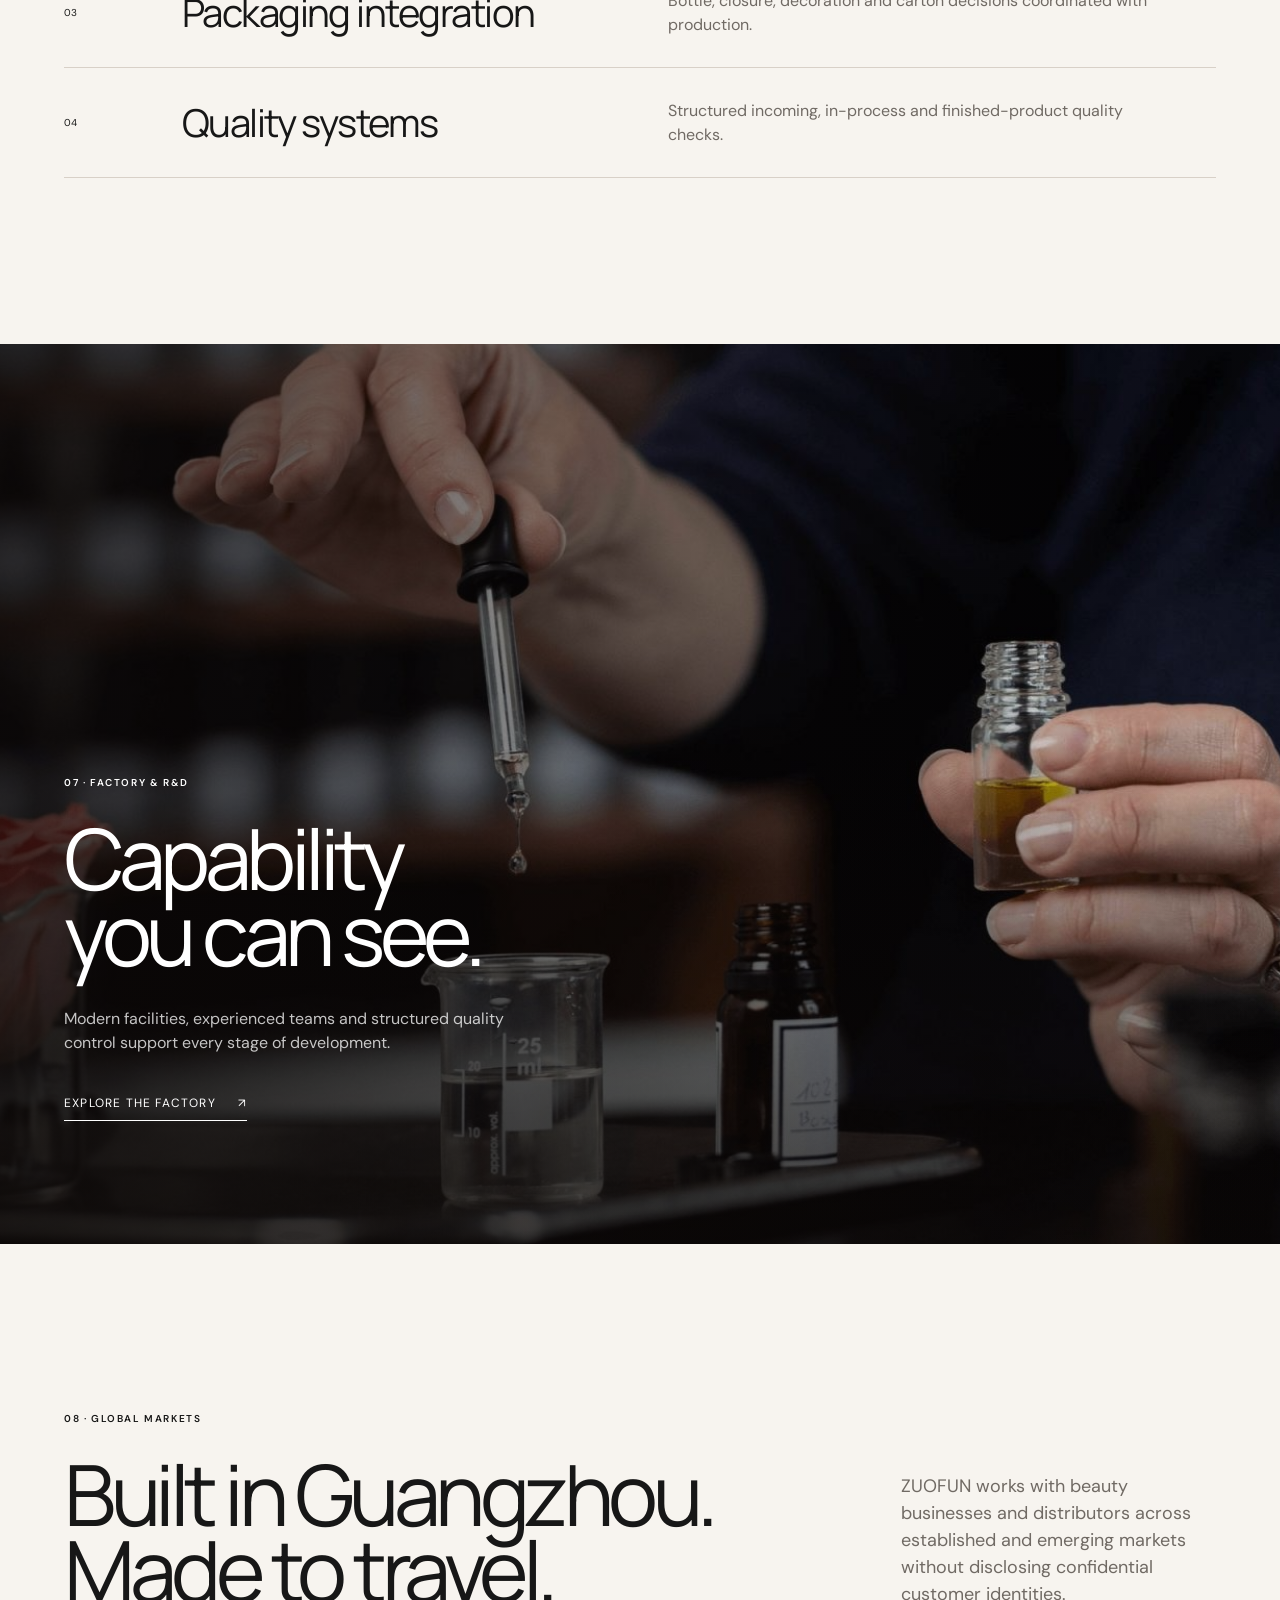
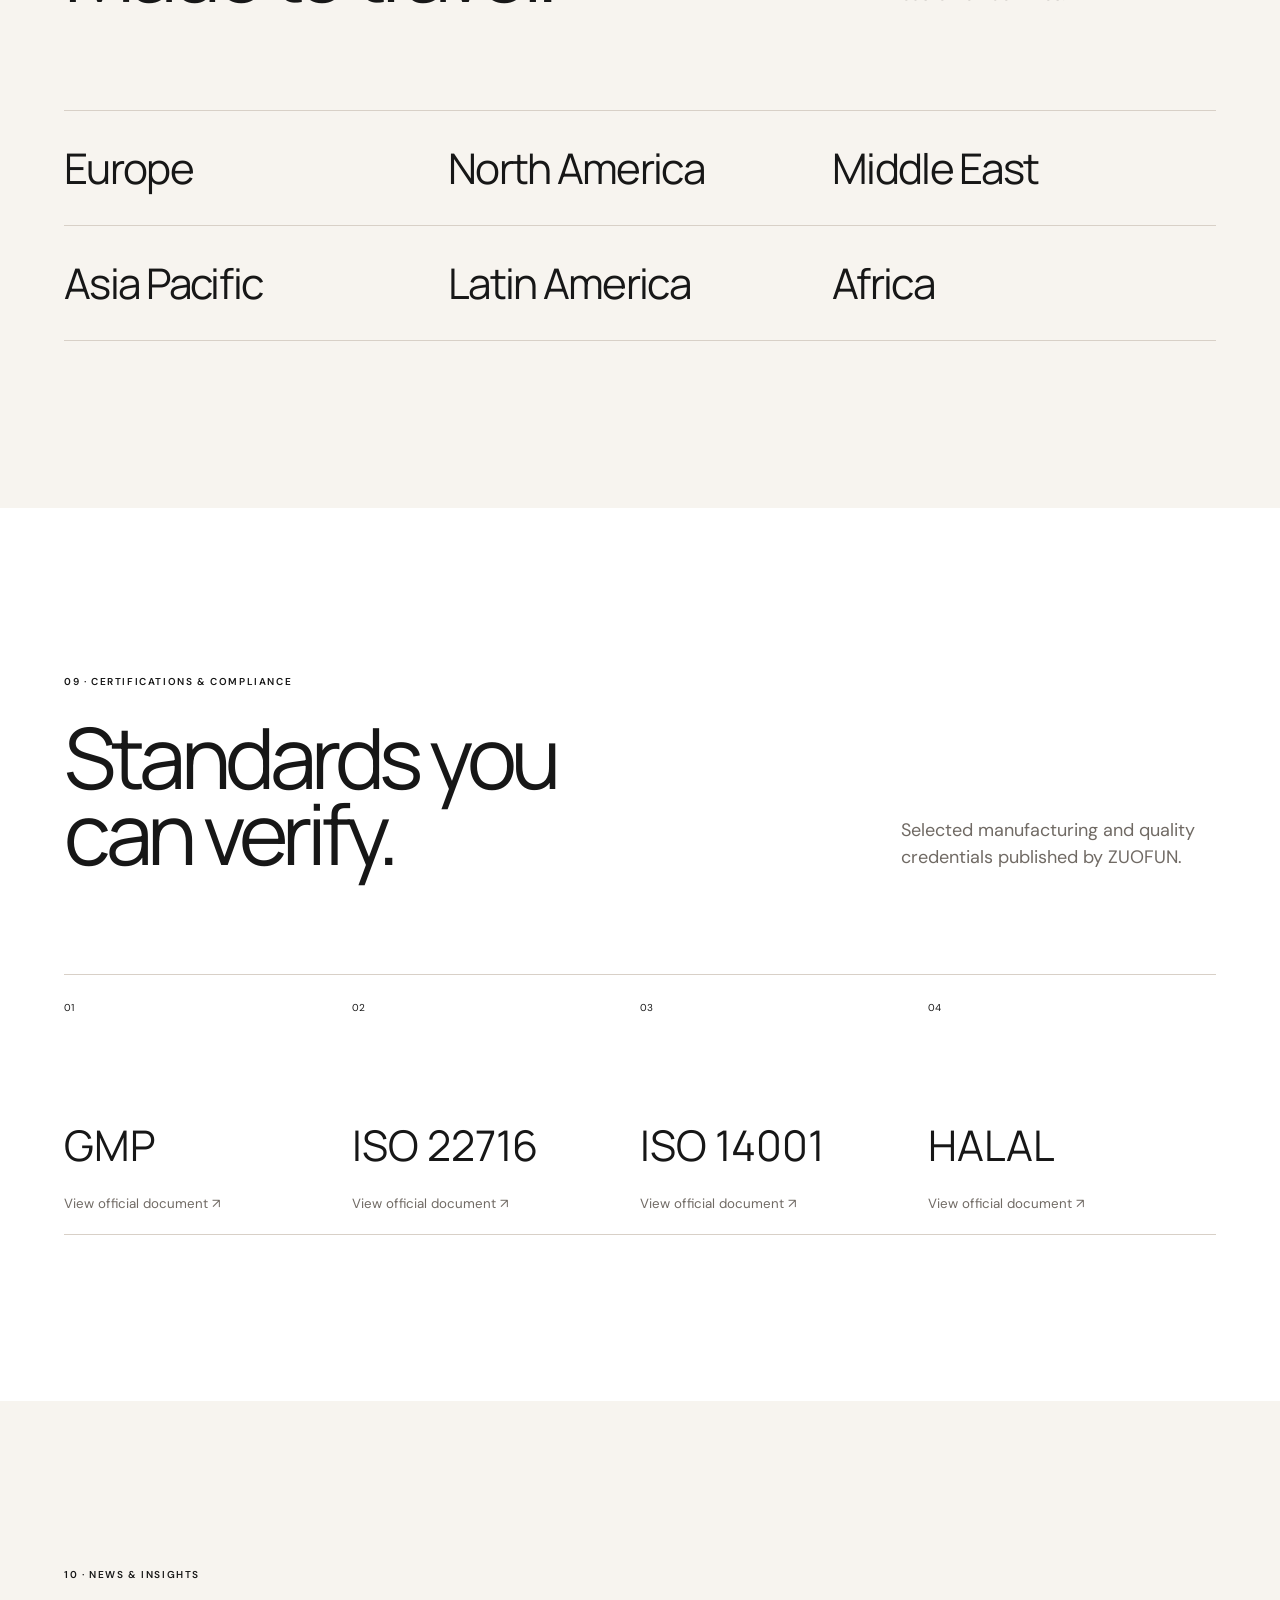
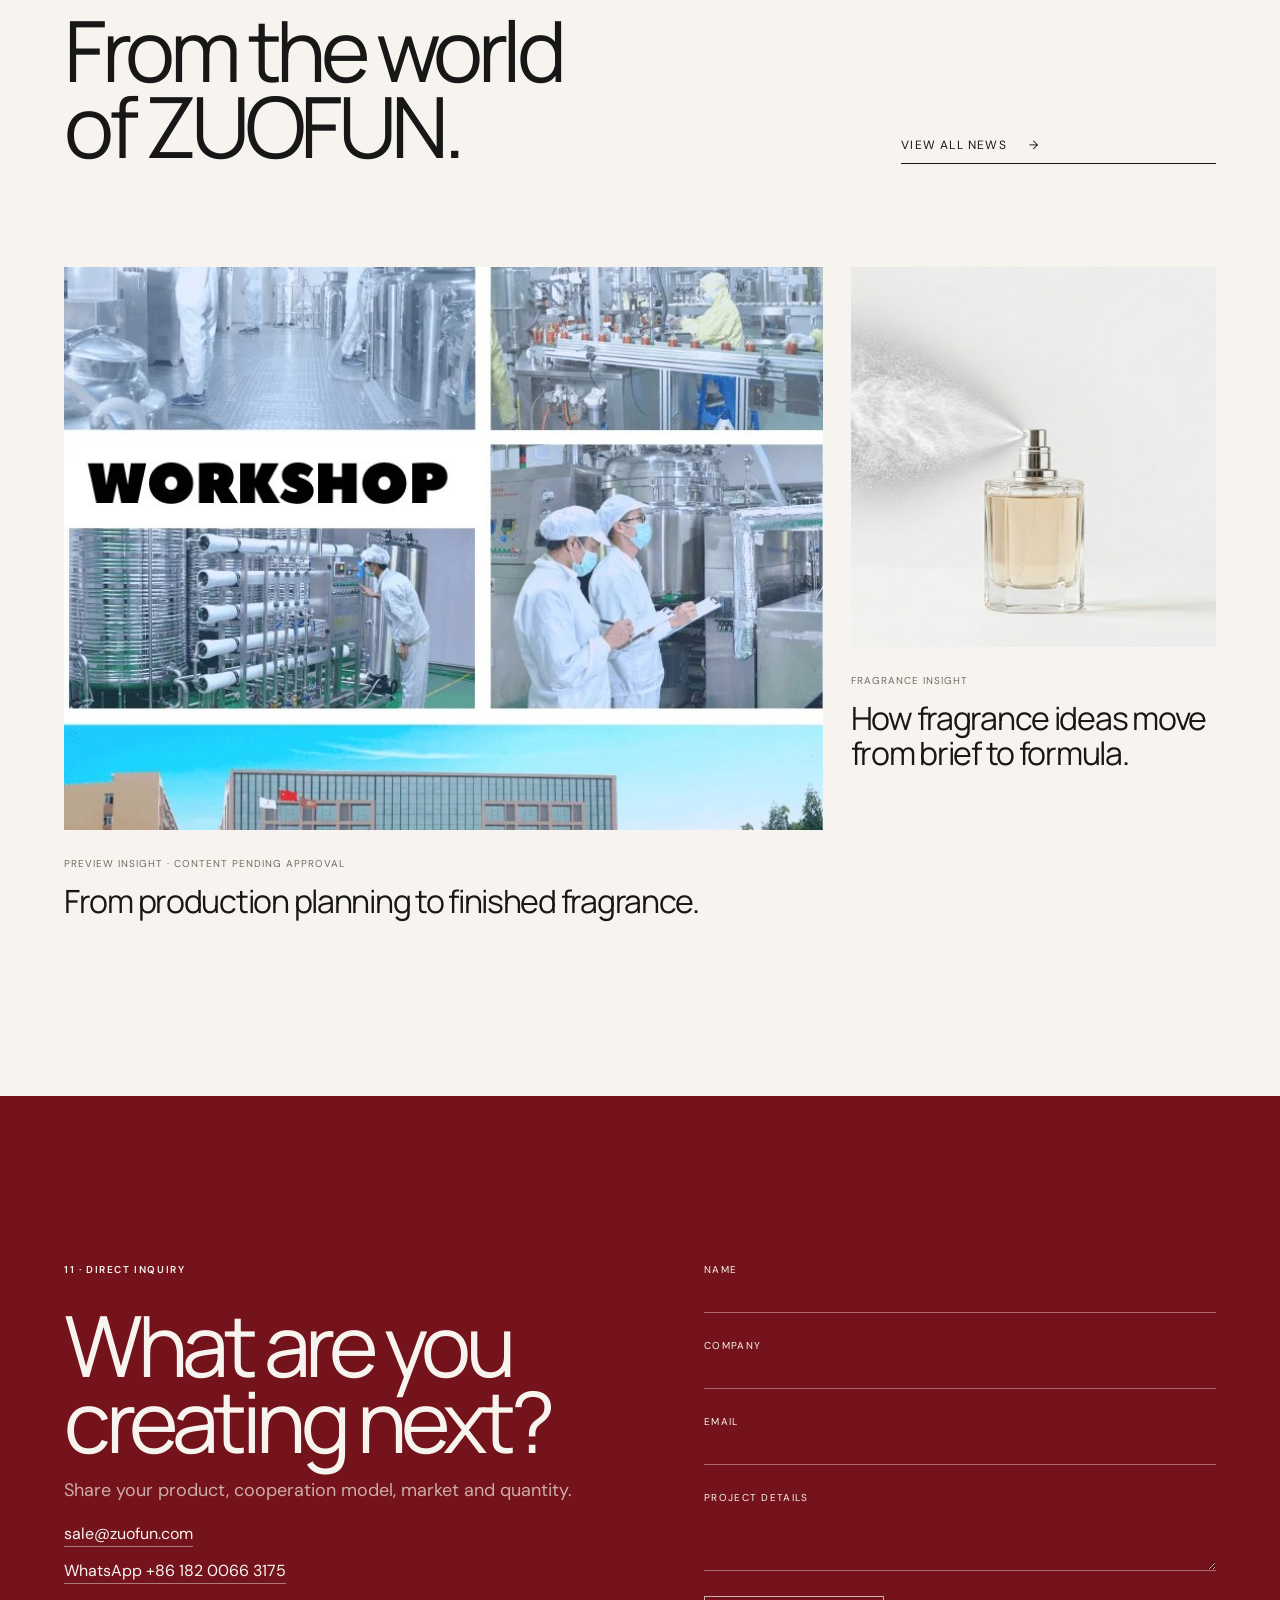
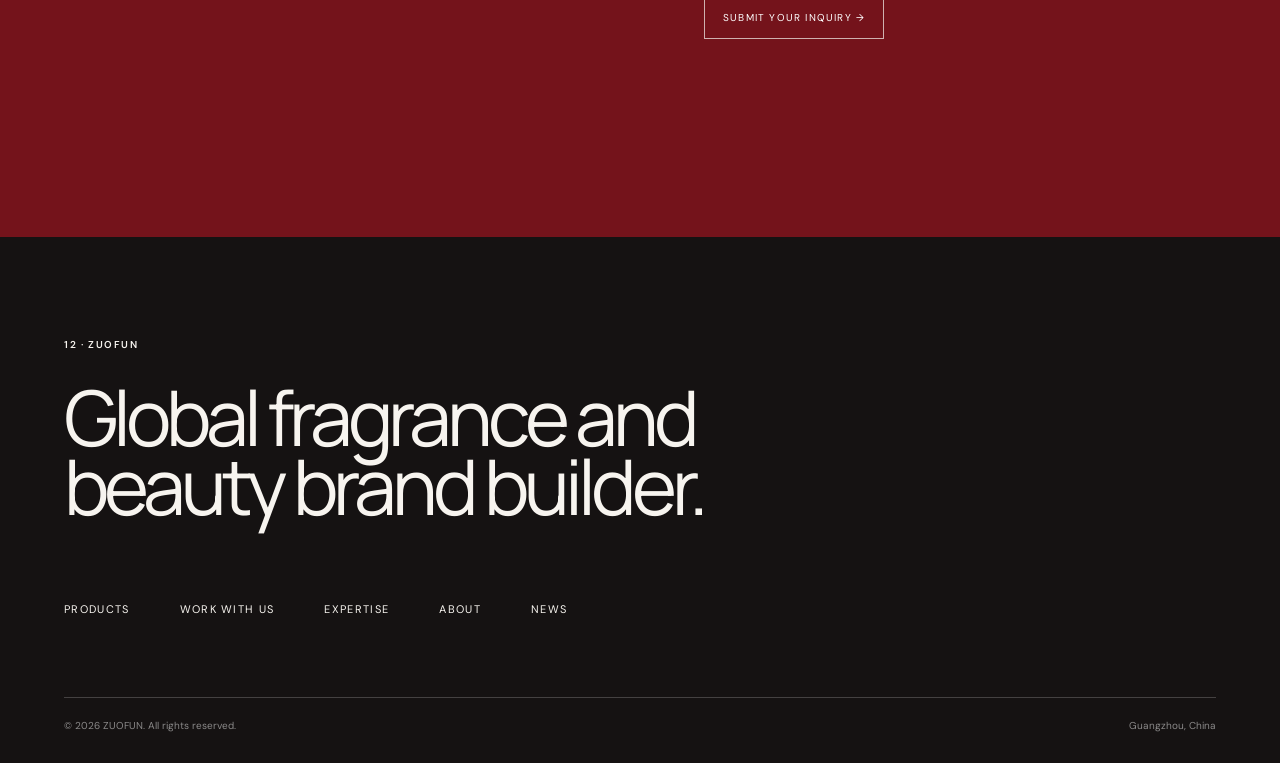
==== commit d1afbe86: "Publish immersive homepage redesign" ====
--- a/home-preview/index.html
+++ b/home-preview/index.html
@@ -3,121 +3,86 @@
 <head>
   <meta charset="utf-8" />
   <meta name="viewport" content="width=device-width, initial-scale=1" />
-  <title>ZUOFUN | Fragrance &amp; Beauty Manufacturing</title>
+  <title>ZUOFUN | Immersive Homepage Study</title>
   <meta name="description" content="Fragrance and beauty OEM/ODM manufacturing, from formulation and packaging to production and global delivery." />
   <link rel="preconnect" href="https://fonts.googleapis.com" />
   <link rel="preconnect" href="https://fonts.gstatic.com" crossorigin />
   <link href="https://fonts.googleapis.com/css2?family=DM+Sans:wght@300;400;500;600&family=Manrope:wght@400;500;600&display=swap" rel="stylesheet" />
-  <link rel="stylesheet" href="assets/css/style.css?v=zuofun-header-hero-final-1" />
+  <link rel="stylesheet" href="assets/css/style.css?v=ancorotti-study-1" />
 </head>
 <body>
   <a class="skip-link" href="#main">Skip to content</a>
+  <div class="section-progress-rail is-dark">
+  <nav class="section-progress is-dark" aria-label="Homepage sections">
+    <span class="section-progress-label section-progress__label" aria-live="polite">HOME</span>
+    <div class="section-progress-track"><span class="section-progress-fill"></span></div>
+    <div class="section-progress-nodes">
+      <button class="progress-node is-active" type="button" data-target="hero" aria-label="Go to Home" aria-current="true"><i></i></button>
+      <button class="progress-node" type="button" data-target="solutions" aria-label="Go to Products"><i></i></button>
+      <button class="progress-node" type="button" data-target="about" aria-label="Go to About"><i></i></button>
+      <button class="progress-node" type="button" data-target="services" aria-label="Go to Services"><i></i></button>
+      <button class="progress-node" type="button" data-target="process" aria-label="Go to Process"><i></i></button>
+      <button class="progress-node" type="button" data-target="factory" aria-label="Go to Factory"><i></i></button>
+      <button class="progress-node" type="button" data-target="certifications" aria-label="Go to Certifications"><i></i></button>
+      <button class="progress-node" type="button" data-target="contact" aria-label="Go to Contact"><i></i></button>
+    </div>
+  </nav>
+  </div>
   <header class="site-header">
-    <a class="brand" href="#hero"><img src="assets/images/logo-zuofun.png" alt="ZUOFUN" /></a>
-    <nav class="desktop-nav" aria-label="Primary">
-      <div class="nav-group"><button type="button" aria-expanded="false">Products <span>⌄</span></button><div class="mega-menu products-menu"><div class="mega-intro"><small>PRODUCT SOLUTIONS</small><strong>What are you<br />planning to launch?</strong><p>Explore formulation and manufacturing capabilities by category.</p></div><div class="mega-links"><a href="https://www.zuofun.com/perfume2/"><b>01</b><span>Fragrance<small>Fine fragrance, body mist and perfume sets</small></span></a><a href="https://www.zuofun.com/aromatherapy2/"><b>02</b><span>Home Fragrance<small>Reed diffusers, candles and ambient scent</small></span></a><a href="https://www.zuofun.com/skincares/"><b>03</b><span>Skin &amp; Body<small>Skincare, body care and personal care</small></span></a><a href="https://www.zuofun.com/makeups/"><b>04</b><span>Makeup<small>Formula, shade, component and packaging</small></span></a></div></div></div>
-      <div class="nav-group"><button type="button" aria-expanded="false">Work with us <span>⌄</span></button><div class="mega-menu"><div class="mega-intro"><small>COOPERATION MODELS</small><strong>Choose the right<br />route to market.</strong><p>From ready formulas to a fully developed proprietary product.</p></div><div class="mega-links"><a href="#services"><b>01</b><span>Private Label<small>Launch with proven formulas and available packaging</small></span></a><a href="#services"><b>02</b><span>Low MOQ Customized<small>Controlled first runs for new brands and markets</small></span></a><a href="#services"><b>03</b><span>One-stop OEM/ODM<small>Concept, formula, packaging and production</small></span></a><a href="#services"><b>04</b><span>Wholesale Ready to Sell<small>Finished fragrance for distribution</small></span></a></div></div></div>
-      <div class="nav-group"><button type="button" aria-expanded="false">Expertise <span>⌄</span></button><div class="mega-menu compact-menu"><div class="mega-intro"><small>MANUFACTURING EXPERTISE</small><strong>Built to develop.<br />Ready to scale.</strong></div><div class="mega-links"><a href="#expertise"><span>Formula Development<small>Fragrance and beauty R&amp;D</small></span></a><a href="#expertise"><span>Packaging Development<small>Components, decoration and cartons</small></span></a><a href="#factory"><span>Manufacturing<small>Production, filling and packing</small></span></a><a href="#certifications"><span>Quality &amp; Compliance<small>Systems and official documents</small></span></a></div></div></div>
-      <div class="nav-group"><button type="button" aria-expanded="false">About <span>⌄</span></button><div class="mega-menu compact-menu"><div class="mega-intro"><small>ABOUT ZUOFUN</small><strong>Manufacturing beauty<br />since 1997.</strong></div><div class="mega-links"><a href="https://www.zuofun.com/about/"><span>Who We Are<small>Company and development history</small></span></a><a href="#factory"><span>Factory &amp; R&amp;D<small>Facilities, laboratory and capability</small></span></a><a href="https://www.zuofun.com/certificate/"><span>Certifications<small>Published compliance documents</small></span></a><a href="#markets"><span>Global Markets<small>International manufacturing support</small></span></a></div></div></div>
-      <a class="nav-direct" href="#news">News</a>
-    </nav>
-    <div class="header-actions"><a class="header-cta" href="#contact">Start your project</a><button class="menu-toggle" type="button" aria-expanded="false" aria-controls="menu" aria-label="Open menu"><span></span><span></span></button></div>
-    <nav class="mobile-menu" id="menu" aria-label="Mobile navigation"><button class="menu-close" type="button" aria-label="Close menu">×</button><details><summary>Products</summary><a href="https://www.zuofun.com/perfume2/">Fragrance</a><a href="https://www.zuofun.com/aromatherapy2/">Home Fragrance</a><a href="https://www.zuofun.com/skincares/">Skin &amp; Body</a><a href="https://www.zuofun.com/makeups/">Makeup</a></details><details><summary>Work with us</summary><a href="#services">Private Label</a><a href="#services">Low MOQ Customized</a><a href="#services">One-stop OEM/ODM</a><a href="#services">Wholesale</a></details><details><summary>Expertise</summary><a href="#expertise">Formula Development</a><a href="#expertise">Packaging Development</a><a href="#factory">Manufacturing</a><a href="#certifications">Quality &amp; Compliance</a></details><details><summary>About</summary><a href="https://www.zuofun.com/about/">Who We Are</a><a href="#factory">Factory &amp; R&amp;D</a><a href="#certifications">Certifications</a><a href="#markets">Global Markets</a></details><a href="#news">News</a><a class="mobile-cta" href="#contact">Start your project →</a></nav>
+    <a class="brand" href="#hero" aria-label="ZUOFUN home"><img src="assets/images/logo-zuofun.png" alt="ZUOFUN" /></a>
+    <div class="header-actions"><a class="project-link" href="#contact">Start Your Project</a><button class="menu-toggle" type="button" aria-expanded="false" aria-controls="fullscreen-menu"><span>Menu</span><i></i></button></div>
   </header>
 
+  <nav class="fullscreen-menu" id="fullscreen-menu" aria-label="Primary" aria-hidden="true">
+    <div class="menu-top"><img src="assets/images/logo-zuofun.png" alt="ZUOFUN" /><button class="menu-close" type="button">Close <span>×</span></button></div>
+    <div class="menu-layout">
+      <div class="menu-primary" role="tablist" aria-label="Navigation sections">
+        <button class="menu-category is-active" role="tab" aria-selected="true" data-menu="products"><span>01</span>Products</button>
+        <button class="menu-category" role="tab" aria-selected="false" data-menu="work"><span>02</span>Work with us</button>
+        <button class="menu-category" role="tab" aria-selected="false" data-menu="expertise"><span>03</span>Expertise</button>
+        <button class="menu-category" role="tab" aria-selected="false" data-menu="about"><span>04</span>About</button>
+      </div>
+      <div class="menu-secondary">
+        <div class="menu-links is-active" data-panel="products"><a href="https://www.zuofun.com/perfume2/">Fragrance</a><a href="https://www.zuofun.com/aromatherapy2/">Home Fragrance</a><a href="https://www.zuofun.com/skincares/">Skincare &amp; Body Care</a><a href="https://www.zuofun.com/makeups/">Makeup</a><a href="https://www.zuofun.com/product/">All Products</a></div>
+        <div class="menu-links" data-panel="work"><a href="#services">Private Label</a><a href="#services">Low MOQ Customization</a><a href="#services">One-stop OEM/ODM</a><a href="#services">Wholesale Ready-to-Sell</a></div>
+        <div class="menu-links" data-panel="expertise"><a href="#expertise">Formula Development</a><a href="#expertise">Packaging Development</a><a href="#factory">Manufacturing</a><a href="#certifications">Quality &amp; Compliance</a></div>
+        <div class="menu-links" data-panel="about"><a href="https://www.zuofun.com/about/">Who We Are</a><a href="#factory">Factory &amp; R&amp;D</a><a href="https://www.zuofun.com/certificate/">Certifications</a><a href="#markets">Global Markets</a><a href="https://www.zuofun.com/our-team/">Our Team</a><a href="https://www.zuofun.com/video/">Videos</a></div>
+      </div>
+    </div>
+    <div class="menu-footer"><a href="#news">News</a><a href="#contact">Start Your Project <span>→</span></a></div>
+  </nav>
+
   <main id="main">
-    <section class="hero" id="hero">
-      <div class="hero-copy reveal">
-        <p class="eyebrow">Fragrance &amp; beauty manufacturing · Guangzhou</p>
-        <h1>Build your next<br /><span class="hero-accent">fragrance line.</span></h1>
-        <p class="hero-lead">OEM, ODM, OBM and private label manufacturing—from fragrance development and packaging to certified production and global delivery.</p>
-        <div class="hero-actions"><a class="button primary" href="#contact">Start your project <span>→</span></a><a class="button secondary" href="#services">Explore OEM/ODM <span>↓</span></a></div>
-      </div>
-      <figure class="hero-visual reveal"><img src="assets/images/hero-formulation.jpg" alt="Fragrance formulation in the ZUOFUN laboratory" /><div class="hero-image-label"><small>FULL-SERVICE MANUFACTURING</small><strong>Formula → Packaging → Production</strong></div><figcaption><span>Fragrance / Skincare / Makeup</span> Guangzhou, China</figcaption></figure>
-      <div class="hero-proof"><span>Founded in 1997</span><span>60,000m² production &amp; R&amp;D base</span><span>Up to 100,000 perfume bottles daily</span></div>
+    <section class="hero" id="hero" data-progress-section="home" data-progress-theme="dark">
+      <img class="hero-image" src="assets/images/hero-formulation.jpg" alt="Fragrance formulation in the ZUOFUN laboratory" />
+      <div class="hero-shade"></div>
+      <div class="hero-copy reveal"><p class="eyebrow">Fragrance &amp; beauty manufacturing · Guangzhou</p><h1>Build your next<br /><span>fragrance line.</span></h1><p class="hero-lead">From formulation and packaging to certified production.</p><div class="hero-actions"><a href="#services">Explore OEM/ODM Solutions <span>→</span></a><a href="https://zuofunperfumes.com" target="_blank" rel="noopener">Visit Our Brand <span>↗</span></a></div></div>
+      <button class="hero-scroll-indicator" type="button" aria-label="Scroll to Product Solutions"><span class="indicator-line"><i></i></span><span class="indicator-orbit"><i></i></span><small>Scroll</small></button>
     </section>
 
-    <section class="solutions section" id="solutions">
-      <div class="section-intro reveal"><p class="eyebrow">Product solutions</p><h2>Built around<br />your next launch.</h2><p>Explore the product categories supported by our formulation, packaging and manufacturing teams.</p></div>
-      <div class="solution-panel reveal">
-        <div class="solution-tabs" role="tablist" aria-label="Product solutions">
-          <button class="solution-tab is-active" type="button" role="tab" aria-selected="true" data-solution="fragrance"><span>01</span>Fragrance</button>
-          <button class="solution-tab" type="button" role="tab" aria-selected="false" data-solution="home"><span>02</span>Home fragrance</button>
-          <button class="solution-tab" type="button" role="tab" aria-selected="false" data-solution="skincare"><span>03</span>Skin &amp; body</button>
-          <button class="solution-tab" type="button" role="tab" aria-selected="false" data-solution="makeup"><span>04</span>Makeup</button>
-        </div>
-        <div class="solution-stage">
-          <img class="solution-image is-active" data-solution="fragrance" src="assets/images/solution-fragrance.jpg" alt="ZUOFUN fragrance product" />
-          <img class="solution-image" data-solution="home" src="assets/images/solution-home.jpg" alt="ZUOFUN home fragrance product" />
-          <img class="solution-image" data-solution="skincare" src="assets/images/solution-skincare.jpg" alt="ZUOFUN skincare product" />
-          <img class="solution-image" data-solution="makeup" src="assets/images/solution-makeup.jpg" alt="ZUOFUN makeup products" />
-          <div class="solution-caption"><p id="solution-description">Fine fragrance development for private label, custom collections and wholesale distribution.</p><a href="https://www.zuofun.com/perfume2/" target="_blank" rel="noopener" id="solution-link">Explore fragrance ↗</a></div>
-        </div>
+    <section class="solutions product-showcase" id="solutions" data-progress-section="products" data-progress-theme="light">
+      <header class="product-showcase__heading reveal"><p class="eyebrow">02 · Product solutions</p><h2>What we make</h2></header>
+      <div class="product-showcase__stage">
+        <div class="product-showcase__media solution-stage reveal" role="tabpanel" aria-labelledby="solution-title"><img class="solution-image is-active" data-solution="fragrance" src="assets/images/solution-fragrance.jpg" alt="ZUOFUN fragrance product" /><img class="solution-image" data-solution="home" src="assets/images/solution-home.jpg" alt="ZUOFUN home fragrance product" /><img class="solution-image" data-solution="skincare" src="assets/images/solution-skincare.jpg" alt="ZUOFUN skincare product" /><img class="solution-image" data-solution="makeup" src="assets/images/solution-makeup.jpg" alt="ZUOFUN makeup products" /></div>
+        <div class="product-showcase__content solution-message reveal" aria-live="polite"><h3 id="solution-title">Fragrance</h3><p id="solution-description">Develop fine fragrance, body mist and fragrance sets across formula, bottle, decoration and finished production. Choose from established formulas or work with our team to shape a collection for your market.</p><a id="solution-link" href="https://www.zuofun.com/perfume2/">Explore Fragrance <span>→</span></a></div>
       </div>
+      <div class="product-showcase__pagination solution-pagination" role="tablist" aria-label="Product solution slides"><button class="solution-dot is-active" type="button" role="tab" aria-selected="true" tabindex="0" data-solution="fragrance" aria-label="Show Fragrance"></button><button class="solution-dot" type="button" role="tab" aria-selected="false" tabindex="-1" data-solution="home" aria-label="Show Home Fragrance"></button><button class="solution-dot" type="button" role="tab" aria-selected="false" tabindex="-1" data-solution="skincare" aria-label="Show Skincare and Body Care"></button><button class="solution-dot" type="button" role="tab" aria-selected="false" tabindex="-1" data-solution="makeup" aria-label="Show Makeup"></button></div>
     </section>
 
-    <section class="about section" id="about">
-      <div class="about-copy reveal"><p class="eyebrow">About ZUOFUN</p><h2>A partner behind the product.</h2><p>Since 1997, ZUOFUN has brought research, product development and manufacturing together for fragrance and beauty businesses worldwide.</p><a class="arrow-link" href="https://www.zuofun.com/about/" target="_blank" rel="noopener">Meet ZUOFUN <span>→</span></a></div>
-      <figure class="about-image reveal"><img src="assets/images/about-rd.jpg" alt="ZUOFUN research and development laboratory" /></figure>
-      <div class="facts reveal"><div><strong>3,000+</strong><span>Classic perfume formulas</span></div><div><strong>100+</strong><span>Technical patents</span></div><div><strong>700+</strong><span>Beauty businesses served</span></div><div><strong>100+</strong><span>Export markets reached</span></div><div><strong>1,000<small>m²</small></strong><span>Independent R&amp;D laboratory</span></div><div><strong>100,000</strong><span>Class dust-free workshop</span></div></div>
-    </section>
+    <section class="about section" id="about"><div class="about-grid"><div class="about-copy reveal"><p class="eyebrow">03 · About ZUOFUN</p><h2>A partner<br />behind the product.</h2><p>Since 1997, ZUOFUN has brought research, product development and manufacturing together for fragrance and beauty businesses worldwide.</p><a class="text-link" href="https://www.zuofun.com/about/">Meet ZUOFUN <span>→</span></a></div><figure class="about-image reveal"><img src="assets/images/about-rd.jpg" alt="ZUOFUN research and development laboratory" /></figure></div><div class="facts reveal"><div><strong>3,000+</strong><span>Classic perfume formulas</span></div><div><strong>100+</strong><span>Technical patents</span></div><div><strong>700+</strong><span>Beauty businesses served</span></div><div><strong>100+</strong><span>Export markets reached</span></div></div></section>
 
-    <section class="services section" id="services">
-      <div class="section-intro light reveal"><p class="eyebrow">Ways to work with us</p><h2>One factory.<br />Four ways forward.</h2><p>Choose the path that fits your product stage, launch timing and level of customization.</p></div>
-      <div class="service-list">
-        <article class="service-item reveal"><span class="service-no">01</span><div><h3>Private label</h3><p>Launch with proven formulas and available packaging under your own identity.</p></div><img src="assets/images/service-private-label.jpg" alt="Private label fragrance formulation" /></article>
-        <article class="service-item reveal"><span class="service-no">02</span><div><h3>Low MOQ customized</h3><p>Adapt selected fragrances, bottles and packaging for a controlled first launch.</p></div><img src="assets/images/service-low-moq.jpg" alt="Low volume perfume filling" /></article>
-        <article class="service-item reveal"><span class="service-no">03</span><div><h3>One-stop OEM/ODM</h3><p>Build from concept and formula through packaging, production and delivery.</p></div><img src="assets/images/service-one-stop.jpg" alt="ZUOFUN manufacturing campus" /></article>
-        <article class="service-item reveal"><span class="service-no">04</span><div><h3>Wholesale ready to sell</h3><p>Source finished fragrance products prepared for retail distribution.</p></div><img src="assets/images/service-wholesale.jpg" alt="Finished fragrance products for wholesale" /></article>
-      </div>
-    </section>
+    <section class="services section" id="services"><header class="split-heading light reveal"><div><p class="eyebrow">04 · Ways to work with us</p><h2>One factory.<br />Four ways forward.</h2></div><p>Choose the path that fits your product stage, launch timing and level of customization.</p></header><div class="service-experience reveal"><div class="service-nav" role="tablist" aria-label="Ways to work with ZUOFUN"><button class="service-tab is-active" role="tab" aria-selected="true" data-service="private"><span>01</span>Private Label</button><button class="service-tab" role="tab" aria-selected="false" data-service="low"><span>02</span>Low MOQ Customization</button><button class="service-tab" role="tab" aria-selected="false" data-service="oem"><span>03</span>One-stop OEM/ODM</button><button class="service-tab" role="tab" aria-selected="false" data-service="wholesale"><span>04</span>Wholesale Ready-to-Sell</button></div><div class="service-stage"><img class="service-image is-active" data-service="private" src="assets/images/service-private-label.jpg" alt="Private label fragrance formulation" /><img class="service-image" data-service="low" src="assets/images/service-low-moq.jpg" alt="Low volume perfume filling" /><img class="service-image" data-service="oem" src="assets/images/service-one-stop.jpg" alt="ZUOFUN manufacturing campus" /><img class="service-image" data-service="wholesale" src="assets/images/service-wholesale.jpg" alt="Finished fragrance products for wholesale" /></div><div class="service-copy"><span id="service-number">01 / 04</span><p id="service-description">Launch with proven formulas and available packaging under your own identity.</p></div></div></section>
 
-    <section class="process section" id="process">
-      <div class="process-heading reveal"><p class="eyebrow">Our process</p><h2>From brief<br />to shipment.</h2><p>A clear development path keeps creative, technical and commercial decisions moving together.</p></div>
-      <ol class="process-list reveal"><li><span>01</span><h3>Brief</h3><p>Vision, market and targets.</p></li><li><span>02</span><h3>Develop</h3><p>Formula and concept work.</p></li><li><span>03</span><h3>Design</h3><p>Packaging and presentation.</p></li><li><span>04</span><h3>Validate</h3><p>Sampling and testing.</p></li><li><span>05</span><h3>Produce</h3><p>Manufacturing and QC.</p></li><li><span>06</span><h3>Deliver</h3><p>Packing and global shipment.</p></li></ol>
-    </section>
+    <section class="process section" id="process"><div class="process-layout"><div class="process-copy reveal"><p class="eyebrow">05 · Our process</p><h2>From concept<br />to production.</h2><p>A clear development path keeps creative, technical and commercial decisions moving together.</p></div><figure class="process-image reveal"><img src="assets/images/factory-fill.jpg" alt="Perfume bottles on the ZUOFUN filling line" /></figure></div><ol class="process-line reveal"><li><span>01</span><h3>Brief</h3><p>Vision, market and targets.</p></li><li><span>02</span><h3>Develop</h3><p>Formula and concept work.</p></li><li><span>03</span><h3>Design</h3><p>Packaging and presentation.</p></li><li><span>04</span><h3>Validate</h3><p>Sampling and testing.</p></li><li><span>05</span><h3>Produce</h3><p>Manufacturing and QC.</p></li><li><span>06</span><h3>Deliver</h3><p>Packing and global shipment.</p></li></ol></section>
 
-    <section class="expertise section" id="expertise">
-      <div class="expertise-heading reveal"><p class="eyebrow">Why ZUOFUN</p><h2>Expertise, connected<br />under one roof.</h2><p>Brand-building requires more than production capacity. Our teams connect formulation, packaging, quality and manufacturing decisions throughout the project.</p></div>
-      <div class="expertise-list reveal">
-        <article><span>01</span><h3>Fragrance expertise</h3><p>A library of developed formulas supported by experienced fragrance teams.</p></article>
-        <article><span>02</span><h3>R&amp;D strength</h3><p>Independent research and sampling capabilities for product development.</p></article>
-        <article><span>03</span><h3>Packaging integration</h3><p>Bottle, closure, decoration and carton decisions coordinated with production.</p></article>
-        <article><span>04</span><h3>Quality systems</h3><p>Structured incoming, in-process and finished-product quality checks.</p></article>
-        <article><span>05</span><h3>Flexible cooperation</h3><p>Multiple development paths for new brands, established labels and distributors.</p></article>
-        <article><span>06</span><h3>Global support</h3><p>Export experience and documentation support for international markets.</p></article>
-      </div>
-    </section>
-
-    <section class="factory section" id="factory">
-      <div class="factory-heading reveal"><p class="eyebrow">Factory &amp; R&amp;D</p><h2>Capability you can see.</h2><p>Modern facilities, experienced teams and structured quality control support every stage of development.</p><a class="button outline" href="https://www.zuofun.com/perfume-factory/" target="_blank" rel="noopener">Explore the factory ↗</a></div>
-      <div class="factory-gallery"><figure class="factory-main reveal"><img src="assets/images/hero-manufacturing.jpg" alt="ZUOFUN production facility" /><figcaption>Manufacturing</figcaption></figure><figure class="reveal"><img src="assets/images/factory-rd-lab.jpg" alt="ZUOFUN R and D laboratory" /><figcaption>Research &amp; development</figcaption></figure><figure class="reveal"><img src="assets/images/factory-fill.jpg" alt="Perfume bottles after filling" /><figcaption>Filling &amp; packing</figcaption></figure></div>
-    </section>
-
-    <section class="markets section" id="markets">
-      <div class="markets-map reveal" aria-label="Regions served by ZUOFUN">
-        <svg viewBox="0 0 900 480" role="img" aria-label="Abstract world map showing global market coverage"><g class="map-lines"><path d="M98 176l56-57 104 10 44 48-30 66-84 12-63-31zM337 118l87-37 137 33 25 67-47 36-92-20-43 46-62-44zM397 244l75-28 58 52-20 122-64 29-52-94zM585 139l111-33 94 55-22 71-105 20-83-45zM674 294l88-19 59 54-47 58-96-18z"/><circle cx="176" cy="192" r="6"/><circle cx="412" cy="157" r="6"/><circle cx="500" cy="302" r="6"/><circle cx="662" cy="185" r="6"/><circle cx="745" cy="333" r="6"/></g></svg>
-      </div>
-      <div class="markets-copy reveal"><p class="eyebrow">Our customers / global markets</p><h2>Built in Guangzhou.<br />Made to travel.</h2><p>ZUOFUN works with beauty businesses and distributors across established and emerging markets without disclosing confidential customer identities.</p><ul><li>Europe</li><li>North America</li><li>Middle East</li><li>Asia Pacific</li><li>Latin America</li><li>Africa</li></ul></div>
-    </section>
-
-    <section class="certifications section" id="certifications">
-      <div class="cert-heading reveal"><p class="eyebrow">Certifications &amp; compliance</p><h2>Standards you<br />can verify.</h2><p>Selected manufacturing and quality credentials published by ZUOFUN. Full documents remain available on the certification page.</p><a class="arrow-link" href="https://www.zuofun.com/certificate/" target="_blank" rel="noopener">View certifications <span>↗</span></a></div>
-      <div class="cert-list reveal"><a href="https://www.zuofun.com/certificate/" target="_blank" rel="noopener"><img src="assets/images/cert-gmp.png" alt="ZUOFUN GMP certificate" /><span>01</span><strong>GMP</strong><small>View official document ↗</small></a><a href="https://www.zuofun.com/certificate/" target="_blank" rel="noopener"><img src="assets/images/cert-iso22716.png" alt="ZUOFUN ISO 22716 certificate" /><span>02</span><strong>ISO 22716</strong><small>View official document ↗</small></a><a href="https://www.zuofun.com/certificate/" target="_blank" rel="noopener"><img src="assets/images/cert-iso14001.png" alt="ZUOFUN ISO 14001 certificate" /><span>03</span><strong>ISO 14001</strong><small>View official document ↗</small></a><a href="https://www.zuofun.com/certificate/" target="_blank" rel="noopener"><img src="assets/images/cert-halal.png" alt="ZUOFUN HALAL certificate" /><span>04</span><strong>HALAL</strong><small>View official document ↗</small></a></div>
-    </section>
-
-    <section class="news section" id="news">
-      <div class="news-heading reveal"><div><p class="eyebrow">News &amp; insights</p><h2>From the world<br />of ZUOFUN.</h2></div><a class="arrow-link" href="https://www.zuofun.com/news/" target="_blank" rel="noopener">View all news <span>→</span></a></div>
-      <div class="news-layout">
-        <a class="news-lead reveal" href="https://www.zuofun.com/news/" target="_blank" rel="noopener"><img src="assets/images/news-canton-fair.jpg" alt="ZUOFUN at an international trade event" /><span>Company news</span><h3>Connecting product innovation with global beauty partners.</h3></a>
-        <div class="news-secondary"><a class="reveal" href="https://www.zuofun.com/news/" target="_blank" rel="noopener"><img src="assets/images/news-fragrance-insight.jpg" alt="Fragrance ingredients and formulation" /><div><span>Fragrance insight</span><h3>How fragrance ideas move from brief to formula.</h3></div></a><a class="reveal" href="https://www.zuofun.com/news/" target="_blank" rel="noopener"><img src="assets/images/news-product-story.jpg" alt="Beauty product packaging" /><div><span>Product development</span><h3>Packaging decisions that shape a successful launch.</h3></div></a></div>
-      </div>
-    </section>
-
-    <section class="contact" id="contact"><div class="contact-copy reveal"><p class="eyebrow">Direct inquiry</p><h2>What are you<br />creating next?</h2><p>Share your product, cooperation model, market and quantity. This preview validates the form locally; the live WordPress implementation must be connected to SMTP and tested end to end.</p><div class="contact-direct"><a href="mailto:sale@zuofun.com">sale@zuofun.com</a><a href="https://wa.me/8618200663175" target="_blank" rel="noopener">WhatsApp +86 182 0066 3175</a></div></div><form class="inquiry-form reveal" novalidate><div class="form-grid"><label>Name<input name="name" autocomplete="name" required /></label><label>Company<input name="company" autocomplete="organization" required /></label><label>Email<input name="email" type="email" autocomplete="email" required /></label><label>WhatsApp<input name="whatsapp" autocomplete="tel" /></label><label>Product<select name="product" required><option value="">Select product</option><option>Fragrance</option><option>Home Fragrance</option><option>Skincare &amp; Body Care</option><option>Makeup</option></select></label><label>Cooperation type<select name="cooperation" required><option value="">Select model</option><option>Private Label</option><option>Low MOQ Customization</option><option>One-stop OEM/ODM</option><option>Wholesale Ready-to-Sell</option></select></label><label>Market<input name="market" /></label><label>Quantity<input name="quantity" /></label><label class="full">Project details<textarea name="message" rows="4" required></textarea></label><label class="file full">Attach a brief<input name="file" type="file" /></label></div><button class="form-submit" type="submit">Submit your inquiry <span>→</span></button><p class="form-status" role="status" aria-live="polite"></p></form></section>
+    <section class="expertise section editorial" id="expertise"><header class="split-heading reveal"><div><p class="eyebrow">06 · Why ZUOFUN</p><h2>Expertise, connected<br />under one roof.</h2></div><p>Our teams connect formulation, packaging, quality and manufacturing decisions throughout every project.</p></header><div class="editorial-list reveal"><article><span>01</span><h3>Fragrance expertise</h3><p>A library of developed formulas supported by experienced fragrance teams.</p></article><article><span>02</span><h3>R&amp;D strength</h3><p>Independent research and sampling capabilities for product development.</p></article><article><span>03</span><h3>Packaging integration</h3><p>Bottle, closure, decoration and carton decisions coordinated with production.</p></article><article><span>04</span><h3>Quality systems</h3><p>Structured incoming, in-process and finished-product quality checks.</p></article></div></section>
+    <section class="factory scene" id="factory"><img src="assets/images/hero-manufacturing.jpg" alt="ZUOFUN production facility" /><div class="scene-shade"></div><div class="scene-copy reveal"><p class="eyebrow">07 · Factory &amp; R&amp;D</p><h2>Capability<br />you can see.</h2><p>Modern facilities, experienced teams and structured quality control support every stage of development.</p><a href="https://www.zuofun.com/perfume-factory/">Explore the factory <span>↗</span></a></div></section>
+    <section class="markets section" id="markets"><header class="split-heading reveal"><div><p class="eyebrow">08 · Global markets</p><h2>Built in Guangzhou.<br />Made to travel.</h2></div><p>ZUOFUN works with beauty businesses and distributors across established and emerging markets without disclosing confidential customer identities.</p></header><div class="market-list reveal"><span>Europe</span><span>North America</span><span>Middle East</span><span>Asia Pacific</span><span>Latin America</span><span>Africa</span></div></section>
+    <section class="certifications section" id="certifications"><header class="split-heading reveal"><div><p class="eyebrow">09 · Certifications &amp; compliance</p><h2>Standards you<br />can verify.</h2></div><p>Selected manufacturing and quality credentials published by ZUOFUN.</p></header><div class="cert-list reveal"><a href="https://www.zuofun.com/certificate/"><span>01</span><strong>GMP</strong><small>View official document ↗</small></a><a href="https://www.zuofun.com/certificate/"><span>02</span><strong>ISO 22716</strong><small>View official document ↗</small></a><a href="https://www.zuofun.com/certificate/"><span>03</span><strong>ISO 14001</strong><small>View official document ↗</small></a><a href="https://www.zuofun.com/certificate/"><span>04</span><strong>HALAL</strong><small>View official document ↗</small></a></div></section>
+    <section class="news section" id="news"><header class="split-heading reveal"><div><p class="eyebrow">10 · News &amp; insights</p><h2>From the world<br />of ZUOFUN.</h2></div><a class="text-link" href="https://www.zuofun.com/news/">View all news <span>→</span></a></header><div class="news-grid"><a class="reveal" href="https://www.zuofun.com/news/"><img src="assets/images/factory-line.jpg" alt="ZUOFUN fragrance manufacturing line" /><span>Preview insight · content pending approval</span><h3>From production planning to finished fragrance.</h3></a><a class="reveal" href="https://www.zuofun.com/news/"><img src="assets/images/news-fragrance-insight.jpg" alt="Fragrance ingredients and formulation" /><span>Fragrance insight</span><h3>How fragrance ideas move from brief to formula.</h3></a></div></section>
+    <section class="contact section" id="contact"><div class="contact-copy reveal"><p class="eyebrow">11 · Direct inquiry</p><h2>What are you<br />creating next?</h2><p>Share your product, cooperation model, market and quantity.</p><a href="mailto:sale@zuofun.com">sale@zuofun.com</a><a href="https://wa.me/8618200663175">WhatsApp +86 182 0066 3175</a></div><form class="inquiry-form reveal" novalidate><label>Name<input name="name" required /></label><label>Company<input name="company" required /></label><label>Email<input name="email" type="email" required /></label><label>Project details<textarea name="message" rows="3" required></textarea></label><button type="submit">Submit your inquiry <span>→</span></button><p class="form-status" role="status" aria-live="polite"></p></form></section>
   </main>
-
-  <footer class="site-footer"><div class="footer-brand"><img src="assets/images/logo-zuofun.png" alt="ZUOFUN" /><p>Global fragrance and beauty brand builder. Product development and manufacturing from Guangzhou.</p><a href="https://zuofunperfumes.com" target="_blank" rel="noopener">Visit ZUOFUN Maison ↗</a></div><div><h3>Products</h3><a href="https://www.zuofun.com/perfume2/">Fragrance</a><a href="https://www.zuofun.com/aromatherapy2/">Home Fragrance</a><a href="https://www.zuofun.com/skincares/">Skincare &amp; Body Care</a><a href="https://www.zuofun.com/makeups/">Makeup</a></div><div><h3>Work with us</h3><a href="#services">Private Label</a><a href="#services">Low MOQ</a><a href="#services">One-stop OEM/ODM</a><a href="#services">Wholesale</a></div><div><h3>Company</h3><a href="https://www.zuofun.com/about/">Who we are</a><a href="#factory">Factory &amp; R&amp;D</a><a href="#certifications">Certifications</a><a href="#news">News</a></div><div><h3>Contact</h3><a href="mailto:sale@zuofun.com">sale@zuofun.com</a><a href="https://wa.me/8618200663175">+86 182 0066 3175</a><span>Guangzhou, China</span></div><small>© 2026 ZUOFUN. All rights reserved.</small></footer>
-  <script src="assets/js/main.js?v=zuofun-header-hero-final-1"></script>
+  <footer class="site-footer"><div><p class="eyebrow">12 · ZUOFUN</p><h2>Global fragrance and<br />beauty brand builder.</h2></div><div class="footer-links"><a href="https://www.zuofun.com/perfume2/">Products</a><a href="#services">Work with us</a><a href="#expertise">Expertise</a><a href="https://www.zuofun.com/about/">About</a><a href="#news">News</a></div><div class="footer-meta"><span>© 2026 ZUOFUN. All rights reserved.</span><span>Guangzhou, China</span></div></footer>
+  <script src="assets/js/main.js?v=ancorotti-study-1"></script>
 </body>
 </html>
--- a/home-preview/assets/css/style.css
+++ b/home-preview/assets/css/style.css
@@ -1,85 +1,193 @@
-:root{--red:#921c25;--red-dark:#70141b;--ink:#171616;--muted:#67615d;--cream:#f5f0ea;--paper:#fbfaf8;--line:#d9d3cc;--pad:clamp(22px,4vw,72px);--sans:"DM Sans","Helvetica Neue",Arial,sans-serif}*{box-sizing:border-box}html{scroll-behavior:smooth}body{margin:0;background:var(--paper);color:var(--ink);font-family:var(--sans);font-size:16px;line-height:1.5;overflow-x:hidden}body.menu-open{overflow:hidden}a{color:inherit}img{display:block;width:100%;height:100%;object-fit:cover}button{font:inherit}.skip-link{position:fixed;top:-60px;left:12px;z-index:200;background:#fff;padding:12px}.skip-link:focus{top:12px}.site-header{height:88px;padding:0 var(--pad);display:flex;align-items:center;position:absolute;inset:0 0 auto;z-index:60;color:#fff}.brand img{width:auto;height:58px;object-fit:contain;filter:brightness(0) invert(1)}.desktop-nav{margin:auto;display:flex;gap:32px}.desktop-nav a{text-decoration:none;font-size:13px}.desktop-nav a:hover{opacity:.6}.header-actions{display:flex;align-items:center;gap:22px}.header-cta{border:1px solid rgba(255,255,255,.6);border-radius:99px;padding:10px 20px;text-transform:uppercase;letter-spacing:.06em;font-size:11px;text-decoration:none}.menu-toggle{display:none;border:0;background:none;width:36px;padding:8px;gap:6px}.menu-toggle span{display:block;height:1px;background:currentColor}.mobile-menu{position:fixed;inset:0;background:var(--red-dark);padding:70px var(--pad);display:flex;flex-direction:column;transform:translateX(100%);transition:transform .55s ease}.mobile-menu.is-open{transform:none}.mobile-menu a{text-decoration:none;font-size:36px;font-weight:300;padding:10px 0;border-bottom:1px solid rgba(255,255,255,.2)}.menu-close{position:absolute;top:20px;right:22px;border:0;background:none;color:#fff;font-size:36px}.hero{min-height:100vh;background:var(--red-dark);color:#fff;display:grid;grid-template-columns:46% 54%;position:relative}.hero-copy{padding:clamp(150px,18vh,210px) var(--pad) 120px;display:flex;flex-direction:column;justify-content:center}.eyebrow{text-transform:uppercase;letter-spacing:.14em;font-size:11px;font-weight:600;margin:0 0 28px}.hero h1,.section h2,.contact h2{font-size:clamp(58px,6.5vw,105px);font-weight:300;letter-spacing:-.055em;line-height:.96;margin:0}.hero-lead{max-width:520px;font-size:clamp(17px,1.35vw,21px);margin:48px 0 0;color:rgba(255,255,255,.78)}.hero-actions{display:flex;gap:30px;align-items:center;margin-top:48px}.button{display:inline-flex;align-items:center;gap:22px;padding:13px 20px;border-radius:99px;text-decoration:none;font-size:13px}.button.primary{background:#fff;color:var(--red-dark)}.button.text{padding-inline:0}.hero-visual{margin:0;min-height:100vh;position:relative;overflow:hidden}.hero-visual img{transition:transform 1.2s ease}.hero-visual:hover img{transform:scale(1.025)}.hero-visual::after{content:"";position:absolute;inset:0;background:linear-gradient(90deg,rgba(55,8,12,.32),transparent 35%)}.hero-visual figcaption{position:absolute;z-index:2;right:28px;bottom:28px;font-size:11px;text-transform:uppercase;letter-spacing:.12em}.hero-visual figcaption span{margin-right:18px;opacity:.5}.hero-proof{position:absolute;left:var(--pad);right:calc(54% + 24px);bottom:30px;display:flex;justify-content:space-between;border-top:1px solid rgba(255,255,255,.32);padding-top:15px;font-size:10px;text-transform:uppercase;letter-spacing:.08em}.section{padding:clamp(110px,14vh,180px) var(--pad)}.section-intro{display:grid;grid-template-columns:1fr 1fr;gap:7vw;margin-bottom:90px}.section-intro .eyebrow{grid-column:1/-1}.section-intro h2{font-size:clamp(52px,5.5vw,88px)}.section-intro>p:last-child{max-width:420px;align-self:end;color:var(--muted);font-size:18px}.solution-panel{display:grid;grid-template-columns:35% 65%;border-top:1px solid var(--line)}.solution-tabs{display:flex;flex-direction:column}.solution-tab{height:25%;min-height:105px;border:0;border-bottom:1px solid var(--line);background:transparent;text-align:left;padding:0 28px 0 0;font-size:clamp(19px,2vw,29px);display:flex;align-items:center;gap:24px;cursor:pointer;color:var(--muted);transition:.25s}.solution-tab span{font-size:10px;letter-spacing:.1em}.solution-tab:hover,.solution-tab.is-active{color:var(--red);padding-left:18px}.solution-stage{height:min(62vw,700px);position:relative;overflow:hidden;background:#eee}.solution-image{position:absolute;inset:0;opacity:0;transform:scale(1.04);transition:opacity .6s,transform .8s}.solution-image.is-active{opacity:1;transform:scale(1)}.solution-caption{position:absolute;left:0;right:0;bottom:0;background:rgba(20,15,13,.78);color:#fff;backdrop-filter:blur(10px);padding:24px 30px;display:flex;justify-content:space-between;gap:30px;align-items:center}.solution-caption p{margin:0;max-width:550px}.solution-caption a{white-space:nowrap}.about{background:var(--cream);display:grid;grid-template-columns:40% 60%;padding-bottom:0}.about-copy{padding-right:6vw}.about h2{font-size:clamp(50px,5vw,78px)}.about-copy>p:not(.eyebrow){max-width:470px;margin:42px 0;color:var(--muted);font-size:18px}.arrow-link{text-decoration:none;font-weight:600}.arrow-link span{margin-left:18px}.about-image{height:70vh;margin:0}.facts{grid-column:1/-1;display:grid;grid-template-columns:repeat(3,1fr);margin-top:80px;border-top:1px solid #cfc6bc}.facts div{padding:32px 40px 46px 0;border-right:1px solid #cfc6bc}.facts div+div{padding-left:40px}.facts strong{font-size:clamp(38px,4vw,62px);font-weight:300;display:block;letter-spacing:-.04em}.facts small{font-size:.42em}.facts span{display:block;max-width:190px;color:var(--muted)}.services{background:var(--red-dark);color:#fff}.section-intro.light>p:last-child{color:rgba(255,255,255,.65)}.service-list{border-top:1px solid rgba(255,255,255,.35)}.service-item{min-height:180px;border-bottom:1px solid rgba(255,255,255,.35);display:grid;grid-template-columns:80px 1fr 280px;align-items:center;gap:36px;position:relative;overflow:hidden}.service-no{font-size:11px;opacity:.5}.service-item h3{font-size:clamp(27px,3vw,46px);font-weight:300;margin:0}.service-item p{margin:10px 0 0;color:rgba(255,255,255,.65);max-width:520px}.service-item img{height:140px;opacity:.76;transition:.4s}.service-item:hover img{opacity:1;transform:scale(1.03)}.process{display:grid;grid-template-columns:36% 64%;gap:8vw}.process-heading h2{font-size:clamp(54px,5.5vw,86px)}.process-heading>p:last-child{max-width:400px;margin-top:40px;color:var(--muted)}.process-list{list-style:none;margin:0;padding:0;border-top:1px solid var(--ink)}.process-list li{display:grid;grid-template-columns:70px 1fr 1fr;align-items:center;border-bottom:1px solid var(--line);padding:28px 0}.process-list li>span{font-size:11px;color:var(--red)}.process-list h3{font-size:22px;font-weight:400;margin:0}.process-list p{margin:0;color:var(--muted)}.factory{background:#191818;color:#fff}.factory-heading{display:grid;grid-template-columns:1fr 1fr;gap:7vw;margin-bottom:80px}.factory-heading .eyebrow{grid-column:1/-1}.factory-heading h2{font-size:clamp(52px,5.5vw,86px)}.factory-heading>p{max-width:440px;color:#aaa;font-size:18px}.button.outline{border:1px solid #666;width:max-content;grid-column:2}.factory-gallery{display:grid;grid-template-columns:1.45fr .75fr;grid-template-rows:1fr 1fr;gap:14px;height:78vh}.factory-gallery figure{margin:0;position:relative;overflow:hidden}.factory-main{grid-row:1/3}.factory-gallery figcaption{position:absolute;left:18px;bottom:15px;font-size:11px;text-transform:uppercase;letter-spacing:.1em}.factory-gallery img{transition:.7s}.factory-gallery figure:hover img{transform:scale(1.025)}.contact{background:var(--red);color:#fff;padding:clamp(100px,13vh,160px) var(--pad);display:grid;grid-template-columns:1.4fr .6fr;gap:8vw;align-items:end}.contact h2{font-size:clamp(65px,8vw,125px)}.contact-copy>p:last-child{max-width:500px;color:rgba(255,255,255,.72);font-size:18px;margin-top:42px}.contact-actions{display:flex;flex-direction:column;border-top:1px solid rgba(255,255,255,.4)}.contact-actions a{display:flex;justify-content:space-between;text-decoration:none;padding:22px 0;border-bottom:1px solid rgba(255,255,255,.4);font-size:18px}.site-footer{padding:60px var(--pad) 24px;background:var(--paper);display:grid;grid-template-columns:1fr 1.4fr .8fr;gap:6vw;align-items:start}.site-footer img{width:auto;height:64px;object-fit:contain}.site-footer p{margin:0;max-width:380px;color:var(--muted)}.site-footer>div{display:flex;flex-direction:column;gap:8px}.site-footer small{grid-column:1/-1;border-top:1px solid var(--line);padding-top:18px;margin-top:50px}.reveal{opacity:0;transform:translateY(28px);transition:opacity .9s ease,transform .9s cubic-bezier(.22,.7,.2,1)}.reveal.is-visible{opacity:1;transform:none}@media(prefers-reduced-motion:reduce){html{scroll-behavior:auto}.reveal{opacity:1;transform:none;transition:none}}
-@media(max-width:800px){.desktop-nav,.header-cta{display:none}.menu-toggle{display:grid;color:#fff}.site-header{height:76px}.brand img{height:48px}.hero{grid-template-columns:1fr}.hero-copy{min-height:82vh;padding-top:130px}.hero-visual{min-height:58vh}.hero-proof{position:static;padding:18px var(--pad);grid-column:1;right:auto;background:var(--red-dark);gap:12px}.section-intro,.about,.process,.contact{grid-template-columns:1fr}.section-intro{gap:30px}.section-intro .eyebrow{grid-column:1}.section-intro>p:last-child{align-self:auto}.solution-panel{grid-template-columns:1fr}.solution-tabs{display:grid;grid-template-columns:1fr 1fr}.solution-tab{height:auto;min-height:72px;padding-right:10px}.solution-stage{height:70vh}.solution-caption{display:block}.solution-caption a{display:inline-block;margin-top:14px}.about{padding-bottom:0}.about-image{height:52vh;margin-top:70px}.facts{grid-template-columns:1fr}.facts div,.facts div+div{padding:24px 0;border-right:0;border-bottom:1px solid #cfc6bc}.service-item{grid-template-columns:45px 1fr;padding:28px 0;min-height:0}.service-item img{grid-column:1/-1;height:42vw}.process{gap:70px}.process-list li{grid-template-columns:45px 1fr}.process-list p{grid-column:2;margin-top:5px}.factory-heading{grid-template-columns:1fr}.factory-heading .eyebrow,.button.outline{grid-column:1}.factory-gallery{grid-template-columns:1fr 1fr;grid-template-rows:52vh 30vh;height:auto}.factory-main{grid-column:1/-1;grid-row:1}.contact{gap:70px}.site-footer{grid-template-columns:1fr}.site-footer small{grid-column:1}.hero-actions{align-items:flex-start;flex-direction:column;gap:12px}}
+:root{--red:#951b25;--red-dark:#74131b;--ink:#171717;--muted:#706a64;--cream:#eae1d7;--paper:#f7f4ef;--line:#d8d0c7;--gold:#b88a58;--sans:"DM Sans",Arial,sans-serif;--display:"Manrope","DM Sans",Arial,sans-serif;--pad:clamp(24px,5vw,80px)}
+figure{margin:0}
+*{box-sizing:border-box}html{scroll-behavior:smooth}body{margin:0;background:var(--paper);color:var(--ink);font:400 16px/1.5 var(--sans);overflow-x:hidden}body.menu-open{overflow:hidden}a{color:inherit}img{display:block;width:100%;height:100%;object-fit:cover}button,input,textarea{font:inherit}.skip-link{position:fixed;left:16px;top:-60px;z-index:200;background:#fff;padding:10px}.skip-link:focus{top:16px}.site-header{position:fixed;inset:0 0 auto;height:92px;padding:0 var(--pad);display:flex;justify-content:space-between;align-items:center;color:#fff;z-index:90;transition:background .35s,color .35s,backdrop-filter .35s}.site-header.is-scrolled{background:rgba(247,244,239,.88);color:var(--ink);backdrop-filter:blur(16px);border-bottom:1px solid rgba(112,106,100,.14)}.brand img{width:100px;height:auto;object-fit:contain;filter:brightness(0) invert(1)}.site-header.is-scrolled .brand img{filter:none}.header-actions{display:flex;align-items:center;gap:34px}.project-link{text-decoration:none;text-transform:uppercase;font-size:10px;letter-spacing:.14em;padding:9px 13px;border:1px solid currentColor}.menu-toggle,.menu-close{border:0;background:none;color:inherit;cursor:pointer}.menu-toggle{display:flex;align-items:center;gap:11px;padding:10px 0;text-transform:uppercase;font-size:11px;letter-spacing:.14em}.menu-toggle i{width:25px;height:1px;background:currentColor;position:relative}.menu-toggle i:after{content:"";position:absolute;width:17px;height:1px;background:currentColor;right:0;top:6px}.fullscreen-menu{position:fixed;inset:0;background:var(--red-dark);color:var(--paper);z-index:120;padding:30px var(--pad) 26px;display:grid;grid-template-rows:auto 1fr auto;visibility:hidden;opacity:0;transform:translateY(-18px);transition:opacity .4s,transform .4s,visibility .4s}.fullscreen-menu.is-open{visibility:visible;opacity:1;transform:none}.menu-top,.menu-footer{display:flex;align-items:center;justify-content:space-between}.menu-top img{width:100px;height:auto;filter:brightness(0) invert(1)}.menu-close{text-transform:uppercase;letter-spacing:.13em;font-size:11px;display:flex;gap:14px;align-items:center}.menu-close span{font-size:25px;font-weight:300}.menu-layout{display:grid;grid-template-columns:1fr 1fr;gap:8vw;align-self:center}.menu-primary{display:flex;flex-direction:column}.menu-category{background:none;border:0;border-bottom:1px solid rgba(247,244,239,.25);color:rgba(247,244,239,.46);text-align:left;padding:15px 0;font:400 clamp(36px,4.7vw,74px)/1.08 var(--display);letter-spacing:-.045em;cursor:pointer;transition:color .25s,padding .25s}.menu-category span{font:500 10px var(--sans);letter-spacing:.1em;margin-right:20px}.menu-category:is(:hover,:focus,.is-active){color:var(--paper);padding-left:14px}.menu-secondary{position:relative;min-height:390px;border-left:1px solid rgba(247,244,239,.25);padding-left:5vw}.menu-links{position:absolute;inset:0;display:flex;flex-direction:column;justify-content:center;opacity:0;visibility:hidden;transform:translateY(12px);transition:.3s}.menu-links.is-active{opacity:1;visibility:visible;transform:none}.menu-links a{font:400 clamp(23px,2.4vw,38px)/1.25 var(--display);letter-spacing:-.03em;text-decoration:none;padding:10px 0}.menu-links a:hover{text-decoration:underline;text-underline-offset:8px}.menu-footer{border-top:1px solid rgba(247,244,239,.25);padding-top:20px}.menu-footer a{text-decoration:none;text-transform:uppercase;font-size:11px;letter-spacing:.13em}.hero{min-height:100svh;position:relative;display:flex;align-items:flex-end;color:#fff;overflow:hidden}.hero-image,.hero-shade{position:absolute;inset:0}.hero-image{object-position:center 45%}.hero-shade{background:linear-gradient(90deg,rgba(20,7,6,.72) 0%,rgba(20,7,6,.32) 48%,rgba(20,7,6,.1)),linear-gradient(0deg,rgba(20,7,6,.62),transparent 58%)}.hero-copy{position:relative;z-index:2;padding:170px var(--pad) 130px;max-width:1120px}.eyebrow{text-transform:uppercase;letter-spacing:.16em;font-size:10px;font-weight:600;margin:0 0 30px}.hero h1,.section h2,.scene h2,.contact h2,.site-footer h2{font:400 clamp(64px,8.4vw,136px)/.9 var(--display);letter-spacing:-.065em;margin:0}.hero h1 span{color:#f2d9d5}.hero-lead{max-width:570px;margin:38px 0 0;color:rgba(255,255,255,.76);font-size:clamp(16px,1.25vw,19px)}.hero-actions{display:flex;gap:38px;margin-top:40px}.hero-actions a,.scene-copy a,.text-link{font-size:12px;text-transform:uppercase;letter-spacing:.1em;text-decoration:none;border-bottom:1px solid currentColor;padding-bottom:9px}.hero-actions span,.scene-copy span,.text-link span{margin-left:18px}.hero-meta{position:absolute;z-index:2;left:var(--pad);right:var(--pad);bottom:28px;display:grid;grid-template-columns:1fr 1fr 1fr;align-items:end;text-transform:uppercase;font-size:9px;letter-spacing:.15em}.hero-meta span:last-child{text-align:right}.scroll-mark{text-align:center}.scroll-mark:after{content:"";display:block;width:1px;height:35px;background:rgba(255,255,255,.6);margin:9px auto -28px}.section{padding:clamp(110px,13vw,190px) var(--pad)}.split-heading{display:grid;grid-template-columns:1.4fr .6fr;gap:8vw;align-items:end;margin-bottom:clamp(70px,8vw,120px)}.section h2,.scene h2,.contact h2,.site-footer h2{font-size:clamp(50px,6.6vw,104px)}.split-heading>p{max-width:430px;color:var(--muted);font-size:18px;margin:0}.solutions{background:var(--cream)}.solution-experience{display:grid;grid-template-columns:42% 58%;min-height:680px}.solution-tabs{display:flex;flex-direction:column;border-top:1px solid rgba(23,23,23,.35)}.solution-tab{flex:1;border:0;border-bottom:1px solid rgba(23,23,23,.35);background:none;color:var(--muted);text-align:left;display:flex;align-items:center;gap:26px;padding:0 26px 0 0;font:400 clamp(25px,3vw,49px)/1.05 var(--display);letter-spacing:-.04em;cursor:pointer;transition:.3s}.solution-tab span{font:500 10px var(--sans);letter-spacing:.1em}.solution-tab:is(:hover,:focus,.is-active){color:var(--red);padding-left:18px}.solution-stage{position:relative;overflow:hidden;background:#c7b8a9}.solution-image,.service-image{position:absolute;inset:0;opacity:0;transform:scale(1.035);transition:opacity .55s,transform .75s}.solution-image.is-active,.service-image.is-active{opacity:1;transform:scale(1)}.solution-copy{position:absolute;inset:auto 0 0;background:rgba(20,14,11,.76);color:#fff;padding:28px 34px;display:flex;justify-content:space-between;gap:40px;align-items:flex-end;backdrop-filter:blur(10px)}.solution-copy p{max-width:480px;margin:0}.solution-copy a{text-decoration:none;white-space:nowrap;text-transform:uppercase;font-size:10px;letter-spacing:.12em}.about{background:#fff}.about-grid{display:grid;grid-template-columns:42% 58%;align-items:center}.about-copy{padding-right:7vw}.about-copy>p:not(.eyebrow){color:var(--muted);font-size:18px;max-width:480px;margin:35px 0}.about-image{margin:0;height:min(62vw,760px);overflow:hidden}.facts{border-top:1px solid var(--line);margin-top:90px;display:grid;grid-template-columns:repeat(4,1fr)}.facts div{padding:36px 24px 0 0}.facts strong{display:block;font:400 clamp(38px,4.4vw,68px) var(--display);letter-spacing:-.05em;color:var(--red)}.facts span{font-size:12px;color:var(--muted)}.services{background:var(--red-dark);color:var(--paper)}.split-heading.light>p{color:rgba(247,244,239,.7)}.service-experience{display:grid;grid-template-columns:40% 60%;grid-template-rows:min(54vw,690px) auto}.service-nav{display:flex;flex-direction:column;border-top:1px solid rgba(247,244,239,.28)}.service-tab{flex:1;background:none;border:0;border-bottom:1px solid rgba(247,244,239,.28);color:rgba(247,244,239,.45);text-align:left;padding:0 24px 0 0;font:400 clamp(22px,2.45vw,39px)/1.05 var(--display);letter-spacing:-.04em;cursor:pointer;transition:.3s}.service-tab span{display:inline-block;width:50px;font:500 10px var(--sans);letter-spacing:.1em}.service-tab:is(:hover,:focus,.is-active){color:var(--paper);padding-left:16px}.service-stage{position:relative;overflow:hidden}.service-copy{grid-column:2;display:flex;justify-content:space-between;gap:40px;border-bottom:1px solid rgba(247,244,239,.28);padding:24px 0}.service-copy span{font-size:10px;letter-spacing:.12em}.service-copy p{max-width:520px;margin:0;color:rgba(247,244,239,.76);font-size:18px}.process{background:var(--cream)}.process-layout{display:grid;grid-template-columns:42% 58%;align-items:end;gap:6vw}.process-copy>p:not(.eyebrow){color:var(--muted);max-width:430px;font-size:18px;margin-top:36px}.process-image{height:min(44vw,570px);margin:0}.process-line{list-style:none;margin:90px 0 0;padding:0;display:grid;grid-template-columns:repeat(6,1fr);border-top:1px solid var(--ink)}.process-line li{padding:24px 18px 0 0;position:relative}.process-line li:before{content:"";position:absolute;top:-5px;width:9px;height:9px;background:var(--red);border-radius:50%}.process-line span{font-size:9px;letter-spacing:.1em}.process-line h3{font:400 clamp(20px,2vw,29px) var(--display);margin:35px 0 8px}.process-line p{font-size:12px;color:var(--muted);margin:0}.editorial{background:var(--paper)}.editorial-list{border-top:1px solid var(--line)}.editorial-list article{display:grid;grid-template-columns:8% 40% 1fr;gap:2vw;border-bottom:1px solid var(--line);padding:28px 0;align-items:center}.editorial-list span{font-size:10px}.editorial-list h3{font:400 clamp(25px,3vw,46px) var(--display);letter-spacing:-.04em;margin:0}.editorial-list p{color:var(--muted);margin:0;max-width:480px}.scene{min-height:100svh;position:relative;color:#fff;display:flex;align-items:flex-end}.scene>img,.scene-shade{position:absolute;inset:0}.scene-shade{background:linear-gradient(90deg,rgba(12,8,7,.76),rgba(12,8,7,.05)),linear-gradient(0deg,rgba(12,8,7,.65),transparent 55%)}.scene-copy{position:relative;z-index:1;padding:130px var(--pad);max-width:850px}.scene-copy p:not(.eyebrow){max-width:480px;color:rgba(255,255,255,.76);margin:35px 0}.market-list{border-top:1px solid var(--line);display:grid;grid-template-columns:repeat(3,1fr)}.market-list span{font:400 clamp(25px,3.3vw,52px) var(--display);letter-spacing:-.04em;padding:28px 0;border-bottom:1px solid var(--line)}.certifications{background:#fff}.cert-list{display:grid;grid-template-columns:repeat(4,1fr);border-top:1px solid var(--line)}.cert-list a{display:flex;min-height:260px;flex-direction:column;padding:25px 20px 20px 0;text-decoration:none;border-bottom:1px solid var(--line)}.cert-list span{font-size:10px}.cert-list strong{font:400 clamp(28px,3.3vw,48px) var(--display);margin:auto 0 20px}.cert-list small{color:var(--muted)}.news-grid{display:grid;grid-template-columns:1.35fr .65fr;gap:28px}.news-grid a{text-decoration:none}.news-grid img{height:min(44vw,580px);margin-bottom:20px}.news-grid a:nth-child(2) img{height:min(30vw,380px)}.news-grid span{font-size:10px;text-transform:uppercase;letter-spacing:.1em;color:var(--muted)}.news-grid h3{font:400 clamp(23px,2.5vw,38px) var(--display);letter-spacing:-.04em;line-height:1.1;margin:10px 0}.contact{background:var(--red-dark);color:var(--paper);display:grid;grid-template-columns:1fr 1fr;gap:10vw}.contact-copy>p:not(.eyebrow){color:rgba(247,244,239,.68);font-size:18px}.contact-copy>a{display:block;width:max-content;margin:12px 0;text-decoration:none;border-bottom:1px solid rgba(247,244,239,.45)}.inquiry-form{display:flex;flex-direction:column}.inquiry-form label{font-size:10px;text-transform:uppercase;letter-spacing:.13em;margin-bottom:25px}.inquiry-form input,.inquiry-form textarea{display:block;width:100%;color:#fff;background:none;border:0;border-bottom:1px solid rgba(247,244,239,.4);border-radius:0;padding:10px 0;outline:none}.inquiry-form button{align-self:flex-start;color:#fff;background:none;border:1px solid rgba(247,244,239,.7);border-radius:0;padding:13px 18px;text-transform:uppercase;font-size:10px;letter-spacing:.12em}.site-footer{background:#151212;color:var(--paper);padding:100px var(--pad) 30px}.site-footer h2{font-size:clamp(43px,6vw,90px)}.footer-links{display:flex;flex-wrap:wrap;gap:24px 50px;margin:80px 0}.footer-links a{text-decoration:none;text-transform:uppercase;font-size:11px;letter-spacing:.12em}.footer-meta{display:flex;justify-content:space-between;border-top:1px solid rgba(255,255,255,.2);padding-top:20px;font-size:10px;color:rgba(255,255,255,.5)}.reveal{opacity:0;transform:translateY(24px);transition:opacity .8s,transform .8s}.reveal.is-visible{opacity:1;transform:none}
+@media(max-width:1024px){.solution-experience,.about-grid,.process-layout{grid-template-columns:40% 60%}.solution-experience{min-height:580px}.service-experience{grid-template-columns:42% 58%}.facts{grid-template-columns:repeat(2,1fr)}.process-line{grid-template-columns:repeat(3,1fr);row-gap:44px}.process-line li:nth-child(n+4){border-top:1px solid rgba(23,23,23,.25);padding-top:24px}.project-link{display:none}}
+@media(max-width:720px){.site-header{height:72px}.brand img,.menu-top img{width:78px}.fullscreen-menu{padding-top:22px}.menu-layout{display:block;align-self:start;margin-top:48px;overflow:auto}.menu-category{font-size:35px}.menu-secondary{border-left:0;padding:24px 0 0;min-height:250px}.menu-links{justify-content:flex-start}.menu-links a{font-size:22px;padding:7px 0}.menu-footer{margin-top:12px}.hero-copy{padding:130px 24px 125px}.hero h1{font-size:clamp(49px,15vw,68px)}.hero-lead{font-size:15px;max-width:330px}.hero-actions{flex-direction:column;align-items:flex-start;gap:20px}.hero-meta{left:24px;right:24px}.hero-meta .scroll-mark{display:none}.hero-meta{grid-template-columns:1fr 1fr}.section{padding:100px 24px}.split-heading{display:block;margin-bottom:58px}.split-heading>p{font-size:16px;margin-top:30px}.section h2,.scene h2,.contact h2,.site-footer h2{font-size:clamp(44px,13vw,62px)}.solution-experience,.about-grid,.process-layout{display:block}.solution-tabs{margin-bottom:28px}.solution-tab{min-height:62px;font-size:25px}.solution-stage{height:112vw}.solution-copy{padding:20px;display:block}.solution-copy p{font-size:14px;margin-bottom:15px}.about-copy{padding:0 0 55px}.about-image{height:105vw}.facts{margin-top:55px}.facts div{padding-top:25px}.facts strong{font-size:37px}.facts span{font-size:11px}.service-experience{display:block}.service-tab{min-height:72px;font-size:22px}.service-stage{height:94vw;margin-top:28px}.service-copy{display:block}.service-copy p{font-size:15px;margin-top:12px}.process-image{height:80vw;margin-top:50px}.process-line{grid-template-columns:repeat(2,1fr);margin-top:60px}.process-line li:nth-child(n+3){border-top:1px solid rgba(23,23,23,.25);padding-top:24px}.editorial-list article{grid-template-columns:12% 1fr}.editorial-list p{grid-column:2}.scene-copy{padding:110px 24px}.market-list{grid-template-columns:1fr 1fr}.cert-list{grid-template-columns:1fr 1fr}.cert-list a{min-height:190px}.news-grid{display:block}.news-grid a{display:block;margin-bottom:45px}.news-grid img,.news-grid a:nth-child(2) img{height:105vw}.contact{display:block}.inquiry-form{margin-top:70px}.footer-meta{display:block}.footer-meta span{display:block;margin-top:8px}}
+@media(prefers-reduced-motion:reduce){html{scroll-behavior:auto}*,*:before,*:after{animation:none!important;transition:none!important}.reveal{opacity:1;transform:none}.solution-image,.service-image{transform:none}}
+.process-layout{grid-template-columns:minmax(0,42fr) minmax(0,58fr)}
 
-/* Homepage structure-plan modules */
-.button.secondary{border:1px solid rgba(255,255,255,.55);color:#fff;background:transparent}
-.expertise{background:var(--paper);display:grid;grid-template-columns:38% 62%;gap:8vw}.expertise-heading h2{font-size:clamp(50px,5vw,82px)}.expertise-heading>p:last-child{max-width:430px;margin-top:42px;color:var(--muted);font-size:18px}.expertise-list{border-top:1px solid var(--ink)}.expertise-list article{display:grid;grid-template-columns:52px 1fr 1.3fr;gap:20px;align-items:center;padding:24px 0;border-bottom:1px solid var(--line)}.expertise-list article>span{font-size:10px;color:var(--red)}.expertise-list h3{font-size:20px;font-weight:500;margin:0}.expertise-list p{margin:0;color:var(--muted)}
-.markets{background:var(--cream);display:grid;grid-template-columns:55% 45%;gap:7vw;align-items:center}.markets-map svg{width:100%;height:auto}.map-lines{fill:#ded7cf;stroke:#c6beb6;stroke-width:2}.map-lines circle{fill:var(--red);stroke:none}.markets-copy h2,.cert-heading h2,.news-heading h2{font-size:clamp(50px,5vw,82px)}.markets-copy>p:not(.eyebrow){max-width:470px;color:var(--muted);font-size:18px;margin:38px 0}.markets-copy ul{list-style:none;margin:0;padding:22px 0 0;border-top:1px solid #c8c0b7;display:grid;grid-template-columns:1fr 1fr;gap:12px 30px}.markets-copy li{font-size:14px}
-.certifications{display:grid;grid-template-columns:42% 58%;gap:8vw}.cert-heading>p:not(.eyebrow){max-width:430px;color:var(--muted);font-size:18px;margin:38px 0 0}.cert-list{border-top:1px solid var(--ink)}.cert-list div{display:grid;grid-template-columns:52px 1fr 1.25fr;align-items:center;gap:20px;padding:28px 0;border-bottom:1px solid var(--line)}.cert-list span{font-size:10px;color:var(--red)}.cert-list strong{font-size:25px;font-weight:400}.cert-list small{color:var(--muted);font-size:14px}
-.news{background:var(--paper)}.news-heading{display:flex;justify-content:space-between;align-items:end;margin-bottom:70px}.news-layout{display:grid;grid-template-columns:1.35fr .65fr;gap:18px}.news a{text-decoration:none}.news-lead img{height:56vh}.news-lead>span,.news-secondary span{display:block;color:var(--red);font-size:10px;text-transform:uppercase;letter-spacing:.12em;margin-top:18px}.news h3{font-weight:400;margin:10px 0 0}.news-lead h3{font-size:clamp(25px,2.6vw,40px);max-width:680px}.news-secondary{display:flex;flex-direction:column;border-top:1px solid var(--ink)}.news-secondary a{display:grid;grid-template-columns:160px 1fr;gap:22px;padding:20px 0;border-bottom:1px solid var(--line)}.news-secondary img{height:120px}.news-secondary h3{font-size:18px}.news-secondary span{margin-top:0}
-.contact{align-items:start}.contact-copy{position:sticky;top:50px}.contact-direct{display:flex;flex-direction:column;gap:8px;margin-top:36px}.contact-direct a{color:#fff}.inquiry-form{background:#fff;color:var(--ink);padding:clamp(24px,3.2vw,46px)}.form-grid{display:grid;grid-template-columns:1fr 1fr;gap:24px 20px}.inquiry-form label{display:flex;flex-direction:column;gap:8px;font-size:11px;text-transform:uppercase;letter-spacing:.08em}.inquiry-form input,.inquiry-form select,.inquiry-form textarea{width:100%;border:0;border-bottom:1px solid #bbb;background:transparent;padding:10px 0;color:var(--ink);font:16px var(--sans);outline:none}.inquiry-form input:focus,.inquiry-form select:focus,.inquiry-form textarea:focus{border-color:var(--red)}.inquiry-form .full{grid-column:1/-1}.inquiry-form .file{border:1px dashed #c9c2ba;padding:16px}.inquiry-form .file input{border:0;font-size:13px}.form-submit{margin-top:28px;width:100%;border:0;background:var(--ink);color:#fff;padding:16px 20px;display:flex;justify-content:space-between;cursor:pointer;font:500 14px var(--sans)}.form-status{min-height:22px;margin:14px 0 0;font-size:13px;color:var(--red)}
-.site-footer{grid-template-columns:1.4fr repeat(4,1fr)}.site-footer .footer-brand{display:block}.footer-brand img{margin-bottom:20px}.footer-brand p{margin-bottom:18px}.site-footer h3{font-size:12px;text-transform:uppercase;letter-spacing:.1em;margin:0 0 16px}.site-footer a,.site-footer span{font-size:13px;text-decoration:none;color:var(--muted)}.site-footer a:hover{color:var(--red)}.site-footer small{grid-column:1/-1}
-@media(max-width:800px){.expertise,.markets,.certifications{grid-template-columns:1fr;gap:70px}.expertise-list article,.cert-list div{grid-template-columns:40px 1fr}.expertise-list p,.cert-list small{grid-column:2}.markets{display:flex;flex-direction:column-reverse}.news-heading{display:block}.news-heading .arrow-link{display:inline-block;margin-top:28px}.news-layout{grid-template-columns:1fr}.news-lead img{height:48vh}.news-secondary{margin-top:35px}.news-secondary a{grid-template-columns:120px 1fr}.form-grid{grid-template-columns:1fr}.inquiry-form .full{grid-column:1}.contact-copy{position:static}.site-footer{grid-template-columns:1fr 1fr}.site-footer .footer-brand{grid-column:1/-1}.site-footer small{grid-column:1/-1}.hero-proof{flex-wrap:wrap}.hero-actions .button{min-width:210px;justify-content:space-between}}
+/* Product Solutions — single-screen visual switcher */
+.solutions{height:90svh;min-height:680px;max-height:920px;display:grid;grid-template-columns:minmax(0,38%) minmax(0,62%);padding:0 var(--pad);background:var(--cream);overflow:hidden}
+.solution-navigation{min-width:0;padding:clamp(118px,14vh,138px) clamp(30px,4vw,62px) clamp(46px,7vh,76px) 0;display:flex;flex-direction:column;border-right:1px solid rgba(112,106,100,.38)}
+.solution-navigation .eyebrow{margin-bottom:clamp(42px,8vh,82px)}
+.solution-tabs{flex:1;display:flex;flex-direction:column;border-top:1px solid rgba(112,106,100,.34)}
+.solution-tab{appearance:none;min-width:0;flex:1;border:0;border-bottom:1px solid rgba(112,106,100,.34);background:transparent;color:var(--muted);padding:0 18px 0 0;display:grid;grid-template-columns:42px 1fr;gap:8px;align-items:center;text-align:left;font:400 clamp(28px,2.65vw,42px)/1.05 var(--display);letter-spacing:-.045em;cursor:pointer;transition:color .25s,padding .25s}
+.solution-tab span{font:500 10px/1 var(--sans);letter-spacing:.1em}
+.solution-tab:is(:hover,:focus-visible,.is-active){color:var(--red);padding-left:10px;outline:none}
+.solution-stage{position:relative;min-width:0;height:100%;overflow:hidden;background:#c9b8a8}
+.solution-stage:after{content:"";position:absolute;z-index:2;inset:44% 0 0;pointer-events:none;background:linear-gradient(0deg,rgba(16,11,10,.64),rgba(16,11,10,0))}
+.solution-image{position:absolute;inset:0;width:100%;height:100%;opacity:0;object-fit:cover;transform:scale(1.018);transition:opacity .44s ease,transform .48s ease}
+.solution-image[data-solution="fragrance"]{object-position:50% 52%}.solution-image[data-solution="home"]{object-position:50% 48%}.solution-image[data-solution="skincare"]{object-position:50% 45%}.solution-image[data-solution="makeup"]{object-position:50% 48%}
+.solution-image.is-active{opacity:1;transform:scale(1)}
+.solution-copy{position:absolute;z-index:3;left:clamp(24px,3vw,46px);right:clamp(24px,3vw,46px);bottom:clamp(28px,5vh,54px);padding:0;display:flex;align-items:flex-end;justify-content:space-between;gap:42px;background:none;color:#fff;backdrop-filter:none}
+.solution-copy p{max-width:510px;margin:0;font-size:clamp(15px,1.3vw,18px);color:rgba(255,255,255,.88)}
+.solution-copy a{flex:none;color:#fff;text-decoration:none;text-transform:uppercase;font-size:10px;letter-spacing:.13em;border-bottom:1px solid rgba(255,255,255,.72);padding-bottom:8px;white-space:nowrap}
+.solution-copy a span{margin-left:18px}
+@media(max-width:1024px) and (min-width:721px){.solutions{grid-template-columns:minmax(0,40%) minmax(0,60%);height:88svh;min-height:650px;padding-left:48px;padding-right:48px}.solution-navigation{padding-right:30px}.solution-tab{font-size:clamp(25px,3.1vw,34px);grid-template-columns:34px 1fr}.solution-copy{display:block}.solution-copy p{max-width:440px;margin-bottom:20px}}
+@media(max-width:720px){.solutions{height:auto;min-height:0;max-height:none;display:block;padding:76px 0 0;background:var(--cream);overflow:hidden}.solution-navigation{padding:0 24px;border:0;display:block}.solution-navigation .eyebrow{margin:0 0 32px}.solution-tabs{display:flex;flex-direction:row;overflow-x:auto;gap:26px;border:0;padding:0 0 18px;scrollbar-width:none;overscroll-behavior-inline:contain}.solution-tabs::-webkit-scrollbar{display:none}.solution-tab{flex:0 0 auto;min-height:0;display:flex;gap:8px;padding:0 0 10px;border:0;border-bottom:1px solid transparent;white-space:nowrap;font-size:22px}.solution-tab span{font-size:9px}.solution-tab:is(:hover,:focus-visible,.is-active){padding-left:0;border-bottom-color:currentColor}.solution-stage{height:auto;aspect-ratio:4/5;width:100%}.solution-stage:after{inset:40% 0 0}.solution-image[data-solution]{object-position:50% 50%}.solution-copy{left:24px;right:24px;bottom:24px;display:block}.solution-copy p{font-size:14px;line-height:1.45;margin-bottom:18px}.solution-copy a{display:inline-block}}
+@media(prefers-reduced-motion:reduce){.solution-tab,.solution-image{transition:none!important}.solution-image{transform:none!important}}
 
-/* Header + hero refinement */
-.site-header{position:sticky;top:0;background:rgba(255,255,255,.96);backdrop-filter:blur(16px);color:var(--ink);border-bottom:1px solid rgba(30,25,22,.08)}
-.brand img{filter:none}.header-cta{background:var(--red);border-color:var(--red);color:#fff}.header-cta:hover{background:var(--red-dark)}
-.hero{min-height:calc(100vh - 88px);background:#f4eee7;color:var(--ink);grid-template-columns:44% 56%;overflow:hidden}
-.hero-copy{padding-top:clamp(90px,13vh,150px);padding-bottom:120px;position:relative;z-index:2}
-.hero-copy::after{content:"ZUOFUN";position:absolute;left:var(--pad);bottom:105px;font-size:11px;letter-spacing:.18em;color:var(--red)}
-.hero h1{font-size:clamp(64px,6.8vw,108px);text-transform:none}.hero .eyebrow{color:var(--red)}
-.hero-lead{color:var(--muted);max-width:540px}.hero-actions{margin-top:42px}.hero-actions .button.primary{background:var(--red);color:#fff}.hero-actions .button.primary:hover{background:var(--red-dark)}.hero-actions .button.secondary{border-color:#a69d94;color:var(--ink)}.hero-actions .button.secondary:hover{border-color:var(--ink)}
-.hero-visual{min-height:calc(100vh - 88px);margin:18px 18px 18px 0}.hero-visual::after{background:linear-gradient(90deg,rgba(99,57,41,.13),transparent 32%)}.hero-visual figcaption{left:28px;right:28px;bottom:22px;display:flex;justify-content:space-between;color:#fff;text-shadow:0 1px 12px rgba(0,0,0,.45)}.hero-visual figcaption span{margin:0}.hero-proof{right:calc(56% + 28px);bottom:32px;border-top-color:#cfc4b9;color:var(--muted)}
-@media(max-width:800px){.site-header{height:76px}.menu-toggle{color:var(--ink)}.hero{min-height:auto;grid-template-columns:1fr}.hero-copy{min-height:72vh;padding-top:100px;padding-bottom:120px}.hero-copy::after{bottom:82px}.hero h1{font-size:clamp(58px,17vw,78px)}.hero-visual{min-height:58vh;margin:0}.hero-proof{position:static;background:#f4eee7;color:var(--muted);border-top:1px solid #cfc4b9}.hero-actions{flex-direction:row;flex-wrap:wrap}.hero-actions .button{min-width:0}.hero-visual figcaption{font-size:9px}}
+/* Product Solutions v3 — editorial slide composition */
+.solutions{height:auto;min-height:90svh;max-height:none;display:block;padding:0;background:var(--paper);overflow:hidden}
+.solution-shell{width:min(100%,1560px);min-height:90svh;margin:0 auto;display:grid;grid-template-columns:minmax(0,44%) minmax(0,56%)}
+.solution-content{position:relative;min-width:0;overflow:clip;padding:clamp(118px,14vh,148px) clamp(42px,5vw,82px) clamp(48px,7vh,78px) max(var(--pad),calc((100vw - 1560px)/2 + 32px));display:flex;flex-direction:column;background:var(--paper)}
+.solution-content>.eyebrow{position:relative;z-index:2;margin:0}
+.solution-ghost{position:absolute;z-index:0;left:-.04em;bottom:-.24em;color:rgba(149,27,37,.05);font:500 clamp(420px,39vw,610px)/.75 var(--display);letter-spacing:-.11em;pointer-events:none;user-select:none}
+.solution-message{position:relative;z-index:2;margin:auto 0;max-width:590px}
+.solution-kicker{margin:0 0 12px;font:600 clamp(32px,3vw,46px)/1.1 var(--display);letter-spacing:-.045em}
+.solution-message h2{margin:0 0 30px;font:300 clamp(64px,6vw,90px)/.98 var(--display);letter-spacing:-.06em;color:var(--red)}
+.solution-message>p:not(.solution-kicker){max-width:570px;margin:0 0 36px;color:var(--muted);font-size:clamp(17px,1.35vw,20px);line-height:1.52}
+.solution-message a{display:inline-block;color:var(--ink);text-decoration:none;text-transform:uppercase;font-size:11px;letter-spacing:.13em;border-bottom:1px solid var(--ink);padding-bottom:9px}
+.solution-message a span{margin-left:20px;color:var(--red)}
+.solution-pagination{position:relative;z-index:3;display:flex;align-items:center;width:max-content}
+.solution-dot{position:relative;width:38px;height:22px;margin:0;padding:0;border:0;background:none;cursor:pointer}
+.solution-dot:before{content:"";position:absolute;left:50%;top:50%;width:8px;height:8px;border:1px solid #bcb3aa;border-radius:50%;background:var(--paper);transform:translate(-50%,-50%);transition:background .25s,border-color .25s,transform .25s}
+.solution-dot:not(:last-child):after{content:"";position:absolute;left:23px;top:50%;width:30px;height:1px;background:var(--line)}
+.solution-dot.is-active:before{background:var(--red);border-color:var(--red);transform:translate(-50%,-50%) scale(1.12)}
+.solution-dot:focus-visible{outline:1px solid var(--red);outline-offset:2px}
+.solution-pagination-mobile{display:none}
+.solution-stage{position:relative;min-width:0;min-height:90svh;height:auto;overflow:hidden;background:var(--cream);touch-action:pan-y}
+.solution-stage:after{content:none}
+.solution-image{position:absolute;inset:0;width:100%;height:100%;object-fit:cover;opacity:0;transform:none;clip-path:inset(0 0 0 7%);transition:opacity .5s ease,clip-path .58s cubic-bezier(.22,.61,.36,1)}
+.solution-image[data-solution="fragrance"]{object-position:50% 50%}.solution-image[data-solution="home"]{object-position:50% 50%}.solution-image[data-solution="skincare"]{object-position:50% 48%}.solution-image[data-solution="makeup"]{object-position:50% 50%}
+.solution-image.is-active{opacity:1;clip-path:inset(0)}
+.solution-message.is-changing{animation:solutionTextIn .52s ease both}
+@keyframes solutionTextIn{from{opacity:0;transform:translateY(20px)}to{opacity:1;transform:none}}
+@media(max-width:1024px) and (min-width:721px){.solution-shell{grid-template-columns:minmax(0,46%) minmax(0,54%)}.solution-content{padding-left:48px;padding-right:38px}.solution-message h2{font-size:clamp(55px,6.4vw,70px)}.solution-message>p:not(.solution-kicker){font-size:17px}.solution-ghost{font-size:430px}}
+@media(max-width:720px){.solutions{min-height:0;padding:0;background:var(--paper)}.solution-shell{min-height:0;display:flex;flex-direction:column}.solution-content{min-height:0;overflow:hidden;padding:96px 24px 42px;display:block}.solution-content>.eyebrow{margin-bottom:42px}.solution-ghost{font-size:220px;right:-12px;left:auto;bottom:-32px;opacity:.7}.solution-message{margin:0}.solution-kicker{font-size:32px;margin-bottom:10px}.solution-message h2{font-size:clamp(47px,13.5vw,58px);white-space:nowrap;margin-bottom:24px}.solution-message>p:not(.solution-kicker){font-size:16px;line-height:1.5;margin-bottom:28px}.solution-content>.solution-pagination{display:none}.solution-stage{order:2;min-height:0;height:auto;aspect-ratio:4/5;width:100%}.solution-image[data-solution]{object-position:50% 50%}.solution-pagination-mobile{order:3;display:flex;margin:24px auto 34px}.solution-dot{width:42px}.solution-dot:not(:last-child):after{left:25px;width:34px}.solution-message.is-changing{animation-duration:.45s}}
+@media(prefers-reduced-motion:reduce){.solution-image{transition:none!important;clip-path:none!important}.solution-message.is-changing{animation:none!important}}
 
-/* Red editorial direction — aligned with the approved structure-plan page */
-:root{--red:#df2638;--red-dark:#b91228;--ink:#211719;--muted:#78686b;--cream:#fff0f2;--paper:#fffafa;--line:#efdadd;--serif:"Playfair Display",Georgia,"Times New Roman",serif}
-body{background:var(--paper);background-image:radial-gradient(circle at 84% 8%,rgba(255,95,118,.12),transparent 24%);}
-.site-header{position:fixed;top:16px;left:50%;right:auto;width:min(1260px,calc(100% - 28px));height:66px;padding:0 15px 0 22px;transform:translateX(-50%);border:1px solid rgba(223,38,56,.18);border-radius:999px;background:rgba(255,255,255,.91);box-shadow:0 18px 46px rgba(123,23,37,.10);backdrop-filter:blur(18px);transition:height .3s,box-shadow .3s,background .3s}
-.site-header .mobile-menu{display:none}
-.site-header.is-scrolled{height:58px;background:rgba(255,255,255,.97);box-shadow:0 12px 34px rgba(123,23,37,.14)}
-.brand img{height:42px}.desktop-nav{gap:clamp(18px,2.3vw,34px)}.desktop-nav a{font-size:12px;font-weight:600;color:#76676a;letter-spacing:.02em}.desktop-nav a:hover{color:var(--red);opacity:1}
-.header-cta{padding:11px 20px;background:linear-gradient(135deg,var(--red),var(--red-dark));box-shadow:0 7px 18px rgba(185,18,40,.2)}
+/* Section progress navigator + hero scroll instrument */
+.section-progress{--progress-color:var(--red);--progress-soft:rgba(23,23,23,.24);position:fixed;left:42px;top:50%;z-index:80;height:320px;transform:translateY(-50%);color:var(--progress-color);transition:color .3s,opacity .3s}
+.section-progress.is-dark{--progress-color:var(--paper);--progress-soft:rgba(247,244,239,.32)}
+.section-progress-label{position:absolute;right:30px;top:50%;transform:translateY(-50%) rotate(180deg);writing-mode:vertical-rl;white-space:nowrap;font:600 10px/1 var(--sans);letter-spacing:.12em;transition:opacity .24s,transform .24s;color:var(--progress-color)}
+.section-progress-label.is-changing{opacity:0;transform:translateY(calc(-50% + 7px)) rotate(180deg)}
+.section-progress-track{position:absolute;left:10px;top:10px;bottom:10px;width:1px;background:var(--progress-soft);overflow:hidden}
+.section-progress-fill{position:absolute;inset:0;background:var(--progress-color);transform:scaleY(var(--page-progress,0));transform-origin:top;will-change:transform}
+.section-progress-nodes{position:relative;height:100%;display:flex;flex-direction:column;justify-content:space-between}
+.progress-node{position:relative;width:21px;height:21px;padding:0;border:0;background:none;color:inherit;cursor:pointer;flex:0 0 21px}
+.progress-node:before{content:"";position:absolute;left:50%;top:50%;width:9px;height:9px;border:1px solid currentColor;border-radius:50%;transform:translate(-50%,-50%) scale(1);opacity:.58;transition:width .32s,height .32s,opacity .32s}
+.progress-node i{position:absolute;left:50%;top:50%;width:4px;height:4px;border-radius:50%;background:currentColor;transform:translate(-50%,-50%) scale(0);opacity:0;transition:transform .32s,opacity .32s}
+.progress-node:after{content:"";position:absolute;inset:0;border:1.25px solid transparent;border-top-color:currentColor;border-right-color:currentColor;border-radius:50%;opacity:0;transform:rotate(0deg) scale(.72);transition:opacity .3s,transform .3s}
+.progress-node.is-active:before{width:16px;height:16px;opacity:.82}.progress-node.is-active i{opacity:1;transform:translate(-50%,-50%) scale(1);animation:instrumentPulse 3s ease-in-out infinite}.progress-node.is-active:after{opacity:.8;transform:rotate(0deg) scale(1);animation:instrumentOrbit 6s linear infinite}.progress-node:focus-visible{outline:1px solid currentColor;outline-offset:3px}
+.hero-scroll-indicator{position:absolute;left:50%;bottom:-5px;transform:translateX(-50%);width:54px;height:88px;padding:0;border:0;background:none;color:#fff;cursor:pointer;opacity:1;transition:opacity .45s,transform .45s}
+.hero-scroll-indicator.is-hidden{opacity:0;transform:translate(-50%,12px);pointer-events:none}.hero-scroll-indicator .indicator-line{position:absolute;left:50%;top:0;width:1px;height:32px;background:rgba(255,255,255,.48);transform:translateX(-50%)}
+.hero-scroll-indicator .indicator-line i{position:absolute;left:-2px;top:5px;width:5px;height:5px;border-radius:50%;background:#fff;animation:indicatorTravel 3s ease-in-out infinite}
+.hero-scroll-indicator .indicator-orbit{position:absolute;left:50%;top:29px;width:22px;height:22px;border:1px solid rgba(255,255,255,.62);border-radius:50%;transform:translateX(-50%);animation:instrumentBreathe 3s ease-in-out infinite}
+.hero-scroll-indicator .indicator-orbit:after{content:"";position:absolute;inset:-4px;border:1px solid transparent;border-top-color:#fff;border-right-color:#fff;border-radius:50%;animation:instrumentOrbit 5s linear infinite}
+.hero-scroll-indicator .indicator-orbit i{position:absolute;left:50%;top:50%;width:4px;height:4px;border-radius:50%;background:#fff;transform:translate(-50%,-50%)}
+.hero-scroll-indicator small{position:absolute;left:50%;bottom:0;transform:translateX(-50%);font:600 9px/1 var(--sans);letter-spacing:.16em;text-transform:uppercase}
+@keyframes instrumentOrbit{to{transform:rotate(360deg)}}
+@keyframes instrumentPulse{0%,100%{opacity:.45;transform:translate(-50%,-50%) scale(.75)}50%{opacity:1;transform:translate(-50%,-50%) scale(1.12)}}
+@keyframes instrumentBreathe{0%,100%{opacity:.55}50%{opacity:1}}
+@keyframes indicatorTravel{0%,100%{transform:translateY(0);opacity:.45}50%{transform:translateY(17px);opacity:1}}
+@media(max-width:1200px){.section-progress{left:22px;height:270px}.section-progress-label{display:none}.progress-node{width:18px;height:18px;flex-basis:18px}.section-progress-track{left:8px}}
+@media(max-width:899px){.section-progress{display:none}.hero-scroll-indicator{bottom:0}}
+@media(prefers-reduced-motion:reduce){.progress-node.is-active i,.progress-node.is-active:after,.hero-scroll-indicator .indicator-line i,.hero-scroll-indicator .indicator-orbit,.hero-scroll-indicator .indicator-orbit:after{animation:none!important}.section-progress-fill{transition:none}.hero-scroll-indicator{transition:none}}
 
-.hero{display:block;min-height:auto;padding:150px var(--pad) 96px;color:var(--ink);text-align:center;background:radial-gradient(circle at 50% 36%,#fff 0,#fff9fa 36%,#ffe7eb 75%,#ffd9df 100%);overflow:hidden}
-.hero::before,.hero::after{content:"";position:absolute;border-radius:50%;pointer-events:none;filter:blur(2px)}
-.hero::before{width:340px;height:340px;left:-170px;top:180px;background:rgba(223,38,56,.08)}.hero::after{width:430px;height:430px;right:-230px;top:55px;background:rgba(255,112,135,.13)}
-.hero-copy{padding:0;display:block;position:relative;z-index:2}.hero-copy::after{display:none}.hero .eyebrow{display:flex;align-items:center;justify-content:center;gap:14px;margin-bottom:32px;color:var(--red)}.hero .eyebrow::before{content:"";width:42px;height:2px;background:currentColor}
-.hero h1{font-family:var(--serif);font-size:clamp(72px,9.2vw,148px);font-weight:500;line-height:.82;letter-spacing:-.065em}.hero-accent{color:var(--red);font-style:italic}
-.hero-lead{margin:42px auto 0;max-width:760px;color:var(--muted);font-size:clamp(17px,1.5vw,22px)}.hero-actions{justify-content:center;margin-top:38px}.button{transition:transform .25s,box-shadow .25s,background .25s}.button:hover{transform:translateY(-2px)}.hero-actions .button.primary{box-shadow:0 12px 28px rgba(185,18,40,.18)}.hero-actions .button.secondary{border-color:#e2bdc3;background:rgba(255,255,255,.66)}
-.hero-visual{min-height:0;height:min(48vw,640px);max-width:1180px;margin:76px auto 0;border:1px solid rgba(223,38,56,.2);border-radius:32px;box-shadow:0 32px 90px rgba(130,22,39,.16);background:#fff;padding:12px;overflow:hidden}.hero-visual img{border-radius:22px}.hero-visual::after{inset:12px;border-radius:22px;background:linear-gradient(0deg,rgba(53,12,18,.47),transparent 48%)}.hero-visual figcaption{left:42px;right:42px;bottom:34px;text-align:left}
-.hero-proof{position:static;max-width:980px;margin:28px auto 0;padding:22px 30px;display:grid;grid-template-columns:repeat(3,1fr);gap:20px;border:1px solid var(--line);border-radius:22px;background:rgba(255,255,255,.76);color:var(--muted);box-shadow:0 14px 36px rgba(130,22,39,.06)}.hero-proof span+span{border-left:1px solid var(--line)}
+/* Section Progress Navigator v2 — isolated floating instrument */
+.section-progress-rail{position:fixed;inset:0 auto 0 0;z-index:70;width:120px;height:100vh;pointer-events:none;background:linear-gradient(90deg,rgba(20,20,20,.22) 0%,rgba(20,20,20,.10) 48%,rgba(20,20,20,0) 100%);transition:background .2s}
+.section-progress-rail:not(.is-dark){background:linear-gradient(90deg,rgba(116,19,27,.055) 0%,rgba(20,20,20,.028) 48%,rgba(20,20,20,0) 100%)}
+.section-progress{--node-color:rgba(23,23,23,.30);--active-color:var(--red);--track-color:rgba(23,23,23,.16);--read-color:rgba(23,23,23,.38);position:absolute;left:54px;top:50%;z-index:auto;width:14px;height:480px;transform:translateY(-50%);color:var(--node-color);pointer-events:none;transition:color .2s}
+.section-progress.is-dark{--node-color:rgba(255,255,255,.72);--active-color:var(--paper);--track-color:rgba(255,255,255,.24);--read-color:rgba(255,255,255,.56)}
+.section-progress-label{position:absolute;right:calc(100% + 14px);top:50%;writing-mode:vertical-rl;transform:translateY(calc(-50% + 6px)) rotate(180deg);white-space:nowrap;font:500 10px/1 var(--sans);letter-spacing:.12em;color:var(--active-color);opacity:0;visibility:hidden;transition:opacity .26s,transform .26s,visibility .26s;pointer-events:none}
+.section-progress-label.is-visible{opacity:1;visibility:visible;transform:translateY(-50%) rotate(180deg)}
+.section-progress-label.is-changing{opacity:0;transform:translateY(calc(-50% + 5px)) rotate(180deg)}
+.section-progress-track{position:absolute;left:6px;top:17px;bottom:17px;width:1px;background:var(--track-color);overflow:visible}
+.section-progress-fill{position:absolute;left:0;top:0;width:1px;height:calc(var(--page-progress,0) * 100%);background:var(--read-color);transform:none;transition:background .2s;will-change:height}
+.section-progress-nodes{position:relative;width:14px;height:100%;display:flex;flex-direction:column;justify-content:space-between;pointer-events:none}
+.progress-node{position:relative;width:34px;height:34px;min-width:34px;min-height:34px;flex:0 0 34px;margin:0 0 0 -10px;padding:0;border:0;background:none;color:var(--node-color);cursor:pointer;pointer-events:auto;transition:color .2s}
+.progress-node:before{content:"";position:absolute;left:50%;top:50%;width:13px;height:13px;border:1px solid currentColor;border-radius:50%;background:transparent;opacity:1;transform:translate(-50%,-50%);transition:width .28s,height .28s,color .2s}
+.progress-node i{position:absolute;left:50%;top:50%;width:3px;height:3px;border-radius:50%;background:currentColor;opacity:0;transform:translate(-50%,-50%) scale(.82);transition:opacity .28s,transform .28s}
+.progress-node:after{content:"";position:absolute;left:50%;top:50%;width:23px;height:23px;margin:-12.5px 0 0 -12.5px;border:1px solid currentColor;border-right-color:transparent;border-bottom-color:transparent;border-radius:50%;opacity:0;transform:rotate(0deg);transition:opacity .28s}
+.progress-node.is-active{color:var(--active-color)}.progress-node.is-active:before{width:14px;height:14px;opacity:1}.progress-node.is-active i{opacity:1;animation:progress-pulse 3.2s ease-in-out infinite}.section-progress.is-dark .progress-node.is-active i{background:var(--red)}.progress-node.is-active:after{opacity:.9;animation:progress-orbit 3.2s linear infinite}
+.progress-node:focus-visible{outline:1px solid var(--active-color);outline-offset:-1px;border-radius:50%}
+@keyframes progress-orbit{to{transform:rotate(360deg)}}
+@keyframes progress-pulse{0%,100%{opacity:.55;transform:translate(-50%,-50%) scale(.82)}50%{opacity:1;transform:translate(-50%,-50%) scale(1)}}
+@media(max-width:1200px) and (min-width:900px){.section-progress-rail{width:96px}.section-progress{left:40px;width:14px;height:440px}.section-progress-track{left:6px}.section-progress-nodes{width:14px}.progress-node{width:32px;height:32px;min-width:32px;min-height:32px;flex-basis:32px;margin-left:-9px}}
+@media(max-width:899px){.section-progress-rail{display:none}}
+@media(prefers-reduced-motion:reduce){.progress-node.is-active i,.progress-node.is-active:after{animation:none!important}.section-progress-label{transition:opacity .2s,visibility .2s;transform:translateY(-50%) rotate(180deg)}.section-progress-fill{transition:none}}
 
-.section{position:relative}.section h2,.contact h2{font-family:var(--serif);font-weight:500;letter-spacing:-.045em}.section-intro h2,.about h2,.process-heading h2,.expertise-heading h2,.factory-heading h2,.markets-copy h2,.cert-heading h2,.news-heading h2{line-height:1.02}.eyebrow{color:var(--red)}
-.solutions,.process,.expertise,.certifications,.news{background:rgba(255,255,255,.72)}
-.solution-panel,.expertise-list,.cert-list,.process-list{border-top-color:var(--red)}.solution-tabs{padding-right:28px}.solution-tab{border-color:var(--line);border-radius:16px;margin:4px 0}.solution-tab:hover,.solution-tab.is-active{background:var(--cream)}.solution-stage{border-radius:28px;box-shadow:0 24px 64px rgba(89,27,36,.11)}.solution-caption{margin:12px;border-radius:18px;background:rgba(38,20,23,.77)}
-.about,.markets{background:linear-gradient(135deg,#fff1f3,#fff9fa)}.about-image{border-radius:28px 0 0 28px;overflow:hidden}.facts{border-color:#eccdd2}.facts div{border-color:#eccdd2}.facts strong{font-family:var(--serif);color:var(--red)}
-.services{background:radial-gradient(circle at 82% 12%,#f24b5c 0,var(--red) 34%,var(--red-dark) 100%)}.service-list{border-color:rgba(255,255,255,.45)}.service-item{border-color:rgba(255,255,255,.34);transition:padding .3s,background .3s}.service-item:hover{padding-left:18px;padding-right:18px;background:rgba(255,255,255,.08)}.service-item h3{font-family:var(--serif)}.service-item img{border-radius:18px}
-.process-list li,.expertise-list article,.cert-list div{border-color:var(--line);transition:background .25s,padding .25s}.process-list li:hover,.expertise-list article:hover,.cert-list div:hover{background:var(--cream);padding-left:16px;padding-right:16px}.process-list h3,.expertise-list h3,.cert-list strong{font-family:var(--serif)}
-.factory{background:radial-gradient(circle at 18% 12%,#4e1d25 0,#241719 43%,#171113 100%)}.factory-gallery{gap:18px}.factory-gallery figure{border-radius:24px}.button.outline{border-color:rgba(255,255,255,.4)}
-.markets-map{padding:30px;border:1px solid #edcbd1;border-radius:34px;background:rgba(255,255,255,.7)}.map-lines{fill:#f4cdd3;stroke:#dfadb6}.cert-list div,.expertise-list article{border-radius:14px}
-.news-lead img,.news-secondary img{border-radius:22px}.news-lead,.news-secondary a{transition:transform .28s}.news-lead:hover,.news-secondary a:hover{transform:translateY(-5px)}
-.contact{background:radial-gradient(circle at 12% 8%,#f45d6c 0,var(--red) 32%,var(--red-dark) 100%)}.inquiry-form{border-radius:30px;box-shadow:0 28px 74px rgba(88,5,19,.2)}.form-submit{border-radius:999px;background:var(--red);padding-inline:24px}.site-footer{background:#231719;color:#fff}.site-footer a,.site-footer span,.site-footer p{color:rgba(255,255,255,.64)}.site-footer h3{color:#fff}.footer-brand img{filter:brightness(0) invert(1)}.site-footer small{border-color:rgba(255,255,255,.14);color:rgba(255,255,255,.45)}
+/* Section Progress Navigator v3 — eight grouped chapters */
+:root{--progress-rail-width:150px;--progress-content-safe:clamp(180px,10vw,220px)}
+.section-progress-rail{width:var(--progress-rail-width);background:linear-gradient(90deg,rgba(15,15,15,.42) 0%,rgba(15,15,15,.22) 44%,rgba(15,15,15,.08) 72%,rgba(15,15,15,0) 100%);transition:background 240ms ease}
+.section-progress-rail:not(.is-dark){background:linear-gradient(90deg,rgba(23,23,23,.10) 0%,rgba(23,23,23,.045) 48%,rgba(23,23,23,0) 100%)}
+.section-progress{left:68px;width:16px;height:430px;--node-color:rgba(23,23,23,.30);--active-color:var(--red);--track-color:rgba(23,23,23,.14);--read-color:rgba(23,23,23,.42)}
+.section-progress.is-dark{--node-color:rgba(255,255,255,.72);--active-color:var(--paper);--track-color:rgba(255,255,255,.22);--read-color:rgba(255,255,255,.58)}
+.section-progress-track{left:7.5px;top:18px;bottom:18px}
+.section-progress-nodes{width:16px}
+.progress-node{width:36px;height:36px;min-width:36px;min-height:36px;flex-basis:36px;margin-left:-10px}
+.progress-node:before{width:14px;height:14px}
+.progress-node:after{width:29px;height:29px;margin:-15.5px 0 0 -15.5px;border-right-color:transparent;border-bottom-color:transparent}
+.progress-node.is-active:before{width:19px;height:19px}
+.progress-node.is-active:after{opacity:.84;animation:progress-orbit 4.8s linear infinite}
+.progress-node.is-active i{width:4px;height:4px;animation:progress-pulse 3.4s ease-in-out infinite}
+.progress-node:not(.is-active):is(:hover,:focus-visible){color:color-mix(in srgb,var(--node-color) 72%,var(--active-color) 28%)}
+.section-progress-label{right:calc(100% + 16px);font-weight:500;transition:opacity .26s ease,transform .26s ease,visibility .26s}
+@media(min-width:1201px){.hero-copy,.solution-content,.section,.scene-copy,.site-footer{padding-left:var(--progress-content-safe)}.hero-meta{left:var(--progress-content-safe)}}
+@media(max-width:1200px) and (min-width:900px){.section-progress-rail{display:none}}
+@media(max-width:899px){.section-progress-rail{display:none}}
+@media(prefers-reduced-motion:reduce){.progress-node.is-active i,.progress-node.is-active:after{animation:none!important}.section-progress-label{transition:opacity .2s,visibility .2s;transform:translateY(-50%) rotate(180deg)!important}.section-progress-fill{transition:none}}
 
-@media(max-width:800px){.site-header{top:10px;width:calc(100% - 20px);height:58px;padding:0 13px 0 17px}.brand img{height:36px}.site-header .mobile-menu{display:flex;position:fixed;left:calc(50% - 50vw);right:auto;top:-10px;width:100vw;height:100vh;transform:translateX(110vw);background:linear-gradient(145deg,var(--red),var(--red-dark));padding:86px 24px 40px;border-radius:0}.site-header .mobile-menu.is-open{transform:translateX(0)}.hero{padding:118px 18px 68px}.hero .eyebrow{font-size:9px;margin-bottom:24px}.hero h1{font-size:clamp(60px,19vw,92px);line-height:.87}.hero-lead{margin-top:30px;font-size:16px}.hero-actions{flex-direction:column;align-items:stretch;max-width:280px;margin:30px auto 0}.hero-actions .button{justify-content:space-between}.hero-visual{height:68vw;min-height:310px;margin-top:54px;padding:7px;border-radius:22px}.hero-visual img,.hero-visual::after{border-radius:15px}.hero-visual::after{inset:7px}.hero-visual figcaption{left:24px;right:24px;bottom:20px}.hero-visual figcaption span{display:none}.hero-proof{grid-template-columns:1fr;margin-top:16px;padding:8px 20px}.hero-proof span{padding:11px 0}.hero-proof span+span{border-left:0;border-top:1px solid var(--line)}.section{padding-top:92px;padding-bottom:92px}.solution-tabs{padding-right:0;gap:6px}.solution-tab{margin:0}.about-image{border-radius:22px 22px 0 0}.service-item:hover{padding-left:0;padding-right:0}.markets-map{padding:10px;border-radius:24px}.inquiry-form{border-radius:22px}.site-footer{background:#231719}}
+/* Product Solutions v4 — Beauty is… inspired editorial showcase */
+.product-showcase{min-height:0;overflow:hidden;background:var(--paper);padding:clamp(80px,7vw,120px) clamp(80px,9vw,170px)}
+.product-showcase__heading,.product-showcase__stage{width:min(100%,1500px);margin-inline:auto}
+.product-showcase__heading .eyebrow{margin:0 0 14px}
+.product-showcase__heading h2{margin:0;font:500 clamp(54px,5vw,72px)/1.02 var(--display);letter-spacing:-.055em}
+.product-showcase__stage{display:grid;grid-template-columns:minmax(0,1.15fr) minmax(340px,.85fr);align-items:stretch;gap:clamp(48px,6vw,100px);height:clamp(500px,40vw,620px);margin-top:clamp(28px,3vw,42px)}
+.product-showcase__media.solution-stage{position:relative;min-height:0;height:100%;aspect-ratio:auto;background:var(--cream);overflow:hidden}
+.product-showcase__media .solution-image{position:absolute;inset:0;width:100%;height:100%;object-fit:cover}
+.product-showcase__media .solution-image[data-solution="fragrance"]{object-position:50% 48%}
+.product-showcase__media .solution-image[data-solution="home"]{object-position:52% 50%}
+.product-showcase__media .solution-image[data-solution="skincare"]{object-position:50% 46%}
+.product-showcase__media .solution-image[data-solution="makeup"]{object-position:50% 50%}
+.product-showcase__content.solution-message{display:flex;flex-direction:column;justify-content:center;max-width:540px;margin:0;z-index:2}
+.product-showcase__content h3{margin:0 0 28px;color:var(--red);font:500 clamp(28px,2.6vw,38px)/1.08 var(--display);letter-spacing:-.035em}
+.product-showcase__content>p{max-width:540px;margin:0 0 34px;color:var(--muted);font-size:clamp(17px,1.3vw,19px);line-height:1.58}
+.product-showcase__content a{align-self:flex-start;color:var(--ink);border-bottom:1px solid currentColor}
+.product-showcase__pagination{margin:clamp(30px,3vw,42px) auto 0}
+.product-showcase__pagination .solution-dot{width:48px;height:32px}
+.product-showcase__pagination .solution-dot:before{width:10px;height:10px;pointer-events:none}
+.product-showcase__pagination .solution-dot:not(:last-child):after{left:30px;width:36px;pointer-events:none}
+.fullscreen-menu:not(.is-open){pointer-events:none}.fullscreen-menu.is-open{pointer-events:auto}
+@media(min-width:1201px){.product-showcase{padding-left:max(var(--progress-content-safe),clamp(80px,9vw,170px))}.hero-copy{padding-left:var(--progress-content-safe)}.hero-meta{left:var(--progress-content-safe)}.section,.scene-copy,.site-footer{padding-left:var(--pad)}}
+@media(max-width:1024px){.product-showcase{padding:92px 48px 76px}.product-showcase__stage{grid-template-columns:minmax(0,1.08fr) minmax(300px,.92fr);gap:42px;height:500px}}
+@media(max-width:720px){.product-showcase{padding:88px 24px 64px}.product-showcase__heading h2{font-size:clamp(48px,13vw,58px);white-space:nowrap}.product-showcase__stage{display:flex;flex-direction:column;height:auto;gap:34px;margin-top:30px}.product-showcase__media.solution-stage{width:100%;height:auto;aspect-ratio:4/3;order:0}.product-showcase__content.solution-message{order:1;display:block;max-width:none}.product-showcase__content h3{font-size:clamp(34px,10.5vw,42px);margin-bottom:20px}.product-showcase__content>p{font-size:16px;line-height:1.55;margin-bottom:28px}.product-showcase__pagination{margin-top:34px}.product-showcase__pagination .solution-dot{width:44px}}
 
-/* Manufacturer redesign — editorial luxury fragrance × modern production */
-:root{--red:#951b25;--red-dark:#74131b;--ink:#171717;--muted:#706a64;--cream:#eae1d7;--paper:#f7f4ef;--line:#d8d0c7;--gold:#b88a58;--sans:"DM Sans",Arial,sans-serif;--display:"Manrope","DM Sans",Arial,sans-serif}
-body{background:var(--paper);background-image:none;font-family:var(--sans);color:var(--ink)}
-.site-header{position:absolute;top:0;left:0;right:0;width:100%;height:88px;padding:0 max(var(--pad),calc((100vw - 1280px)/2));transform:none;border:0;border-radius:0;background:transparent;box-shadow:none;backdrop-filter:none;color:#fff}.site-header.is-scrolled{position:fixed;top:0;height:68px;background:rgba(247,244,239,.97);box-shadow:0 1px 0 rgba(23,23,23,.1);color:var(--ink)}.brand img{height:54px;filter:brightness(0) invert(1)}.site-header.is-scrolled .brand img{filter:none}.desktop-nav a{color:inherit;font-size:13px;font-weight:500}.header-cta{background:#fff;color:var(--red-dark);border:1px solid rgba(255,255,255,.45);box-shadow:none}.site-header.is-scrolled .header-cta{background:var(--red);color:#fff;border-color:var(--red)}
-.hero{display:grid;grid-template-columns:minmax(0,44%) minmax(0,56%);min-height:100vh;padding:0;text-align:left;background:var(--red-dark);color:#fff}.hero::before,.hero::after{display:none}.hero-copy{display:flex;padding:clamp(150px,18vh,220px) max(var(--pad),calc((100vw - 1280px)/2)) 150px;justify-content:center}.hero .eyebrow{display:block;margin-bottom:30px;color:#d4b18c}.hero .eyebrow::before{display:none}.hero h1{font-family:var(--display);font-size:clamp(58px,5.7vw,94px);font-weight:500;line-height:.98;letter-spacing:-.055em}.hero-accent{color:#fff;font-style:normal}.hero-lead{margin:38px 0 0;max-width:560px;color:rgba(255,255,255,.73);font-size:clamp(17px,1.35vw,20px)}.hero-actions{justify-content:flex-start;margin-top:40px}.hero-actions .button.primary{background:#fff;color:var(--red-dark);box-shadow:none}.hero-actions .button.secondary{border-color:rgba(255,255,255,.42);background:transparent;color:#fff}.hero-visual{height:auto;min-height:100vh;max-width:none;margin:0;padding:0;border:0;border-radius:0;box-shadow:none}.hero-visual img{border-radius:0}.hero-visual::after{inset:0;border-radius:0;background:linear-gradient(90deg,rgba(55,8,12,.28),transparent 34%)}.hero-visual figcaption{left:28px;right:28px;bottom:26px}.hero-proof{position:absolute;left:max(var(--pad),calc((100vw - 1280px)/2));right:calc(56% + 26px);bottom:30px;display:flex;max-width:none;margin:0;padding:15px 0 0;gap:12px;border:0;border-top:1px solid rgba(255,255,255,.3);border-radius:0;background:transparent;color:rgba(255,255,255,.64);box-shadow:none}.hero-proof span+span{border-left:0}
-.section{max-width:none}.section h2,.contact h2{font-family:var(--display);font-weight:500;letter-spacing:-.055em}.eyebrow{color:var(--red);letter-spacing:.16em}.solutions,.process,.expertise,.certifications,.news{background:var(--paper)}.section-intro{max-width:1280px;margin-left:auto;margin-right:auto}.solution-panel,.about,.service-list,.process,.expertise,.factory-heading,.factory-gallery,.markets,.certifications,.news-heading,.news-layout{max-width:1280px;margin-left:auto;margin-right:auto}.solution-tabs{padding-right:42px}.solution-tab{margin:0;border-radius:0;background:transparent}.solution-tab:hover,.solution-tab.is-active{background:transparent;color:var(--red);border-bottom-color:var(--red)}.solution-stage{border-radius:2px;box-shadow:none}.solution-caption{margin:0;border-radius:0;background:rgba(23,23,23,.82)}
-.about{background:var(--cream);max-width:none;padding-left:max(var(--pad),calc((100vw - 1280px)/2));padding-right:0}.about-copy{max-width:520px}.about-image{border-radius:0}.facts{grid-template-columns:repeat(3,1fr);max-width:1280px;margin-left:auto;margin-right:auto}.facts strong{font-family:var(--display);color:var(--red)}.facts div:nth-child(3n){border-right:0}.facts div:nth-child(n+4){border-top:1px solid #cfc5ba}
-.services{background:var(--red-dark)}.service-item{border-radius:0}.service-item:hover{background:rgba(255,255,255,.045)}.service-item h3,.process-list h3,.expertise-list h3,.cert-list strong{font-family:var(--display)}.service-item img{border-radius:2px}
-.process-list li:hover,.expertise-list article:hover{background:#f0e9e1}.factory{background:#171717}.factory-gallery figure{border-radius:2px}.markets{max-width:none;background:var(--cream);padding-left:max(var(--pad),calc((100vw - 1280px)/2));padding-right:max(var(--pad),calc((100vw - 1280px)/2))}.markets-map{padding:20px;border:1px solid #cfc5ba;border-radius:2px;background:rgba(247,244,239,.55)}
-.certifications{grid-template-columns:34% 66%}.cert-list{display:grid;grid-template-columns:repeat(4,1fr);gap:14px;border-top:0}.cert-list a{display:grid;grid-template-columns:auto 1fr;gap:8px 12px;padding:14px;border:1px solid var(--line);color:inherit;text-decoration:none;background:#fff;transition:transform .25s,border-color .25s}.cert-list a:hover{transform:translateY(-4px);border-color:var(--gold)}.cert-list img{grid-column:1/-1;height:280px;object-fit:contain;background:#f1ece6}.cert-list span{font-size:10px;color:var(--red)}.cert-list strong{font-size:18px}.cert-list small{grid-column:1/-1;color:var(--muted)}
-.news-lead img,.news-secondary img{border-radius:2px}.contact{background:var(--red-dark)}.inquiry-form{border-radius:2px;box-shadow:none}.form-submit{border-radius:0;background:var(--red)}.site-footer{background:#171717}
+/* Hero scroll instrument v2 */
+.hero-meta{grid-template-columns:1fr 1fr}.hero-scroll-indicator{left:50%;bottom:28px;width:56px;height:94px;z-index:3}.hero-scroll-indicator .indicator-line{top:0;height:34px}.hero-scroll-indicator .indicator-line i{width:4px;height:4px}.hero-scroll-indicator .indicator-orbit{top:31px;width:20px;height:20px}.hero-scroll-indicator .indicator-orbit:after{inset:-5px;border-color:rgba(255,255,255,.78);border-right-color:transparent;border-bottom-color:transparent;animation-duration:4.2s}.hero-scroll-indicator .indicator-orbit i{width:4px;height:4px}.hero-scroll-indicator small{bottom:0;font-weight:500}
+@media(max-width:720px){.hero-scroll-indicator{bottom:20px}.hero-meta{grid-template-columns:1fr 1fr}}
+@media(prefers-reduced-motion:reduce){.product-showcase__media .solution-image{transition:none!important;clip-path:none!important}.product-showcase__content.is-changing{animation:none!important}.hero-scroll-indicator .indicator-line i,.hero-scroll-indicator .indicator-orbit,.hero-scroll-indicator .indicator-orbit:after{animation:none!important}}
 
-@media(max-width:800px){.site-header{position:absolute;top:0;left:0;right:0;width:100%;height:72px;padding:0 18px;transform:none}.site-header.is-scrolled{height:64px}.brand img{height:42px}.menu-toggle{color:#fff}.site-header.is-scrolled .menu-toggle{color:var(--ink)}.site-header .mobile-menu{left:0;top:0;height:100vh;padding:86px 24px 40px;background:var(--red-dark)}.hero{grid-template-columns:1fr;min-height:auto;padding:0}.hero-copy{min-height:78vh;padding:128px 22px 112px}.hero h1{font-size:clamp(52px,15vw,72px);line-height:1}.hero-lead{margin-top:28px}.hero-actions{align-items:stretch;max-width:none;margin:32px 0 0}.hero-visual{height:66vh;min-height:480px;margin:0;padding:0}.hero-visual figcaption{left:20px;right:20px}.hero-proof{position:static;display:grid;grid-template-columns:1fr;margin:0;padding:12px 22px 20px;border-top:0;background:var(--red-dark);color:rgba(255,255,255,.65)}.hero-proof span{padding:10px 0;border-top:1px solid rgba(255,255,255,.2)}.hero-proof span+span{border-top:1px solid rgba(255,255,255,.2)}.facts{grid-template-columns:1fr 1fr}.facts div,.facts div+div{padding:24px 18px 24px 0;border-right:0;border-top:1px solid #cfc5ba}.facts div:nth-child(even){padding-left:18px;border-left:1px solid #cfc5ba}.certifications{grid-template-columns:1fr}.cert-list{grid-template-columns:1fr 1fr}.cert-list img{height:230px}.markets{padding-left:22px;padding-right:22px}.about{padding-left:22px}.site-footer{background:#171717}}
+/* Hero reduction — title, two actions, scroll instrument */
+.hero h1{font-size:clamp(58px,7.55vw,122px)}
+.hero-actions{margin-top:clamp(38px,3.1vw,46px)}
+@media(max-width:720px){.hero h1{font-size:clamp(44px,13.5vw,61px)}.hero-copy{padding-bottom:132px}.hero-actions{margin-top:38px}}
 
-/* Approved structure-plan visual language */
-body{background:#fffafa}
-.site-header{position:fixed;z-index:90;top:16px;left:50%;right:auto;width:min(1240px,calc(100% - 28px));height:66px;padding:0 14px 0 22px;transform:translateX(-50%);border:1px solid rgba(149,27,37,.17);border-radius:999px;background:rgba(255,255,255,.9);box-shadow:0 12px 38px rgba(116,19,27,.1);backdrop-filter:blur(18px);color:var(--ink)}.site-header.is-scrolled{top:10px;height:58px;border-radius:999px;background:rgba(255,255,255,.97)}.brand img,.site-header.is-scrolled .brand img{height:42px;filter:none}.desktop-nav a{color:#756a6b}.desktop-nav a:hover{color:var(--red)}.header-cta,.site-header.is-scrolled .header-cta{background:var(--red);color:#fff;border-color:var(--red);border-radius:999px}
-.hero{display:block;min-height:auto;padding:142px var(--pad) 92px;text-align:center;background:radial-gradient(circle at 50% 25%,#fff 0,#fffaf8 38%,#f9efed 74%,#f3e2e1 100%);color:var(--ink)}.hero-copy{display:block;min-height:0;padding:38px 0 0}.hero .eyebrow{color:var(--red)}.hero h1{max-width:1120px;margin:0 auto;font-family:var(--display);font-size:clamp(68px,8vw,124px);font-weight:500;line-height:.9;letter-spacing:-.07em}.hero-accent{color:var(--red)}.hero-lead{max-width:760px;margin:40px auto 0;color:var(--muted);font-size:clamp(17px,1.45vw,21px)}.hero-actions{justify-content:center}.hero-actions .button.primary{background:var(--red);color:#fff}.hero-actions .button.secondary{border-color:#d8bfc0;color:var(--ink);background:rgba(255,255,255,.55)}
-.hero-visual{height:min(48vw,620px);min-height:0;max-width:1180px;margin:72px auto 0;padding:10px;border:1px solid rgba(149,27,37,.18);border-radius:24px;background:#fff;box-shadow:0 30px 75px rgba(116,19,27,.13)}.hero-visual img{border-radius:16px}.hero-visual::after{inset:10px;border-radius:16px;background:linear-gradient(0deg,rgba(30,13,15,.46),transparent 50%)}.hero-proof{position:static;display:grid;grid-template-columns:repeat(3,1fr);max-width:980px;margin:22px auto 0;padding:20px 24px;border:1px solid var(--line);border-radius:18px;background:#fff;color:var(--muted);box-shadow:0 12px 34px rgba(116,19,27,.05)}.hero-proof span+span{border-left:1px solid var(--line)}
-.section{border-bottom:1px solid var(--line)}.section-intro,.about-copy,.process-heading,.expertise-heading,.factory-heading,.markets-copy,.cert-heading,.news-heading{position:relative}.section-intro h2,.about h2,.process-heading h2,.expertise-heading h2,.factory-heading h2,.markets-copy h2,.cert-heading h2,.news-heading h2{letter-spacing:-.055em}.solution-panel,.facts,.service-list,.process-list,.expertise-list,.factory-gallery,.markets-map,.cert-list,.news-layout,.inquiry-form{transition:transform .3s,box-shadow .3s}.solution-panel:hover,.markets-map:hover,.inquiry-form:hover{transform:translateY(-4px);box-shadow:0 22px 54px rgba(116,19,27,.08)}
-.solution-stage,.about-image,.factory-gallery figure,.news img{border-radius:16px}.services{background:var(--red-dark)}.service-item img{border-radius:12px}.factory{background:#171717}.cert-list a{border-radius:14px}.inquiry-form{border-radius:18px}.form-submit{border-radius:999px}.contact{background:var(--red-dark)}
-@media(max-width:800px){.site-header{top:10px;left:10px;right:10px;width:auto;height:58px;padding:0 13px 0 17px;transform:none}.site-header.is-scrolled{top:8px;height:56px}.brand img,.site-header.is-scrolled .brand img{height:36px}.menu-toggle,.site-header.is-scrolled .menu-toggle{color:var(--ink)}.site-header .mobile-menu{left:-10px;top:-10px;width:100vw}.hero{padding:112px 18px 68px}.hero-copy{padding-top:22px}.hero h1{font-size:clamp(54px,16vw,78px);line-height:.94}.hero-lead{margin-top:28px}.hero-actions{max-width:290px;margin-left:auto;margin-right:auto}.hero-visual{height:68vw;min-height:310px;margin-top:52px;padding:7px;border-radius:18px}.hero-visual img,.hero-visual::after{border-radius:12px}.hero-visual::after{inset:7px}.hero-proof{grid-template-columns:1fr;padding:8px 18px}.hero-proof span{padding:10px}.hero-proof span+span{border-left:0;border-top:1px solid var(--line)}.solution-stage,.about-image,.factory-gallery figure,.news img{border-radius:12px}.inquiry-form{border-radius:14px}}
-
-/* Header + Hero finalisation */
-.desktop-nav{height:100%;align-items:center}.desktop-nav .nav-direct,.desktop-nav .nav-group>button{height:100%;display:flex;align-items:center;gap:6px;border:0;background:transparent;padding:0;color:#756a6b;text-decoration:none;font:500 12px var(--sans);cursor:pointer}.desktop-nav .nav-group>button span{font-size:12px;transition:transform .2s}.nav-group{height:100%;display:flex;align-items:center}.nav-group:hover>button,.nav-group:focus-within>button,.desktop-nav .nav-direct:hover{color:var(--red)}.nav-group:hover>button span,.nav-group:focus-within>button span{transform:rotate(180deg)}
-.mega-menu{position:absolute;z-index:100;top:calc(100% + 12px);left:50%;width:min(960px,calc(100vw - 42px));padding:26px;display:grid;grid-template-columns:280px 1fr;gap:32px;transform:translate(-50%,12px);border:1px solid rgba(149,27,37,.16);border-radius:22px;background:rgba(255,255,255,.98);box-shadow:0 28px 70px rgba(80,18,25,.16);opacity:0;visibility:hidden;pointer-events:none;transition:opacity .2s,transform .25s,visibility .2s}.nav-group:hover .mega-menu,.nav-group:focus-within .mega-menu{opacity:1;visibility:visible;pointer-events:auto;transform:translate(-50%,0)}.mega-intro{padding:8px 26px 8px 4px;border-right:1px solid var(--line)}.mega-intro small{color:var(--red);font-size:10px;letter-spacing:.14em}.mega-intro strong{display:block;margin-top:14px;font:500 25px/1.15 var(--display);letter-spacing:-.04em}.mega-intro p{margin:16px 0 0;color:var(--muted);font-size:13px}.mega-links{display:grid;grid-template-columns:1fr 1fr;gap:6px}.mega-links a{display:grid;grid-template-columns:28px 1fr;gap:9px;padding:13px 12px;border-radius:12px;color:var(--ink);text-decoration:none;transition:background .2s,transform .2s}.mega-links a:hover{background:#fff1f2;transform:translateX(3px)}.mega-links b{color:var(--red);font-size:10px}.mega-links span{font-size:14px;font-weight:600}.mega-links small{display:block;margin-top:4px;color:var(--muted);font-size:11px;font-weight:400}.compact-menu{width:min(850px,calc(100vw - 42px))}
-.hero-copy{max-width:1180px;margin:0 auto}.hero h1{max-width:1060px}.hero-lead{max-width:730px}.hero-visual{position:relative}.hero-image-label{position:absolute;z-index:3;top:32px;left:32px;padding:15px 18px;border:1px solid rgba(255,255,255,.34);background:rgba(23,23,23,.52);backdrop-filter:blur(10px);color:#fff;text-align:left}.hero-image-label small{display:block;margin-bottom:6px;color:#dec4a8;font-size:9px;letter-spacing:.14em}.hero-image-label strong{font:500 14px var(--display)}
-.hero-actions .button{min-width:200px;justify-content:space-between}.hero-proof span{font-weight:500}
-@media(max-width:1100px){.desktop-nav{gap:18px}.desktop-nav .nav-direct,.desktop-nav .nav-group>button{font-size:11px}.header-cta{padding-inline:16px}}
-@media(max-width:800px){.desktop-nav{display:none}.site-header .mobile-menu{overflow:auto;gap:0}.mobile-menu details{border-bottom:1px solid rgba(255,255,255,.2)}.mobile-menu summary{display:flex;align-items:center;justify-content:space-between;padding:15px 0;color:#fff;font:500 25px var(--display);cursor:pointer}.mobile-menu summary::after{content:"+";font:300 25px var(--sans)}.mobile-menu details[open] summary::after{content:"−"}.mobile-menu details a{padding:8px 0 8px 16px;border-bottom:0;color:rgba(255,255,255,.72);font-size:15px}.mobile-menu>a{font-size:25px}.mobile-menu .mobile-cta{margin-top:24px;padding:15px 18px;border:1px solid rgba(255,255,255,.35);border-radius:999px;background:#fff;color:var(--red-dark);font-size:14px;text-align:center}.hero-image-label{top:20px;left:20px;padding:11px 13px}.hero-image-label strong{font-size:12px}.hero-actions .button{min-width:0}}
+/* Hero editorial composition v3 */
+.hero:after{content:"ZUOFUN";position:absolute;z-index:1;right:3.5vw;top:20%;color:rgba(255,255,255,.04);font:500 clamp(110px,16vw,240px)/1 var(--display);letter-spacing:-.07em;pointer-events:none;user-select:none}
+.hero-image{transform-origin:50% 48%;animation:hero-cinema 16s ease-in-out infinite;will-change:transform}
+.hero-shade{background:radial-gradient(ellipse 48% 58% at 36% 61%,rgba(18,8,7,.12) 0%,rgba(18,8,7,.44) 100%),linear-gradient(90deg,rgba(16,7,7,.70) 0%,rgba(16,7,7,.38) 43%,rgba(16,7,7,.10) 76%),linear-gradient(0deg,rgba(12,7,7,.68) 0%,transparent 48%)}
+.hero-copy.reveal,.hero-copy.reveal.is-visible{position:absolute;inset:auto 0 auto 0;top:48%;max-width:1120px;padding:0 var(--pad) 0 var(--progress-content-safe);opacity:1;transform:translateY(-15%)}
+.hero-copy .eyebrow{margin:0 0 24px;color:rgba(255,255,255,.86);font-size:clamp(11px,.82vw,13px);letter-spacing:.18em;white-space:nowrap}
+.hero h1{font-size:clamp(58px,7.55vw,122px)}
+.hero-lead{max-width:520px;margin:24px 0 0;color:rgba(255,255,255,.78);font-size:clamp(15px,1.12vw,17px)}
+.hero-actions{margin-top:34px}
+.section-progress-rail,.section-progress-rail:not(.is-dark){width:0;background:none}
+.section-progress{left:5vw;width:12px;height:clamp(340px,46vh,430px);--active-color:var(--red);--track-color:rgba(23,23,23,.22);--read-color:rgba(23,23,23,.42)}
+.section-progress.is-dark{--active-color:var(--red);--track-color:rgba(255,255,255,.30);--read-color:rgba(255,255,255,.48)}
+.section-progress-track{left:5.5px;top:17px;bottom:17px}
+.section-progress-nodes{width:12px}
+.progress-node{width:34px;height:34px;min-width:34px;min-height:34px;flex-basis:34px;margin-left:-11px}
+.progress-node:before{width:10px;height:10px}
+.progress-node.is-active:before{width:17px;height:17px}
+.progress-node:after{width:27px;height:27px;margin:-14.5px 0 0 -14.5px}
+.progress-node.is-active:after{animation-duration:5.2s}
+.section-progress-label{left:calc(100% + 16px);right:auto;top:50%;writing-mode:horizontal-tb;text-transform:uppercase;color:var(--active-color);transform:translate(-6px,-50%);font:500 10px/1 var(--sans);letter-spacing:.14em;transition:opacity .22s ease,transform .22s ease,visibility .22s;white-space:nowrap}
+.section-progress-label.is-visible{transform:translate(0,-50%)}
+.section-progress-label.is-changing{transform:translate(-6px,-50%)}
+.hero-scroll-indicator{bottom:30px}
+@keyframes hero-cinema{0%,100%{transform:scale(1)}50%{transform:scale(1.03)}}
+@media(max-width:1200px) and (min-width:769px){.section-progress-rail{display:block}.section-progress{left:4vw;height:clamp(300px,42vh,370px)}.hero-copy.reveal,.hero-copy.reveal.is-visible{padding-left:clamp(112px,12vw,150px)}.hero h1{font-size:clamp(58px,7.8vw,88px)}}
+@media(max-width:768px){.section-progress-rail{display:none}.hero:after{font-size:30vw;right:-4vw;top:23%}.hero-copy.reveal,.hero-copy.reveal.is-visible{top:48%;padding:0 24px;transform:translateY(-12%)}.hero-copy .eyebrow{font-size:10px;line-height:1.45;white-space:normal;max-width:310px;margin-bottom:20px}.hero h1{font-size:clamp(44px,13.5vw,61px)}.hero-lead{font-size:15px;max-width:330px;margin-top:20px}.hero-actions{margin-top:30px}.hero-scroll-indicator{bottom:24px}}
+@media(prefers-reduced-motion:reduce){.hero-image{animation:none!important;transform:none!important}.section-progress-label,.section-progress-label.is-visible,.section-progress-label.is-changing{transform:translate(0,-50%)!important;transition:opacity .18s,visibility .18s}.hero-scroll-indicator .indicator-line i,.hero-scroll-indicator .indicator-orbit,.hero-scroll-indicator .indicator-orbit:after{animation:none!important}}
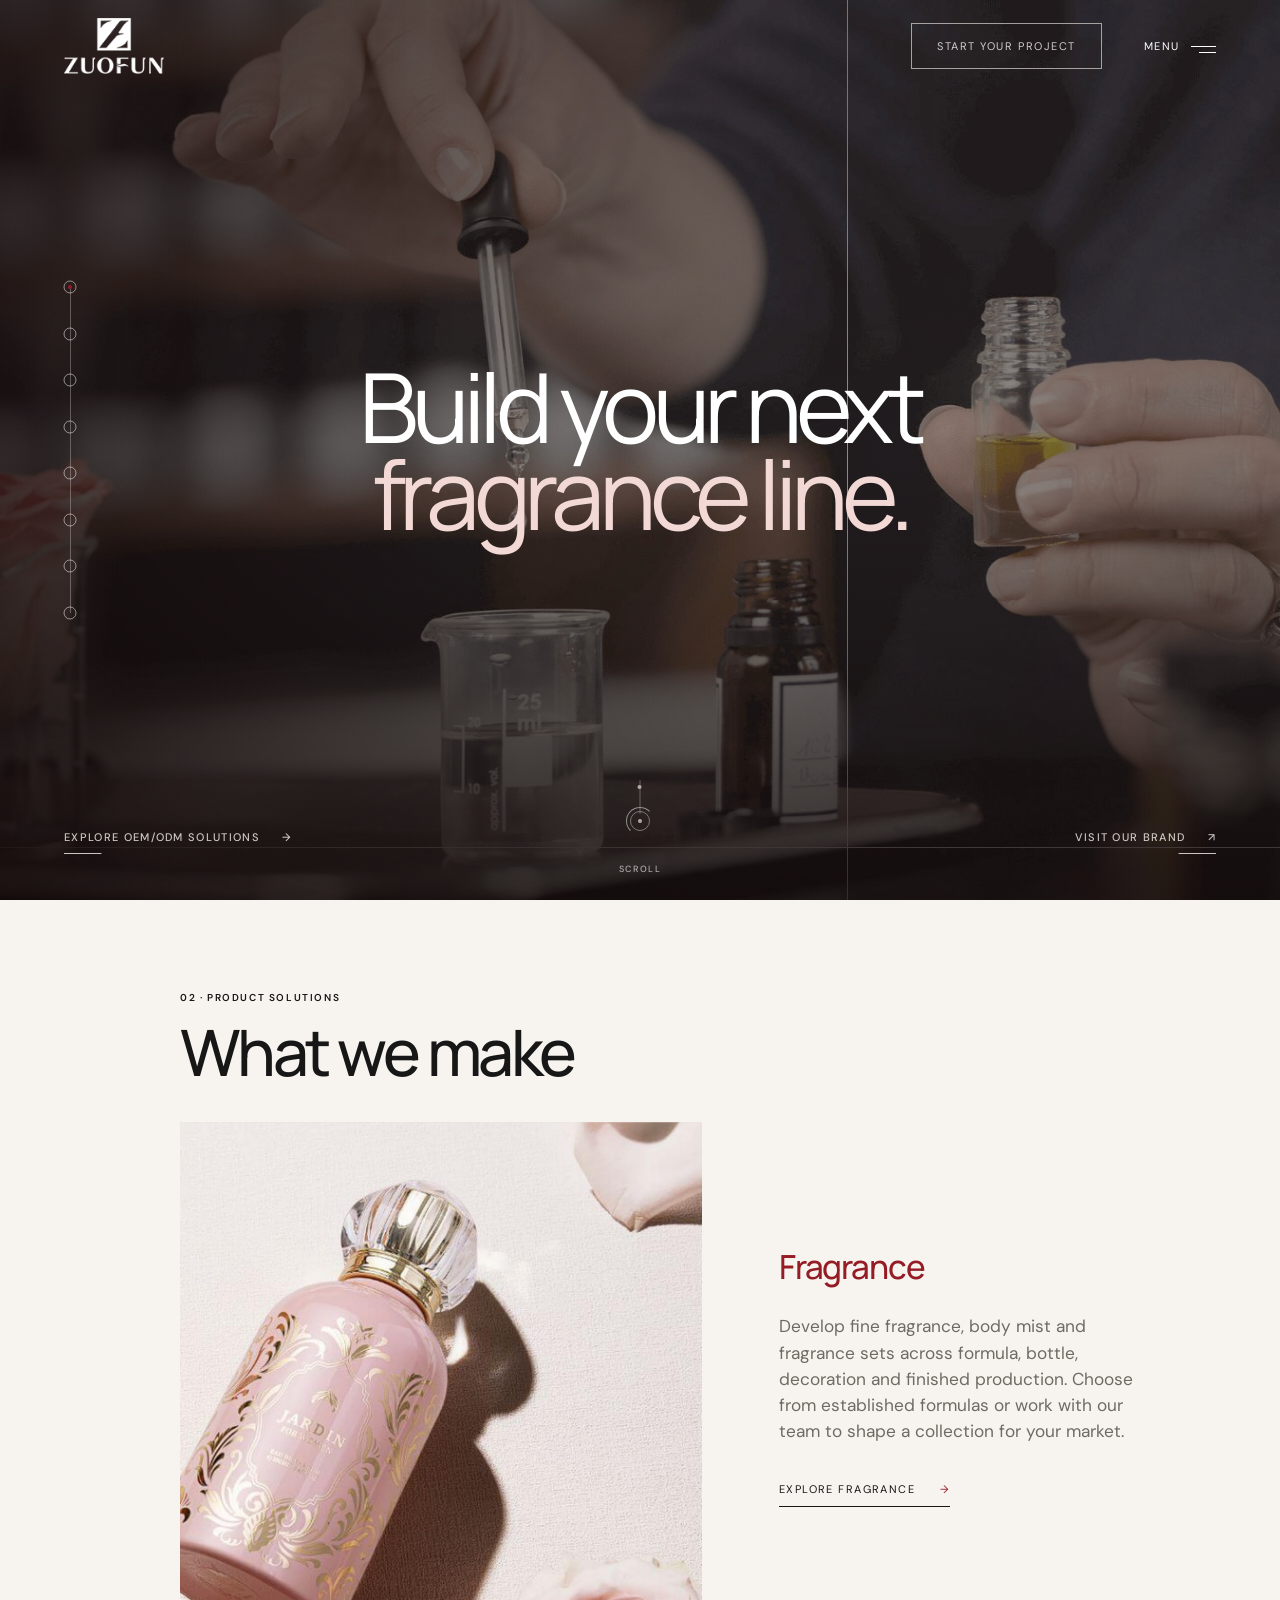
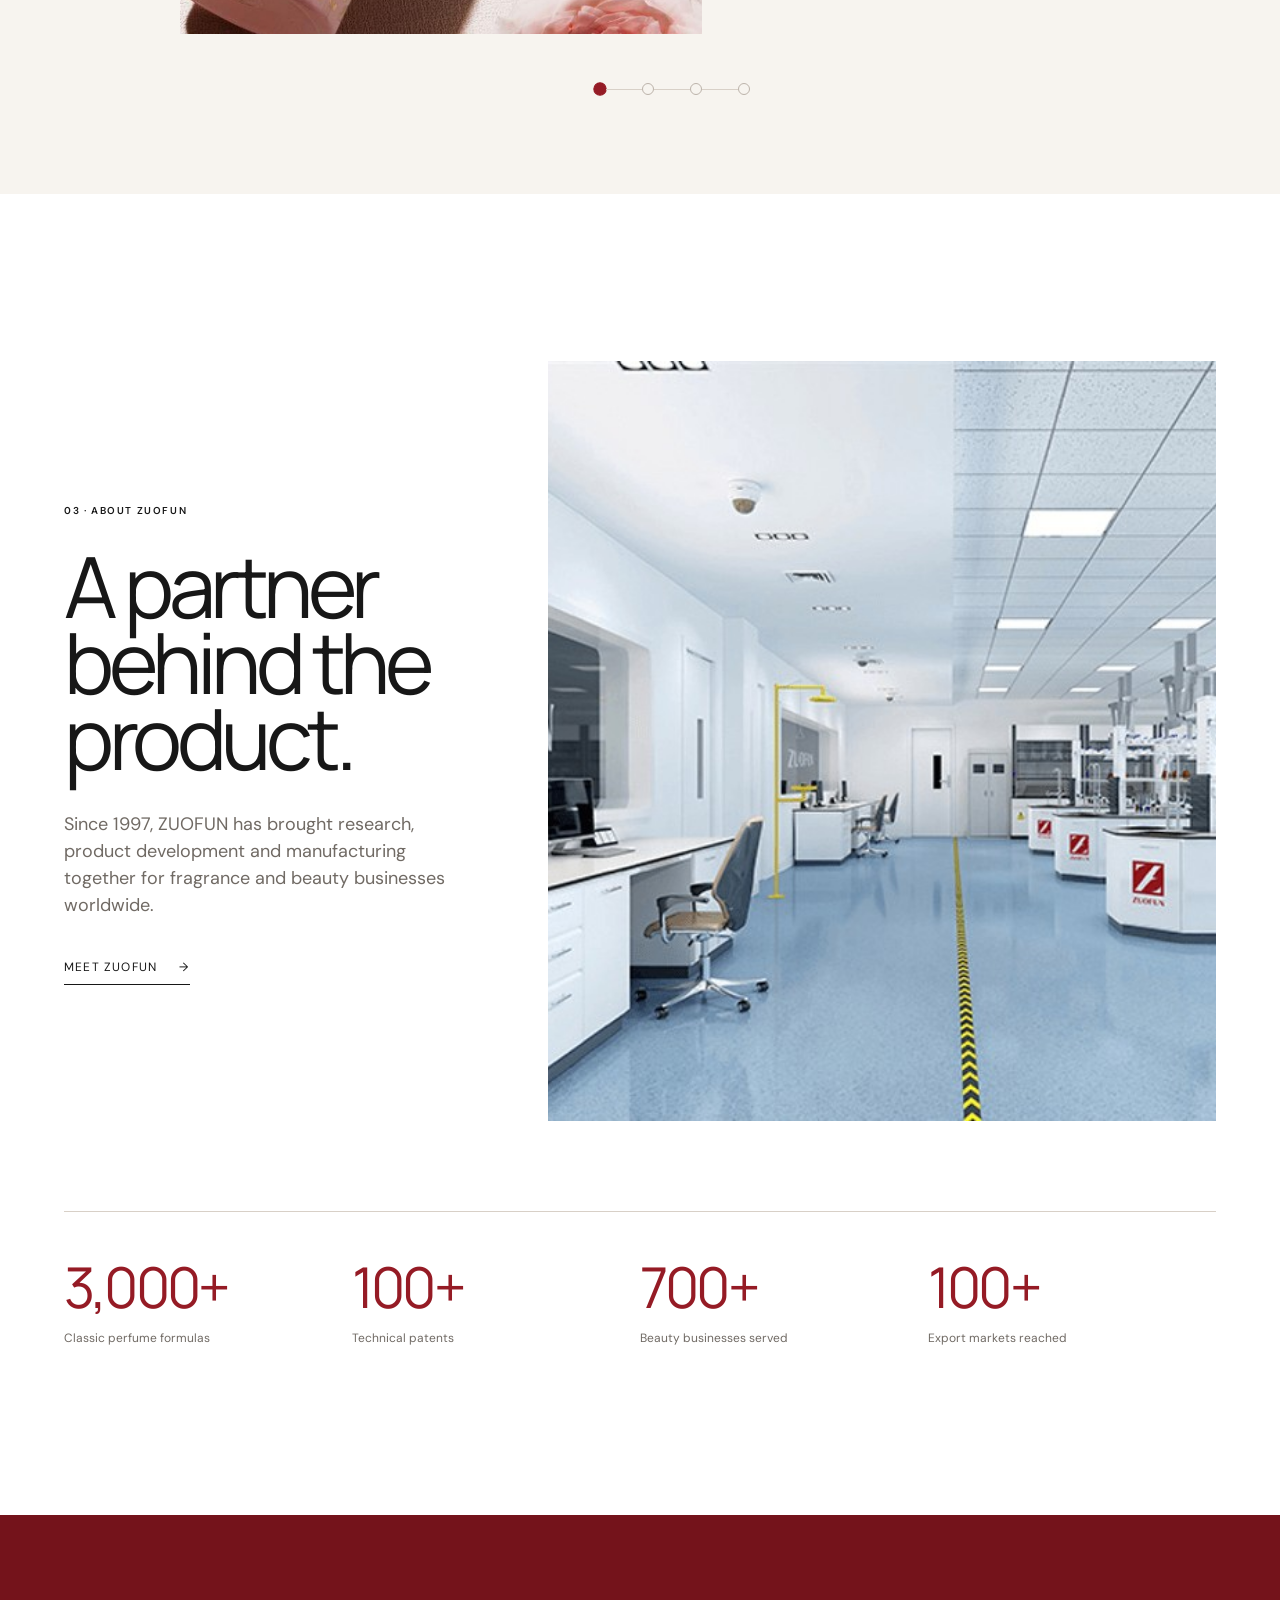
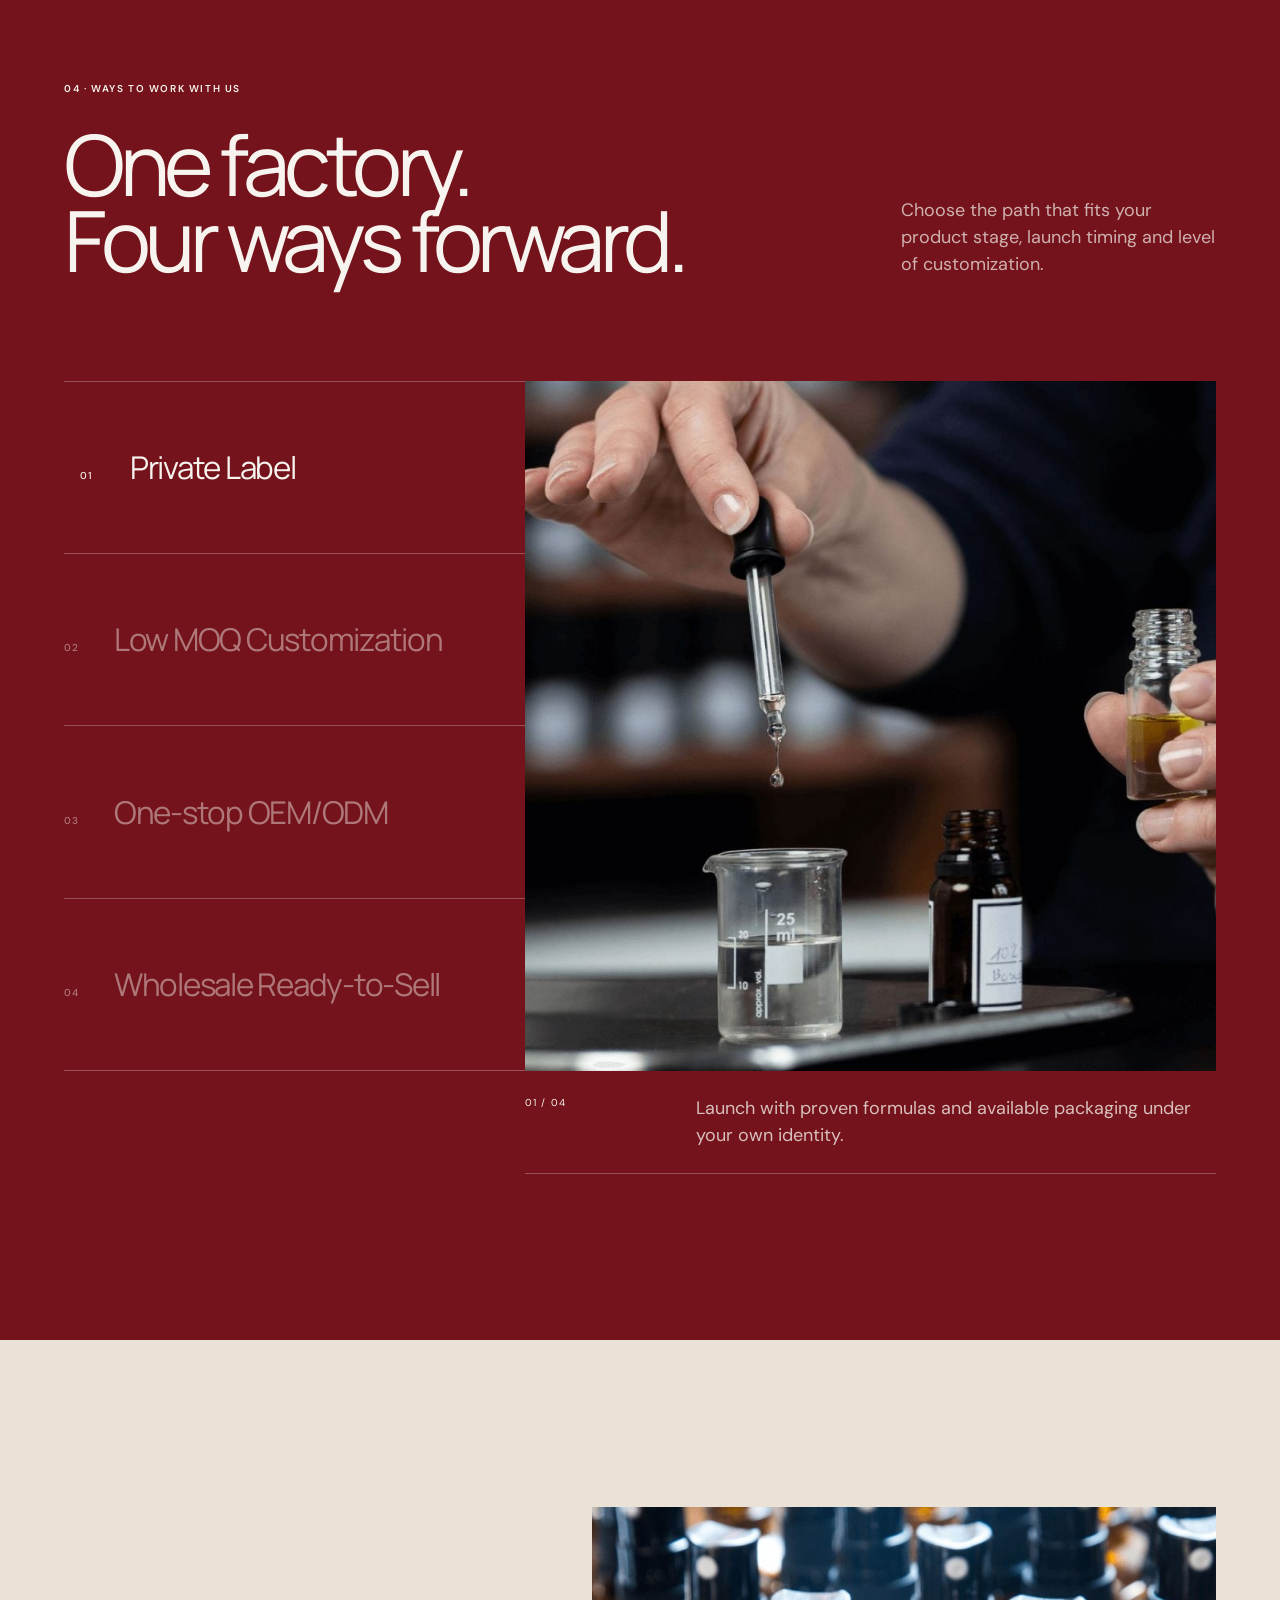
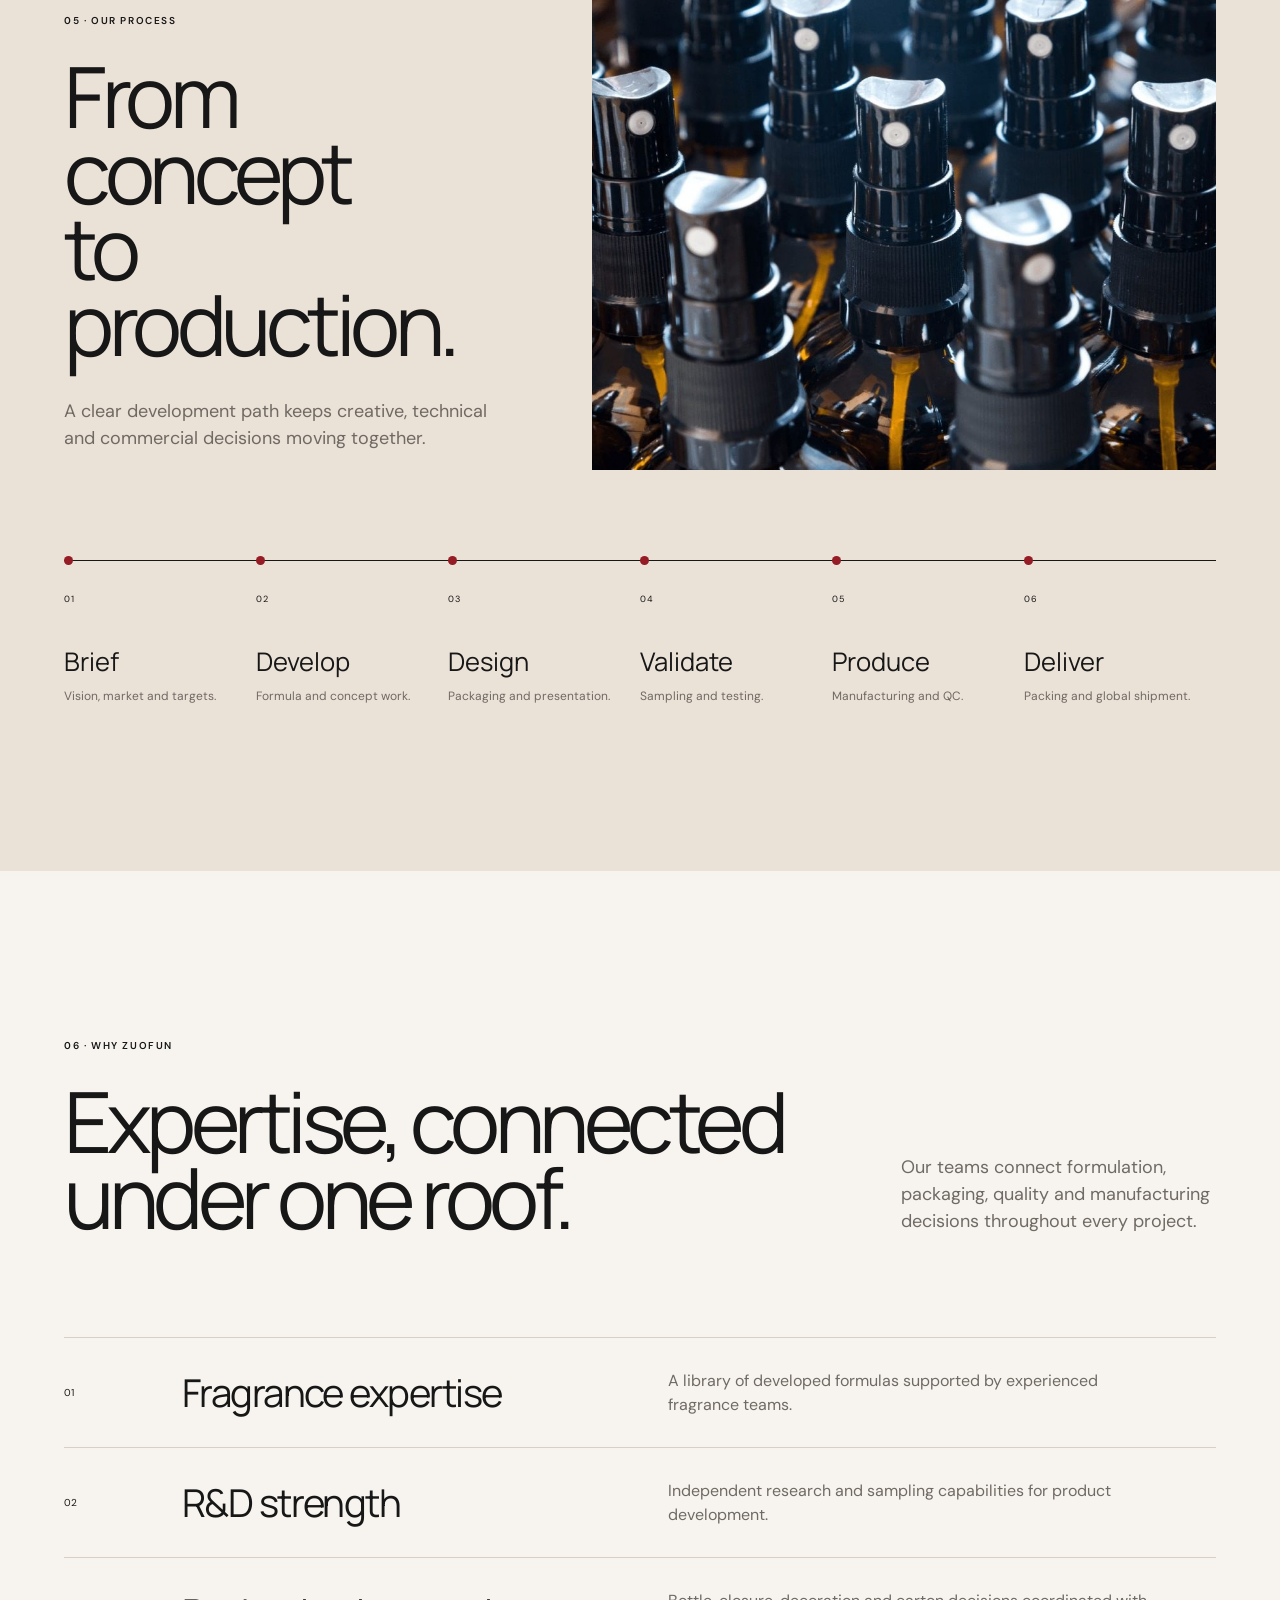
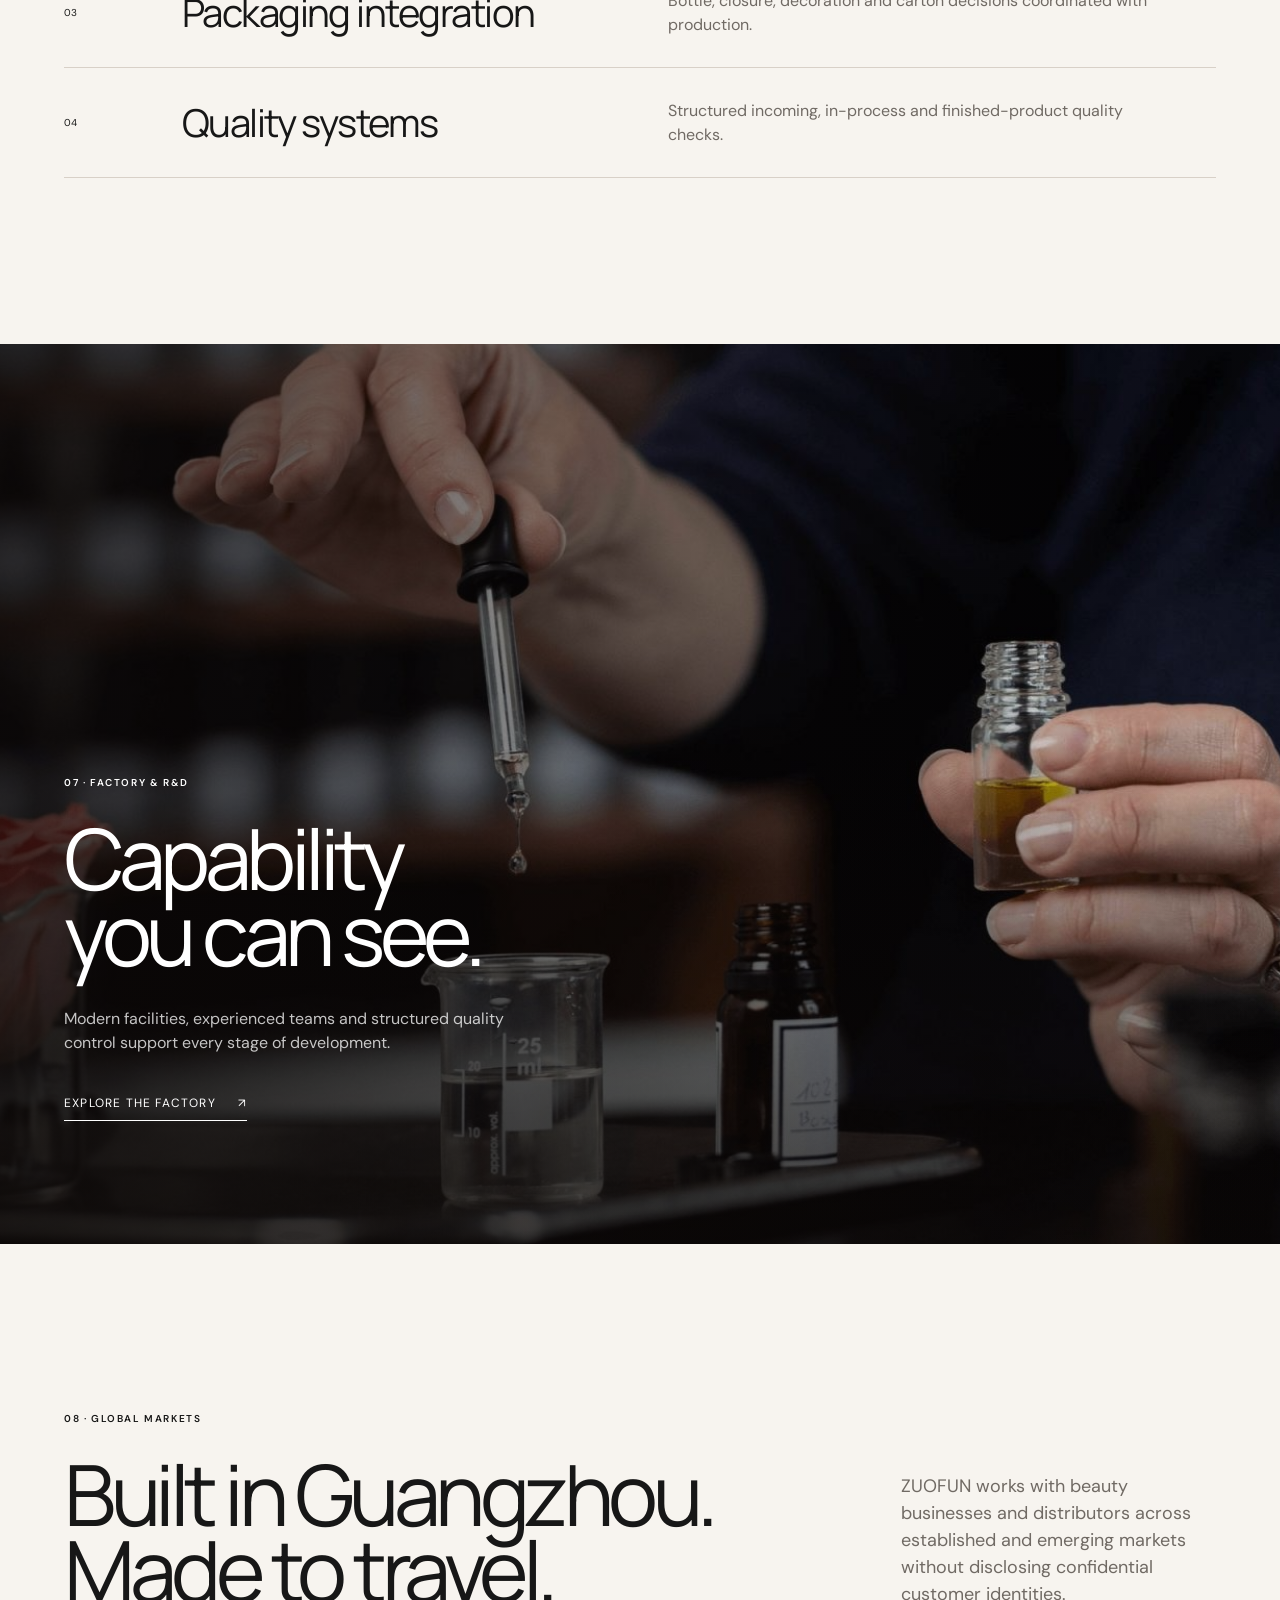
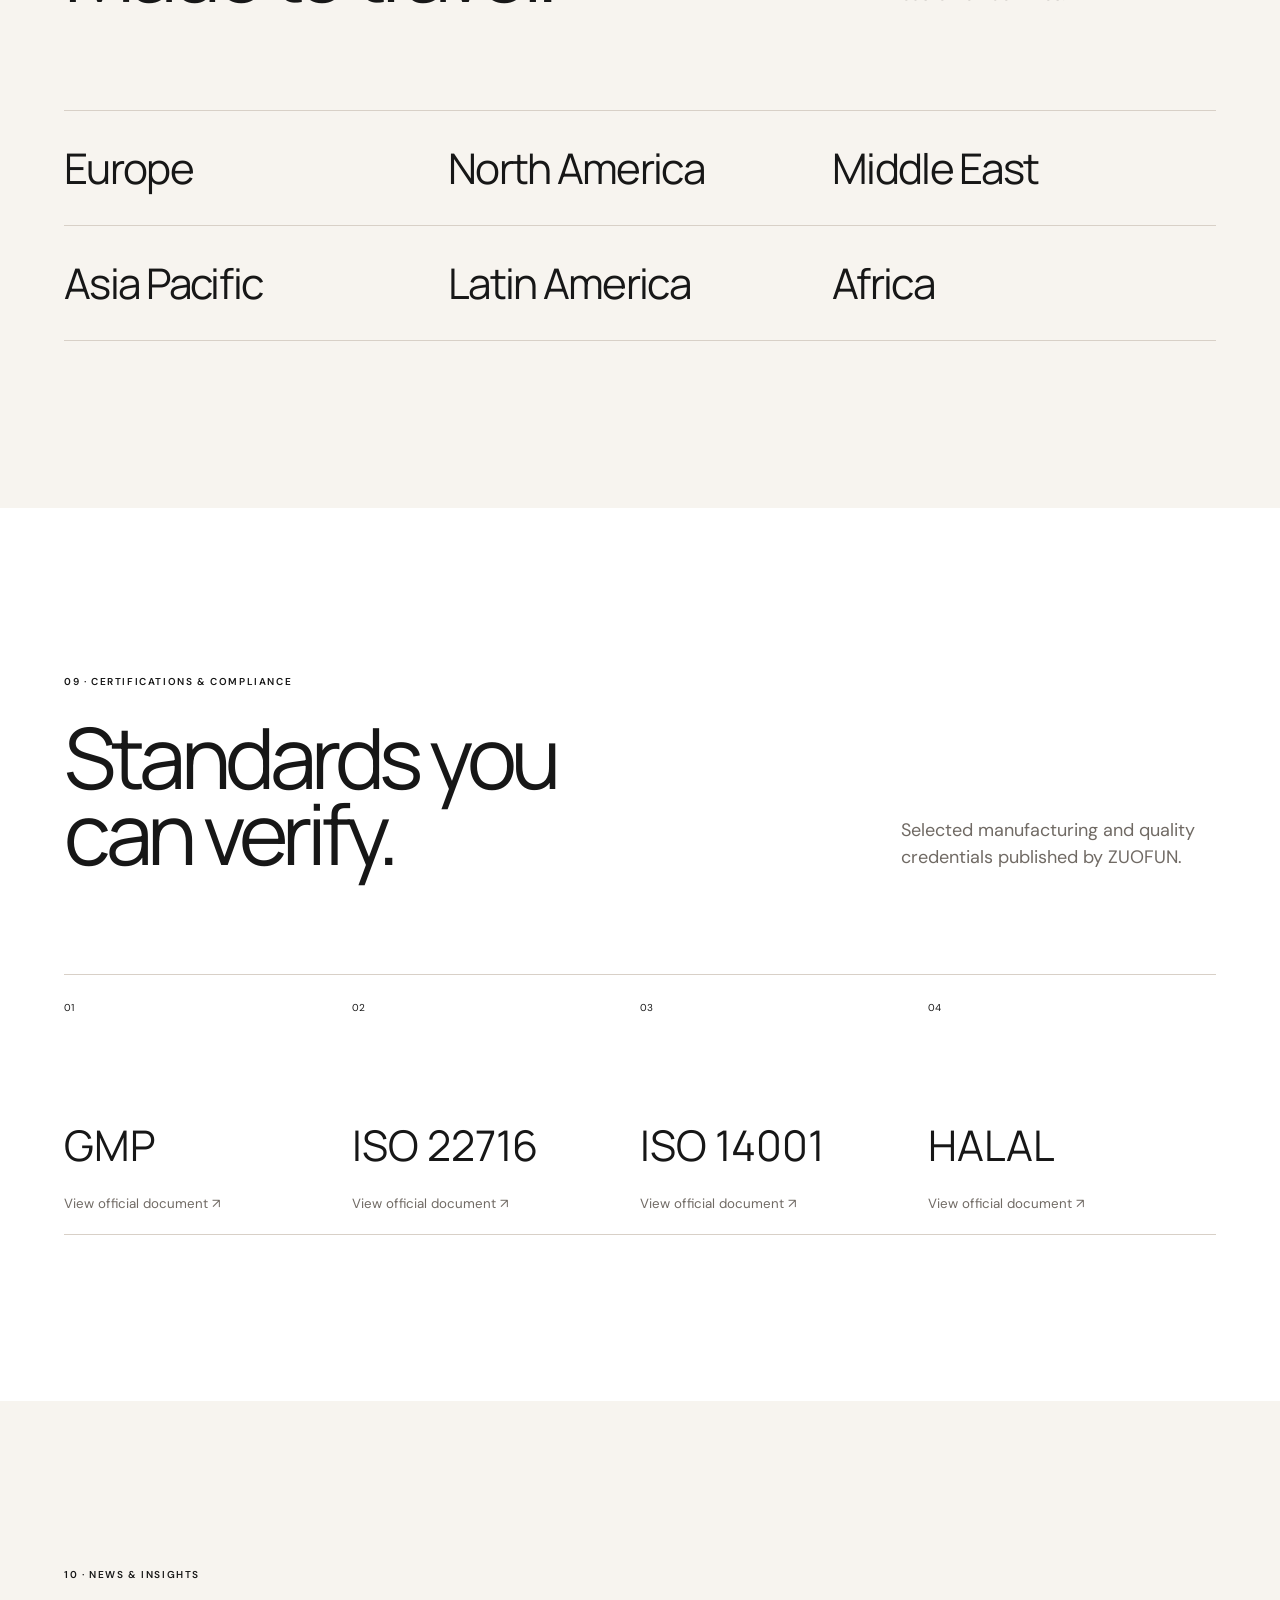
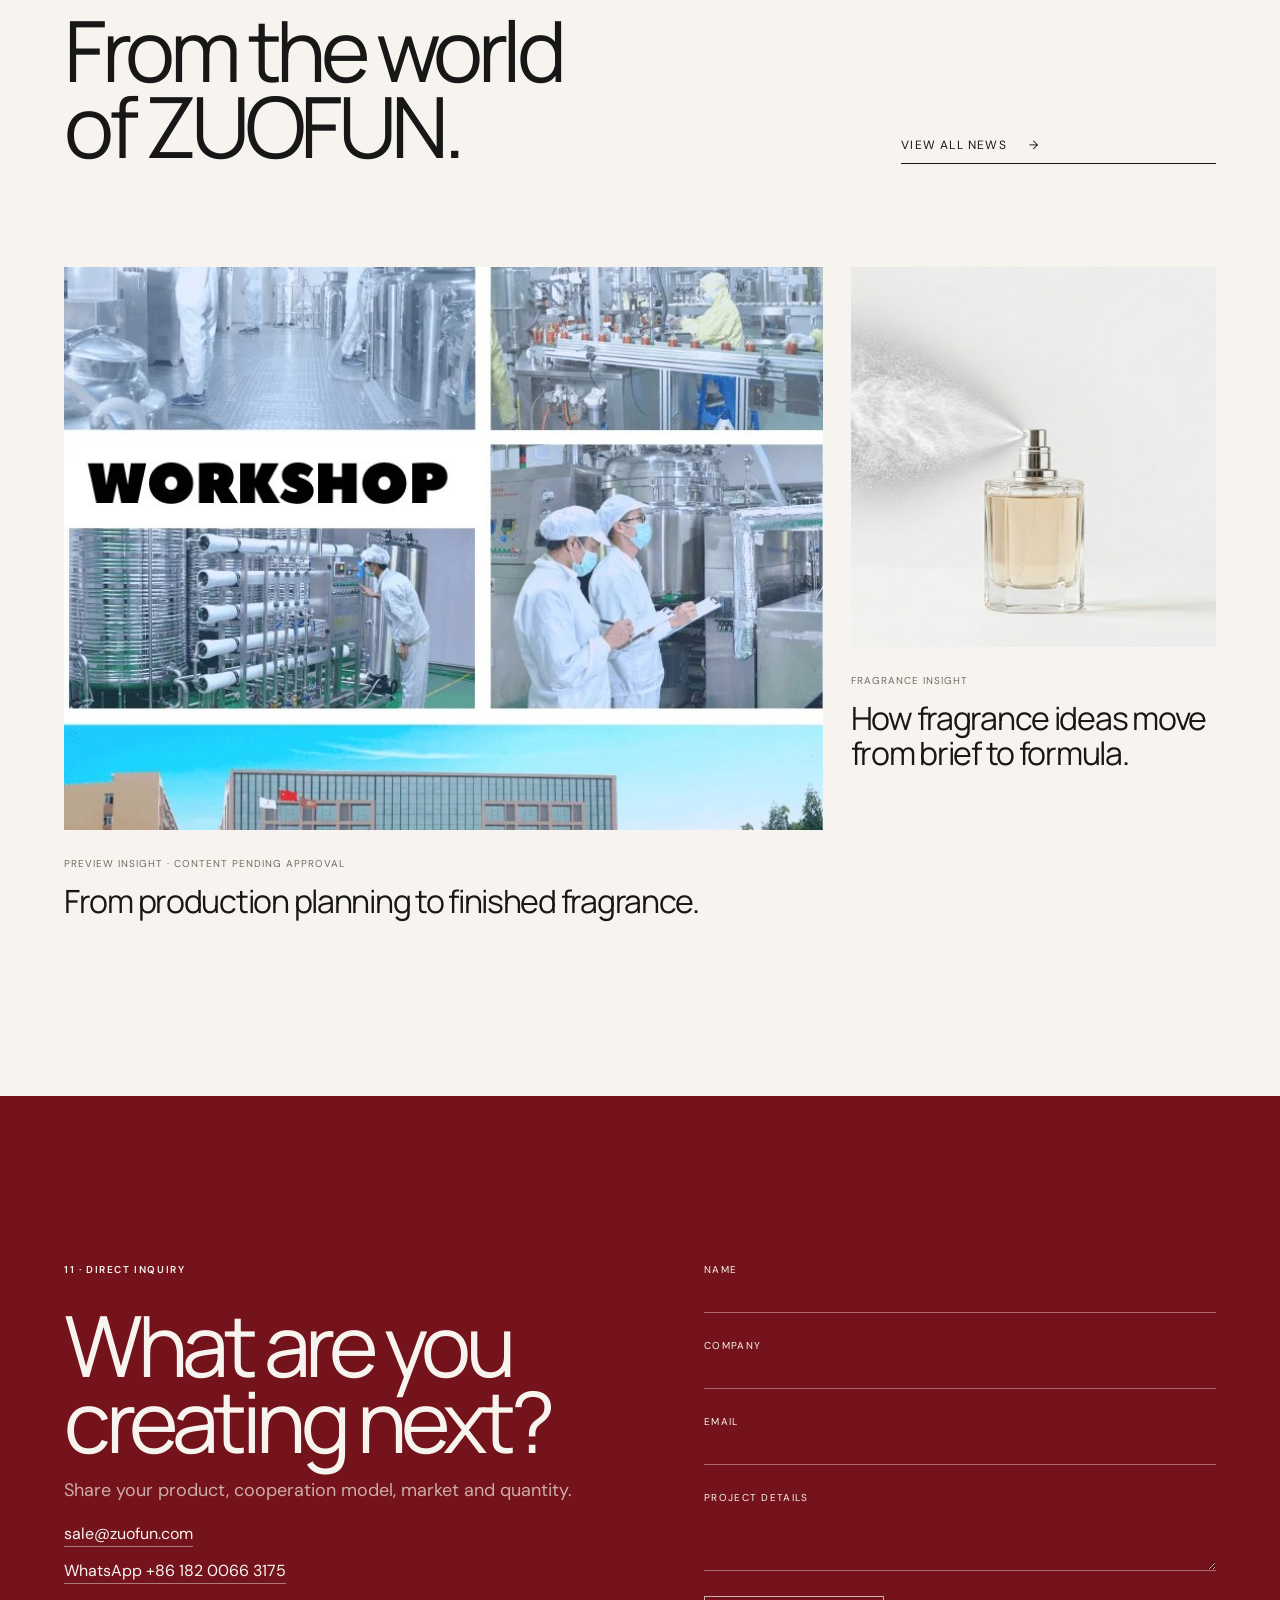
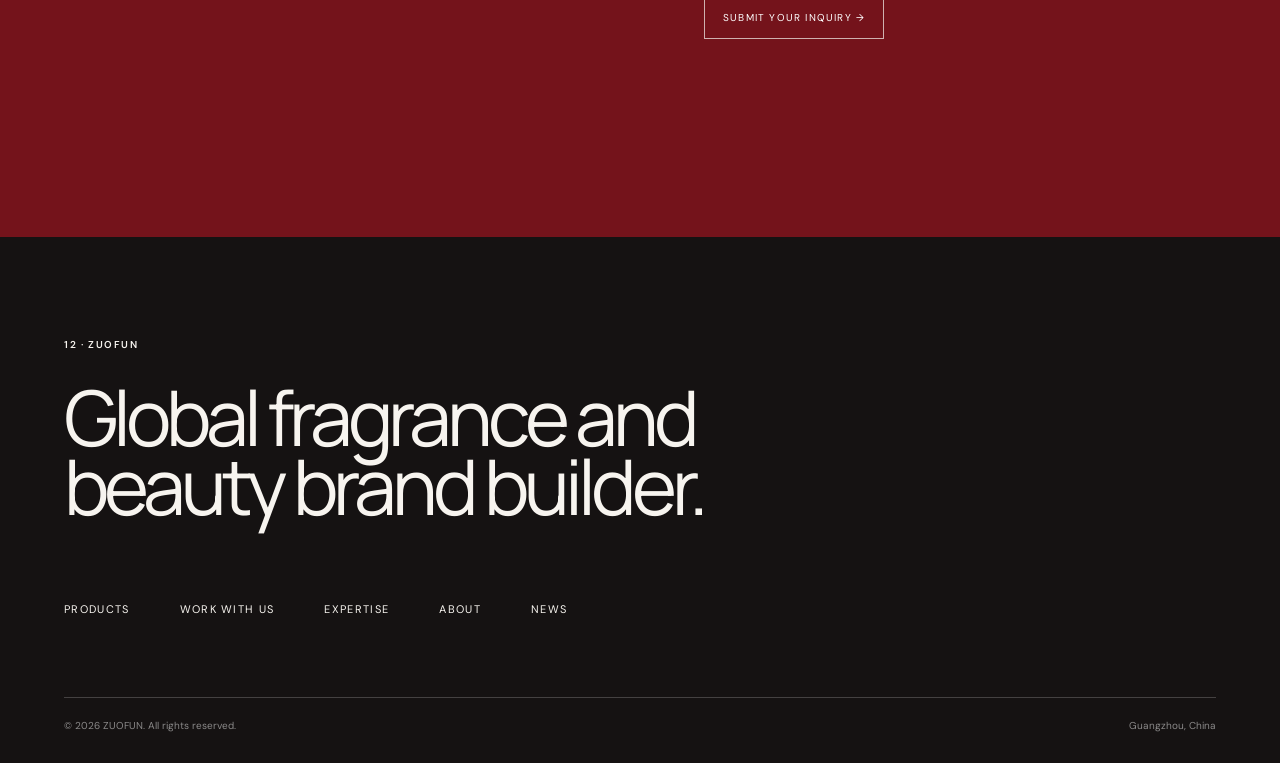
==== commit 12c2685e: "Refine hero spatial controls" ====
--- a/home-preview/index.html
+++ b/home-preview/index.html
@@ -56,7 +56,8 @@
     <section class="hero" id="hero" data-progress-section="home" data-progress-theme="dark">
       <img class="hero-image" src="assets/images/hero-formulation.jpg" alt="Fragrance formulation in the ZUOFUN laboratory" />
       <div class="hero-shade"></div>
-      <div class="hero-copy reveal"><p class="eyebrow">Fragrance &amp; beauty manufacturing · Guangzhou</p><h1>Build your next<br /><span>fragrance line.</span></h1><p class="hero-lead">From formulation and packaging to certified production.</p><div class="hero-actions"><a href="#services">Explore OEM/ODM Solutions <span>→</span></a><a href="https://zuofunperfumes.com" target="_blank" rel="noopener">Visit Our Brand <span>↗</span></a></div></div>
+      <div class="hero-copy reveal"><h1>Build your next<br /><span>fragrance line.</span></h1></div>
+      <div class="hero-edge-actions"><a class="hero-edge-action hero-edge-action--left" href="#services">Explore OEM/ODM Solutions <span>→</span></a><a class="hero-edge-action hero-edge-action--right" href="https://zuofunperfumes.com" target="_blank" rel="noopener">Visit Our Brand <span>↗</span></a></div>
       <button class="hero-scroll-indicator" type="button" aria-label="Scroll to Product Solutions"><span class="indicator-line"><i></i></span><span class="indicator-orbit"><i></i></span><small>Scroll</small></button>
     </section>
 
--- a/home-preview/assets/css/style.css
+++ b/home-preview/assets/css/style.css
@@ -191,3 +191,27 @@
 @media(max-width:1200px) and (min-width:769px){.section-progress-rail{display:block}.section-progress{left:4vw;height:clamp(300px,42vh,370px)}.hero-copy.reveal,.hero-copy.reveal.is-visible{padding-left:clamp(112px,12vw,150px)}.hero h1{font-size:clamp(58px,7.8vw,88px)}}
 @media(max-width:768px){.section-progress-rail{display:none}.hero:after{font-size:30vw;right:-4vw;top:23%}.hero-copy.reveal,.hero-copy.reveal.is-visible{top:48%;padding:0 24px;transform:translateY(-12%)}.hero-copy .eyebrow{font-size:10px;line-height:1.45;white-space:normal;max-width:310px;margin-bottom:20px}.hero h1{font-size:clamp(44px,13.5vw,61px)}.hero-lead{font-size:15px;max-width:330px;margin-top:20px}.hero-actions{margin-top:30px}.hero-scroll-indicator{bottom:24px}}
 @media(prefers-reduced-motion:reduce){.hero-image{animation:none!important;transform:none!important}.section-progress-label,.section-progress-label.is-visible,.section-progress-label.is-changing{transform:translate(0,-50%)!important;transition:opacity .18s,visibility .18s}.hero-scroll-indicator .indicator-line i,.hero-scroll-indicator .indicator-orbit,.hero-scroll-indicator .indicator-orbit:after{animation:none!important}}
+
+/* Hero spatial controls v4 */
+.hero:after{content:none}
+.project-link{height:46px;display:inline-flex;align-items:center;padding:0 25px;border:1px solid rgba(247,244,239,.78);border-radius:0;background:transparent;opacity:.78;font-size:11px;letter-spacing:.14em;transition:opacity .24s ease,background .24s ease}
+.project-link:hover,.project-link:focus-visible{opacity:1;background:rgba(247,244,239,.07)}
+.header-actions{gap:42px}
+.hero-copy.reveal,.hero-copy.reveal.is-visible{inset:50% auto auto 50%;top:50%;width:min(76vw,1120px);max-width:none;padding:0;text-align:center;transform:translate(-50%,-50%)}
+.hero h1{font-size:clamp(58px,7.55vw,122px)}
+.hero-edge-actions{position:absolute;z-index:3;inset:auto var(--pad) 56px;display:flex;align-items:flex-end;justify-content:space-between;pointer-events:none}
+.hero-edge-action{position:relative;color:rgba(247,244,239,.8);font:500 clamp(11px,.82vw,13px)/1.2 var(--sans);letter-spacing:.12em;text-transform:uppercase;text-decoration:none;pointer-events:auto;transition:color .25s ease,opacity .25s ease}
+.hero-edge-action span{display:inline-block;margin-left:18px;transition:transform .25s ease}
+.hero-edge-action:after{content:"";position:absolute;left:0;bottom:-10px;width:52px;height:1px;background:currentColor;transform:scaleX(.72);transform-origin:left;transition:transform .25s ease}
+.hero-edge-action--right{text-align:right}.hero-edge-action--right:after{left:auto;right:0;transform-origin:right}
+.hero-edge-action:hover,.hero-edge-action:focus-visible{color:#fff}.hero-edge-action:hover span,.hero-edge-action:focus-visible span{transform:translateX(4px)}.hero-edge-action:hover:after,.hero-edge-action:focus-visible:after{transform:scaleX(1)}
+.hero-scroll-indicator{bottom:26px;opacity:.62}
+.section-progress{height:clamp(300px,40vh,380px);--node-color:rgba(23,23,23,.34);--active-color:var(--red);--track-color:rgba(23,23,23,.22);--read-color:rgba(23,23,23,.40)}
+.section-progress.is-dark{--node-color:rgba(255,255,255,.50);--active-color:var(--red);--track-color:rgba(255,255,255,.28);--read-color:rgba(255,255,255,.42)}
+.progress-node:before,.progress-node.is-active:before{width:11px;height:11px}
+.progress-node.is-active:before{border-color:var(--node-color)}
+.progress-node.is-active:after{display:none}
+.progress-node.is-active i{width:4px;height:4px;background:var(--red);opacity:1;animation:progress-pulse 3.8s ease-in-out infinite}
+@media(max-width:1200px) and (min-width:769px){.section-progress{height:clamp(280px,38vh,330px)}.hero-copy.reveal,.hero-copy.reveal.is-visible{width:min(78vw,900px);padding:0}.hero-edge-actions{bottom:52px}}
+@media(max-width:768px){.hero-copy.reveal,.hero-copy.reveal.is-visible{inset:48% auto auto 50%;width:calc(100% - 48px);padding:0;transform:translate(-50%,-50%)}.hero h1{font-size:clamp(44px,13vw,58px)}.hero-edge-actions{inset:auto 24px 0;display:block}.hero-edge-action{position:absolute;font-size:10px}.hero-edge-action--left{left:0;bottom:128px}.hero-edge-action--right{right:0;bottom:86px}.hero-scroll-indicator{bottom:18px;opacity:.58}.project-link{height:42px;padding:0 14px;font-size:9px}.header-actions{gap:20px}}
+@media(prefers-reduced-motion:reduce){.hero-edge-action,.hero-edge-action span,.hero-edge-action:after{transition:none!important}.progress-node.is-active i{animation:none!important}}
